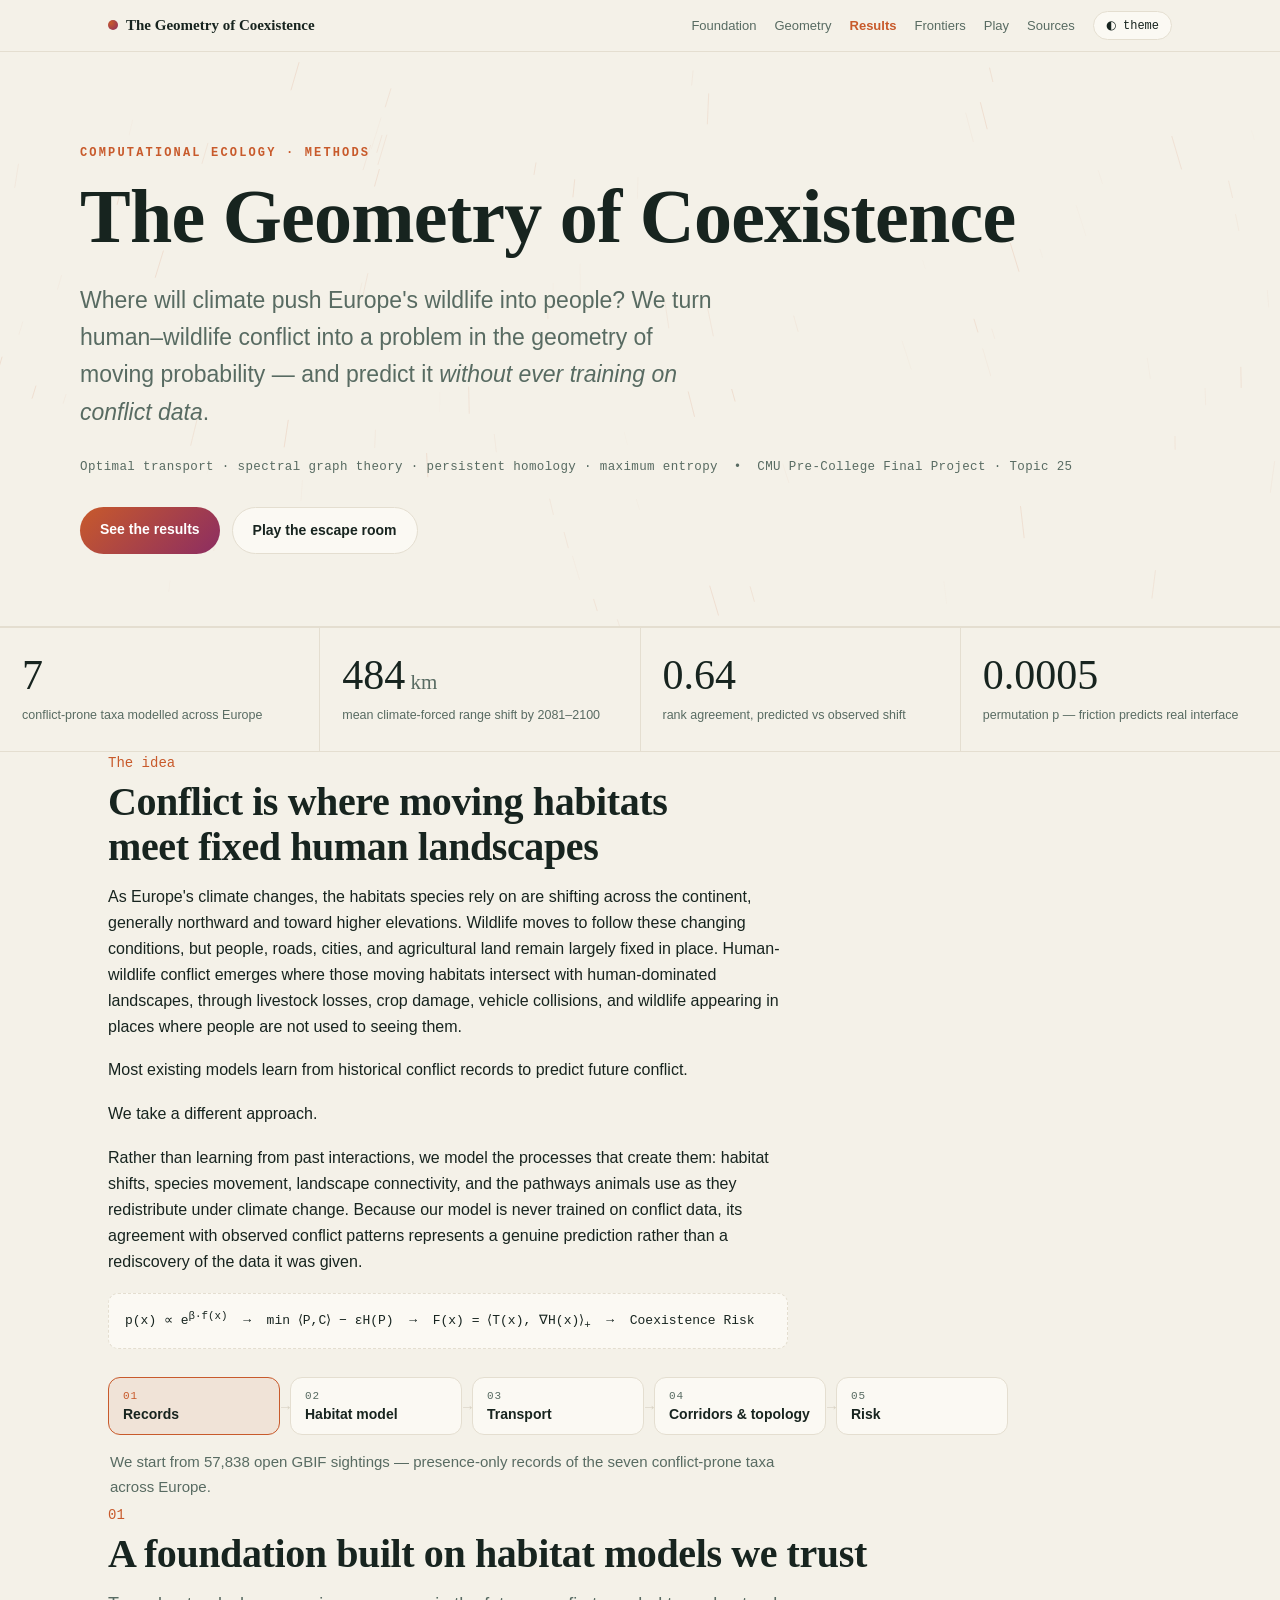
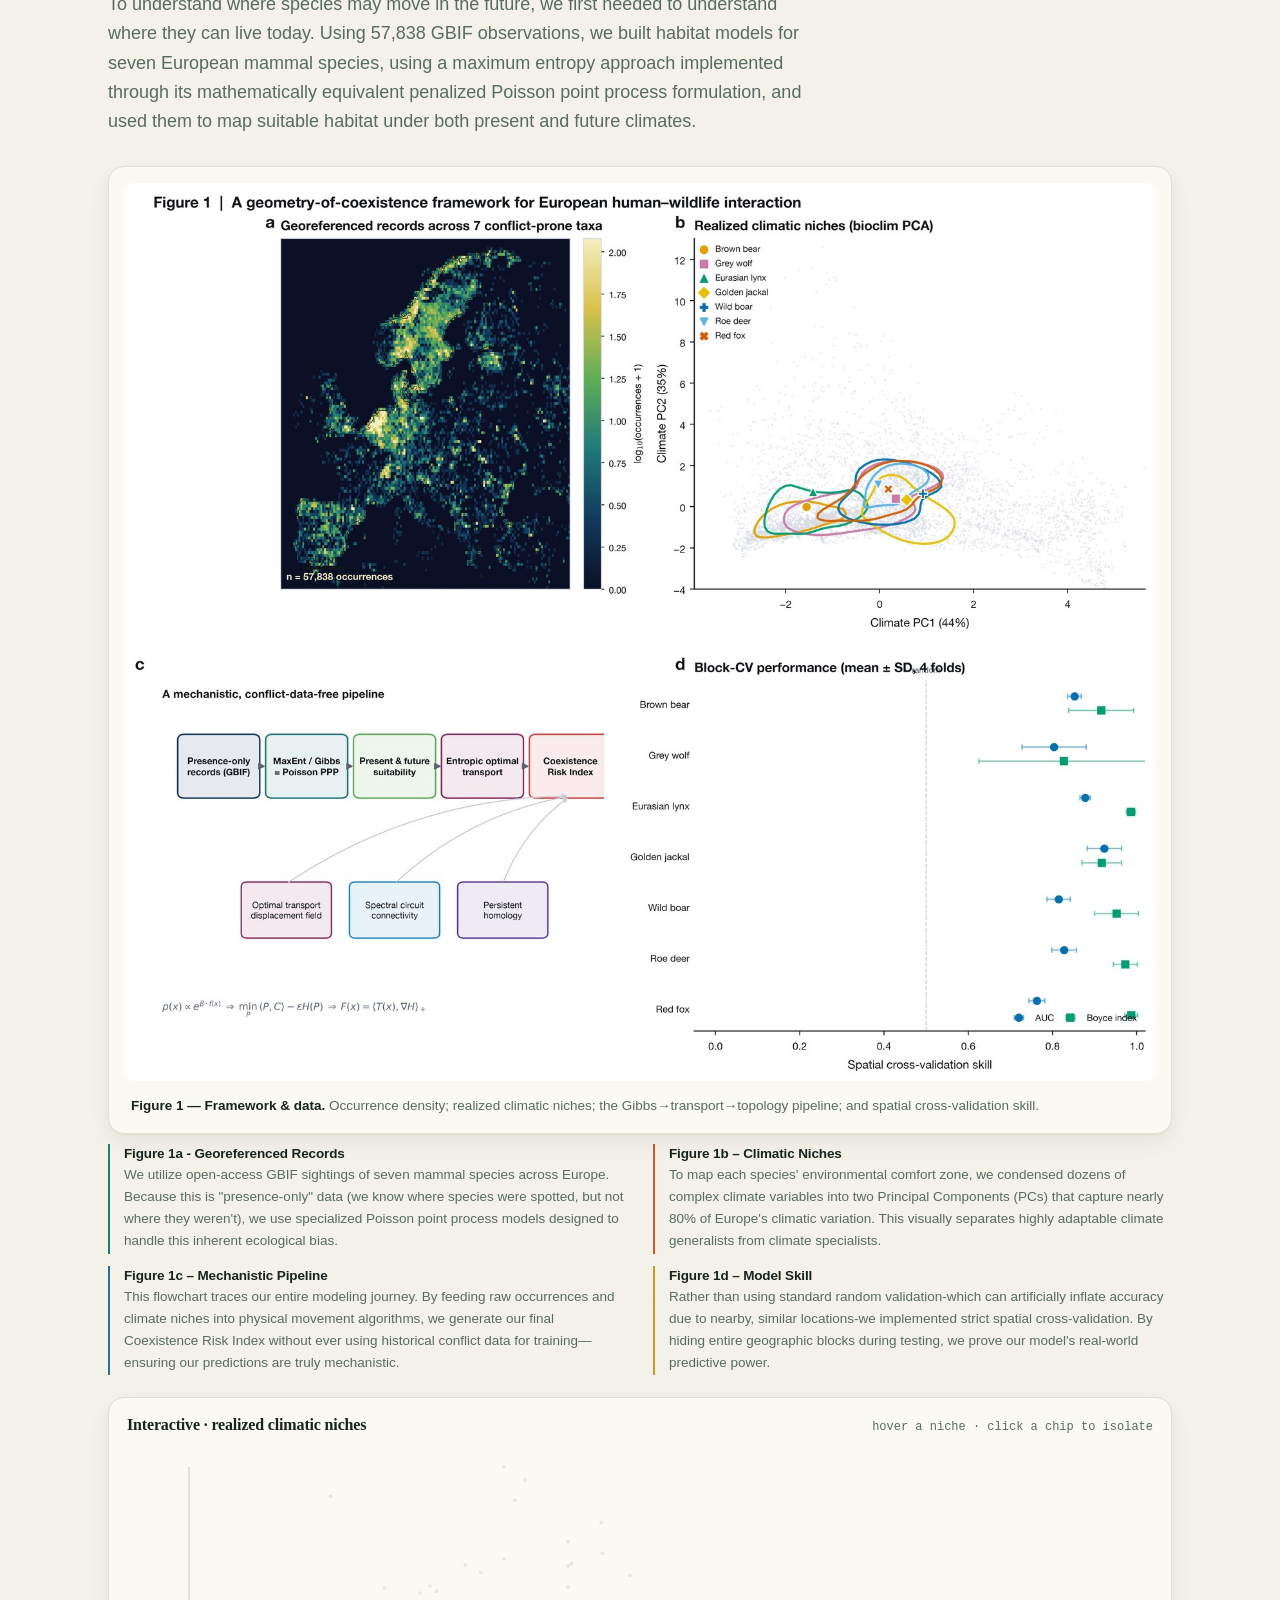
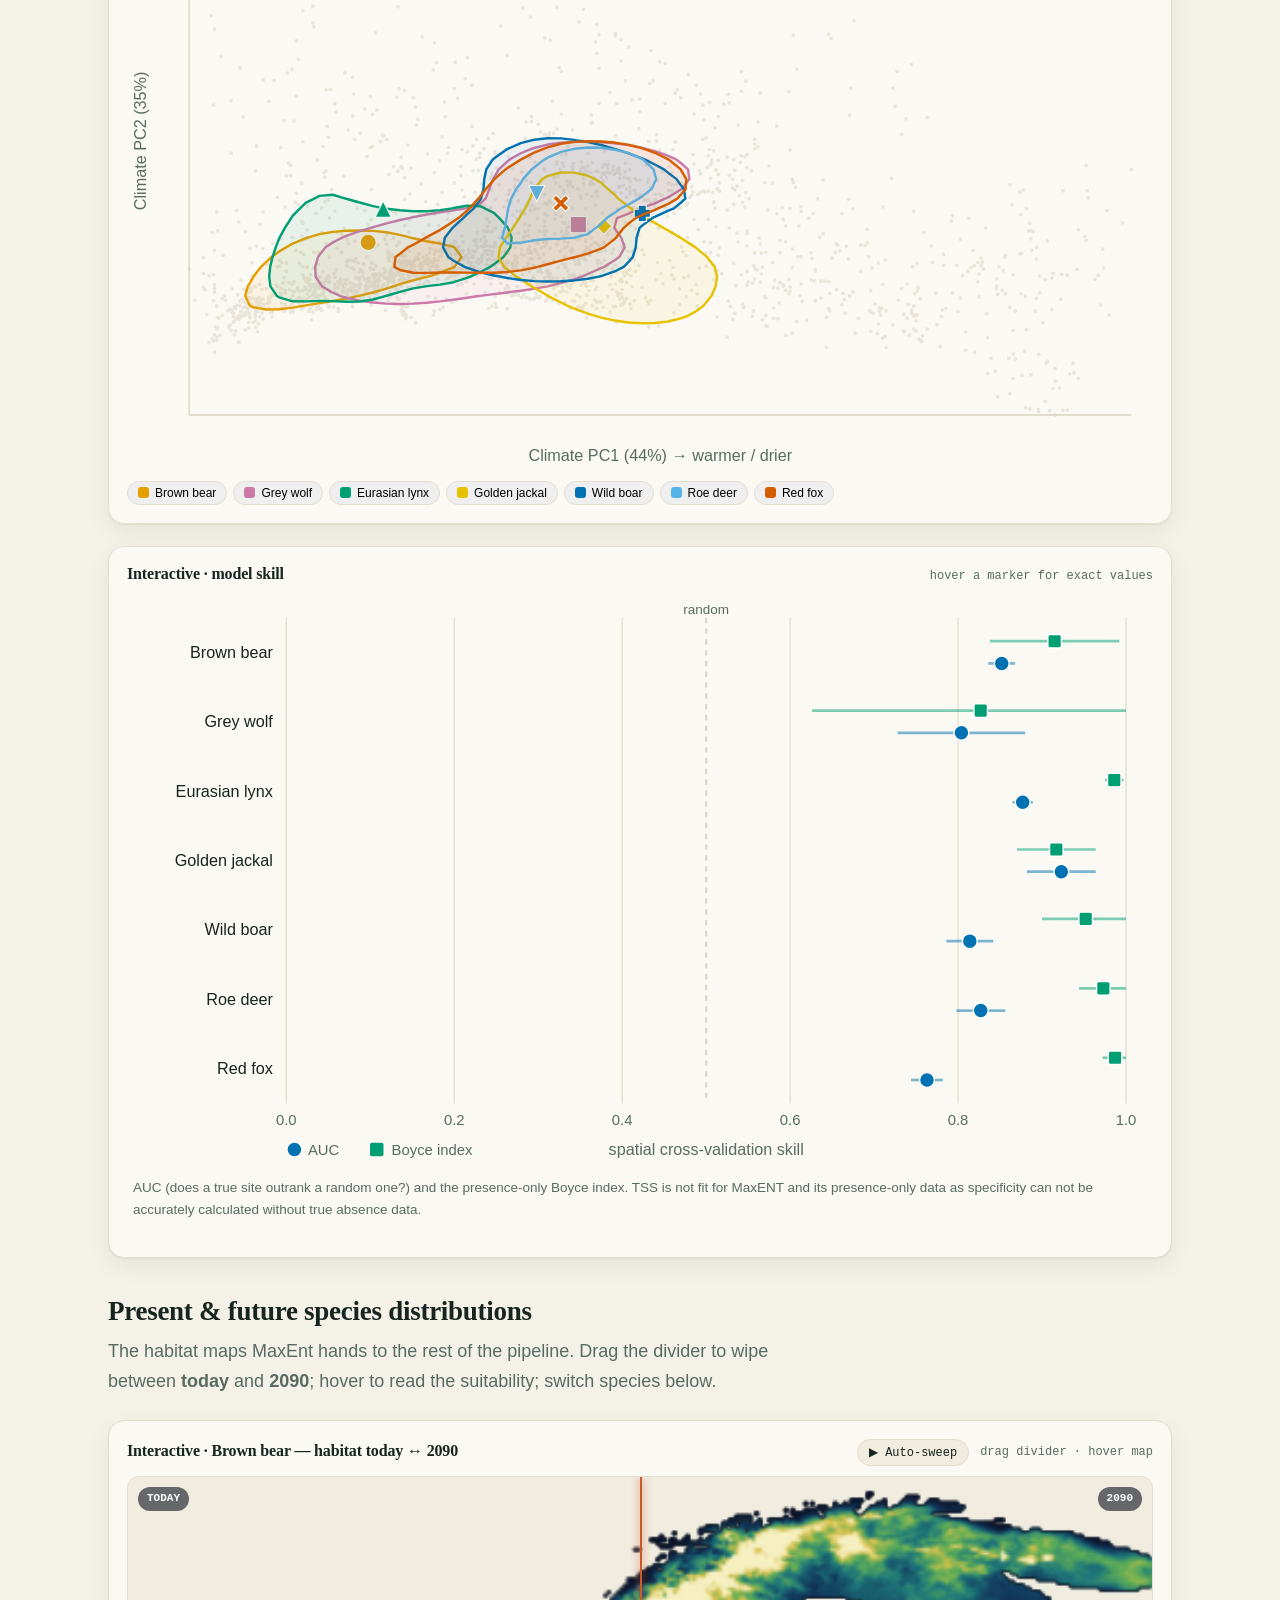
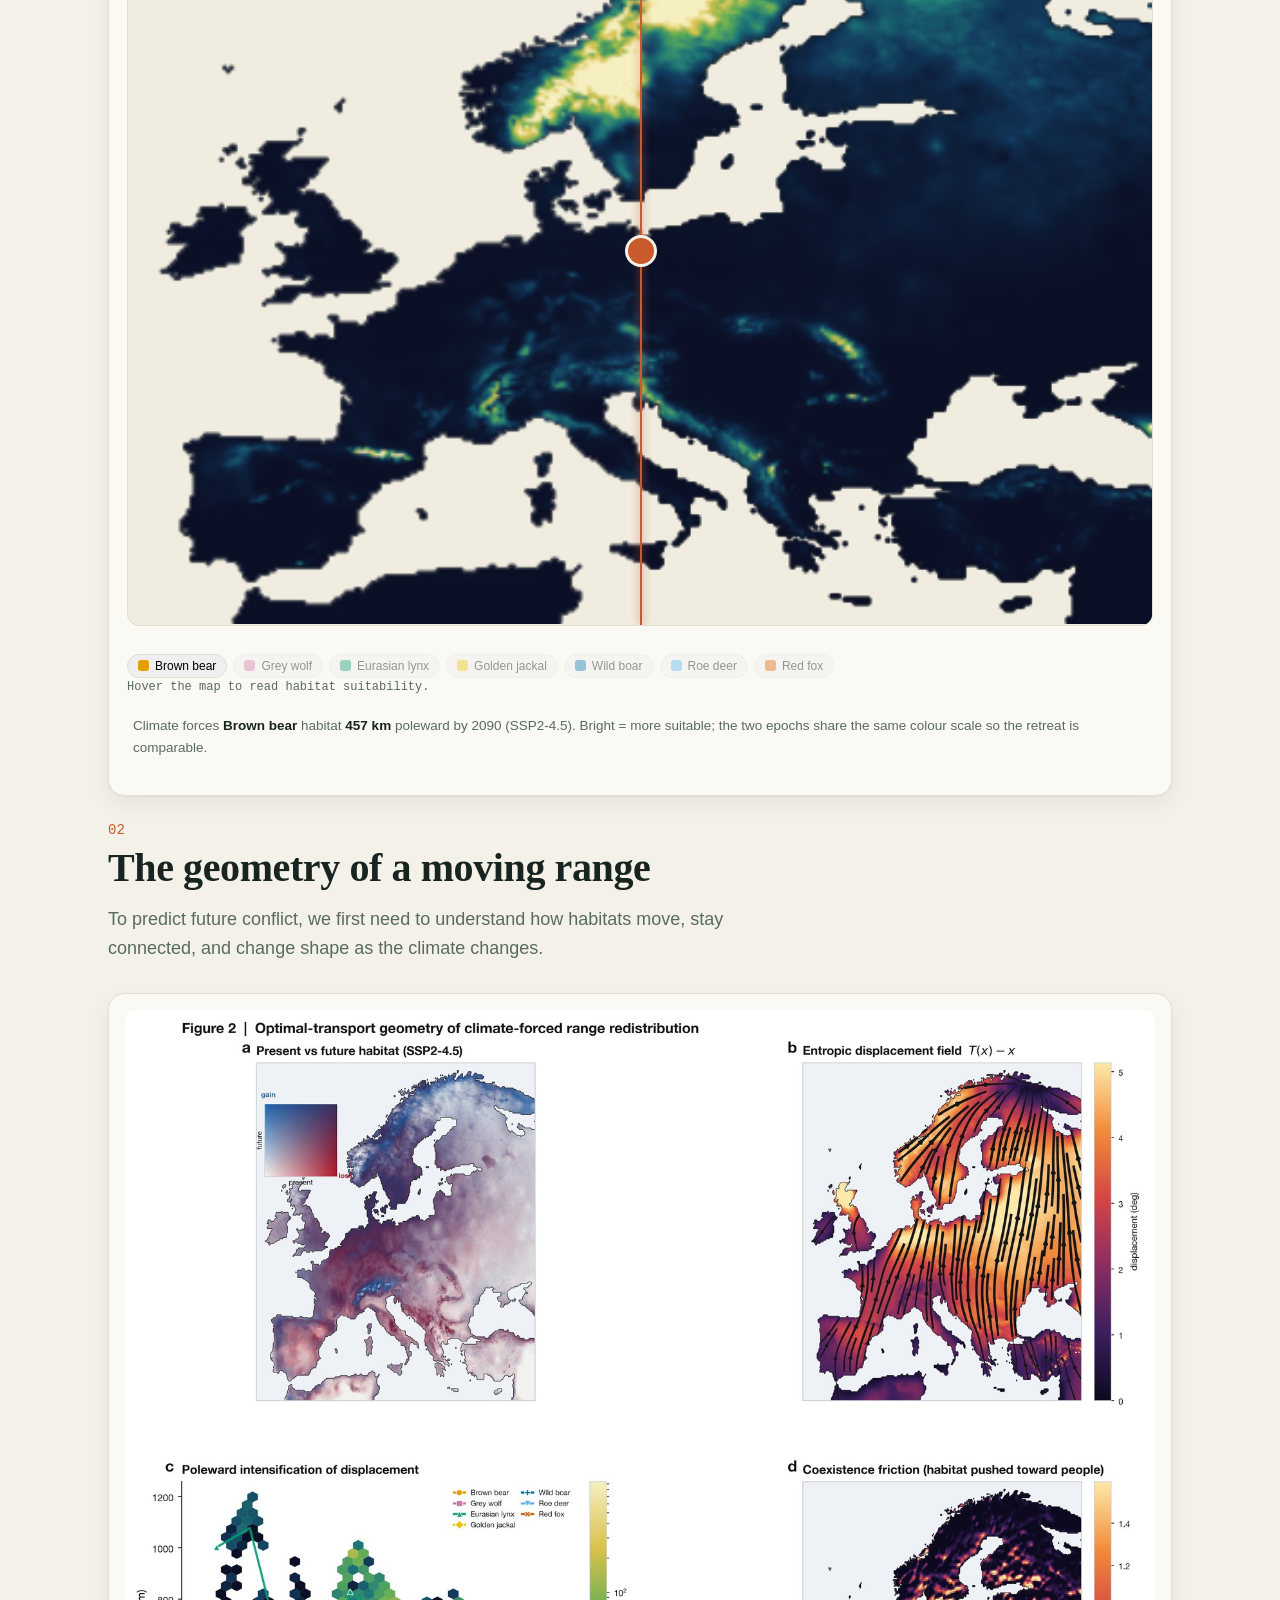
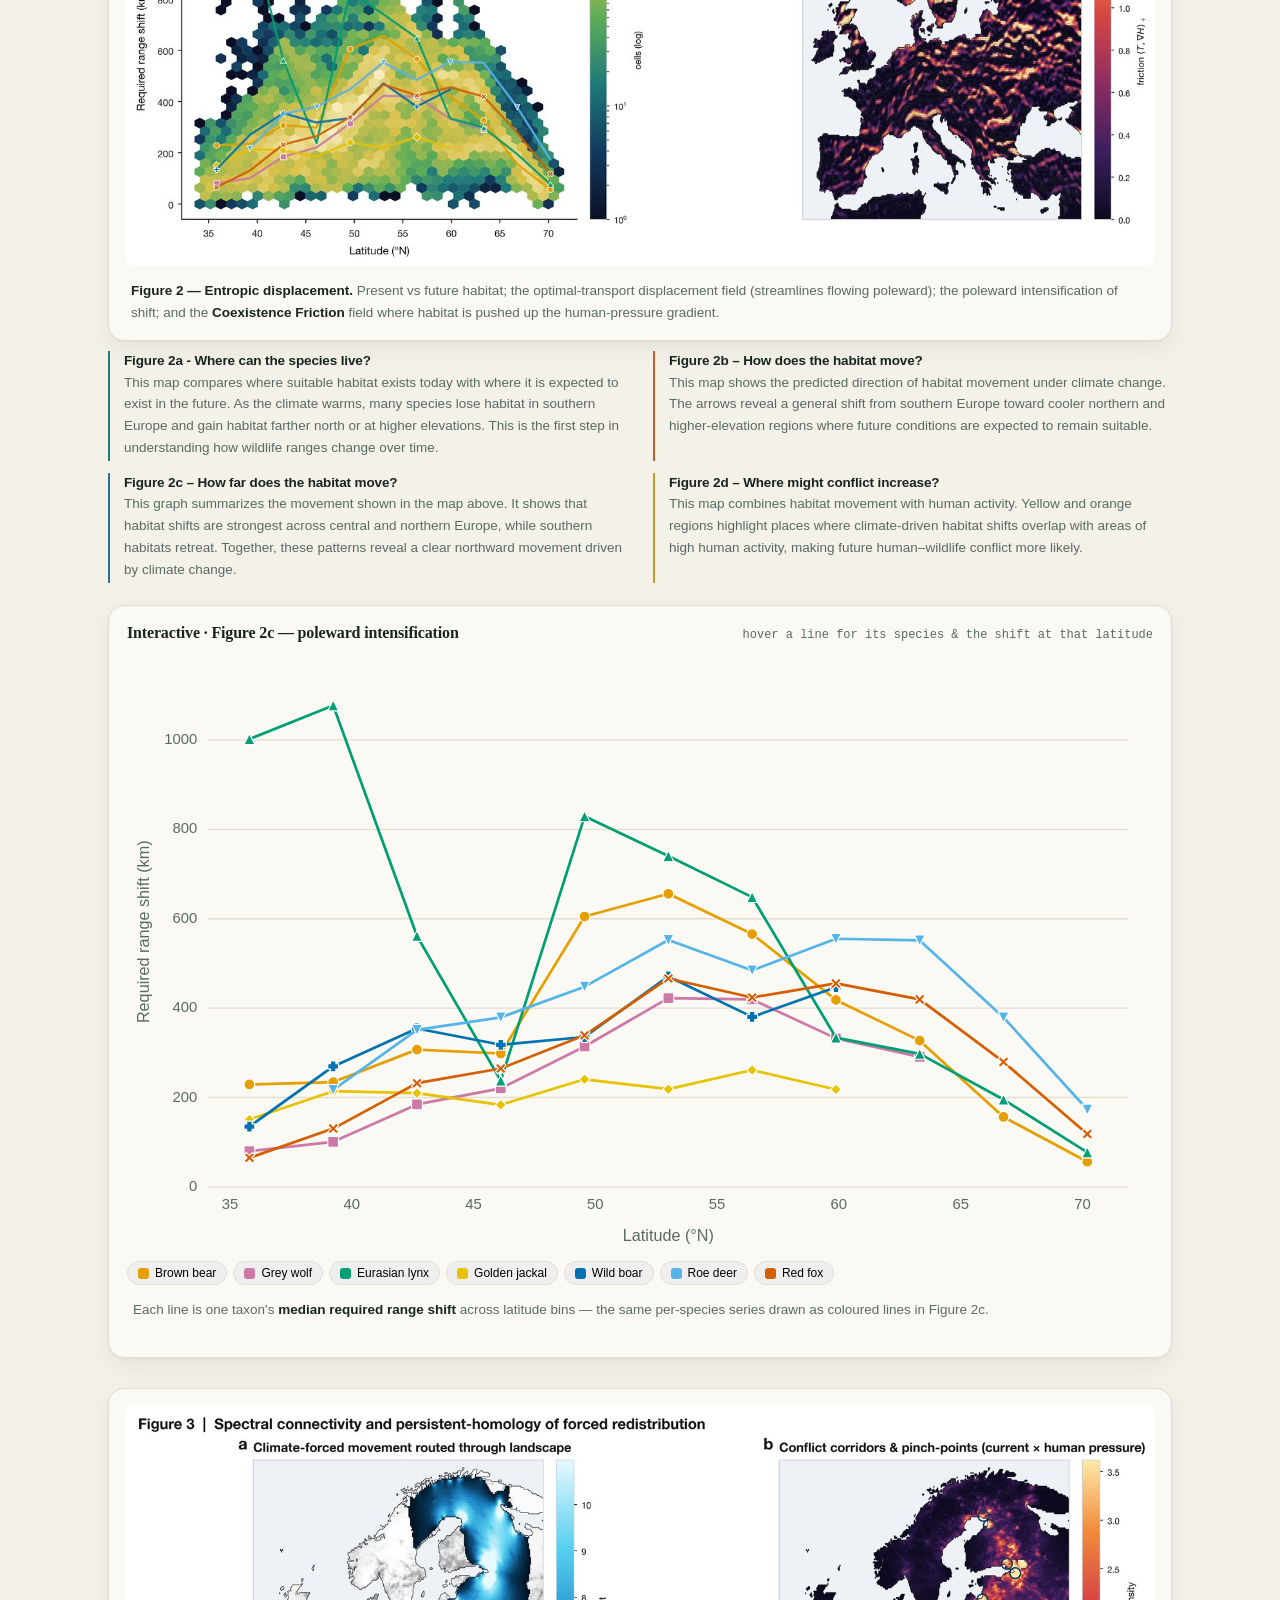
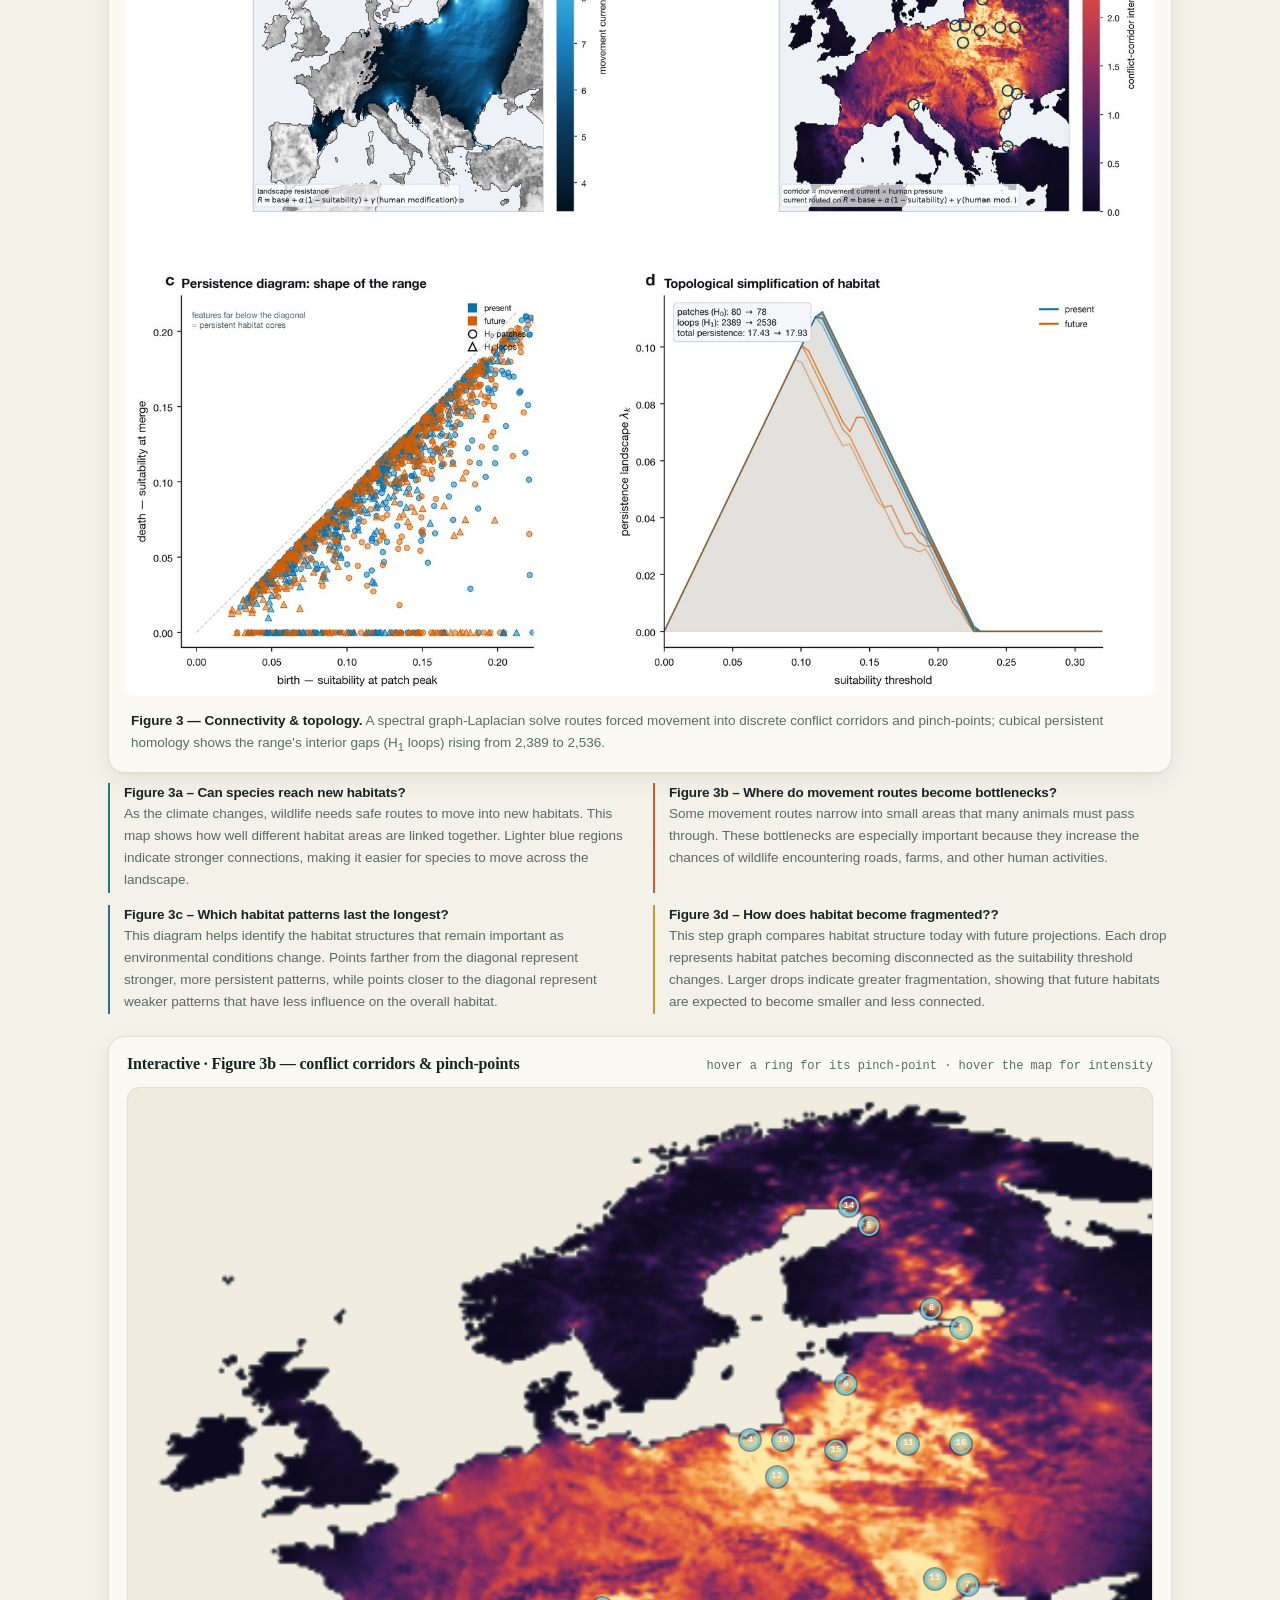
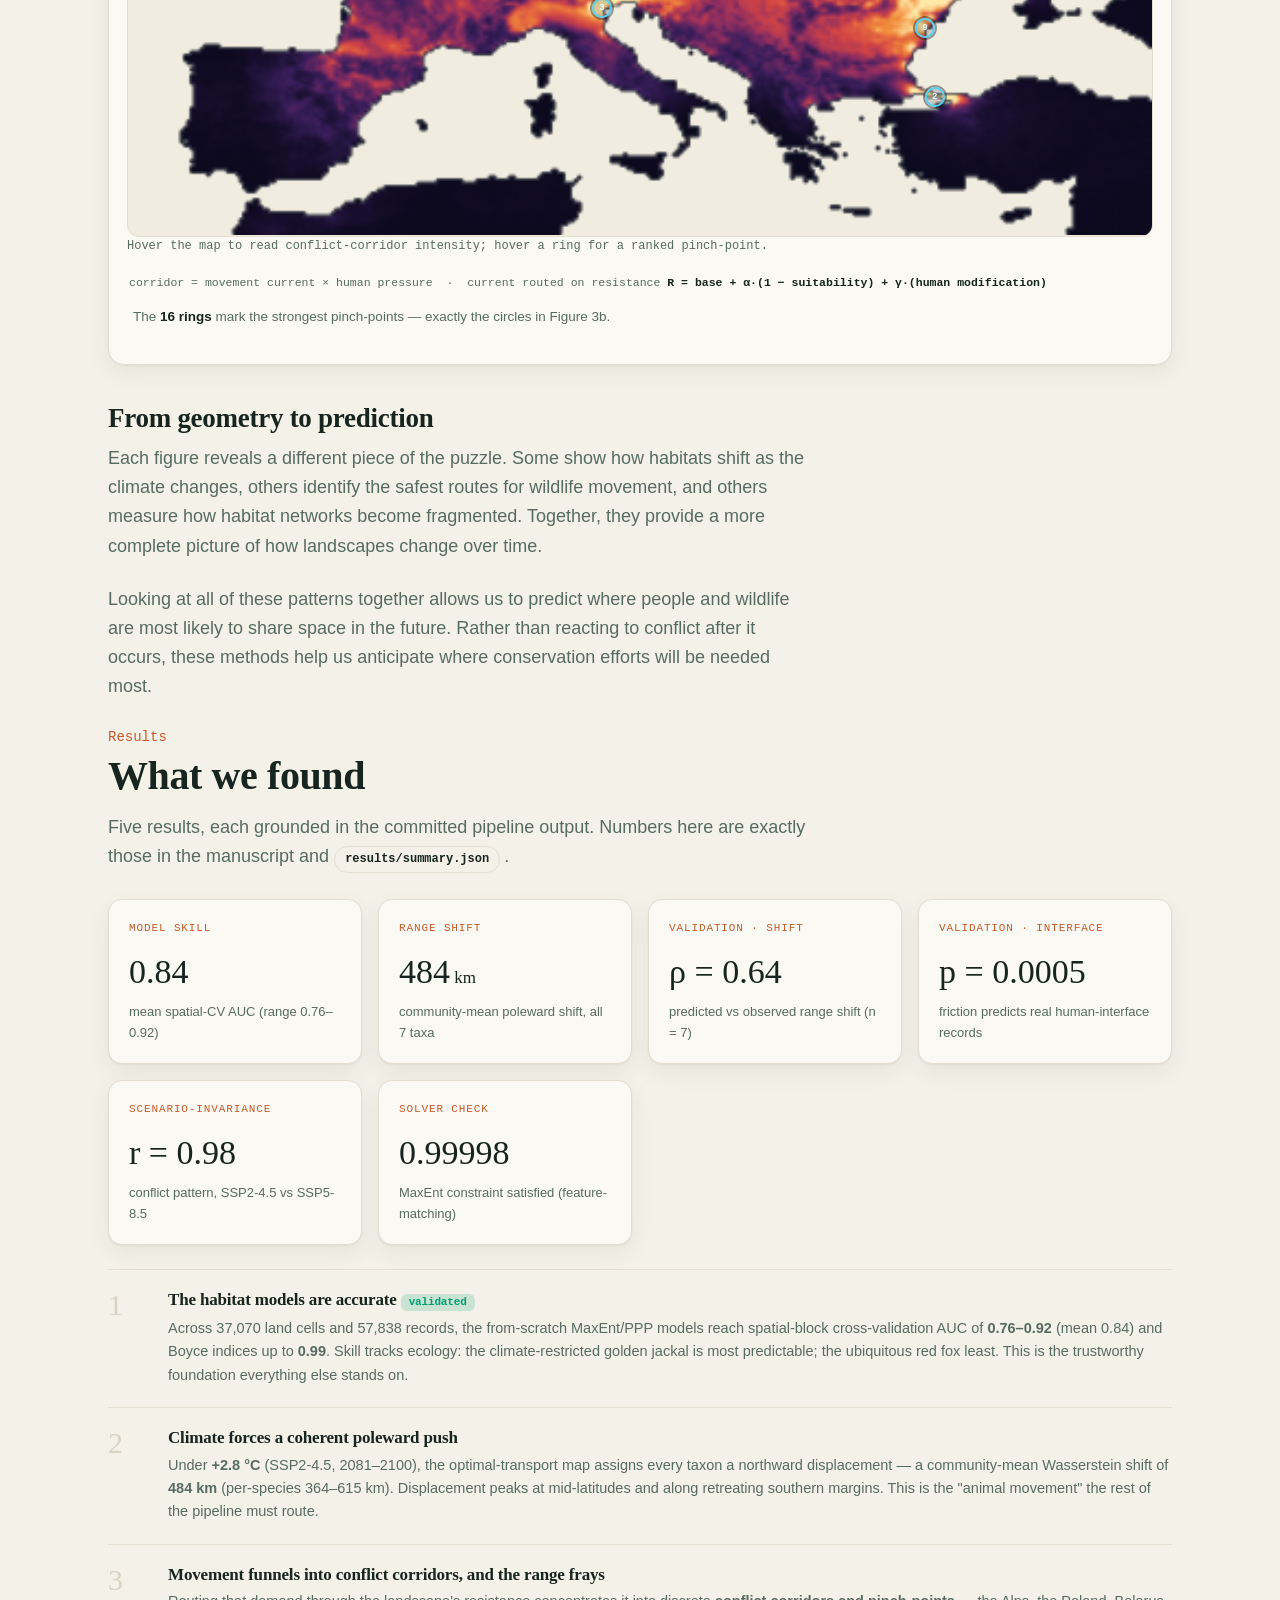
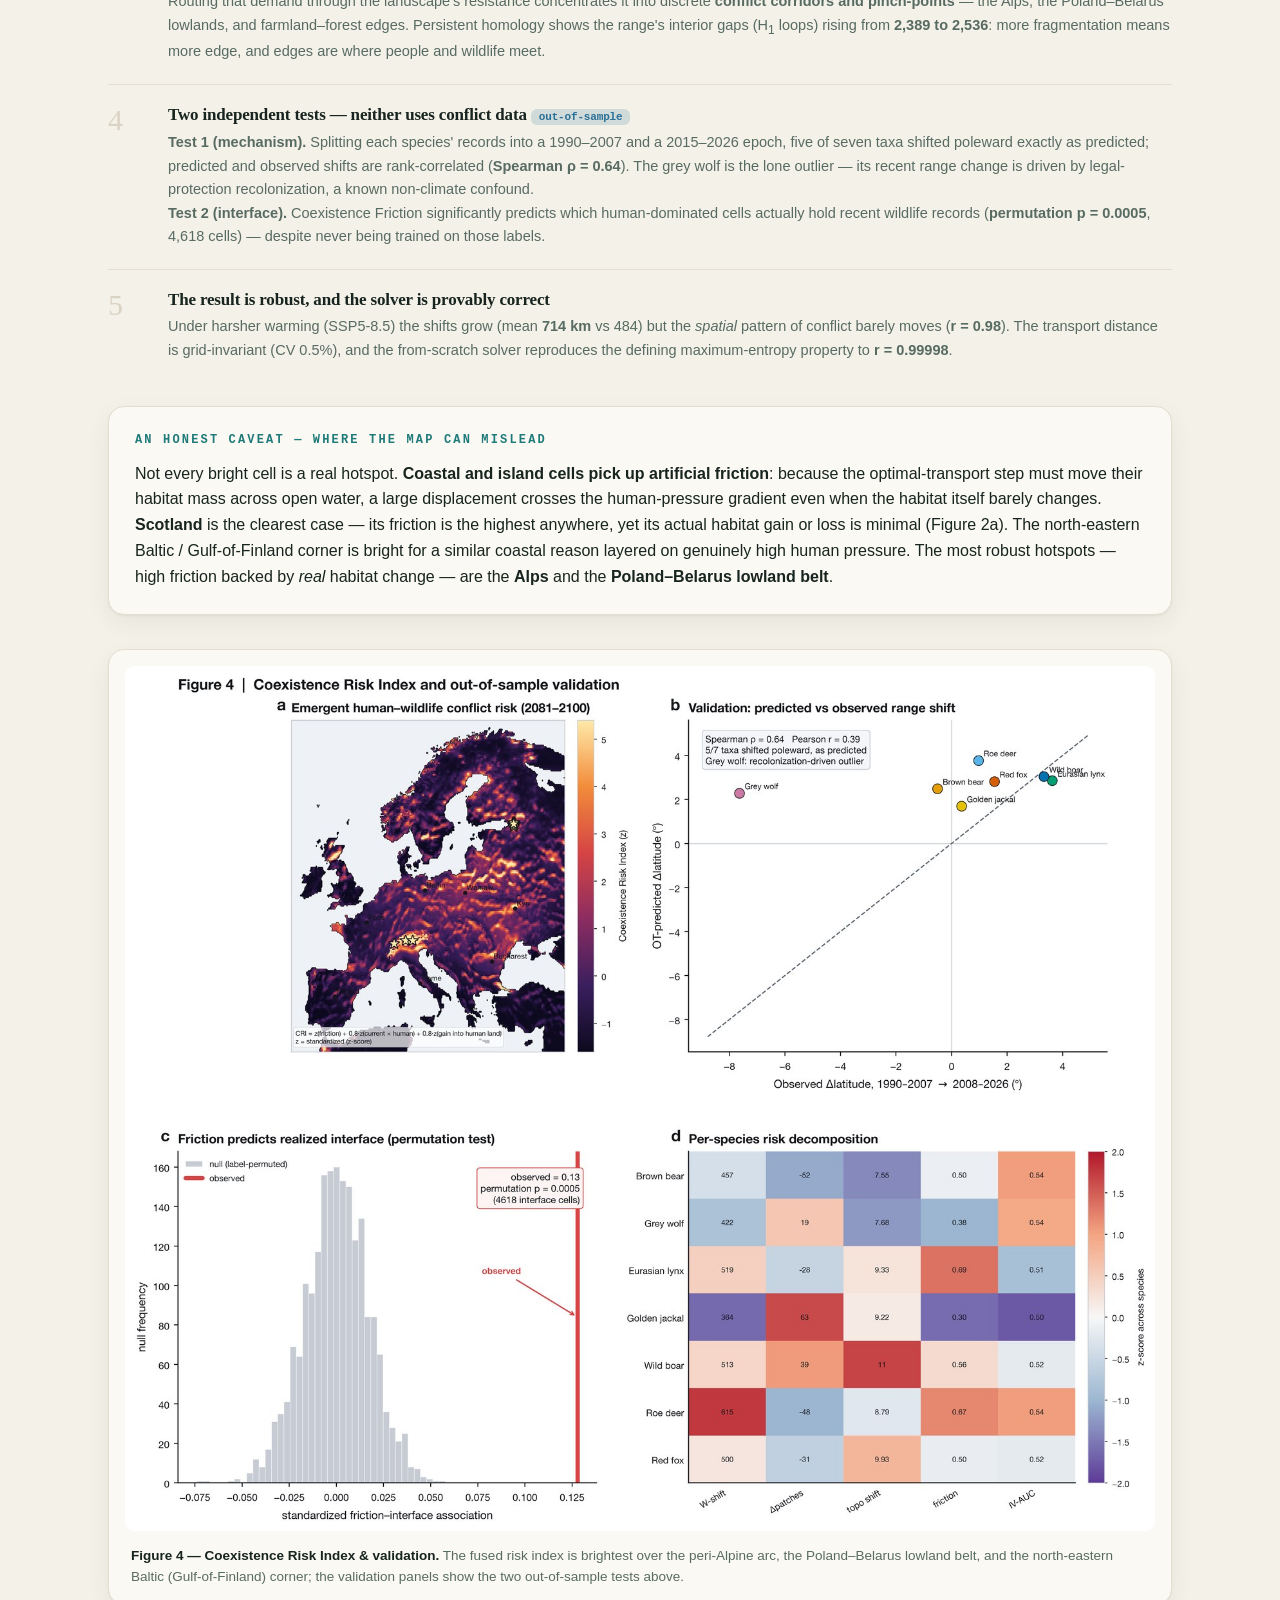
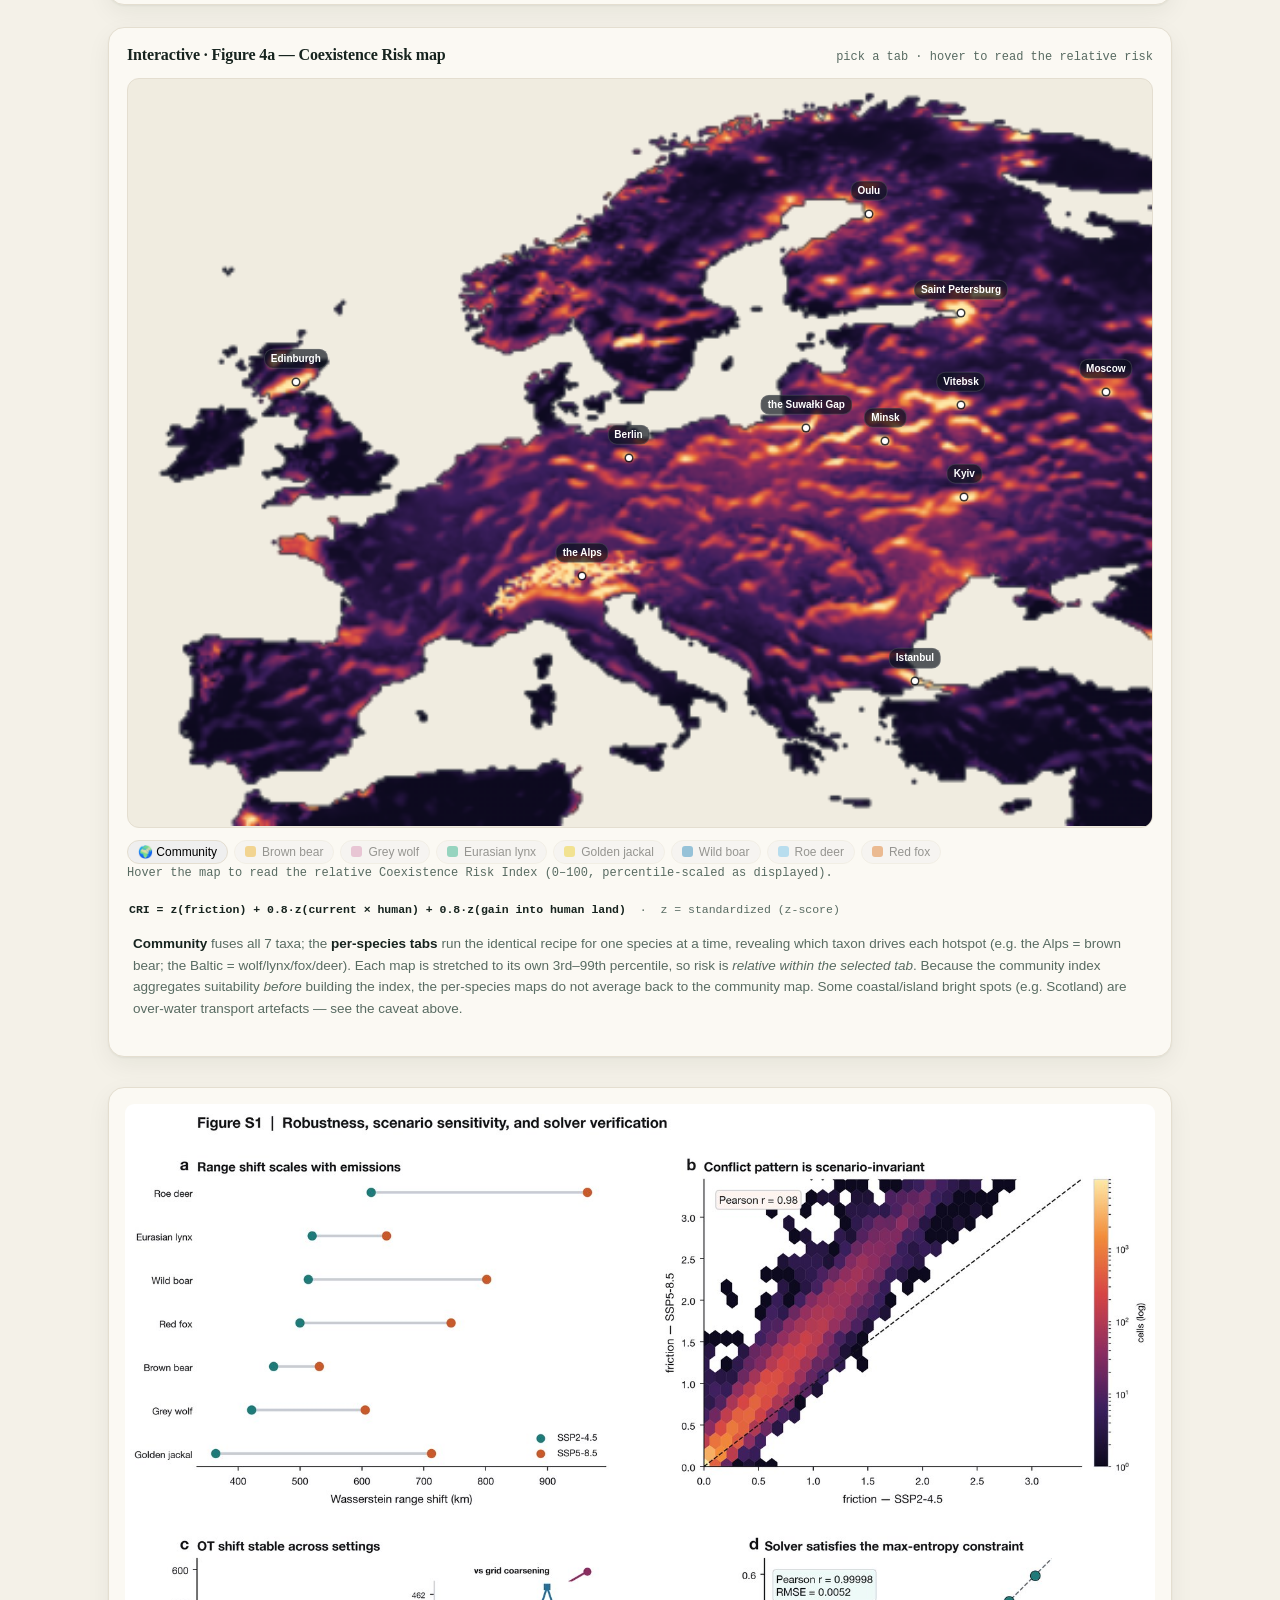
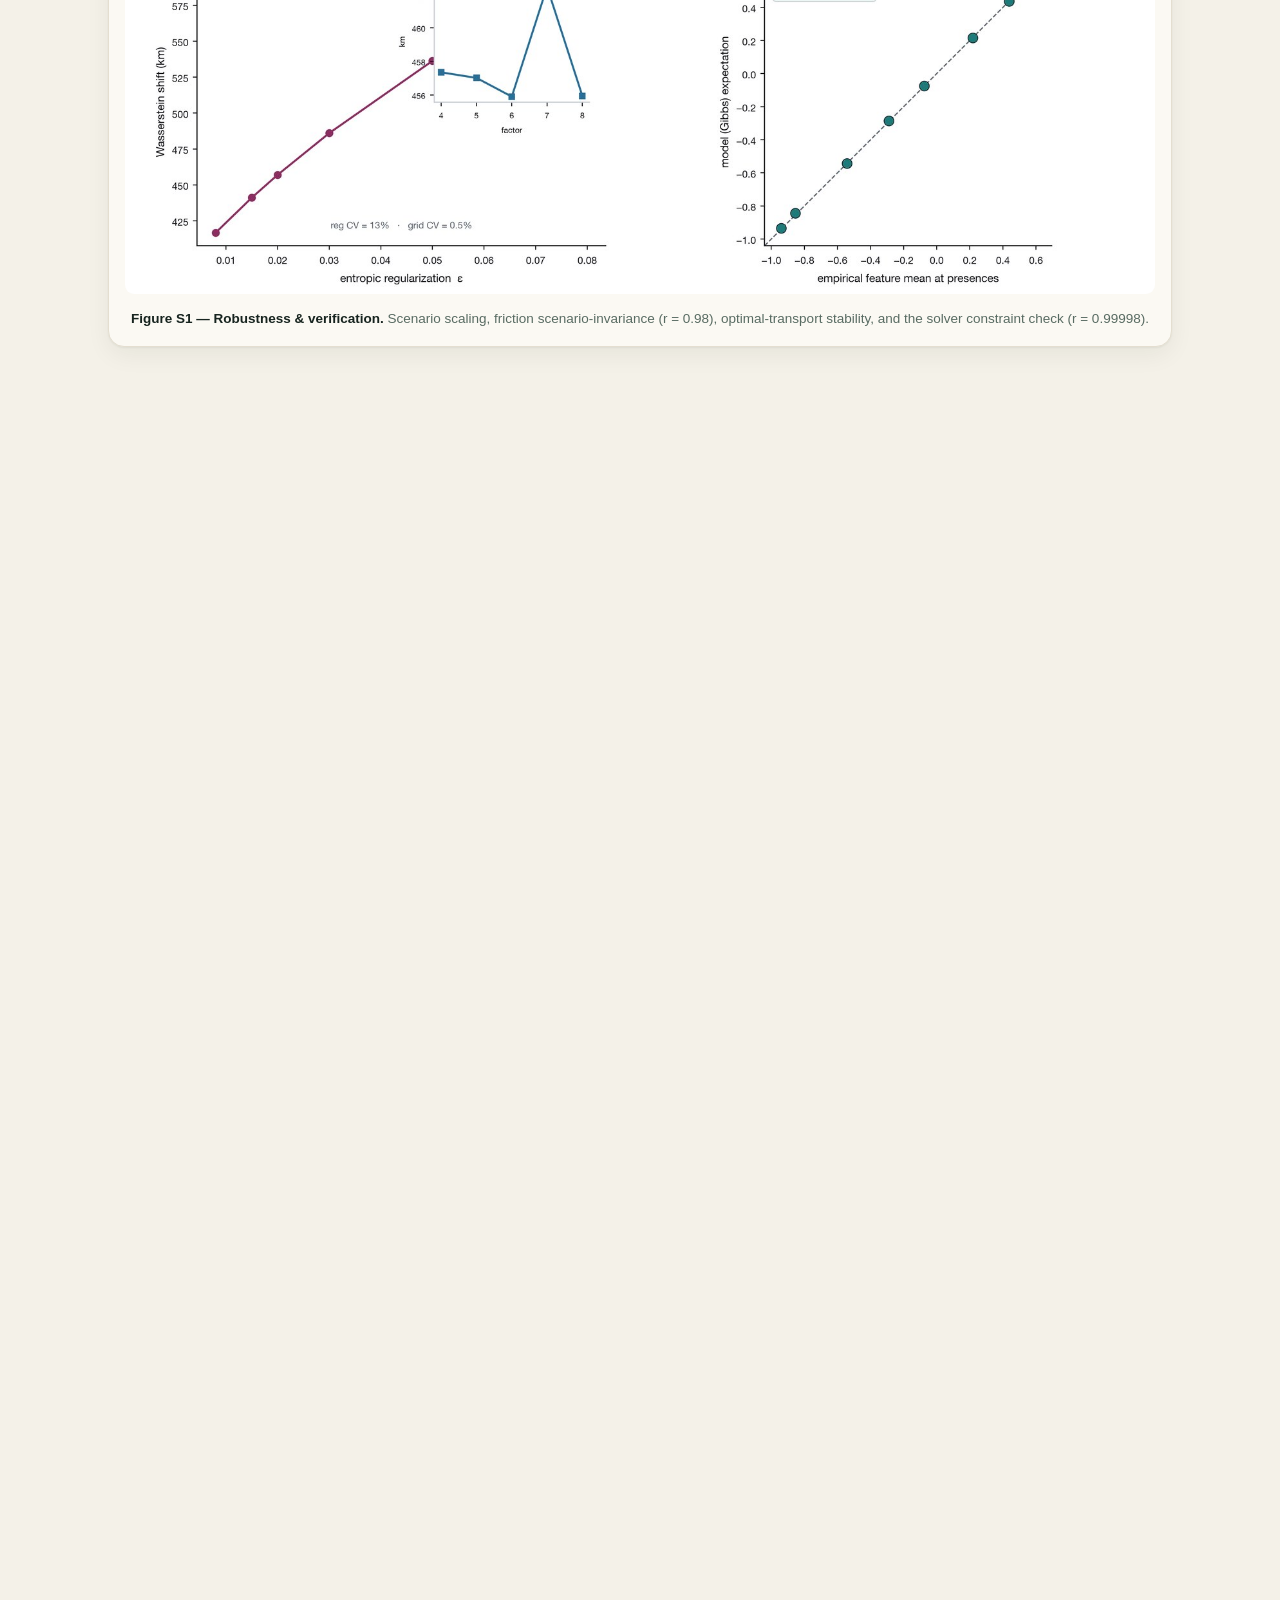
==== project/website/index.html @ 334a42d2 "Update index.html" ====
<!DOCTYPE html>
<html lang="en">
<head>
<meta charset="utf-8">
<meta name="viewport" content="width=device-width, initial-scale=1">
<title>The Geometry of Coexistence</title>
<meta name="description" content="Predicting human–wildlife conflict from the geometry of climate-forced range shifts — optimal transport, spectral connectivity, and persistent homology.">
<link rel="icon" href="data:image/svg+xml,<svg xmlns='http://www.w3.org/2000/svg' viewBox='0 0 100 100'><text y='.9em' font-size='90'>%F0%9F%90%BA</text></svg>">
<link rel="stylesheet" href="assets/css/style.css">
<link rel="stylesheet" href="assets/css/game.css">
</head>
<body>

<!-- ===================== NAV ===================== -->
<nav class="nav"><div class="nav-in">
  <span class="brand"><span class="dot"></span>The Geometry of Coexistence</span>
  <a class="navlink" href="#foundation">Foundation</a>
  <a class="navlink" href="#geometry">Geometry</a>
  <a class="navlink" href="#results">Results</a>
  <a class="navlink" href="#future">Frontiers</a>
  <a class="navlink" href="#game">Play</a>
  <a class="navlink" href="sources.html">Sources</a>
  <button class="toggle" id="themeBtn" aria-label="Toggle colour theme">◐ theme</button>
</div></nav>

<!-- ===================== HERO ===================== -->
<header class="hero">
  <canvas id="field" aria-hidden="true"></canvas>
  <div class="hero-in container">
    <div class="eyebrow">Computational ecology · methods</div>
    <h1>The Geometry of Coexistence</h1>
    <p class="lede">Where will climate push Europe's wildlife into people? We turn
      human–wildlife conflict into a problem in the geometry of moving probability —
      and predict it <em>without ever training on conflict data</em>.</p>
    <div class="by">Optimal transport · spectral graph theory · persistent homology · maximum entropy
      &nbsp;•&nbsp; CMU Pre-College Final Project · Topic 25</div>
    <div class="cta">
      <a class="btn primary" href="#results">See the results</a>
      <a class="btn" href="#game">Play the escape room</a>
    </div>
  </div>
</header>

<!-- ===================== STAT BAND ===================== -->
<div class="stats" id="statBand">
  <div class="stat"><div class="n" data-count="7" data-dec="0">7</div><div class="l">conflict-prone taxa modelled across Europe</div></div>
  <div class="stat"><div class="n" data-count="484" data-dec="0" data-suffix=" km">484<small> km</small></div><div class="l">mean climate-forced range shift by 2081–2100</div></div>
  <div class="stat"><div class="n" data-count="0.64" data-dec="2">0.64</div><div class="l">rank agreement, predicted vs observed shift</div></div>
  <div class="stat"><div class="n" data-count="0.0005" data-dec="4">0.0005</div><div class="l">permutation p — friction predicts real interface</div></div>
</div>

<!-- ===================== THE IDEA ===================== -->
<section class="container reveal">
  <div class="reading">
    <div class="sec-head"><span class="sec-num">The idea</span></div>
    <h2>Conflict is where moving habitats meet fixed human landscapes</h2>
    <p>As Europe's climate changes, the habitats species rely on are shifting across the continent, generally northward and toward higher elevations. Wildlife moves to follow these changing conditions, but people, roads, cities, and agricultural land remain largely fixed in place. Human-wildlife conflict emerges where those moving habitats intersect with human-dominated landscapes, through livestock losses, crop damage, vehicle collisions, and wildlife appearing in places where people are not used to seeing them.</p>
    <p>Most existing models learn from historical conflict records to predict future conflict.</p>
    <p>We take a different approach.</p>
    <p>Rather than learning from past interactions, we model the processes that create them: habitat shifts, species movement, landscape connectivity, and the pathways animals use as they redistribute under climate change. Because our model is never trained on conflict data, its agreement with observed conflict patterns represents a genuine prediction rather than a rediscovery of the data it was given.</p>
    <div class="eq">p(x) &prop; e<sup>&beta;·f(x)</sup> &nbsp;&rarr;&nbsp; min&nbsp;&langle;P,C&rangle; &minus; &epsilon;H(P) &nbsp;&rarr;&nbsp; F(x) = &langle;T(x), &nabla;H(x)&rangle;<sub>+</sub> &nbsp;&rarr;&nbsp; Coexistence Risk</div>
  </div>

  <!-- interactive pipeline overview (rephrases the pipeline already shown in Fig 1c) -->
  <div class="pipe" id="pipeStrip" role="group" aria-label="Interactive overview of the five pipeline stages">
    <div class="pipe-track">
      <button class="pipe-node" data-i="0" aria-describedby="pipeDesc"><span class="pn-k">01</span><span class="pn-l">Records</span></button>
      <button class="pipe-node" data-i="1" aria-describedby="pipeDesc"><span class="pn-k">02</span><span class="pn-l">Habitat model</span></button>
      <button class="pipe-node" data-i="2" aria-describedby="pipeDesc"><span class="pn-k">03</span><span class="pn-l">Transport</span></button>
      <button class="pipe-node" data-i="3" aria-describedby="pipeDesc"><span class="pn-k">04</span><span class="pn-l">Corridors &amp; topology</span></button>
      <button class="pipe-node" data-i="4" aria-describedby="pipeDesc"><span class="pn-k">05</span><span class="pn-l">Risk</span></button>
    </div>
    <p class="pipe-desc" id="pipeDesc">Hover or tap a stage to walk the pipeline — the same flow the figures below build out.</p>
  </div>
</section>

<!-- ===================== 01 FOUNDATION ===================== -->
<section class="container reveal" id="foundation">
  <div class="sec-head"><span class="sec-num">01</span></div>
  <h2>A foundation built on habitat models we trust</h2>
  <p class="sub">To understand where species may move in the future, we first needed to understand where they can live today. Using 57,838 GBIF observations, we built habitat models for seven European mammal species, using a maximum entropy approach implemented through its mathematically equivalent penalized Poisson point process formulation, and used them to map suitable habitat under both present and future climates.</p>
  <div class="figure"><img alt="Figure 1: framework and data" src="assets/img/figure1_framework.jpg" loading="lazy">
    <div class="cap"><b>Figure 1 — Framework &amp; data.</b> Occurrence density; realized
      climatic niches; the Gibbs&rarr;transport&rarr;topology pipeline; and spatial
      cross-validation skill. </div></div>
    <div class="panels">
      <div class="panel"><h4>Figure 1a - Georeferenced Records</h4><p>We utilize open-access GBIF sightings of seven mammal species across Europe. Because this is "presence-only" data (we know where species were spotted, but not where they weren't), we use specialized Poisson point process models designed to handle this inherent ecological bias. </p></div>
      <div class="panel b"><h4>Figure 1b – Climatic Niches</h4><p>To map each species' environmental comfort zone, we condensed dozens of complex climate variables into two Principal Components (PCs) that capture nearly 80% of Europe's climatic variation. This visually separates highly adaptable climate generalists from climate specialists. </p></div>
      <div class="panel c"><h4>Figure 1c – Mechanistic Pipeline</h4><p>This flowchart traces our entire modeling journey. By feeding raw occurrences and climate niches into physical movement algorithms, we generate our final Coexistence Risk Index without ever using historical conflict data for training—ensuring our predictions are truly mechanistic. </p></div>
      <div class="panel d"><h4>Figure 1d – Model Skill</h4><p>Rather than using standard random validation-which can artificially inflate accuracy due to nearby, similar locations-we implemented strict spatial cross-validation. By hiding entire geographic blocks during testing, we prove our model's real-world predictive power.</p></div>
    </div>

  <!-- interactive niche + skill -->
  <div class="viz" id="nicheViz">
    <div class="viz-head"><h4>Interactive · realized climatic niches</h4>
      <span class="hint">hover a niche · click a chip to isolate</span></div>
    <svg class="chart-svg" id="nicheChart" viewBox="0 0 760 460" role="img" aria-label="Interactive climatic niche chart"></svg>
    <div class="legend-chips" id="nicheLegend"></div>
  </div>

  <div class="viz" id="skillViz">
    <div class="viz-head"><h4>Interactive · model skill</h4>
      <span class="hint">hover a marker for exact values</span></div>
    <svg class="chart-svg" id="skillChart" viewBox="0 0 760 420" role="img" aria-label="Interactive skill chart"></svg>
    <p class="cap">AUC (does a true site outrank a random one?) and the presence-only Boyce
      index. TSS is not fit for MaxENT and its presence-only data as specificity can not be
      accurately calculated without true absence data.</p>
  </div>

  <h3>Present &amp; future species distributions</h3>
  <p class="sub">The habitat maps MaxEnt hands to the rest of the pipeline. Drag the
    divider to wipe between <b>today</b> and <b>2090</b>; hover to read the suitability;
    switch species below.</p>
  <div class="viz" id="sdmViz">
    <div class="viz-head"><h4 id="sdmTitle">Interactive · habitat today ↔ 2090</h4>
      <span class="viz-head-r"><button class="mini-btn" id="sdmPlay" aria-pressed="false" aria-label="Auto-sweep between today and 2090">▶ Auto-sweep</button>
      <span class="hint">drag divider · hover map</span></span></div>
    <div class="sdm-wrap">
      <div class="sdm-stage" id="sdmStage">
        <img id="sdmPresent" alt="present suitability">
        <img id="sdmFuture" class="fut" alt="2090 suitability">
        <span class="sdm-tag l">TODAY</span>
        <span class="sdm-tag r">2090</span>
        <div class="sdm-divider" id="sdmDivider" role="slider" tabindex="0"
             aria-label="Wipe between today and 2090" aria-valuemin="0" aria-valuemax="100" aria-valuenow="50"></div>
      </div>
      <div>
        <div class="legend-chips" id="sdmChips"></div>
        <p class="sdm-readout" id="sdmReadout">Hover the map to read habitat suitability.</p>
        <p class="cap" id="sdmCap"></p>
      </div>
    </div>
  </div>
</section>

<!-- ===================== 02 GEOMETRY ===================== -->
<section class="container reveal" id="geometry">
  <div class="sec-head"><span class="sec-num">02</span></div>
  <h2>The geometry of a moving range</h2>
  <p class="sub">To predict future conflict, we first need to understand how habitats move, stay connected, and change shape as the climate changes. </p>

  <div class="figure"><img alt="Figure 2: optimal transport" src="assets/img/figure2_transport.jpg" loading="lazy">
    <div class="cap"><b>Figure 2 — Entropic displacement.</b> Present vs future habitat; the
      optimal-transport displacement field (streamlines flowing poleward); the poleward
      intensification of shift; and the <b>Coexistence Friction</b> field where habitat is
      pushed up the human-pressure gradient.</div></div>
  <div class="panels">
    <div class="panel"><h4>Figure 2a - Where can the species live?</h4><p>This map compares where suitable habitat exists today with where it is expected to exist in the future. As the climate warms, many species lose habitat in southern Europe and gain habitat farther north or at higher elevations. This is the first step in understanding how wildlife ranges change over time. </p></div>
    <div class="panel b"><h4>Figure 2b – How does the habitat move?</h4><p>This map shows the predicted direction of habitat movement under climate change. The arrows reveal a general shift from southern Europe toward cooler northern and higher-elevation regions where future conditions are expected to remain suitable. </p></div>
    <div class="panel c"><h4>Figure 2c – How far does the habitat move?</h4><p>This graph summarizes the movement shown in the map above. It shows that habitat shifts are strongest across central and northern Europe, while southern habitats retreat. Together, these patterns reveal a clear northward movement driven by climate change. </p></div>
    <div class="panel d"><h4>Figure 2d – Where might conflict increase?</h4><p>This map combines habitat movement with human activity. Yellow and orange regions highlight places where climate-driven habitat shifts overlap with areas of high human activity, making future human–wildlife conflict more likely.</p></div>
  </div>

  <!-- interactive Figure 2c: hover a line to read its species + shift -->
  <div class="viz" id="fig2cViz">
    <div class="viz-head"><h4>Interactive · Figure 2c — poleward intensification</h4>
      <span class="hint">hover a line for its species &amp; the shift at that latitude</span></div>
    <svg class="chart-svg" id="fig2cChart" viewBox="0 0 760 440" role="img" aria-label="Interactive per-species range shift versus latitude"></svg>
    <div class="legend-chips" id="fig2cLegend"></div>
    <p class="cap">Each line is one taxon's <b>median required range shift</b> across latitude bins — the same per-species series drawn as coloured lines in Figure 2c.</p>
  </div>

  <div class="figure"><img alt="Figure 3: connectivity and topology" src="assets/img/figure3_connectivity_topology.jpg" loading="lazy">
    <div class="cap"><b>Figure 3 — Connectivity &amp; topology.</b> A spectral graph-Laplacian
      solve routes forced movement into discrete conflict corridors and pinch-points;
      cubical persistent homology shows the range's interior gaps (H<sub>1</sub> loops)
      rising from 2,389 to 2,536.</div></div>
  <div class="panels">
    <div class="panel"><h4>Figure 3a – Can species reach new habitats?</h4><p>As the climate changes, wildlife needs safe routes to move into new habitats. This map shows how well different habitat areas are linked together. Lighter blue regions indicate stronger connections, making it easier for species to move across the landscape. </p></div>
    <div class="panel b"><h4>Figure 3b – Where do movement routes become bottlenecks?</h4><p>Some movement routes narrow into small areas that many animals must pass through. These bottlenecks are especially important because they increase the chances of wildlife encountering roads, farms, and other human activities.</p></div>
    <div class="panel c"><h4>Figure 3c – Which habitat patterns last the longest?</h4><p>This diagram helps identify the habitat structures that remain important as environmental conditions change. Points farther from the diagonal represent stronger, more persistent patterns, while points closer to the diagonal represent weaker patterns that have less influence on the overall habitat.</p></div>
    <div class="panel d"><h4>Figure 3d – How does habitat become fragmented??</h4><p>This step graph compares habitat structure today with future projections. Each drop represents habitat patches becoming disconnected as the suitability threshold changes. Larger drops indicate greater fragmentation, showing that future habitats are expected to become smaller and less connected.</p></div>
  </div>

  <!-- interactive Figure 3b: hover the pinch-point rings or the map -->
  <div class="viz" id="fig3bViz">
    <div class="viz-head"><h4>Interactive · Figure 3b — conflict corridors &amp; pinch-points</h4>
      <span class="hint">hover a ring for its pinch-point · hover the map for intensity</span></div>
    <div class="map-stage" id="fig3bStage">
      <img id="fig3bImg" alt="Conflict-corridor intensity map of Europe">
      <div class="map-marks" id="fig3bMarks"></div>
    </div>
    <p class="sdm-readout" id="fig3bReadout">Hover the map to read conflict-corridor intensity; hover a ring for a ranked pinch-point.</p>
    <p class="formula">corridor = movement current × human pressure &nbsp;·&nbsp; current routed on resistance <b>R = base + α·(1 − suitability) + γ·(human modification)</b></p>
    <p class="cap">The <b>16 rings</b> mark the strongest pinch-points — exactly the circles in Figure 3b.</p>
  </div>
  <h3>From geometry to prediction</h3>
  <p class="sub">Each figure reveals a different piece of the puzzle. Some show how habitats shift as the climate changes, others identify the safest routes for wildlife movement, and others measure how habitat networks become fragmented. Together, they provide a more complete picture of how landscapes change over time.</p> <break>
  <p class="sub">Looking at all of these patterns together allows us to predict where people and wildlife are most likely to share space in the future. Rather than reacting to conflict after it occurs, these methods help us anticipate where conservation efforts will be needed most.
</p>
</section>

<!-- ===================== RESULTS (large) ===================== -->
<section class="container reveal" id="results">
  <div class="sec-head"><span class="sec-num">Results</span></div>
  <h2>What we found</h2>
  <p class="sub">Five results, each grounded in the committed pipeline output. Numbers here are
    exactly those in the manuscript and <span class="pill"><b>results/summary.json</b></span>.</p>

  <div class="result-grid" id="resultTiles">
    <div class="tile"><div class="k">Model skill</div><div class="big">0.84</div><div class="d">mean spatial-CV AUC (range 0.76–0.92)</div></div>
    <div class="tile"><div class="k">Range shift</div><div class="big">484<small style="font-size:.5em"> km</small></div><div class="d">community-mean poleward shift, all 7 taxa</div></div>
    <div class="tile"><div class="k">Validation · shift</div><div class="big">&rho; = 0.64</div><div class="d">predicted vs observed range shift (n = 7)</div></div>
    <div class="tile"><div class="k">Validation · interface</div><div class="big">p = 0.0005</div><div class="d">friction predicts real human-interface records</div></div>
    <div class="tile"><div class="k">Scenario-invariance</div><div class="big">r = 0.98</div><div class="d">conflict pattern, SSP2-4.5 vs SSP5-8.5</div></div>
    <div class="tile"><div class="k">Solver check</div><div class="big">0.99998</div><div class="d">MaxEnt constraint satisfied (feature-matching)</div></div>
  </div>

  <div id="findings">
    <div class="finding"><div class="idx">1</div><div>
      <h4>The habitat models are accurate <span class="badge good">validated</span></h4>
      <p>Across 37,070 land cells and 57,838 records, the from-scratch MaxEnt/PPP models reach
        spatial-block cross-validation AUC of <b>0.76–0.92</b> (mean 0.84) and Boyce indices up
        to <b>0.99</b>. Skill tracks ecology: the climate-restricted golden jackal is most
        predictable; the ubiquitous red fox least. This is the trustworthy foundation everything
        else stands on.</p></div></div>

    <div class="finding"><div class="idx">2</div><div>
      <h4>Climate forces a coherent poleward push</h4>
      <p>Under <b>+2.8&nbsp;°C</b> (SSP2-4.5, 2081–2100), the optimal-transport map assigns every
        taxon a northward displacement — a community-mean Wasserstein shift of <b>484&nbsp;km</b>
        (per-species 364–615&nbsp;km). Displacement peaks at mid-latitudes and along retreating
        southern margins. This is the "animal movement" the rest of the pipeline must route.</p></div></div>

    <div class="finding"><div class="idx">3</div><div>
      <h4>Movement funnels into conflict corridors, and the range frays</h4>
      <p>Routing that demand through the landscape's resistance concentrates it into discrete
        <b>conflict corridors and pinch-points</b> — the Alps, the Poland–Belarus lowlands, and
        farmland–forest edges. Persistent homology shows the range's interior gaps (H<sub>1</sub> loops) rising
        from <b>2,389 to 2,536</b>: more fragmentation means more edge, and edges are where people
        and wildlife meet.</p></div></div>

    <div class="finding"><div class="idx">4</div><div>
      <h4>Two independent tests — neither uses conflict data <span class="badge info">out-of-sample</span></h4>
      <p><b>Test 1 (mechanism).</b> Splitting each species' records into a 1990–2007 and a
        2015–2026 epoch, five of seven taxa shifted poleward exactly as predicted; predicted and
        observed shifts are rank-correlated (<b>Spearman &rho; = 0.64</b>). The grey wolf is the
        lone outlier — its recent range change is driven by legal-protection recolonization, a
        known non-climate confound.<br>
        <b>Test 2 (interface).</b> Coexistence Friction significantly predicts which
        human-dominated cells actually hold recent wildlife records
        (<b>permutation p = 0.0005</b>, 4,618 cells) — despite never being trained on those labels.</p></div></div>

    <div class="finding"><div class="idx">5</div><div>
      <h4>The result is robust, and the solver is provably correct</h4>
      <p>Under harsher warming (SSP5-8.5) the shifts grow (mean <b>714&nbsp;km</b> vs 484) but the
        <em>spatial</em> pattern of conflict barely moves (<b>r = 0.98</b>). The transport distance
        is grid-invariant (CV&nbsp;0.5%), and the from-scratch solver reproduces the defining
        maximum-entropy property to <b>r = 0.99998</b>.</p></div></div>
  </div>

  <div class="callout">
    <div class="eyebrow">An honest caveat — where the map can mislead</div>
    <p style="margin:10px 0 0">Not every bright cell is a real hotspot. <b>Coastal and island cells pick up
      artificial friction</b>: because the optimal-transport step must move their habitat mass across
      open water, a large displacement crosses the human-pressure gradient even when the habitat itself
      barely changes. <b>Scotland</b> is the clearest case — its friction is the highest anywhere, yet its
      actual habitat gain or loss is minimal (Figure 2a). The north-eastern Baltic / Gulf-of-Finland corner
      is bright for a similar coastal reason layered on genuinely high human pressure. The most robust
      hotspots — high friction backed by <em>real</em> habitat change — are the <b>Alps</b> and the
      <b>Poland–Belarus lowland belt</b>.</p>
  </div>

  <div class="figure" style="margin-top:34px"><img alt="Figure 4: risk and validation" src="assets/img/figure4_risk_validation.jpg" loading="lazy">
    <div class="cap"><b>Figure 4 — Coexistence Risk Index &amp; validation.</b> The fused risk index
      is brightest over the peri-Alpine arc, the Poland–Belarus lowland belt, and the north-eastern
      Baltic (Gulf-of-Finland) corner; the validation panels show the two out-of-sample tests above.</div></div>

  <!-- interactive Figure 4a: hover the risk map · switch community / per-species -->
  <div class="viz" id="fig4aViz">
    <div class="viz-head"><h4 id="fig4aTitle">Interactive · Figure 4a — Coexistence Risk map</h4>
      <span class="hint">pick a tab · hover to read the relative risk</span></div>
    <div class="map-stage" id="fig4aStage">
      <img id="fig4aImg" src="assets/img/risk_map.png" alt="Coexistence Risk Index map of Europe">
      <div class="map-marks" id="fig4aMarks"></div>
    </div>
    <div class="legend-chips" id="fig4aChips"></div>
    <p class="sdm-readout" id="fig4aReadout">Hover the map to read the relative Coexistence Risk Index (0–100, percentile-scaled as displayed).</p>
    <p class="formula"><b>CRI = z(friction) + 0.8·z(current × human) + 0.8·z(gain into human land)</b> &nbsp;·&nbsp; z = standardized (z-score)</p>
    <p class="cap"><b>Community</b> fuses all 7 taxa; the <b>per-species tabs</b> run the identical
      recipe for one species at a time, revealing which taxon drives each hotspot (e.g. the Alps =
      brown bear; the Baltic = wolf/lynx/fox/deer). Each map is stretched to its own 3rd–99th
      percentile, so risk is <i>relative within the selected tab</i>. Because the community index
      aggregates suitability <i>before</i> building the index, the per-species maps do not average
      back to the community map. Some coastal/island bright spots (e.g. Scotland) are over-water
      transport artefacts — see the caveat above.</p>
  </div>

  <div class="figure"><img alt="Figure S1: robustness" src="assets/img/figureS1_robustness.jpg" loading="lazy">
    <div class="cap"><b>Figure S1 — Robustness &amp; verification.</b> Scenario scaling, friction
      scenario-invariance (r = 0.98), optimal-transport stability, and the solver constraint check
      (r = 0.99998).</div></div>
</section>

<!-- ===================== SIGNIFICANCE ===================== -->
<section class="container reveal" id="significance">
  <div class="sec-head"><span class="sec-num">Significance</span></div>
  <h2>Why this matters</h2>
  <div class="reading">
    <p>Conservation budgets and human safety both depend on knowing <em>where</em> trouble will
      appear <em>before</em> it does. Today's conflict maps are retrospective — they need a
      history of clashes to learn from, which most regions and most species simply don't have.</p>
    <p>Our framework needs none. It forecasts emergent conflict from physically-grounded principles —
      the transport, connectivity, and topology of a warming-driven range shift — so it can be
      applied to <b>data-poor species and un-surveyed regions</b>, and it produces an
      <b>interpretable, falsifiable mechanism</b> instead of a black box. Because the geometric
      layer sits on top of <em>any</em> suitability model, it upgrades the thousands of existing
      MaxEnt studies rather than replacing them.</p>
  </div>
  <div class="callout">
    <div class="eyebrow">In one sentence</div>
    <p style="margin:10px 0 0;font-size:17px">You can forecast where human–wildlife conflict will
      emerge purely from the geometry of how climate forces habitat to move — turning a scarce-data
      problem into a solvable geometry problem.</p>
  </div>
</section>

<!-- ===================== FUTURE RESEARCH ===================== -->
<section class="container reveal" id="future">
  <div class="sec-head"><span class="sec-num">Frontiers</span></div>
  <h2>Where this goes next</h2>
  <p class="sub">Specific, testable directions for the science of coexistence — each built only from
    ideas already in this project, and each explainable after a 10-minute talk.</p>
  <div class="frontier" id="frontierCards"><!-- injected by JS --></div>
</section>

<!-- ===================== CONCLUSIONS ===================== -->
<section class="container reveal" id="conclusions">
  <div class="sec-head"><span class="sec-num">Conclusions</span></div>
  <h2>The takeaway</h2>
  <div class="reading">
    <p>We reframed human–wildlife conflict forecasting as the geometry of moving measures. A
      from-scratch maximum-entropy model gives trustworthy habitat maps; optimal transport says how
      far and where they must move; spectral connectivity says whether the landscape lets them; and
      persistent homology says how fragmented — and edge-exposed — the range becomes. Fused, they
      predict conflict hotspots that match independent data the model never saw.</p>
    <p>The whole pipeline runs on openly downloadable data with a single command, and every figure
      here is real, committed output.</p>
  </div>
  <div style="margin-top:18px">
    <span class="pill"><b>Data</b> GBIF · WorldClim 2.1 · Global Human Modification</span>
    <span class="pill"><b>Domain</b> Europe · 37,070 cells</span>
    <span class="pill"><b>Scenarios</b> SSP2-4.5 &amp; SSP5-8.5</span>
    <span class="pill"><b>Reproduce</b> run_pipeline.sh</span>
  </div>
</section>

<!-- ===================== GAME ===================== -->
<section class="container reveal" id="game">
  <div class="sec-head"><span class="sec-num">Play</span></div>
  <h2>Escape Room: Save the Wildlife Before It's Too Late</h2>
  <p class="sub">Climate change is shifting wildlife habitats across Europe. Your mission is to
    predict future human–wildlife conflict before it happens. Complete all four research stations
    to unlock the final Coexistence Risk Map.</p>
  <div id="gameRoot"><!-- game injected by game.js --></div>
</section>

<!-- ===================== FOOTER ===================== -->
<footer class="container">
  <p style="max-width:680px"><b>The Geometry of Coexistence.</b> A mechanistic, conflict-data-free
    framework that reframes human–wildlife conflict forecasting as the geometry of moving measures.
    Built from openly downloadable data with a fully reproducible pipeline.</p>
  <p style="color:var(--slate)">Code &amp; manuscript:
    <a href="https://github.com/oreopengguin/cmu-wildlife-conflict">github.com/oreopengguin/cmu-wildlife-conflict</a>
    · CMU Pre-College Computational Biology · Topic 25</p>
</footer>

<div class="tooltip" id="tooltip" role="status" aria-live="polite"></div>

<script src="assets/js/main.js"></script>
<script src="assets/js/charts.js"></script>
<script src="assets/js/maps.js"></script>
<script src="assets/js/game.js"></script>
</body>
</html>
---- project/website/assets/css/style.css ----
/* ============================================================================
   The Geometry of Coexistence — design system
   Editorial-scientific. Theme-aware (light/dark). Colourblind-safe accents.
   ========================================================================== */
:root{
  --paper:#f4f1e8; --ink:#17241f; --slate:#586b62; --faint:#d9d3c4;
  --ember:#c85a2b; --teal:#1f7a7a; --sky:#2a6f97; --gold:#c79a2e;
  --card:#fbf9f3; --line:#e4ded0; --card2:#f0ece0;
  --good:#009E73; --warn:#E69F00; --bad:#D55E00;
  --shadow:0 1px 2px rgba(20,30,25,.05), 0 8px 24px rgba(20,30,25,.06);
  --serif:'Iowan Old Style','Palatino Linotype',Palatino,Georgia,'Times New Roman',serif;
  --sans:-apple-system,BlinkMacSystemFont,'Segoe UI',Roboto,Helvetica,Arial,sans-serif;
  --mono:'SF Mono',ui-monospace,'Cascadia Code',Menlo,Consolas,monospace;
  --maxw:1120px;
}
@media (prefers-color-scheme:dark){:root{
  --paper:#0f1512; --ink:#e9ede7; --slate:#9aa89f; --faint:#2a352f;
  --card:#151d19; --line:#26312b; --card2:#1a231e;
  --ember:#e07a4a; --teal:#3fa3a3; --sky:#5aa6cf; --gold:#d8b24a;
  --shadow:0 1px 2px rgba(0,0,0,.3), 0 10px 30px rgba(0,0,0,.35);
}}
:root[data-theme="dark"]{
  --paper:#0f1512; --ink:#e9ede7; --slate:#9aa89f; --faint:#2a352f;
  --card:#151d19; --line:#26312b; --card2:#1a231e;
  --ember:#e07a4a; --teal:#3fa3a3; --sky:#5aa6cf; --gold:#d8b24a;
  --shadow:0 1px 2px rgba(0,0,0,.3), 0 10px 30px rgba(0,0,0,.35);
}
:root[data-theme="light"]{
  --paper:#f4f1e8; --ink:#17241f; --slate:#586b62; --faint:#d9d3c4;
  --card:#fbf9f3; --line:#e4ded0; --card2:#f0ece0; --ember:#c85a2b;
  --teal:#1f7a7a; --sky:#2a6f97; --gold:#c79a2e;
  --shadow:0 1px 2px rgba(20,30,25,.05), 0 8px 24px rgba(20,30,25,.06);
}

*{box-sizing:border-box}
html{scroll-behavior:smooth}
@media (prefers-reduced-motion:reduce){html{scroll-behavior:auto}}
body{margin:0;background:var(--paper);color:var(--ink);font-family:var(--sans);
  line-height:1.62;-webkit-font-smoothing:antialiased;text-rendering:optimizeLegibility}
.container{max-width:var(--maxw);margin:0 auto;padding:0 28px}
.reading{max-width:680px}
h1,h2,h3,h4{font-family:var(--serif);font-weight:600;line-height:1.14;
  text-wrap:balance;letter-spacing:-0.01em}
p{margin:0 0 18px}
a{color:var(--ember);text-decoration:none}
a:hover{text-decoration:underline}
.eyebrow{font-family:var(--mono);font-size:12px;letter-spacing:.18em;
  text-transform:uppercase;color:var(--ember);font-weight:600}
:focus-visible{outline:2.5px solid var(--sky);outline-offset:3px;border-radius:4px}

/* ---- top nav ---- */
.nav{position:sticky;top:0;z-index:50;background:color-mix(in srgb,var(--paper) 86%,transparent);
  backdrop-filter:blur(10px);border-bottom:1px solid var(--line)}
.nav-in{max-width:var(--maxw);margin:0 auto;padding:11px 28px;display:flex;
  align-items:center;gap:18px}
.nav .brand{font-family:var(--serif);font-weight:600;font-size:15px;margin-right:auto;
  display:flex;align-items:center;gap:8px}
.nav .brand .dot{width:10px;height:10px;border-radius:50%;
  background:radial-gradient(circle at 30% 30%,var(--ember),#8c2d62)}
.nav a.navlink{font-size:13px;color:var(--slate);font-family:var(--sans)}
.nav a.navlink:hover{color:var(--ink);text-decoration:none}
.nav .toggle{background:var(--card);border:1px solid var(--line);color:var(--ink);
  border-radius:20px;padding:6px 12px;font-family:var(--mono);font-size:12px;cursor:pointer}
@media(max-width:760px){.nav a.navlink{display:none}}

/* ---- hero ---- */
.hero{position:relative;overflow:hidden;border-bottom:1px solid var(--line)}
#field{position:absolute;inset:0;width:100%;height:100%;opacity:.5}
.hero-in{position:relative;padding:92px 0 72px}
.hero h1{font-size:clamp(38px,6.2vw,76px);margin:.12em 0 .3em}
.hero .lede{font-size:clamp(18px,2.2vw,23px);color:var(--slate);max-width:650px}
.hero .by{margin-top:26px;font-family:var(--mono);font-size:12.5px;color:var(--slate);
  letter-spacing:.03em}
.hero .cta{margin-top:30px;display:flex;gap:12px;flex-wrap:wrap}
.btn{display:inline-block;padding:11px 20px;border-radius:24px;font-size:14px;
  font-weight:600;cursor:pointer;border:1px solid var(--line);background:var(--card);
  color:var(--ink);transition:transform .15s ease, box-shadow .15s ease}
.btn:hover{transform:translateY(-2px);box-shadow:var(--shadow);text-decoration:none}
.btn.primary{background:linear-gradient(135deg,var(--ember),#8c2d62);color:#fff;border:none}

/* ---- stat band ---- */
.stats{display:grid;grid-template-columns:repeat(4,1fr);gap:1px;background:var(--line);
  border-top:1px solid var(--line);border-bottom:1px solid var(--line)}
.stat{background:var(--paper);padding:26px 22px}
.stat .n{font-family:var(--serif);font-size:clamp(26px,3.4vw,42px);
  font-variant-numeric:tabular-nums;line-height:1;color:var(--ink)}
.stat .n small{font-size:.5em;color:var(--slate)}
.stat .l{font-size:12.5px;color:var(--slate);margin-top:9px}

/* ---- sections ---- */
section{padding:74px 0;border-bottom:1px solid transparent}
.sec-head{display:flex;gap:14px;align-items:baseline;margin-bottom:4px}
.sec-num{font-family:var(--mono);color:var(--ember);font-size:14px}
h2{font-size:clamp(26px,3.4vw,40px);margin:.08em 0 .35em}
h3{font-size:clamp(20px,2.4vw,27px);margin:1.4em 0 .4em}
.sub{color:var(--slate);font-size:18px;max-width:700px;margin-bottom:24px}

/* ---- figure cards ---- */
.figure{margin:30px 0 8px;background:var(--card);border:1px solid var(--line);
  border-radius:16px;padding:16px;box-shadow:var(--shadow)}
.figure img{width:100%;display:block;border-radius:9px}
.cap{font-size:13.5px;color:var(--slate);margin-top:14px;padding:0 6px}
.cap b{color:var(--ink);font-weight:600}
.panels{display:grid;grid-template-columns:1fr 1fr;gap:12px 26px;margin-top:10px}
.panel{border-left:2px solid var(--teal);padding:2px 0 2px 14px}
.panel h4{margin:0 0 3px;font-family:var(--sans);font-size:13.5px;font-weight:700}
.panel p{font-size:13.5px;color:var(--slate);margin:0}
.panel.b{border-color:var(--ember)}.panel.c{border-color:var(--sky)}.panel.d{border-color:var(--gold)}
@media(max-width:680px){.panels{grid-template-columns:1fr}}

/* ---- callouts / pills ---- */
.callout{background:var(--card);border:1px solid var(--line);border-radius:16px;
  padding:24px 26px;margin:24px 0;box-shadow:var(--shadow)}
.callout .eyebrow{color:var(--teal)}
.pill{display:inline-block;font-family:var(--mono);font-size:12px;padding:3px 10px;
  border-radius:20px;border:1px solid var(--line);color:var(--slate);margin:2px 4px 2px 0}
.pill b{color:var(--ink)}

/* ---- results grid & stat tiles ---- */
.result-grid{display:grid;grid-template-columns:repeat(auto-fit,minmax(230px,1fr));gap:16px;margin:24px 0}
.tile{background:var(--card);border:1px solid var(--line);border-radius:14px;padding:20px;
  box-shadow:var(--shadow);position:relative;overflow:hidden}
.tile .k{font-family:var(--mono);font-size:11px;letter-spacing:.08em;color:var(--ember);text-transform:uppercase}
.tile .big{font-family:var(--serif);font-size:34px;font-variant-numeric:tabular-nums;margin:6px 0 2px}
.tile .d{font-size:13px;color:var(--slate)}
.tile .spark{margin-top:10px}
.finding{display:flex;gap:16px;padding:20px 0;border-top:1px solid var(--line)}
.finding .idx{font-family:var(--serif);font-size:30px;color:var(--faint);line-height:1;min-width:44px}
.finding h4{font-size:17px;margin:0 0 6px}
.finding p{font-size:14.5px;color:var(--slate);margin:0}
.badge{display:inline-block;font-family:var(--mono);font-size:11px;padding:2px 8px;border-radius:6px;font-weight:600}
.badge.good{background:color-mix(in srgb,var(--good) 18%,transparent);color:var(--good)}
.badge.info{background:color-mix(in srgb,var(--sky) 18%,transparent);color:var(--sky)}

/* ---- interactive chart shells ---- */
.viz{background:var(--card);border:1px solid var(--line);border-radius:16px;padding:18px;
  box-shadow:var(--shadow);margin:22px 0}
.viz .viz-head{display:flex;justify-content:space-between;align-items:baseline;flex-wrap:wrap;gap:8px;margin-bottom:10px}
.viz h4{margin:0;font-size:16px}
.viz .hint{font-size:12px;color:var(--slate);font-family:var(--mono)}
.chart-svg{width:100%;height:auto;display:block;touch-action:pan-y}
.tooltip{position:fixed;pointer-events:none;z-index:80;background:var(--ink);color:var(--paper);
  font-size:12px;padding:7px 10px;border-radius:8px;box-shadow:var(--shadow);opacity:0;
  transition:opacity .12s ease;max-width:240px;line-height:1.4}
.tooltip .tt-t{font-weight:700;display:block;margin-bottom:2px}
.legend-chips{display:flex;flex-wrap:wrap;gap:6px;margin-top:12px}
.chip{display:inline-flex;align-items:center;gap:6px;font-size:12px;padding:4px 10px;
  border:1px solid var(--line);border-radius:20px;cursor:pointer;user-select:none;transition:all .15s}
.chip .sw{width:11px;height:11px;border-radius:3px}
.chip[aria-pressed="false"]{opacity:.4}
.chip:hover{border-color:var(--ink)}

/* ---- SDM viewer ---- */
.sdm-wrap{display:grid;grid-template-columns:1fr;gap:16px}
.sdm-stage{position:relative;border-radius:12px;overflow:hidden;background:var(--card2);
  aspect-ratio:468/342;border:1px solid var(--line);cursor:crosshair}
.sdm-stage img{position:absolute;inset:0;width:100%;height:100%;object-fit:contain}
.sdm-stage .fut{clip-path:inset(0 0 0 var(--wipe,50%))}
.sdm-divider{position:absolute;top:0;bottom:0;left:var(--wipe,50%);width:2px;background:var(--ember);
  box-shadow:0 0 8px var(--ember);cursor:ew-resize}
.sdm-divider::after{content:'';position:absolute;top:50%;left:50%;transform:translate(-50%,-50%);
  width:26px;height:26px;border-radius:50%;background:var(--ember);
  box-shadow:0 0 0 3px var(--paper)}
.sdm-tag{position:absolute;top:10px;padding:3px 9px;border-radius:20px;font-size:11px;
  font-weight:700;font-family:var(--mono);color:#fff;background:rgba(10,15,25,.6)}
.sdm-tag.l{left:10px}.sdm-tag.r{right:10px}
.sdm-controls{display:flex;flex-wrap:wrap;gap:8px;align-items:center}
.sdm-readout{font-family:var(--mono);font-size:12px;color:var(--slate);min-height:1.4em}

/* ---- generic interactive map viewer (corridor / risk) ---- */
.map-stage{position:relative;border-radius:12px;overflow:hidden;background:var(--card2);
  aspect-ratio:468/342;border:1px solid var(--line);cursor:crosshair}
.map-stage img{position:absolute;inset:0;width:100%;height:100%;object-fit:contain}
.map-marks{position:absolute;inset:0;pointer-events:none}
.pin{position:absolute;width:20px;height:20px;transform:translate(-50%,-50%);border-radius:50%;
  border:2px solid #57d0f0;box-shadow:0 0 0 2px rgba(10,15,25,.4);cursor:pointer;pointer-events:auto;
  background:rgba(10,20,35,.15);transition:transform .12s ease, box-shadow .12s ease}
.pin:hover,.pin.on{transform:translate(-50%,-50%) scale(1.4);
  box-shadow:0 0 0 3px rgba(10,15,25,.5),0 0 12px #57d0f0;z-index:2}
.pin .rk{position:absolute;inset:0;display:grid;place-items:center;font-family:var(--mono);
  font-size:9px;font-weight:700;color:#e6faff;pointer-events:none}
/* formula annotation shown near a chart (subtle, monospace) */
.formula{font-family:var(--mono);font-size:11.5px;color:var(--slate);margin:8px 2px 2px;
  line-height:1.55;overflow-x:auto;white-space:normal}
.formula b{color:var(--ink);font-weight:600}
/* named place labels overlaid on a map (fig 4a) */
.map-dot{position:absolute;width:6px;height:6px;border-radius:50%;transform:translate(-50%,-50%);
  background:#fff;box-shadow:0 0 0 1.5px rgba(10,15,25,.8);pointer-events:none;z-index:2}
.map-label{position:absolute;transform:translate(-50%,-165%);pointer-events:none;z-index:3;
  font-size:10px;font-weight:600;color:#fff;white-space:nowrap;background:rgba(12,18,28,.68);
  padding:1px 6px;border-radius:9px;border:1px solid rgba(255,255,255,.14)}

/* ---- future research cards ---- */
.frontier{display:grid;grid-template-columns:repeat(auto-fit,minmax(300px,1fr));gap:18px;margin-top:24px}
.fcard{background:var(--card);border:1px solid var(--line);border-radius:16px;padding:22px;
  box-shadow:var(--shadow);transition:transform .18s ease, box-shadow .18s ease}
.fcard:hover{transform:translateY(-4px);box-shadow:0 12px 34px rgba(20,30,25,.12)}
.fcard .tag{font-family:var(--mono);font-size:11px;color:var(--ember);letter-spacing:.06em;text-transform:uppercase}
.fcard h4{font-size:19px;margin:8px 0 8px}
.fcard p{font-size:14px;color:var(--slate);margin:0 0 10px}
.fcard .plain{font-size:13px;background:var(--card2);border-radius:10px;padding:11px 13px;color:var(--ink)}
.fcard .plain b{color:var(--ember)}

/* ---- method strip / footer ---- */
.method{display:grid;grid-template-columns:repeat(auto-fit,minmax(210px,1fr));gap:1px;
  background:var(--line);border:1px solid var(--line);border-radius:14px;overflow:hidden}
.step{background:var(--paper);padding:20px}
.step .k{font-family:var(--mono);font-size:11px;color:var(--ember);letter-spacing:.1em}
.step h4{font-family:var(--serif);font-size:18px;margin:6px 0 6px;font-weight:600}
.step p{font-size:13px;color:var(--slate);margin:0}
.eq{font-family:var(--mono);font-size:13px;color:var(--ink);background:var(--card);
  border:1px dashed var(--line);border-radius:10px;padding:14px 16px;overflow-x:auto;white-space:nowrap}
footer{border-top:1px solid var(--line);padding:44px 0 72px;color:var(--slate);font-size:13.5px}

/* ---- reveal on scroll ---- */
.reveal{opacity:0;transform:translateY(18px);transition:opacity .6s ease, transform .6s ease}
.reveal.in{opacity:1;transform:none}
@media(prefers-reduced-motion:reduce){.reveal{opacity:1;transform:none;transition:none}}

/* ---- nav scrollspy (active section) ---- */
.nav a.navlink.active{color:var(--ember);font-weight:600}

/* ---- interactive pipeline strip ---- */
.pipe{margin:28px 0 4px;max-width:900px}
.pipe-track{display:flex;flex-wrap:wrap;gap:10px;align-items:stretch}
.pipe-node{position:relative;flex:1 1 0;min-width:118px;display:flex;flex-direction:column;gap:4px;
  text-align:left;background:var(--card);border:1px solid var(--line);border-radius:12px;
  padding:12px 14px;cursor:pointer;font-family:var(--sans);color:var(--ink);
  transition:transform .16s ease, border-color .2s, background .2s, box-shadow .16s}
.pipe-node .pn-k{font-family:var(--mono);font-size:11px;color:var(--slate);letter-spacing:.08em}
.pipe-node .pn-l{font-weight:600;font-size:14px;line-height:1.15}
.pipe-node::after{content:'\2192';position:absolute;right:-14px;top:50%;transform:translateY(-50%);
  color:var(--faint);font-size:15px;z-index:1;pointer-events:none}
.pipe-node:last-child::after{display:none}
.pipe-node:hover{transform:translateY(-2px);box-shadow:var(--shadow);border-color:var(--slate)}
.pipe-node.active{border-color:var(--ember);background:color-mix(in srgb,var(--ember) 9%,transparent)}
.pipe-node.active .pn-k{color:var(--ember)}
.pipe-desc{margin:15px 2px 0;font-size:15px;color:var(--slate);min-height:2.9em;max-width:690px;
  transition:opacity .2s}
@media(max-width:680px){.pipe-node::after{display:none}.pipe-node{min-width:44%}}

/* ---- small header button (e.g. SDM auto-sweep) ---- */
.viz-head-r{display:inline-flex;align-items:center;gap:11px;flex-wrap:wrap}
.mini-btn{font-family:var(--mono);font-size:12px;padding:5px 11px;border-radius:16px;
  border:1px solid var(--line);background:var(--card2);color:var(--ink);cursor:pointer;
  transition:all .15s;white-space:nowrap}
.mini-btn:hover{border-color:var(--ink);transform:translateY(-1px)}
.mini-btn[aria-pressed="true"]{background:color-mix(in srgb,var(--ember) 14%,transparent);
  border-color:var(--ember);color:var(--ember)}
---- project/website/assets/css/game.css ----
/* ============================================================================
   game.css — "Escape Room: Save the Wildlife" — matched to the site design.
   ========================================================================== */
.game{background:var(--card);border:1px solid var(--line);border-radius:20px;
  box-shadow:var(--shadow);overflow:hidden;position:relative}

/* progress header */
.g-progress{padding:20px 24px;border-bottom:1px solid var(--line);
  background:linear-gradient(180deg,color-mix(in srgb,var(--ember) 6%,transparent),transparent)}
.g-progress .g-title{font-family:var(--mono);font-size:12px;letter-spacing:.14em;
  text-transform:uppercase;color:var(--ember);margin-bottom:12px;display:flex;
  justify-content:space-between;align-items:center}
.g-bar{height:8px;background:var(--card2);border-radius:8px;overflow:hidden;margin-bottom:14px}
.g-bar > i{display:block;height:100%;width:0;border-radius:8px;
  background:linear-gradient(90deg,var(--teal),var(--ember));transition:width .7s cubic-bezier(.2,.8,.2,1)}
.g-steps{display:grid;grid-template-columns:repeat(4,1fr);gap:8px}
.g-step{display:flex;align-items:center;gap:8px;font-size:12.5px;color:var(--slate);
  padding:8px 10px;border-radius:10px;border:1px solid transparent;transition:all .3s}
.g-step .box{width:18px;height:18px;border-radius:5px;border:2px solid var(--faint);
  display:grid;place-items:center;font-size:12px;flex:none;transition:all .3s}
.g-step.done{color:var(--ink);border-color:color-mix(in srgb,var(--good) 40%,transparent);
  background:color-mix(in srgb,var(--good) 8%,transparent)}
.g-step.done .box{background:var(--good);border-color:var(--good);color:#fff}
.g-step.active{border-color:color-mix(in srgb,var(--ember) 45%,transparent)}
@media(max-width:640px){.g-steps{grid-template-columns:repeat(2,1fr)}}

/* room body */
.g-body{padding:26px 24px 28px}
.g-room{animation:g-fade .5s ease}
@keyframes g-fade{from{opacity:0;transform:translateY(14px)}to{opacity:1;transform:none}}
.g-room .g-station{font-family:var(--mono);font-size:12px;color:var(--ember);letter-spacing:.06em}
.g-room h3{margin:6px 0 4px;font-size:23px}
.g-story{color:var(--slate);font-size:15px;max-width:640px;margin-bottom:18px}
.g-prompt{font-weight:600;margin-bottom:14px}

/* draggable pipeline cards (room 1) */
.g-cards{display:flex;flex-direction:column;gap:10px;max-width:440px}
.g-card{display:flex;align-items:center;gap:12px;padding:14px 16px;border-radius:12px;
  background:var(--card2);border:1px solid var(--line);cursor:grab;user-select:none;
  font-weight:600;transition:transform .16s ease, box-shadow .16s ease, border-color .2s, background .3s}
.g-card:hover{transform:translateY(-2px);box-shadow:var(--shadow)}
.g-card .lbl{flex:1;min-width:0}
/* live-sort mode: cards are absolutely stacked and positioned by --ty so the
   whole strip re-flows smoothly as one is dragged (no drop-shadow ghost). */
.g-cards.abs{position:relative;display:block}
.g-cards.abs .g-card{position:absolute;left:0;right:0;top:0;margin:0;
  transform:translateY(var(--ty,0));will-change:transform;
  transition:transform .18s cubic-bezier(.2,.8,.2,1), box-shadow .16s, border-color .2s, background .3s}
.g-grip{color:var(--faint);font-size:16px;line-height:1;cursor:grab;flex:none;
  padding:0 2px 0 0;touch-action:none;letter-spacing:-1px;transition:color .2s}
.g-card:hover .g-grip{color:var(--slate)}
.g-cards.abs .g-card.dragging .g-grip{cursor:grabbing}
.g-cards.abs .g-card:hover{transform:translateY(var(--ty,0));box-shadow:var(--shadow)}
/* the tab held under the cursor: tracks the pointer, looks like the other three
   (no shadow, no scale) — it is simply the one you're carrying. */
.g-cards.abs .g-card.dragging{transition:none;z-index:6;box-shadow:none;cursor:grabbing}
.g-card.snap{animation:g-snap .4s ease}
@keyframes g-snap{0%{transform:scale(1.05)}60%{transform:scale(.97)}100%{transform:scale(1)}}
@keyframes g-nudge{0%,100%{border-color:var(--line);background:var(--card2)}
  30%,65%{border-color:var(--bad);background:color-mix(in srgb,var(--bad) 12%,transparent)}}
.g-card.nudge{animation:g-nudge .5s}
.g-card .h{width:26px;height:26px;border-radius:7px;display:grid;place-items:center;
  background:var(--paper);font-size:15px;flex:none}
.g-card .ord{margin-left:auto;display:flex;gap:5px;flex:none}
.g-mini{padding:3px 9px;font-size:12px;line-height:1;border-radius:8px;border:1px solid var(--line);
  background:var(--paper);color:var(--slate);cursor:pointer;font-weight:700;transition:all .15s}
.g-mini:hover{color:var(--ink);border-color:var(--ink)}
.g-card.correct{border-color:var(--good);background:color-mix(in srgb,var(--good) 10%,transparent)}
.g-arrows{display:flex;flex-direction:column;align-items:flex-start;gap:0}

/* choice buttons (rooms 2 & 3) */
.g-choices{display:grid;gap:12px}
.g-choices.dir{grid-template-columns:repeat(2,minmax(0,180px));justify-content:start}
.g-choices.multi{grid-template-columns:repeat(auto-fit,minmax(150px,1fr));max-width:560px}
.g-choice{padding:16px;border-radius:14px;border:1.5px solid var(--line);background:var(--card2);
  cursor:pointer;font-weight:600;font-size:15px;display:flex;align-items:center;gap:10px;
  transition:transform .14s ease, border-color .2s, background .2s}
.g-choice:hover{transform:translateY(-2px);border-color:var(--ink)}
.g-choice .ic{font-size:22px}
.g-choice[aria-pressed="true"]{border-color:var(--sky);background:color-mix(in srgb,var(--sky) 12%,transparent)}
.g-choice.correct{border-color:var(--good);background:color-mix(in srgb,var(--good) 14%,transparent)}
.g-choice.wrong{animation:g-shake .4s}
@keyframes g-shake{0%,100%{transform:translateX(0)}20%{transform:translateX(-7px)}40%{transform:translateX(7px)}60%{transform:translateX(-5px)}80%{transform:translateX(5px)}}

/* risk-map click (room 4) */
.g-map{position:relative;border-radius:12px;overflow:hidden;border:1px solid var(--line);
  max-width:520px;background:var(--card2);cursor:crosshair;aspect-ratio:468/342}
.g-map img{width:100%;display:block}
.g-hot{position:absolute;width:34px;height:34px;border-radius:50%;transform:translate(-50%,-50%);
  border:2.5px solid var(--good);box-shadow:0 0 0 4px color-mix(in srgb,var(--good) 30%,transparent),0 0 16px var(--good);
  animation:g-pulse 1.4s infinite;pointer-events:none}
@keyframes g-pulse{0%{box-shadow:0 0 0 3px color-mix(in srgb,var(--good) 40%,transparent),0 0 10px var(--good)}
  50%{box-shadow:0 0 0 8px color-mix(in srgb,var(--good) 12%,transparent),0 0 22px var(--good)}
  100%{box-shadow:0 0 0 3px color-mix(in srgb,var(--good) 40%,transparent),0 0 10px var(--good)}}
.g-miss{position:absolute;width:14px;height:14px;border-radius:50%;transform:translate(-50%,-50%);
  background:var(--bad);opacity:.5;pointer-events:none;animation:g-fade .3s}
.g-maplabel{position:absolute;transform:translate(-50%,-140%);font-size:11px;font-weight:700;
  color:#fff;background:rgba(10,15,25,.7);padding:2px 7px;border-radius:10px;pointer-events:none;white-space:nowrap}

/* feedback + controls */
.g-feedback{margin-top:16px;padding:14px 16px;border-radius:12px;font-size:14px;
  border:1px solid var(--line);background:var(--card2);display:none}
.g-feedback.show{display:block;animation:g-fade .4s}
.g-feedback.ok{border-color:var(--good);background:color-mix(in srgb,var(--good) 9%,transparent)}
.g-feedback.no{border-color:var(--bad);background:color-mix(in srgb,var(--bad) 8%,transparent)}
.g-feedback.info{border-color:var(--sky);background:color-mix(in srgb,var(--sky) 9%,transparent)}
.g-feedback b{color:var(--ink)}
.g-controls{display:flex;gap:12px;margin-top:18px;flex-wrap:wrap;align-items:center}
/* compact "wrong guess" indicator, sits right next to the check button */
.g-inline-fb{display:inline-flex;align-items:center;gap:7px;font-size:13.5px;font-weight:600;
  color:var(--bad);opacity:0;transform:translateX(-4px);transition:opacity .2s;
  pointer-events:none;min-height:20px}
.g-inline-fb.show{opacity:1;transform:none;animation:g-fbpop .45s cubic-bezier(.2,.8,.2,1)}
.g-inline-fb .x{display:inline-grid;place-items:center;width:19px;height:19px;border-radius:50%;
  background:color-mix(in srgb,var(--bad) 16%,transparent);color:var(--bad);font-size:11px;
  font-weight:800;flex:none}
.g-inline-fb.info{color:var(--warn)}
.g-inline-fb.info .x{background:color-mix(in srgb,var(--warn) 18%,transparent);color:var(--warn)}
@keyframes g-fbpop{0%{opacity:0;transform:translateX(-7px) scale(.92)}
  60%{transform:translateX(2px) scale(1.02)}100%{opacity:1;transform:none}}
@media(prefers-reduced-motion:reduce){.g-inline-fb.show{animation:none}}
.g-btn{padding:10px 18px;border-radius:22px;border:1px solid var(--line);background:var(--card2);
  color:var(--ink);font-weight:600;font-size:14px;cursor:pointer;transition:transform .14s, box-shadow .14s}
.g-btn:hover{transform:translateY(-2px);box-shadow:var(--shadow)}
.g-btn.primary{background:linear-gradient(135deg,var(--ember),#8c2d62);color:#fff;border:none}
.g-btn:disabled{opacity:.4;cursor:not-allowed;transform:none}
.g-hintbox{margin-top:10px;font-size:13px;color:var(--slate);font-style:italic;display:none}
.g-hintbox.show{display:block;animation:g-fade .3s}

/* keys tray + notebook */
.g-side{display:flex;gap:14px;flex-wrap:wrap;margin-top:20px;align-items:flex-start}
.g-keys{display:flex;gap:8px}
.g-key{width:34px;height:34px;border-radius:9px;display:grid;place-items:center;font-size:18px;
  border:1px dashed var(--faint);color:var(--faint);transition:all .4s}
.g-key.have{border-style:solid;border-color:var(--gold);color:var(--gold);
  background:color-mix(in srgb,var(--gold) 12%,transparent);animation:g-sparkle .7s}
@keyframes g-sparkle{0%{transform:scale(.4) rotate(-20deg);opacity:0}
  60%{transform:scale(1.25) rotate(8deg)}100%{transform:scale(1) rotate(0);opacity:1}}
.g-notebook{flex:1;min-width:240px;background:var(--card2);border:1px solid var(--line);
  border-radius:12px;padding:14px 16px}
.g-notebook h5{margin:0 0 8px;font-family:var(--mono);font-size:11px;letter-spacing:.1em;
  text-transform:uppercase;color:var(--ember)}
.g-notebook ul{margin:0;padding-left:18px;font-size:13px;color:var(--slate)}
.g-notebook li{margin-bottom:6px;animation:g-fade .5s}

/* final screen */
.g-final{text-align:center;padding:36px 24px}
.g-lock{font-size:60px;margin-bottom:10px;display:inline-block}
.g-final h3{font-size:34px;margin:8px 0}
.g-final .sub{color:var(--slate);max-width:520px;margin:0 auto 22px}
.g-badges{display:grid;grid-template-columns:repeat(auto-fit,minmax(180px,1fr));gap:14px;
  max-width:720px;margin:0 auto 24px}
.g-badge{background:var(--card2);border:1px solid var(--line);border-radius:14px;padding:18px;
  animation:g-badge .6s backwards}
.g-badge .em{font-size:30px}
.g-badge h5{margin:8px 0 4px;font-size:15px;font-family:var(--sans)}
.g-badge p{font-size:12.5px;color:var(--slate);margin:0}
@keyframes g-badge{from{opacity:0;transform:translateY(20px) scale(.9)}to{opacity:1;transform:none}}
.g-score{font-size:15px;margin:8px 0 4px}
.g-stars{font-size:26px;letter-spacing:3px;color:var(--gold)}

/* door reveal overlay */
.g-door{position:absolute;inset:0;z-index:5;display:grid;place-items:center;pointer-events:none}
.g-door .leaf{position:absolute;top:0;bottom:0;width:50%;background:linear-gradient(180deg,var(--card),var(--card2));
  border-right:1px solid var(--line);transition:transform 1s cubic-bezier(.7,0,.3,1)}
.g-door .leaf.l{left:0}.g-door .leaf.r{right:0;border-right:none;border-left:1px solid var(--line)}
.g-door.open .leaf.l{transform:translateX(-100%)}
.g-door.open .leaf.r{transform:translateX(100%)}
.g-flykey{position:absolute;font-size:26px;z-index:6;transition:all .9s cubic-bezier(.5,0,.4,1);pointer-events:none}

/* confetti */
.g-confetti{position:absolute;width:9px;height:14px;top:-20px;z-index:7;pointer-events:none;border-radius:2px}
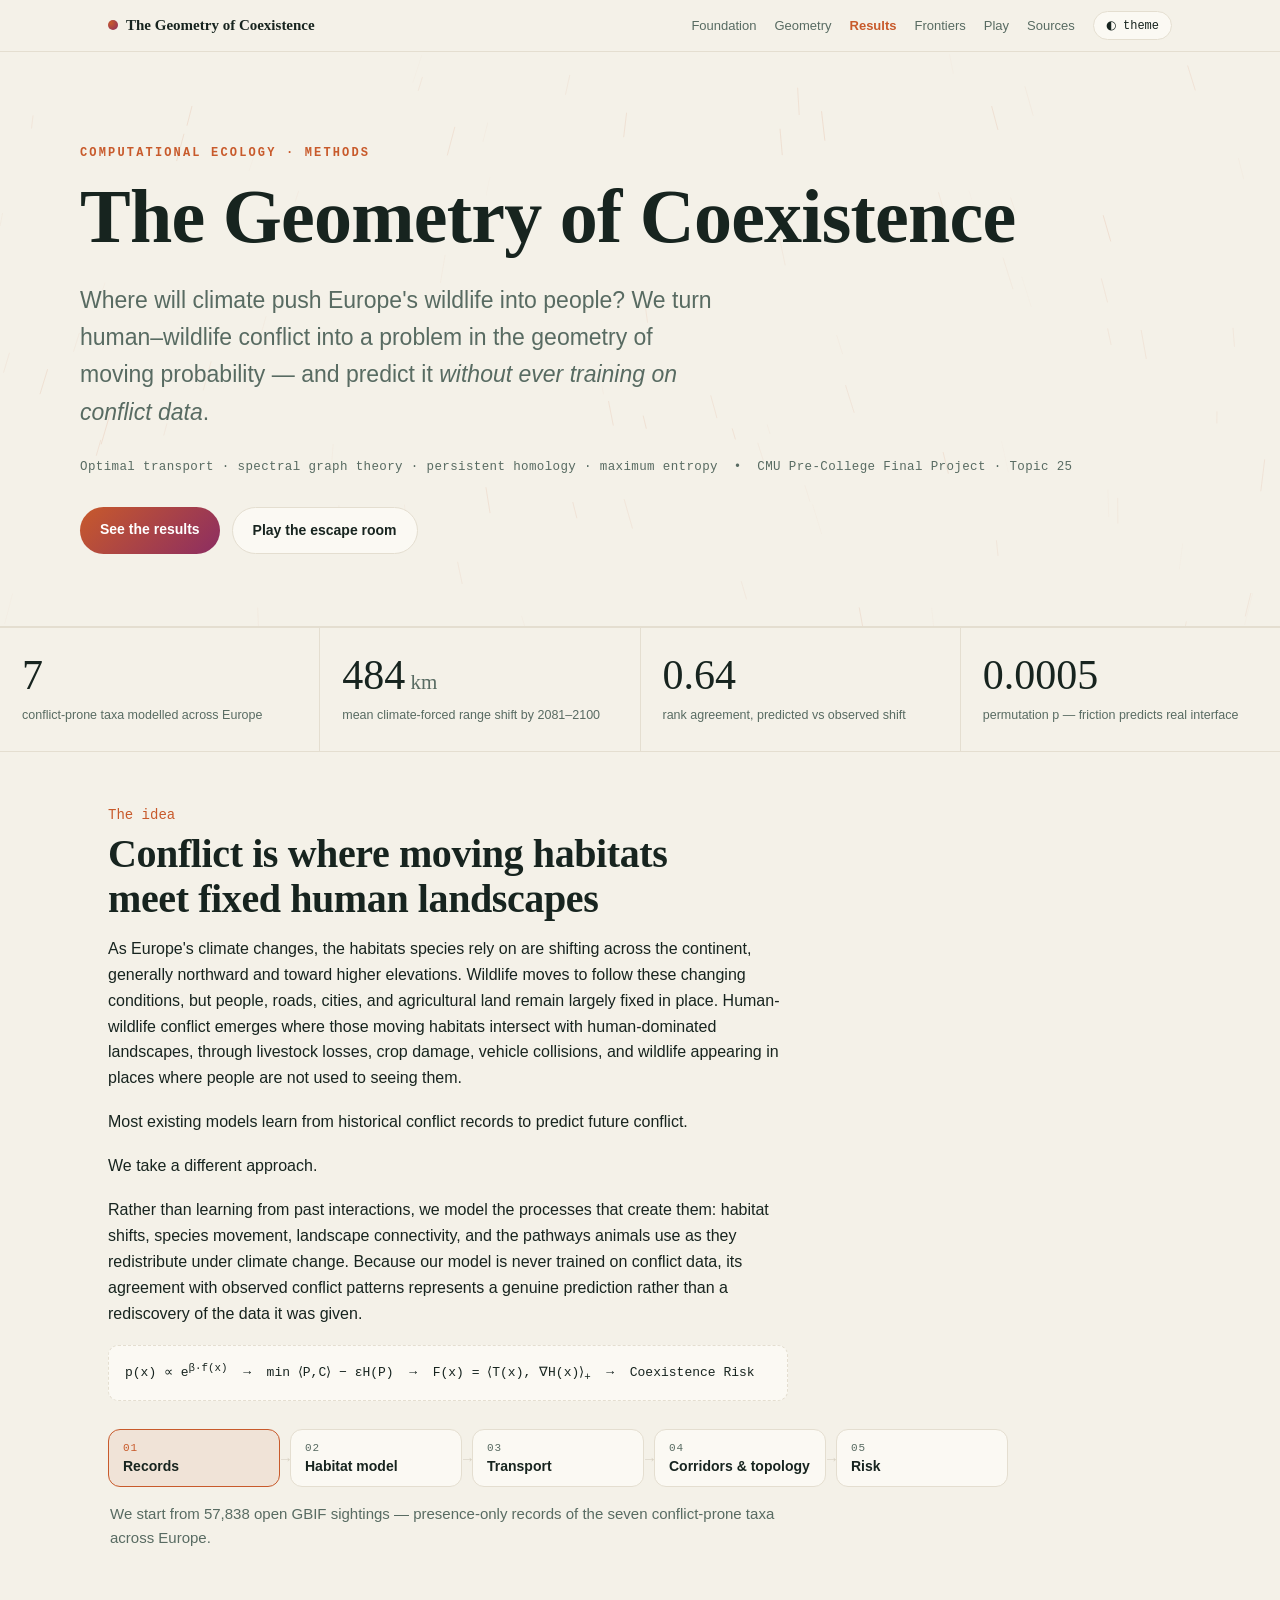
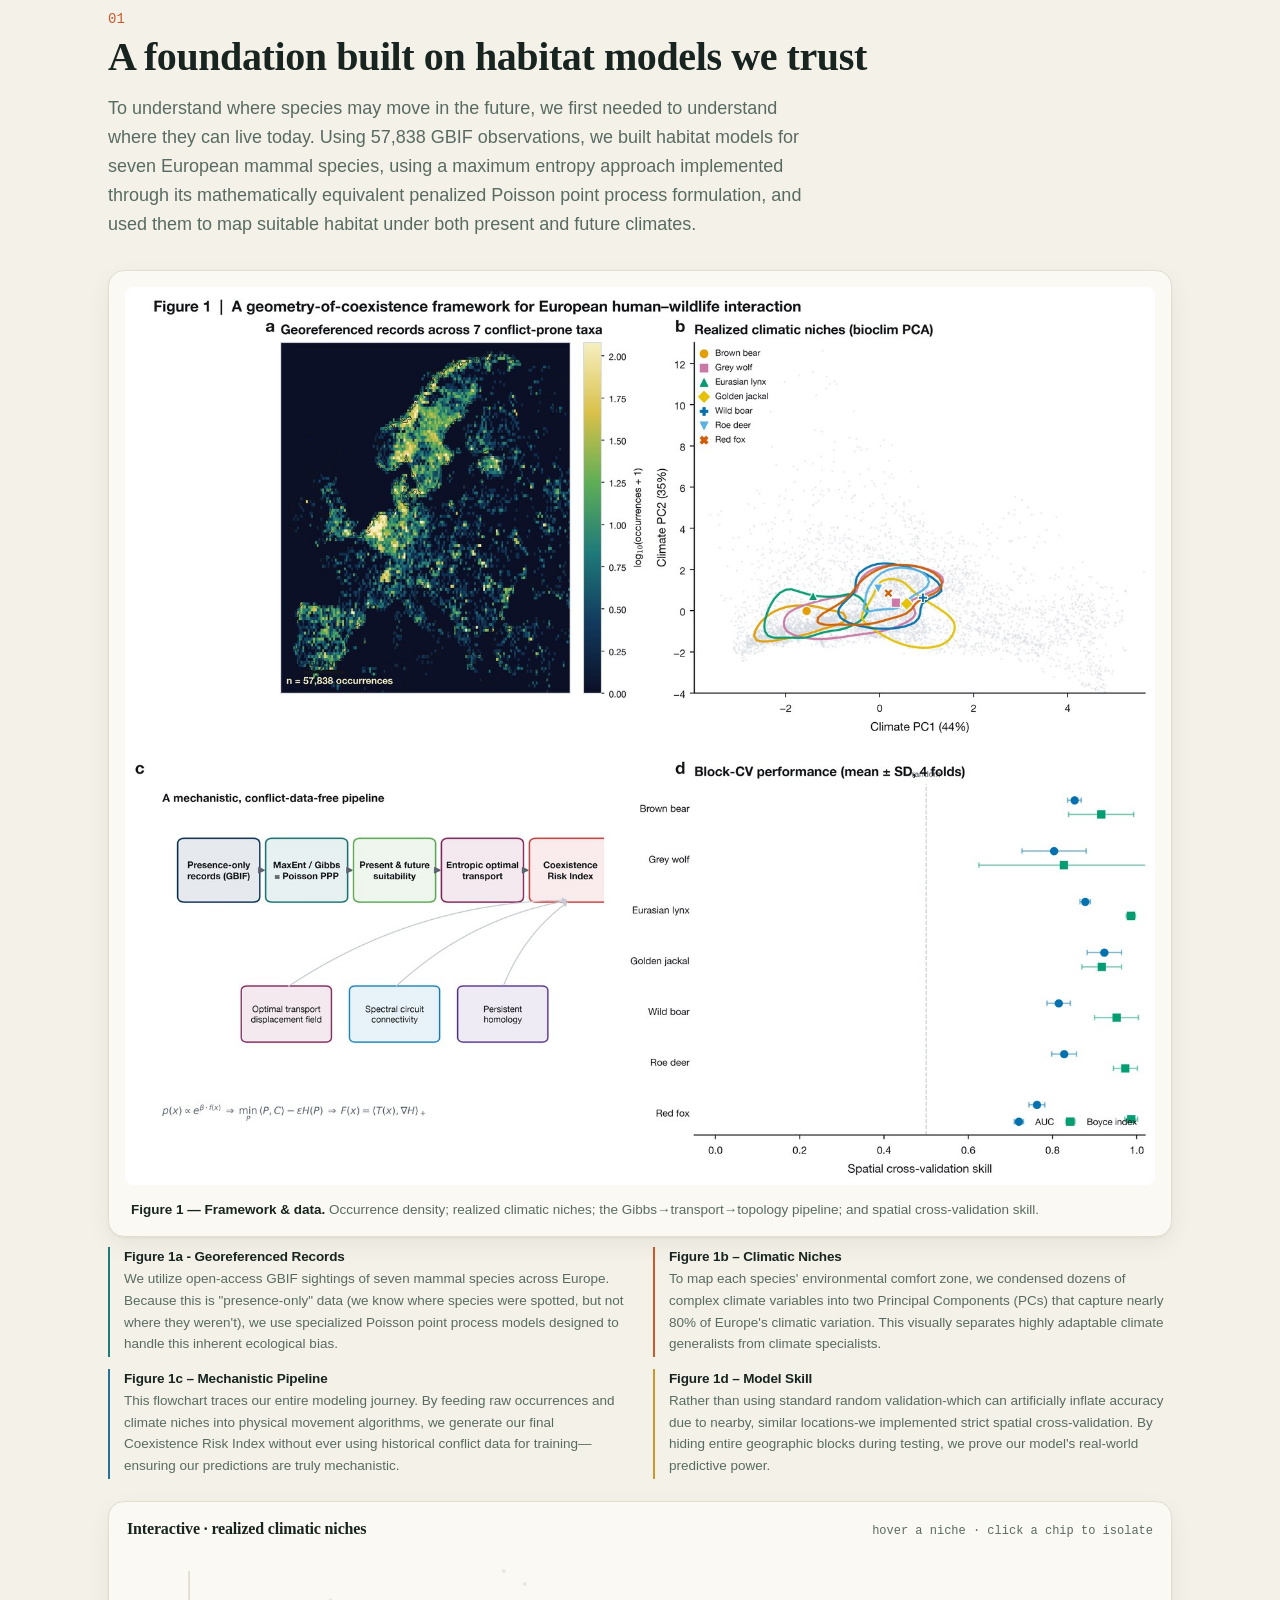
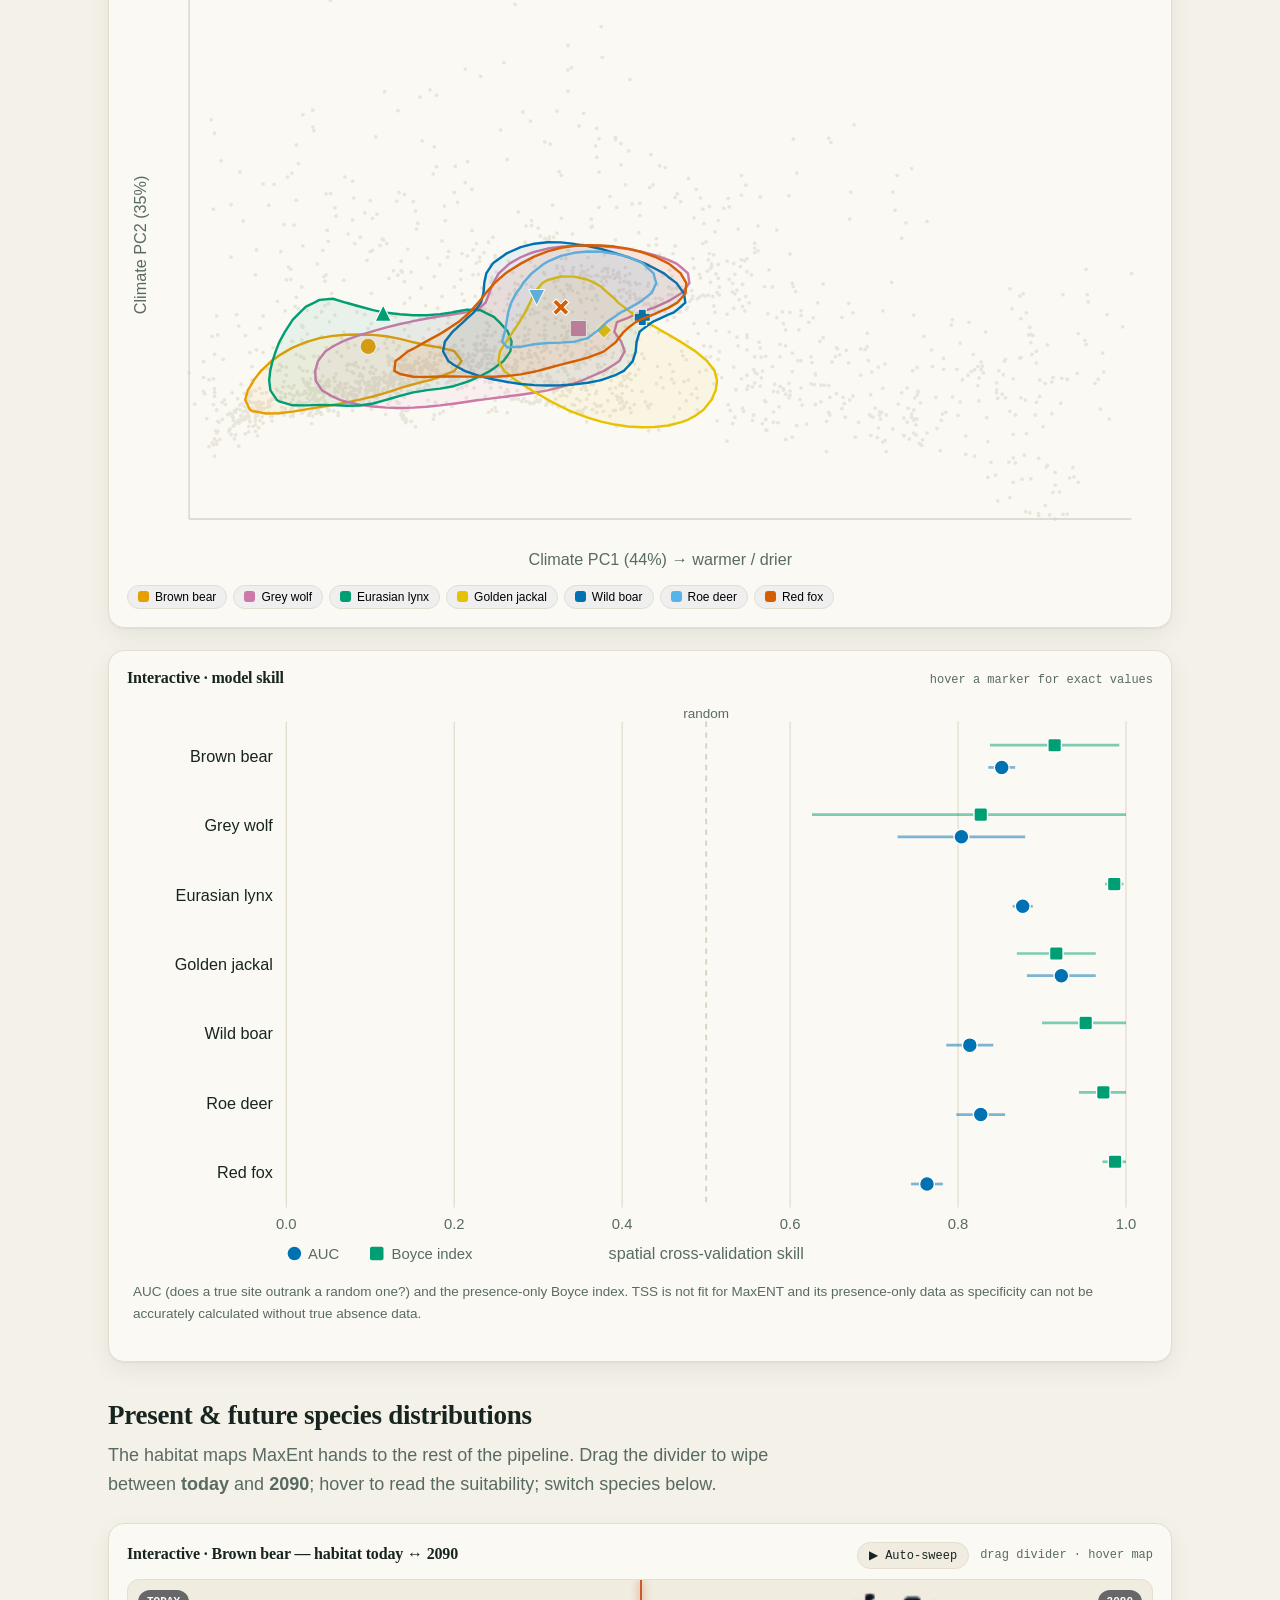
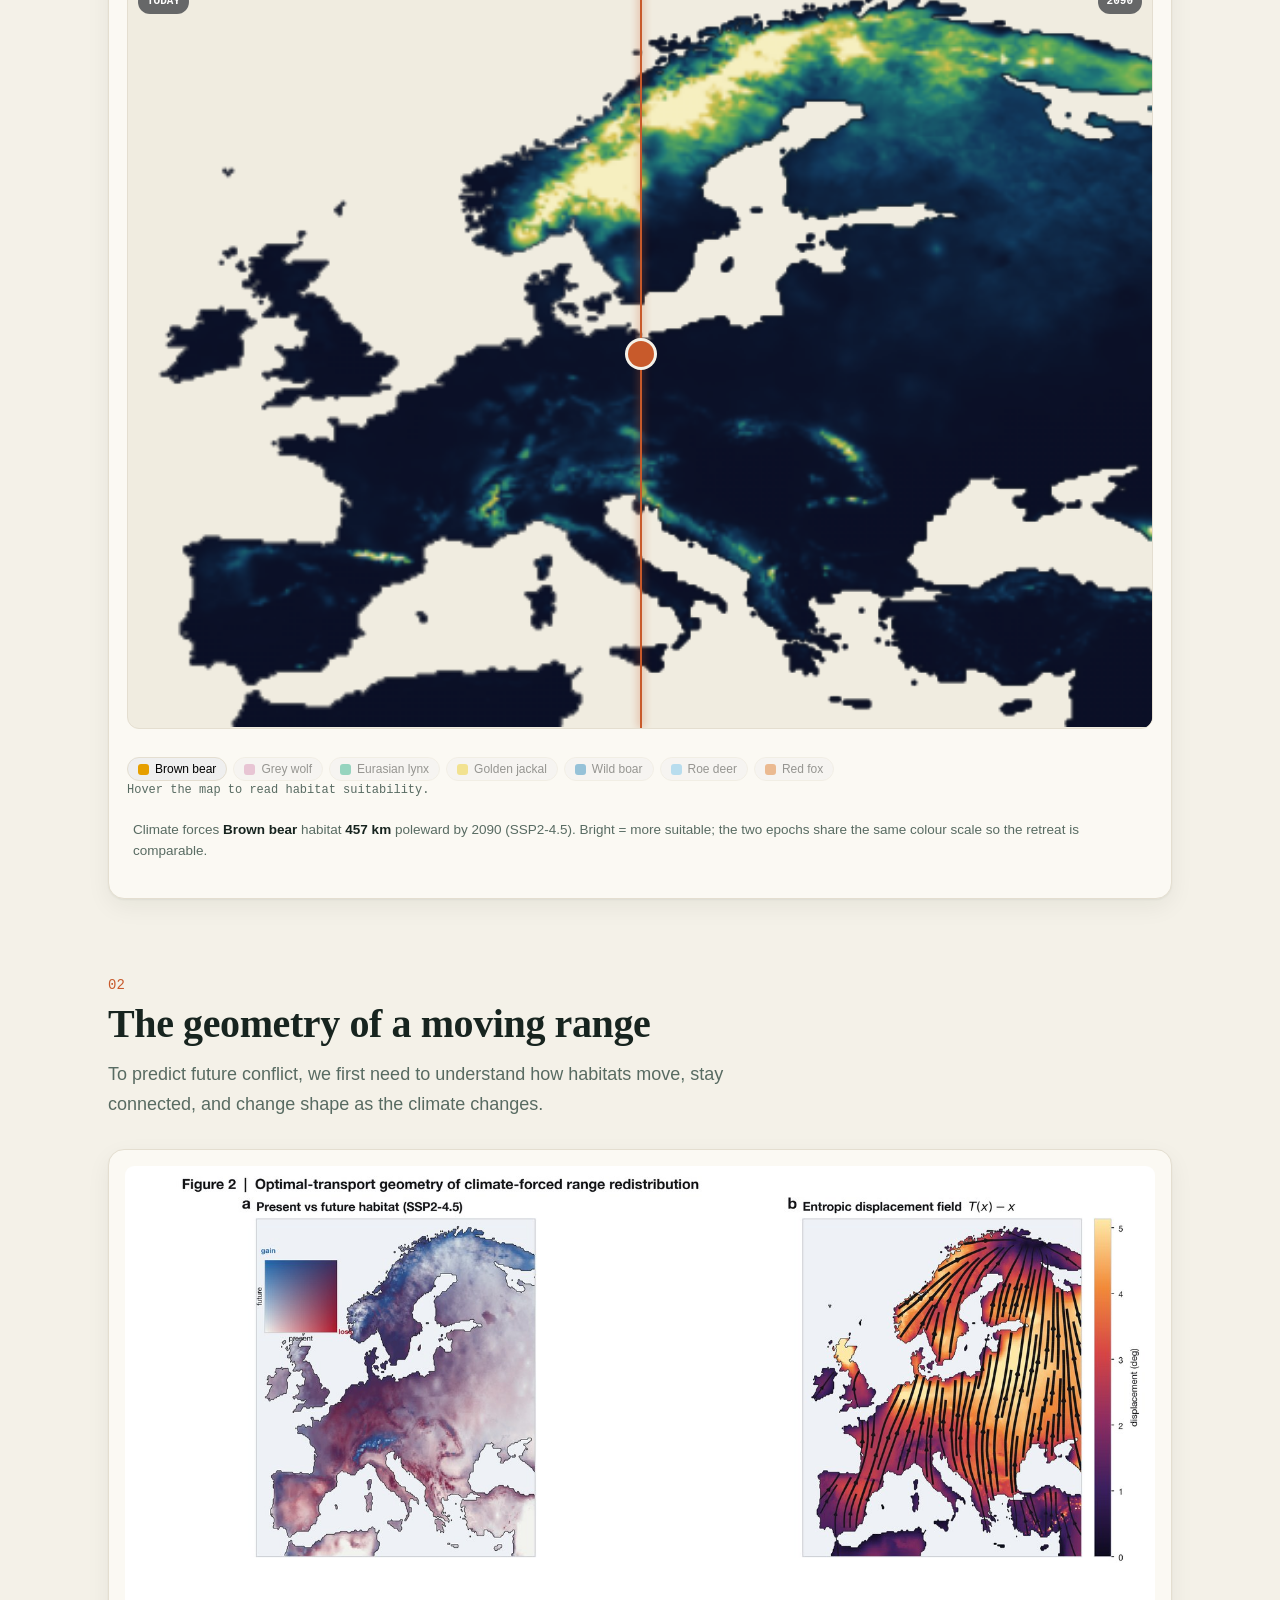
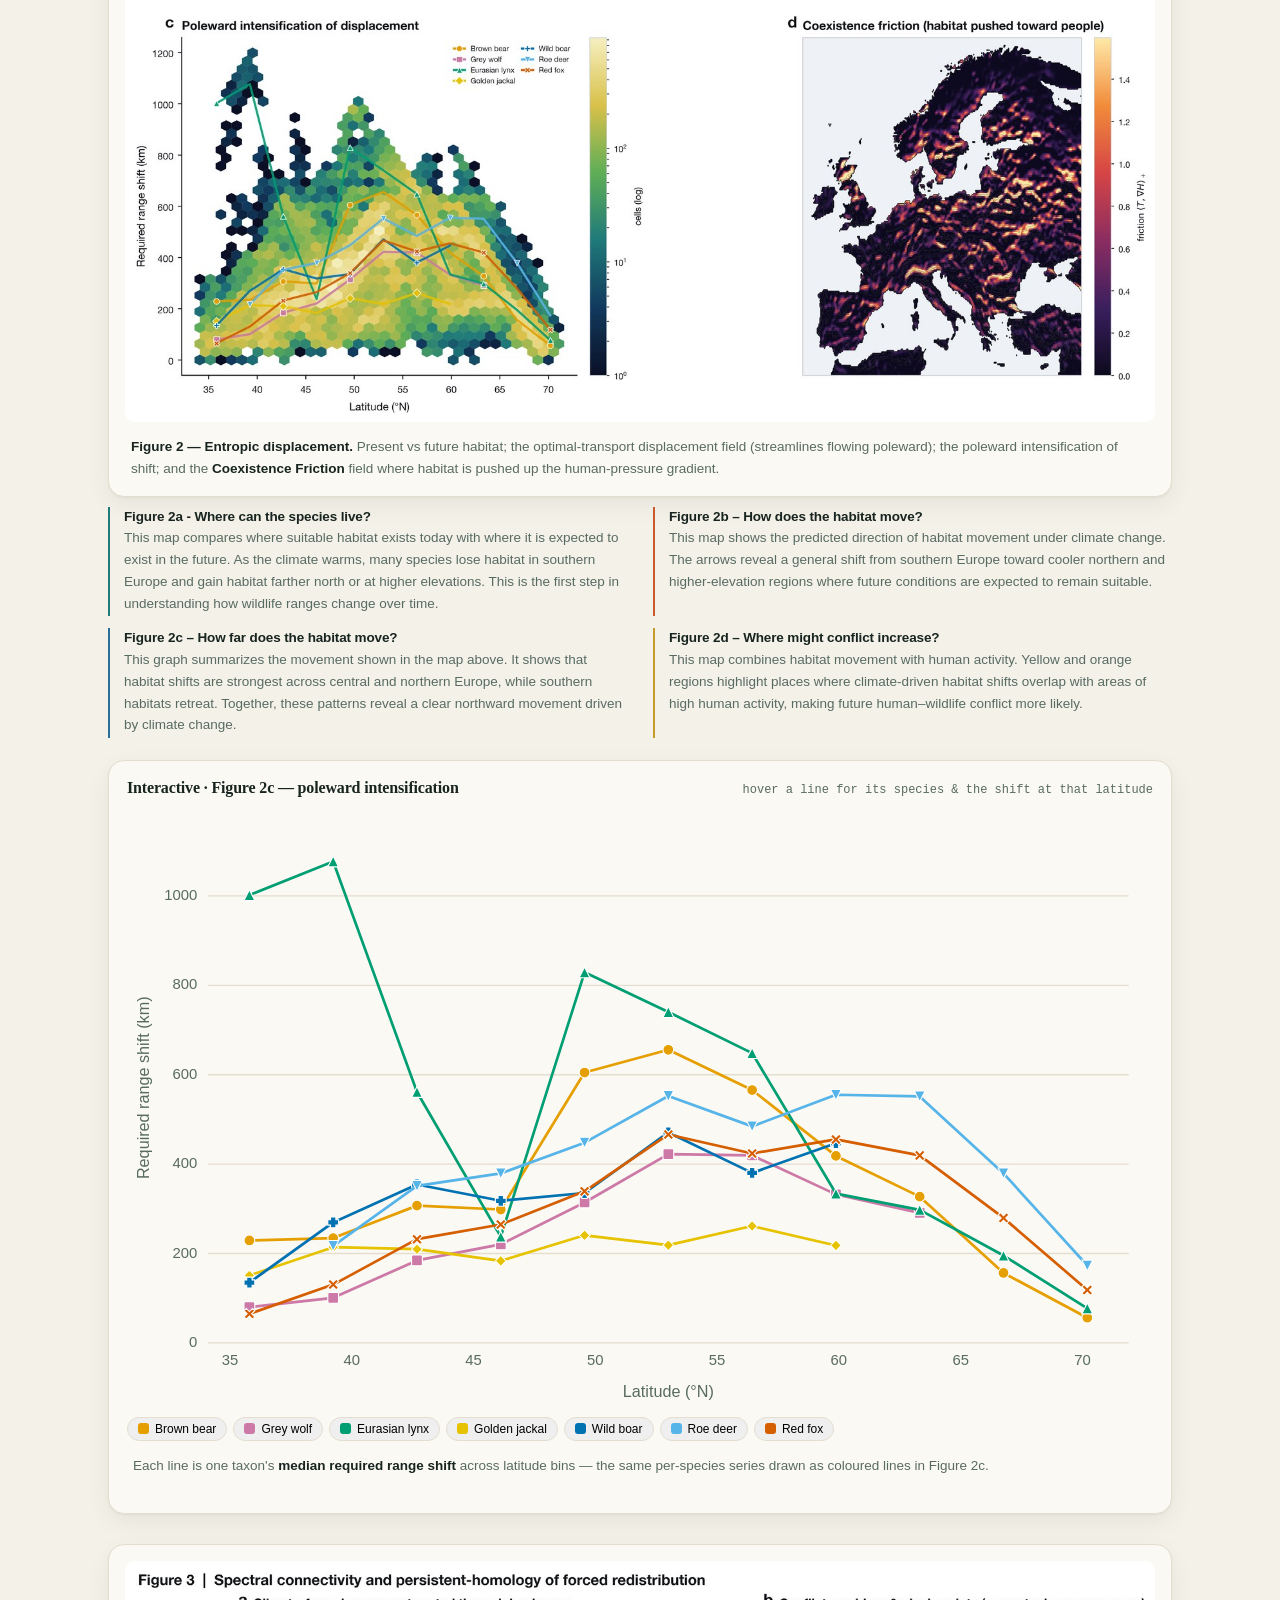
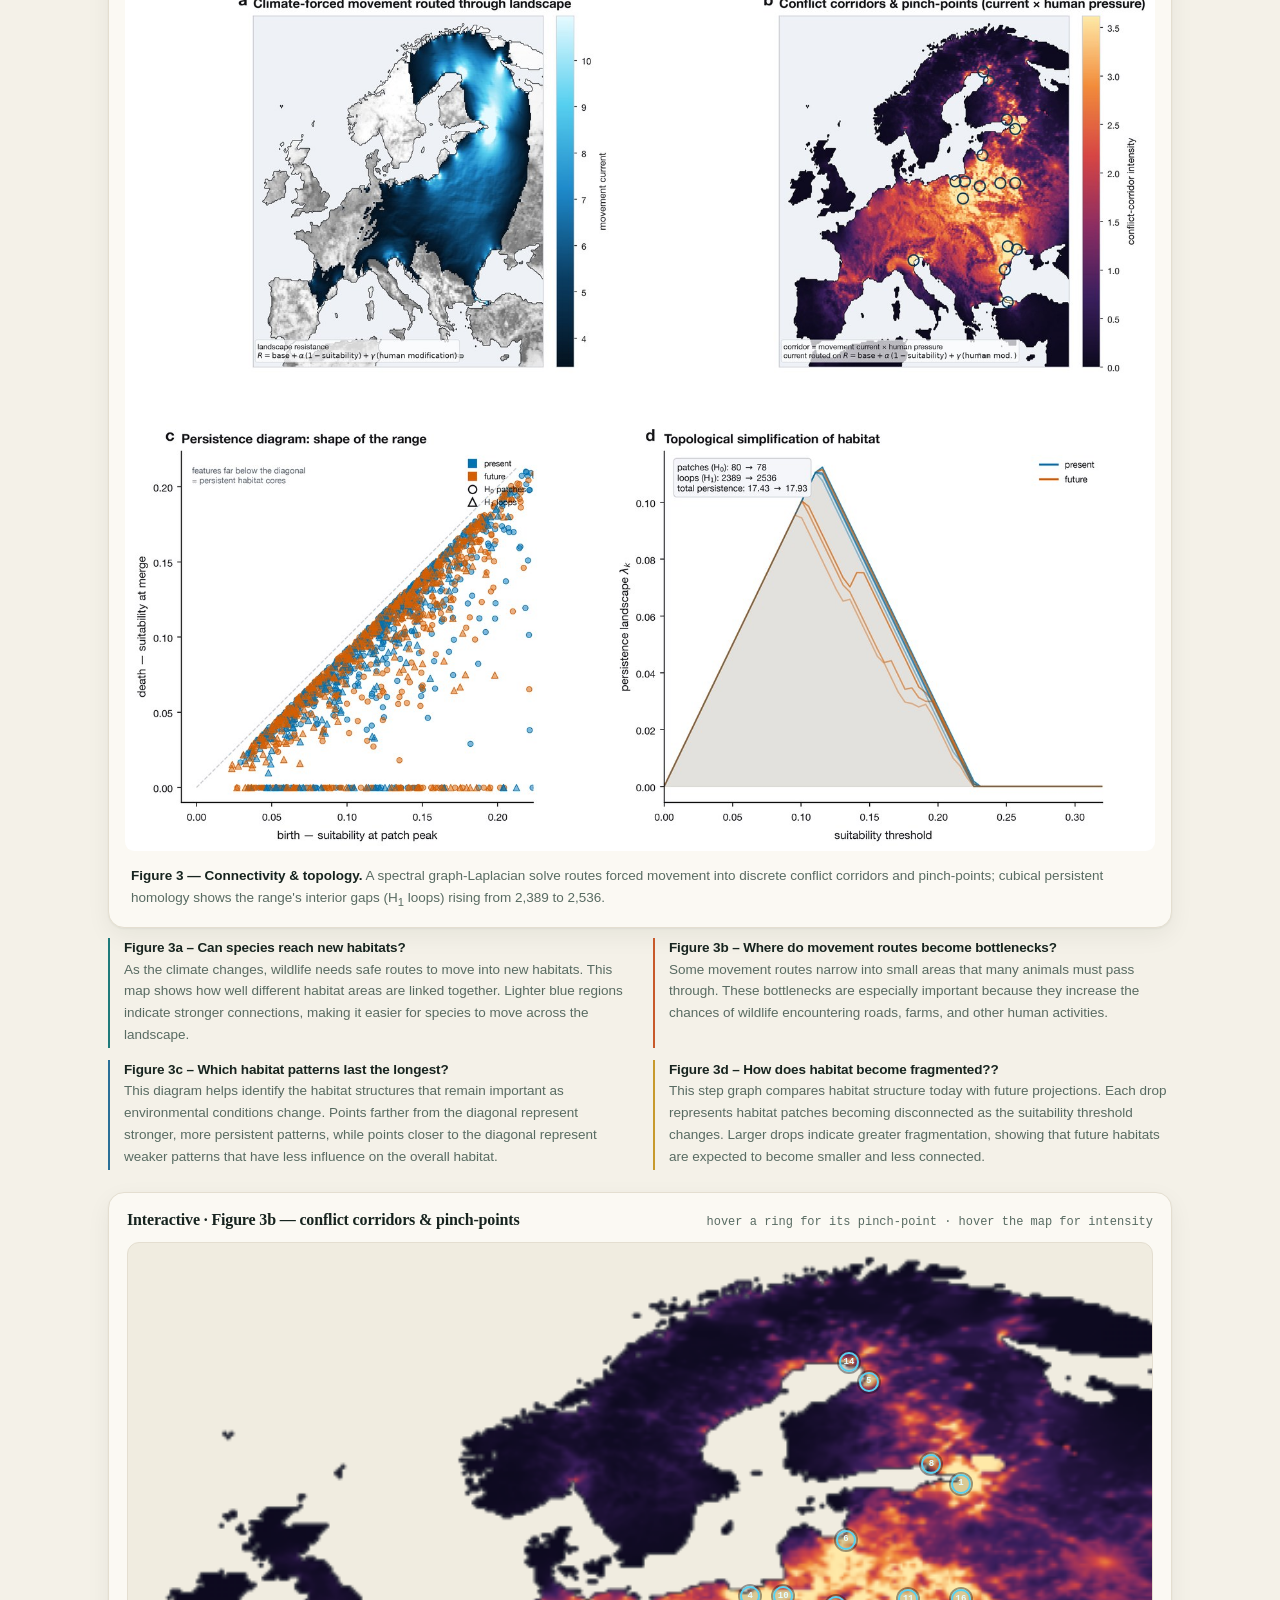
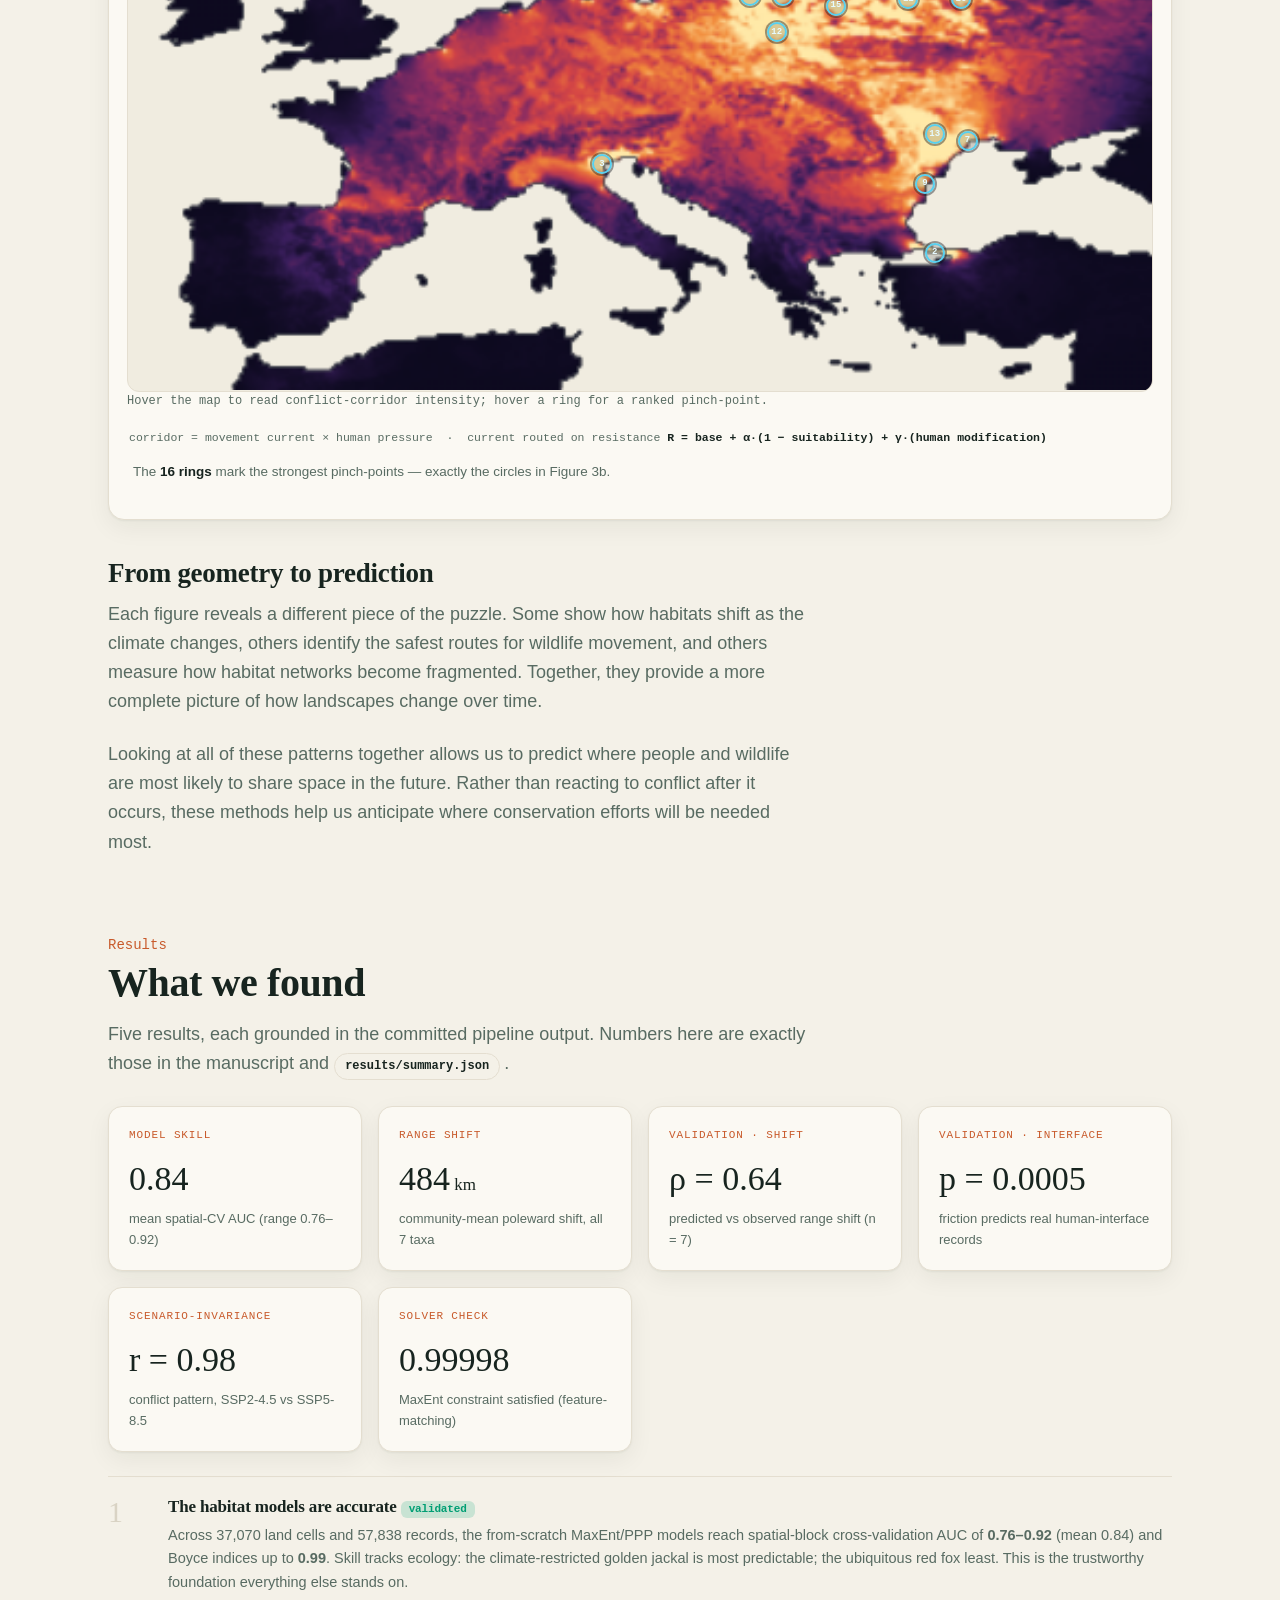
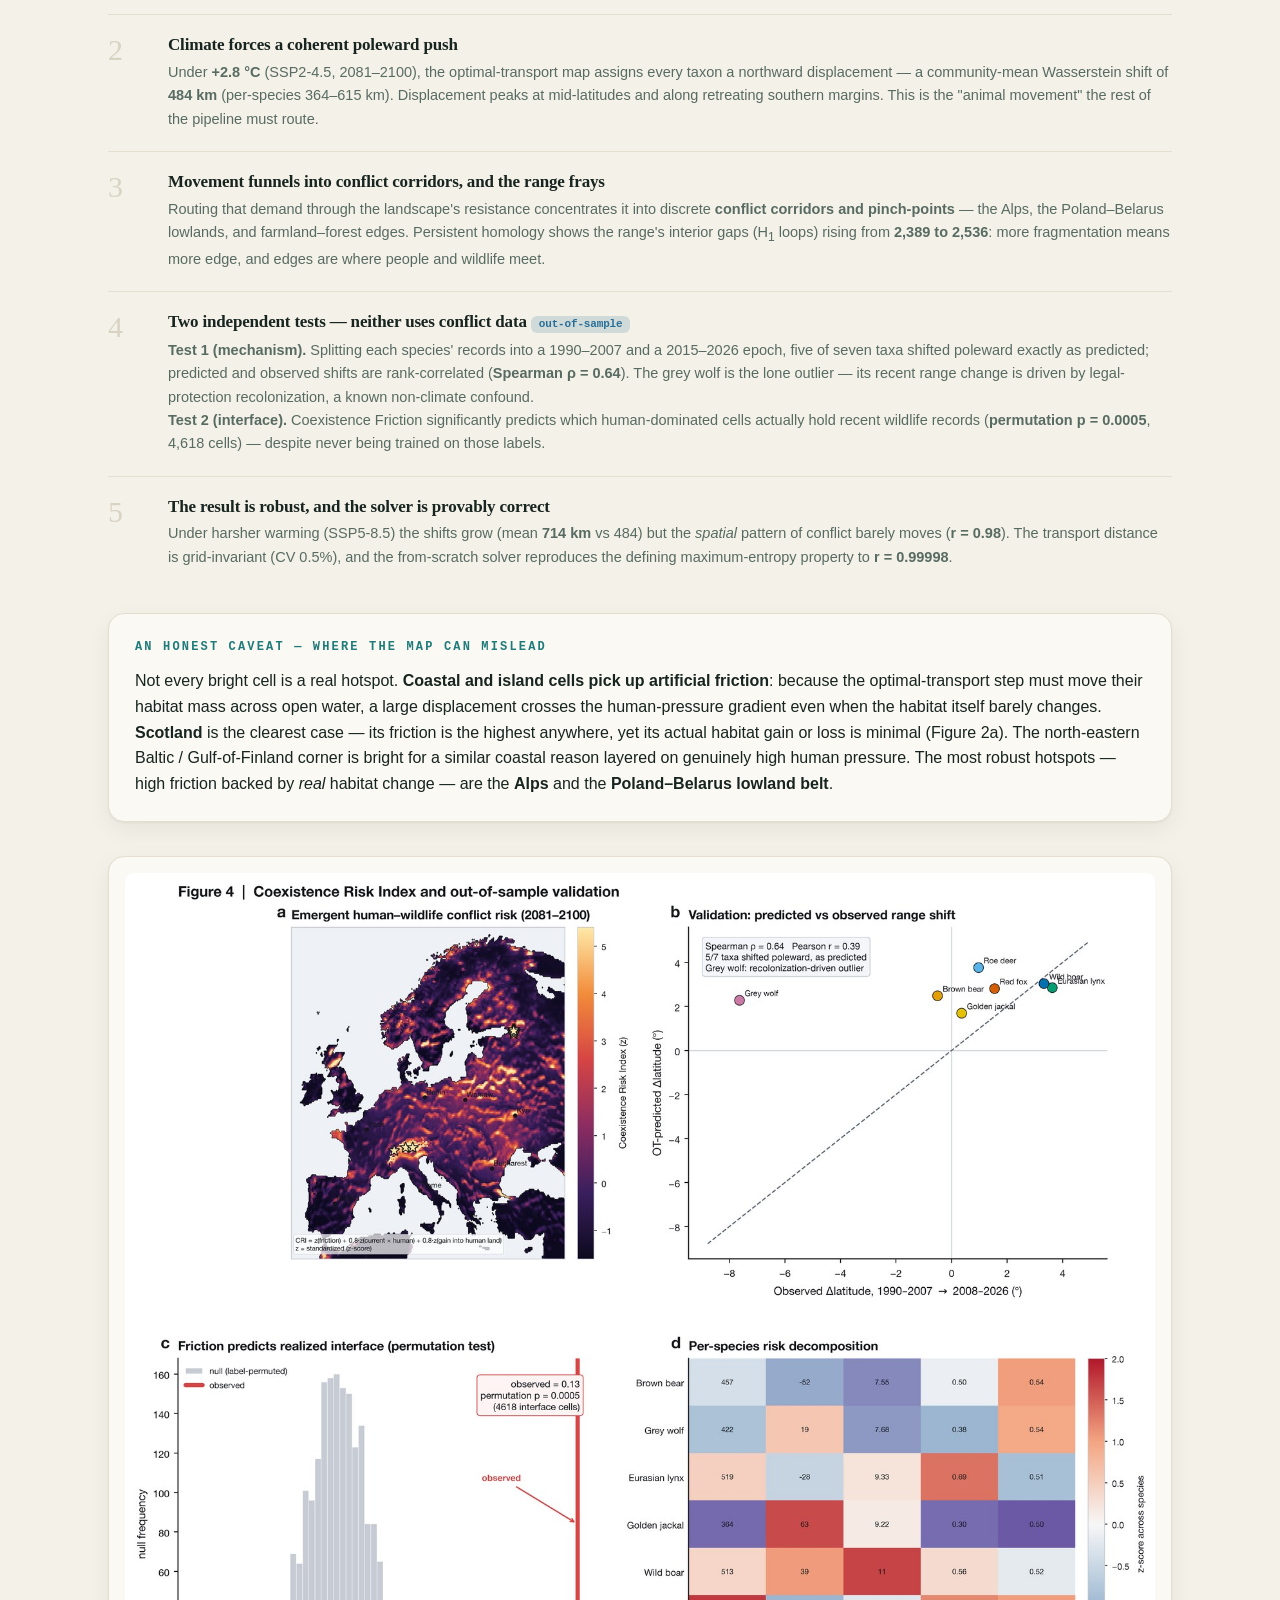
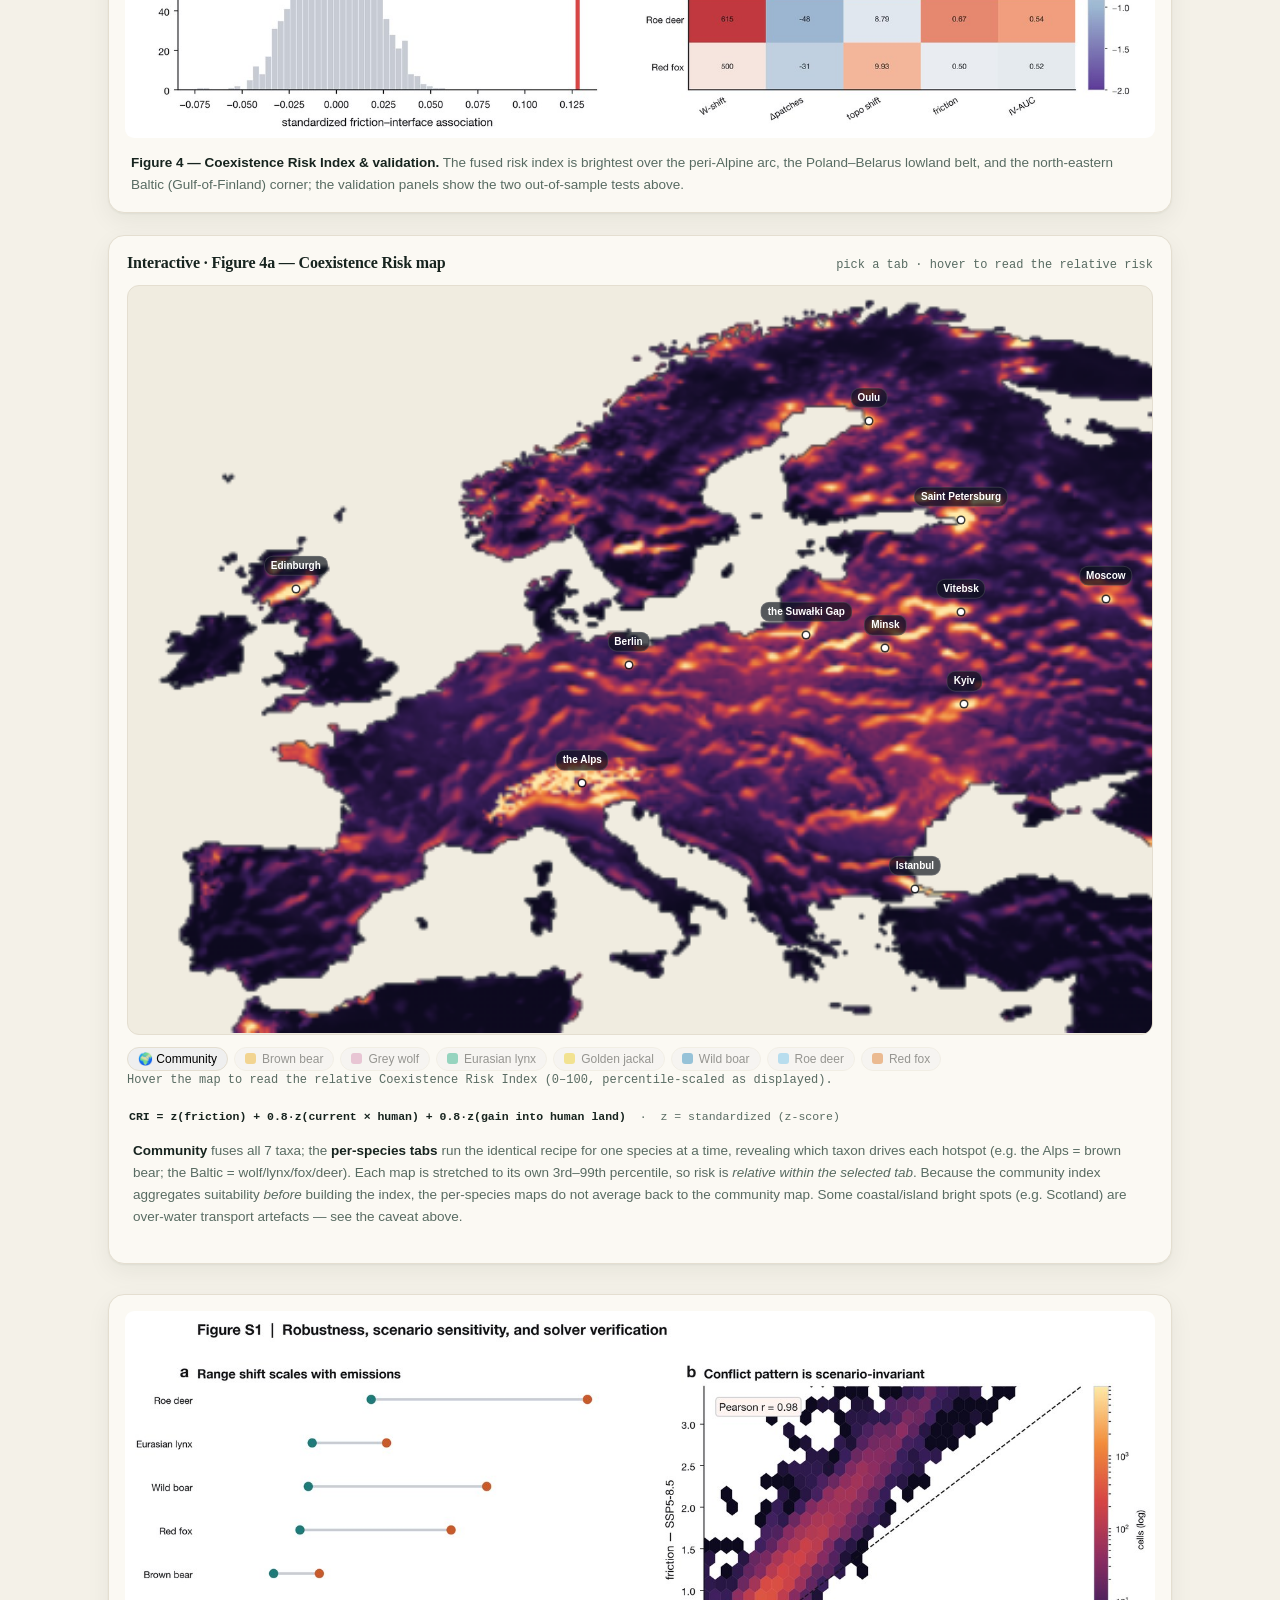
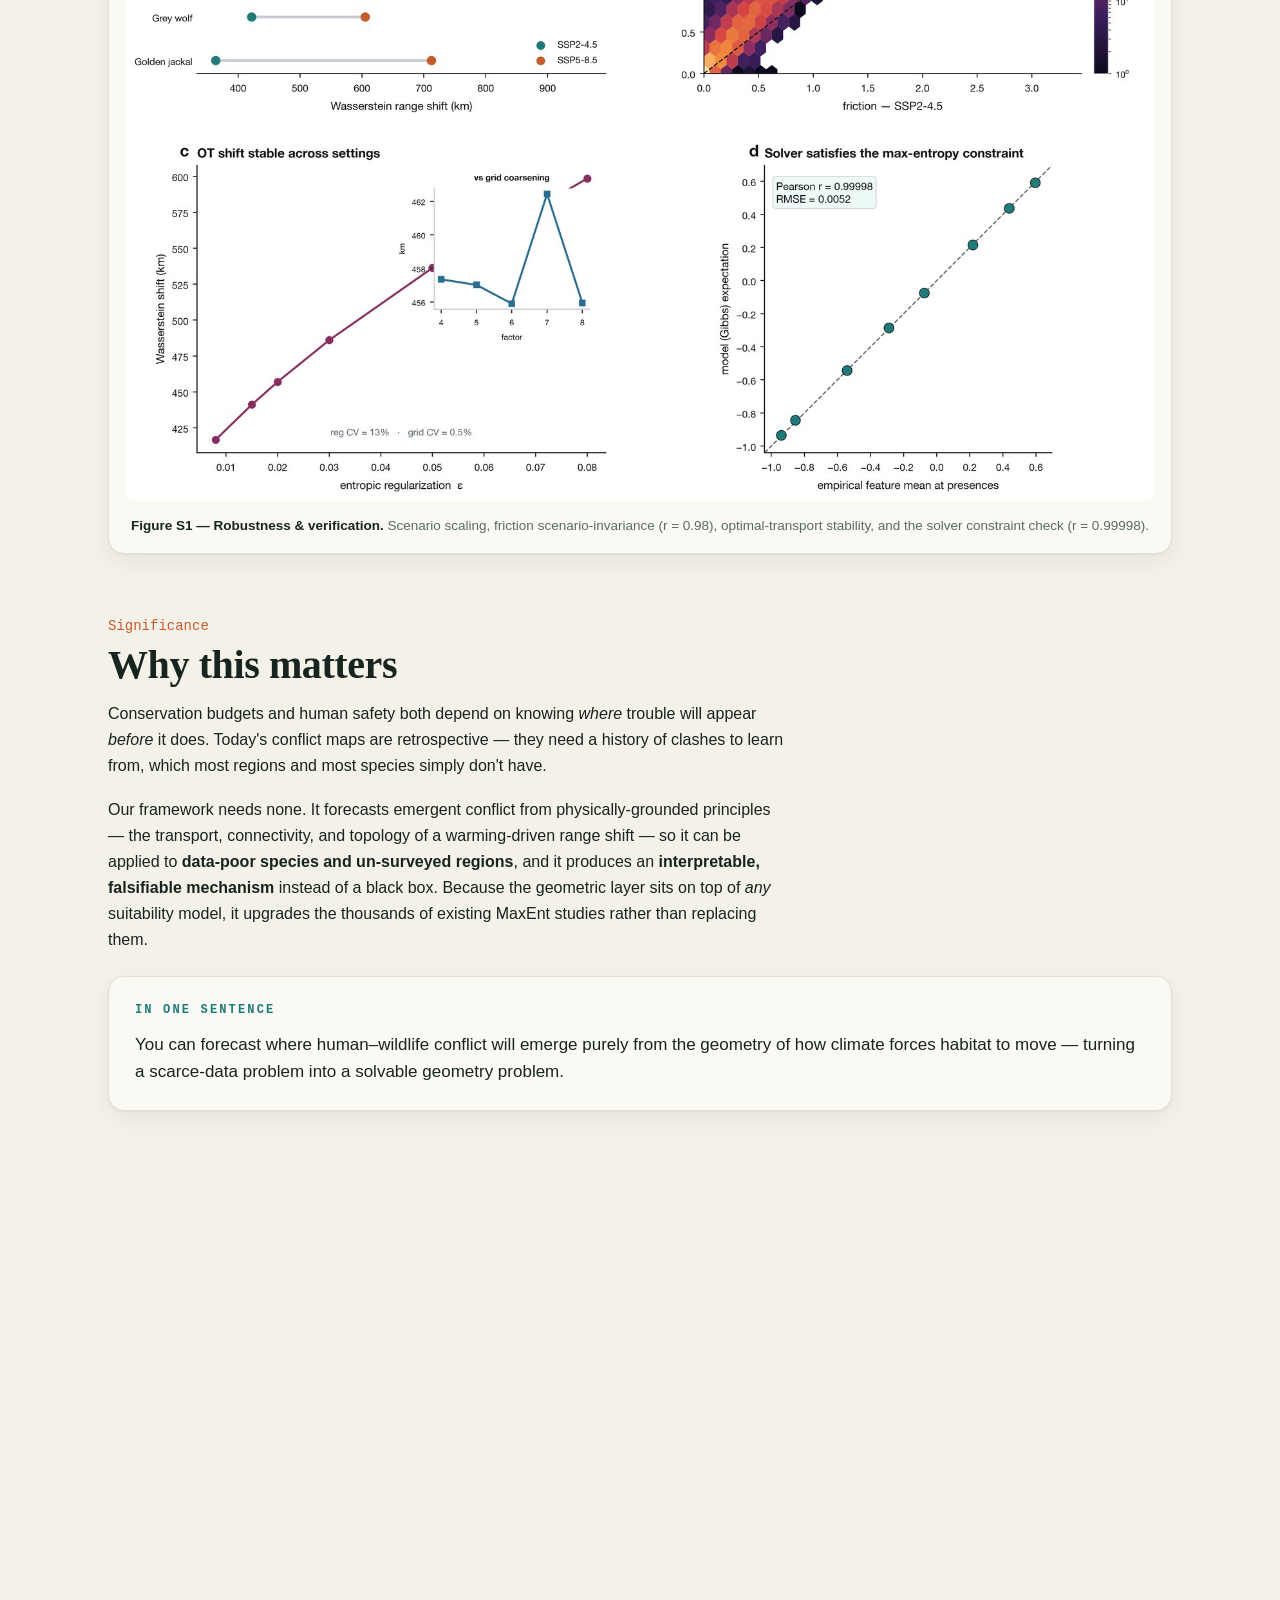
==== commit 64ad166c: "minor styling change" ====
--- a/project/website/index.html
+++ b/project/website/index.html
@@ -50,6 +50,7 @@
 </div>
 
 <!-- ===================== THE IDEA ===================== -->
+ <br><br>
 <section class="container reveal">
   <div class="reading">
     <div class="sec-head"><span class="sec-num">The idea</span></div>
@@ -75,6 +76,7 @@
 </section>
 
 <!-- ===================== 01 FOUNDATION ===================== -->
+ <br><br>
 <section class="container reveal" id="foundation">
   <div class="sec-head"><span class="sec-num">01</span></div>
   <h2>A foundation built on habitat models we trust</h2>
@@ -132,7 +134,7 @@
     </div>
   </div>
 </section>
-
+<br><br>
 <!-- ===================== 02 GEOMETRY ===================== -->
 <section class="container reveal" id="geometry">
   <div class="sec-head"><span class="sec-num">02</span></div>
@@ -189,7 +191,7 @@
   <p class="sub">Looking at all of these patterns together allows us to predict where people and wildlife are most likely to share space in the future. Rather than reacting to conflict after it occurs, these methods help us anticipate where conservation efforts will be needed most.
 </p>
 </section>
-
+<br><br>
 <!-- ===================== RESULTS (large) ===================== -->
 <section class="container reveal" id="results">
   <div class="sec-head"><span class="sec-num">Results</span></div>
@@ -291,7 +293,7 @@
       scenario-invariance (r = 0.98), optimal-transport stability, and the solver constraint check
       (r = 0.99998).</div></div>
 </section>
-
+<br><br>
 <!-- ===================== SIGNIFICANCE ===================== -->
 <section class="container reveal" id="significance">
   <div class="sec-head"><span class="sec-num">Significance</span></div>
@@ -314,7 +316,7 @@
       problem into a solvable geometry problem.</p>
   </div>
 </section>
-
+<br><br>
 <!-- ===================== FUTURE RESEARCH ===================== -->
 <section class="container reveal" id="future">
   <div class="sec-head"><span class="sec-num">Frontiers</span></div>
@@ -323,7 +325,7 @@
     ideas already in this project, and each explainable after a 10-minute talk.</p>
   <div class="frontier" id="frontierCards"><!-- injected by JS --></div>
 </section>
-
+<br><br>
 <!-- ===================== CONCLUSIONS ===================== -->
 <section class="container reveal" id="conclusions">
   <div class="sec-head"><span class="sec-num">Conclusions</span></div>
@@ -344,7 +346,7 @@
     <span class="pill"><b>Reproduce</b> run_pipeline.sh</span>
   </div>
 </section>
-
+<br><br>
 <!-- ===================== GAME ===================== -->
 <section class="container reveal" id="game">
   <div class="sec-head"><span class="sec-num">Play</span></div>
@@ -354,7 +356,7 @@
     to unlock the final Coexistence Risk Map.</p>
   <div id="gameRoot"><!-- game injected by game.js --></div>
 </section>
-
+<br><br>
 <!-- ===================== FOOTER ===================== -->
 <footer class="container">
   <p style="max-width:680px"><b>The Geometry of Coexistence.</b> A mechanistic, conflict-data-free
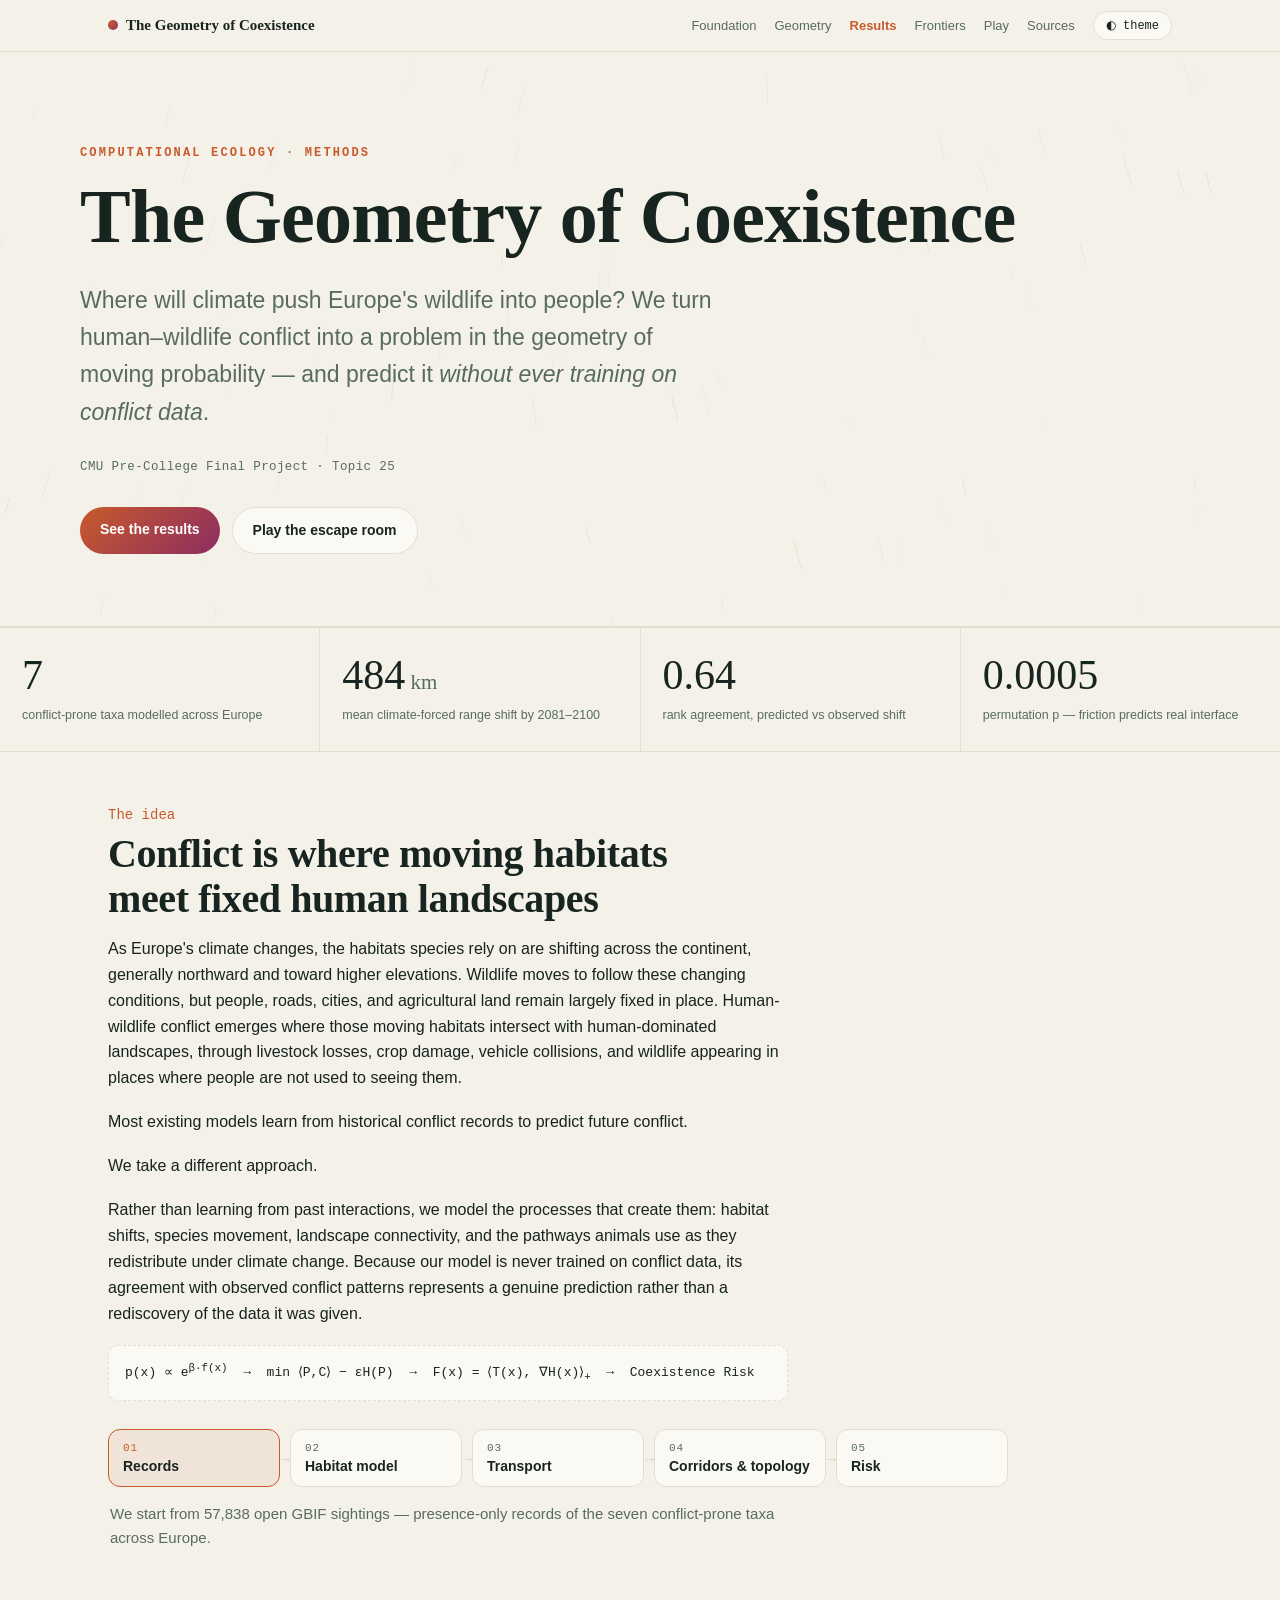
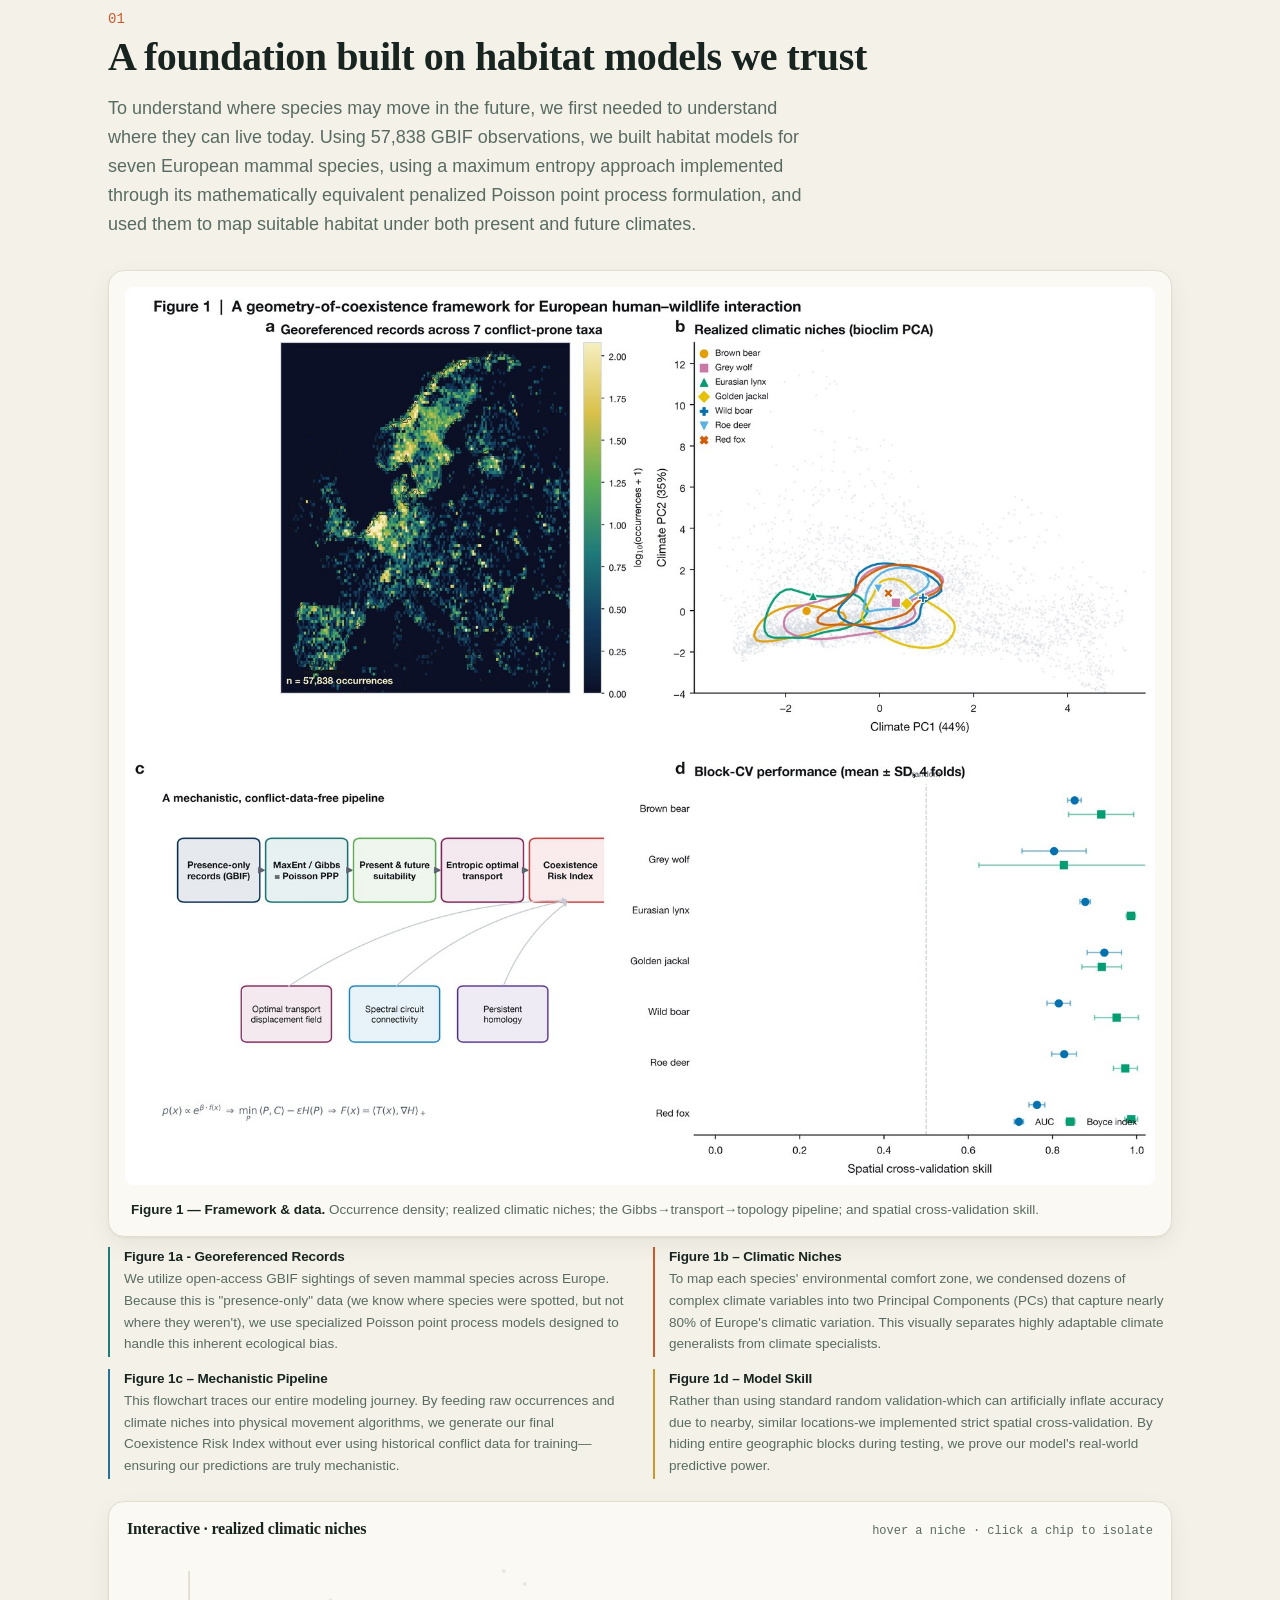
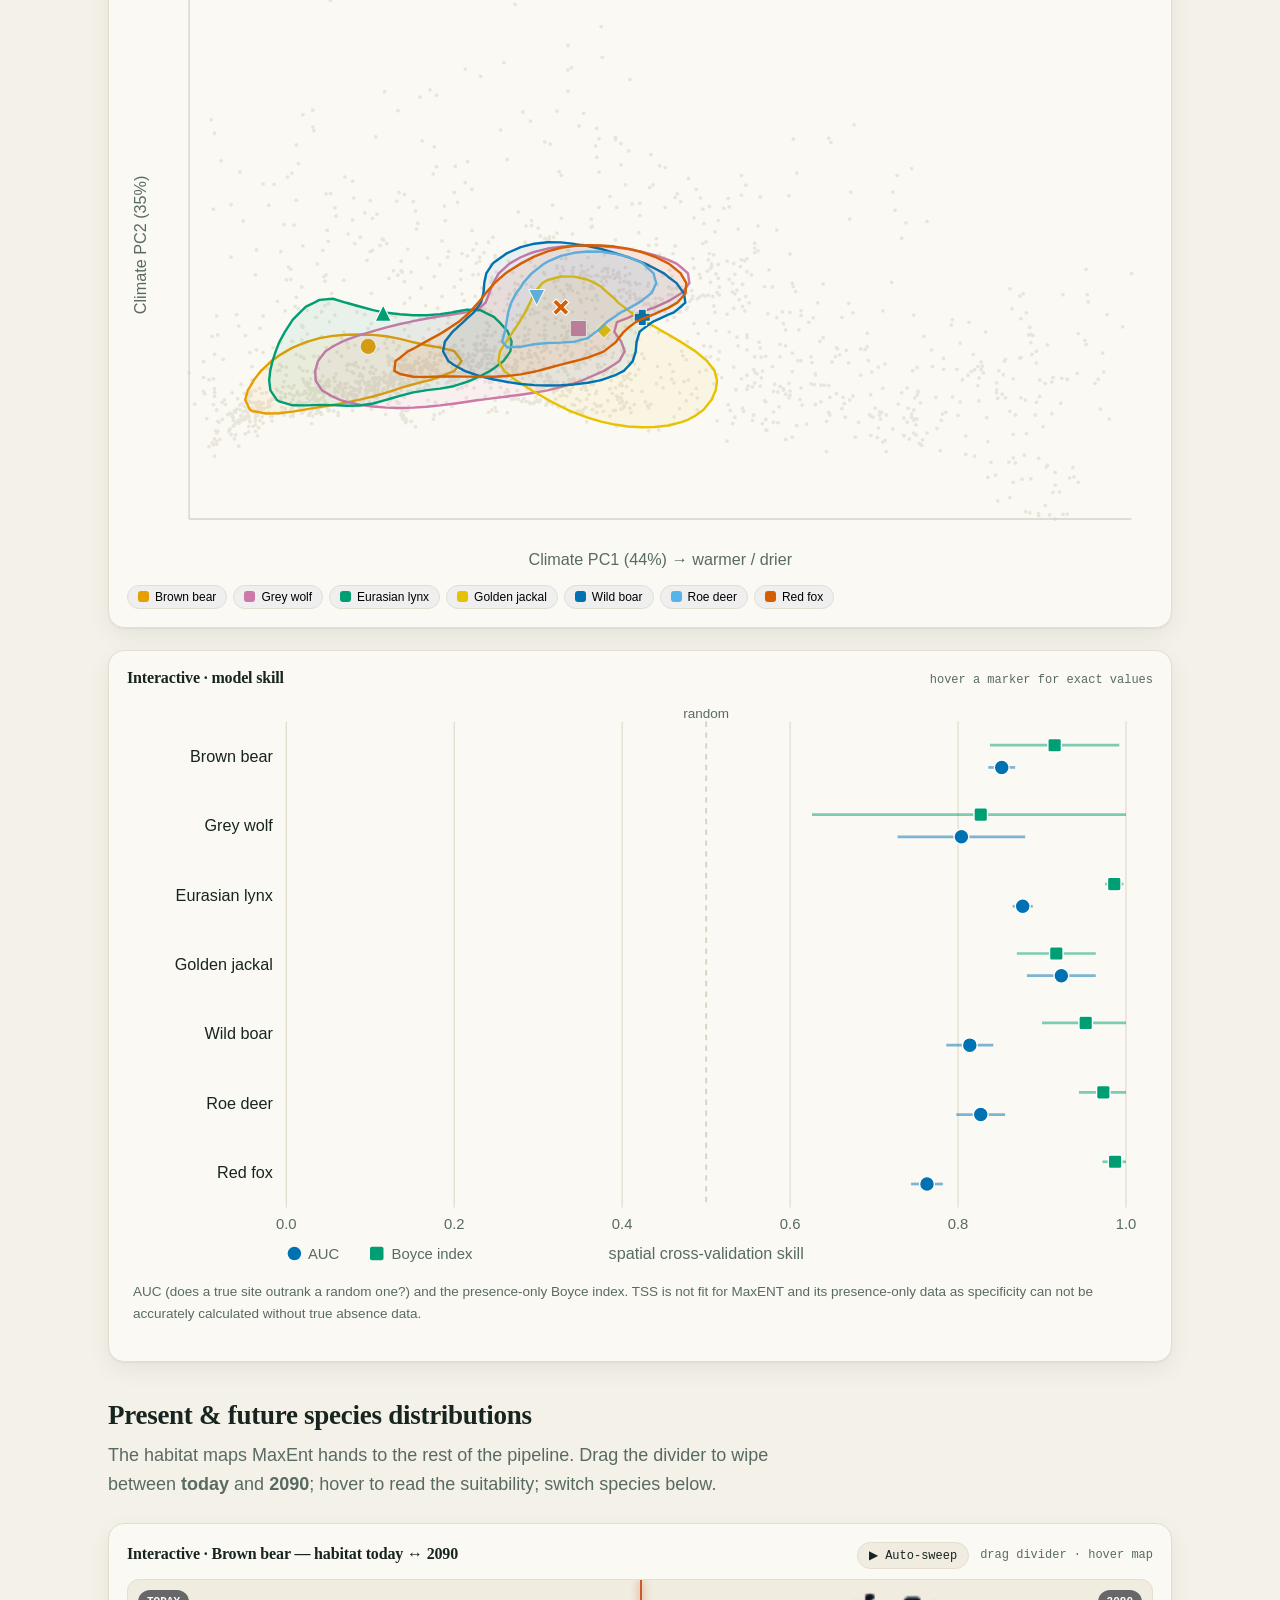
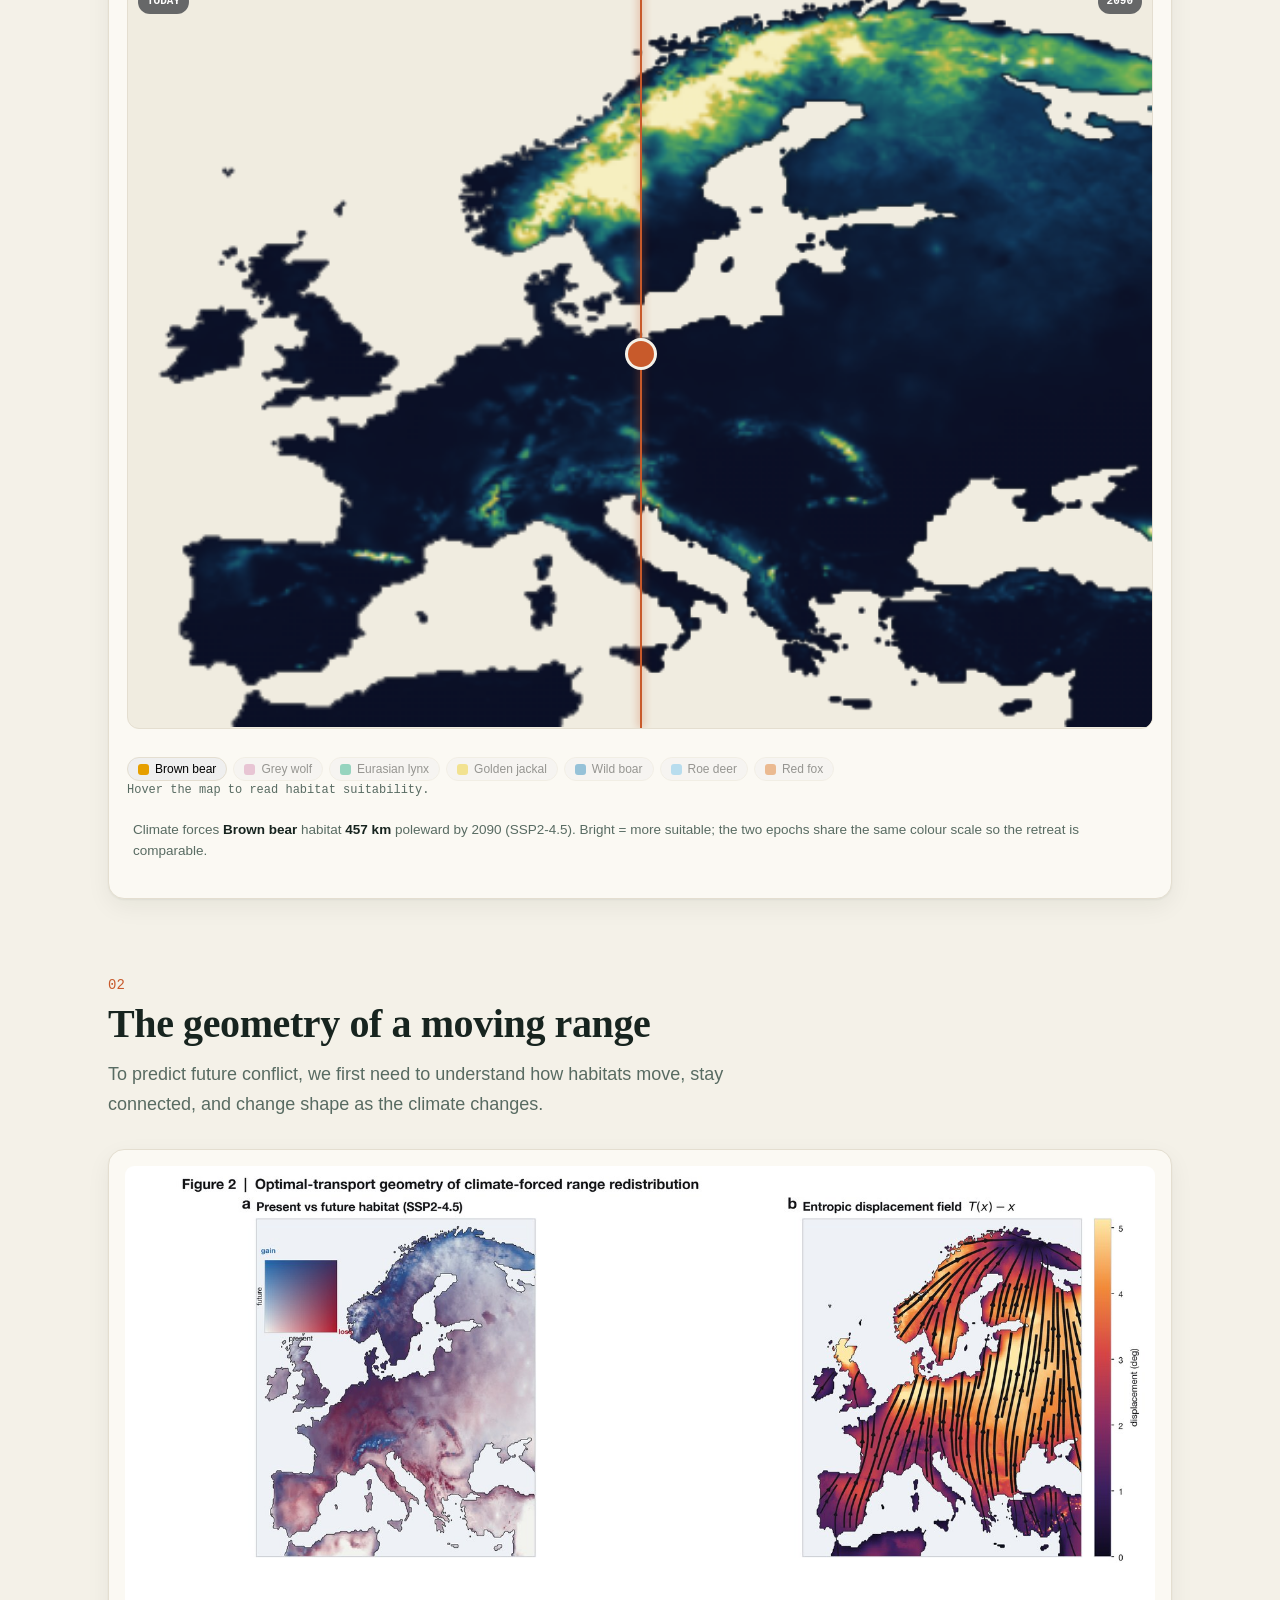
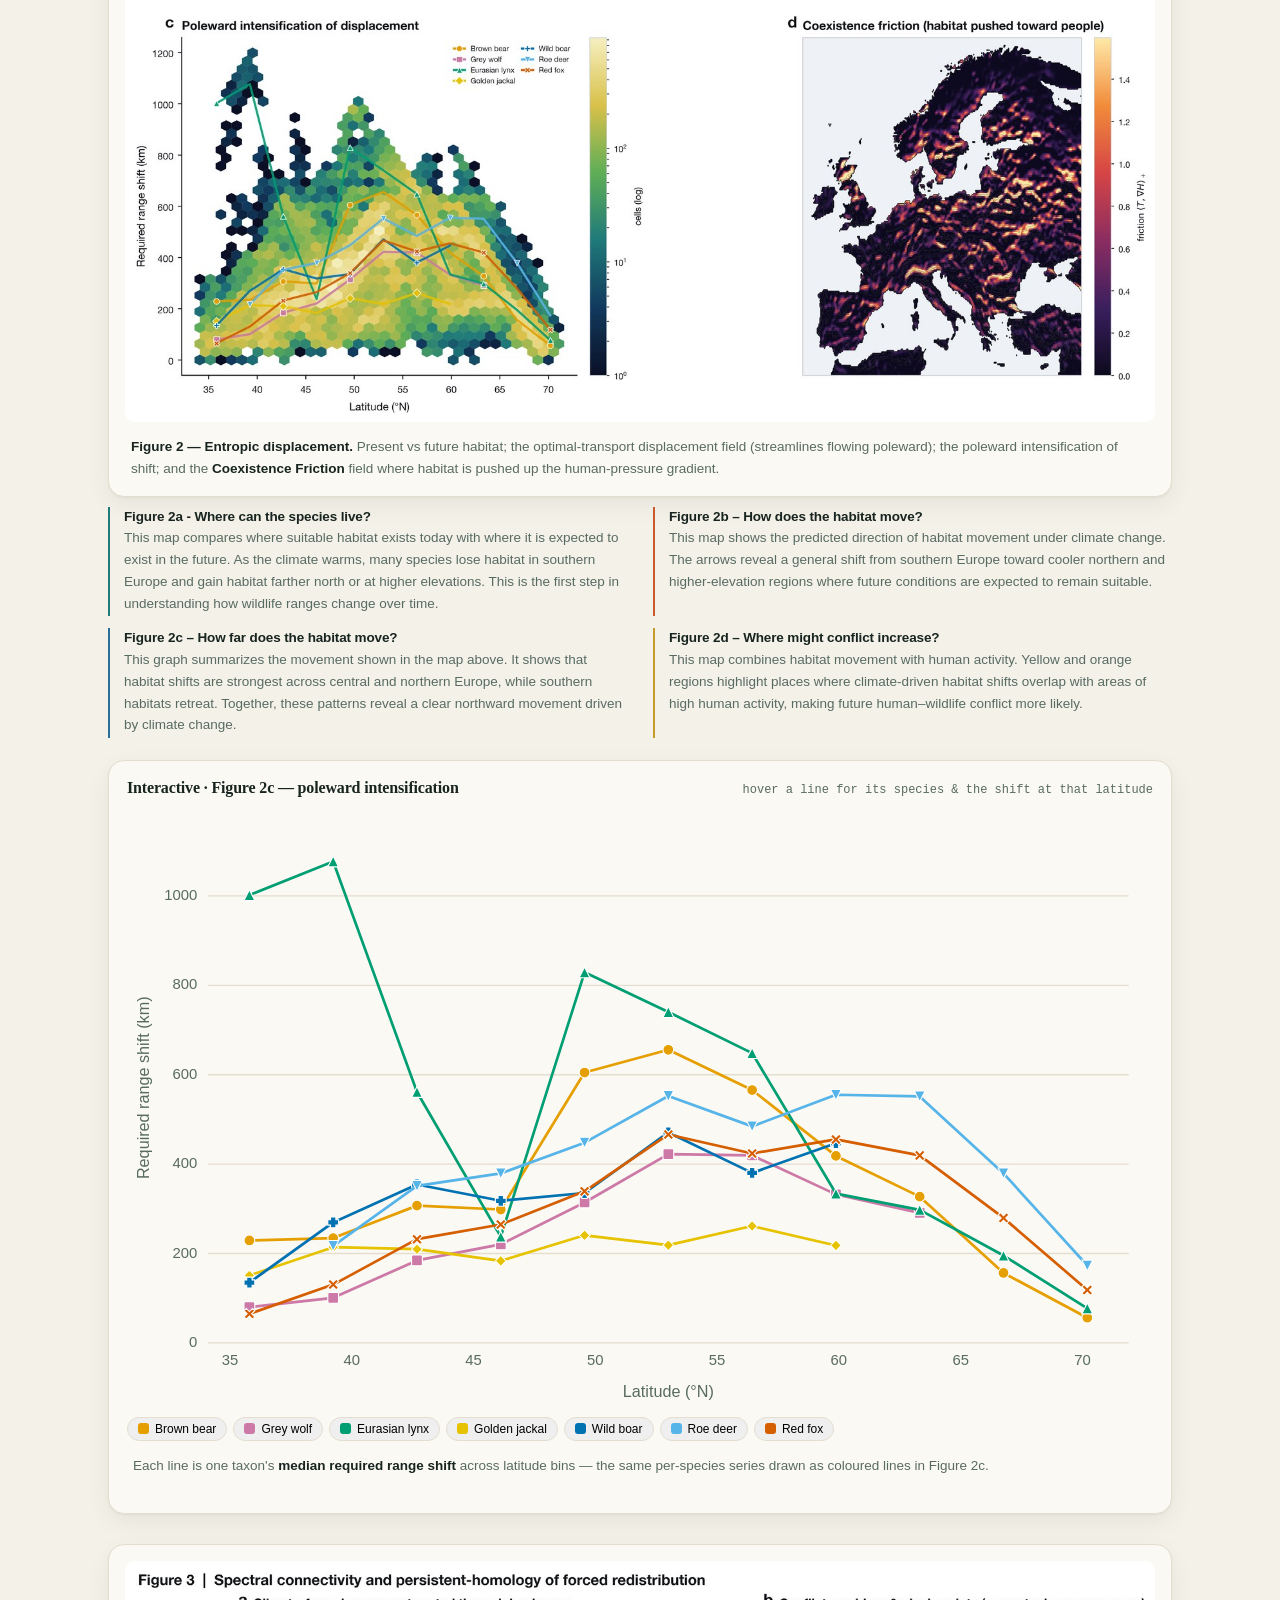
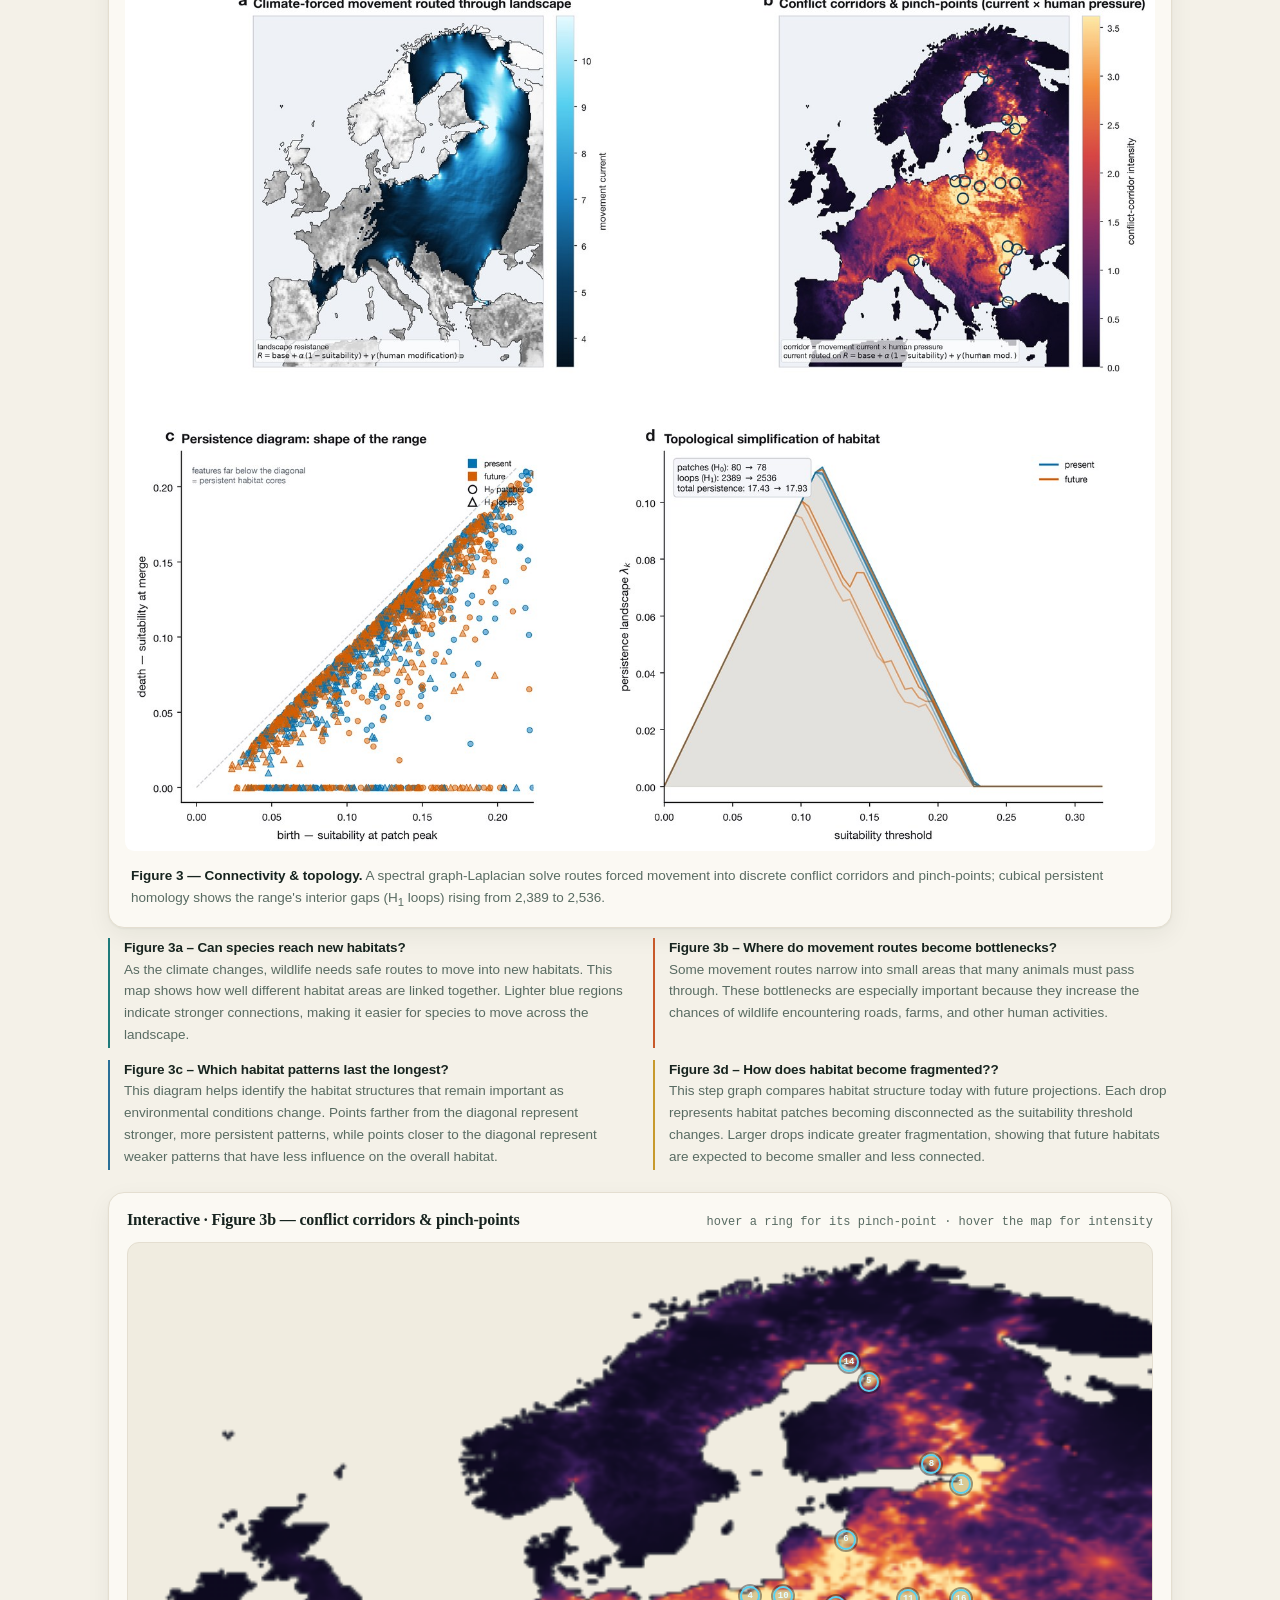
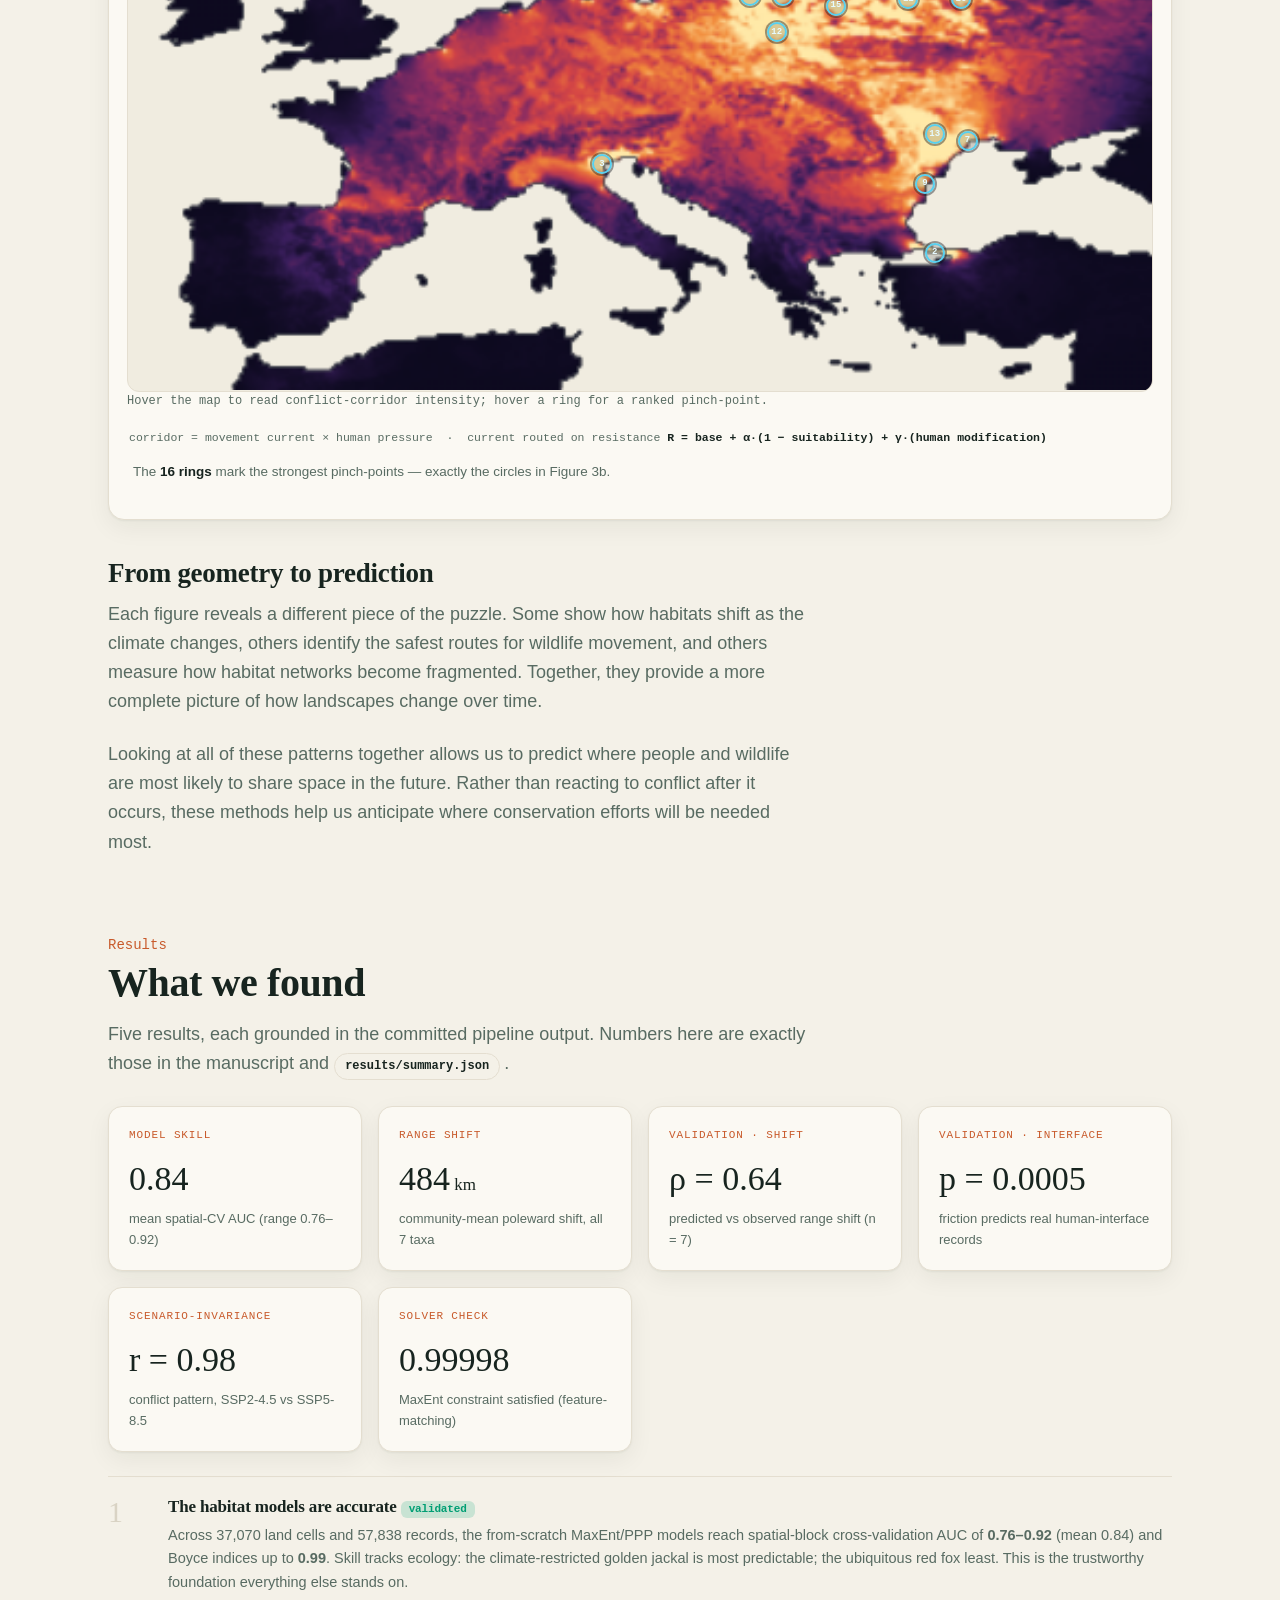
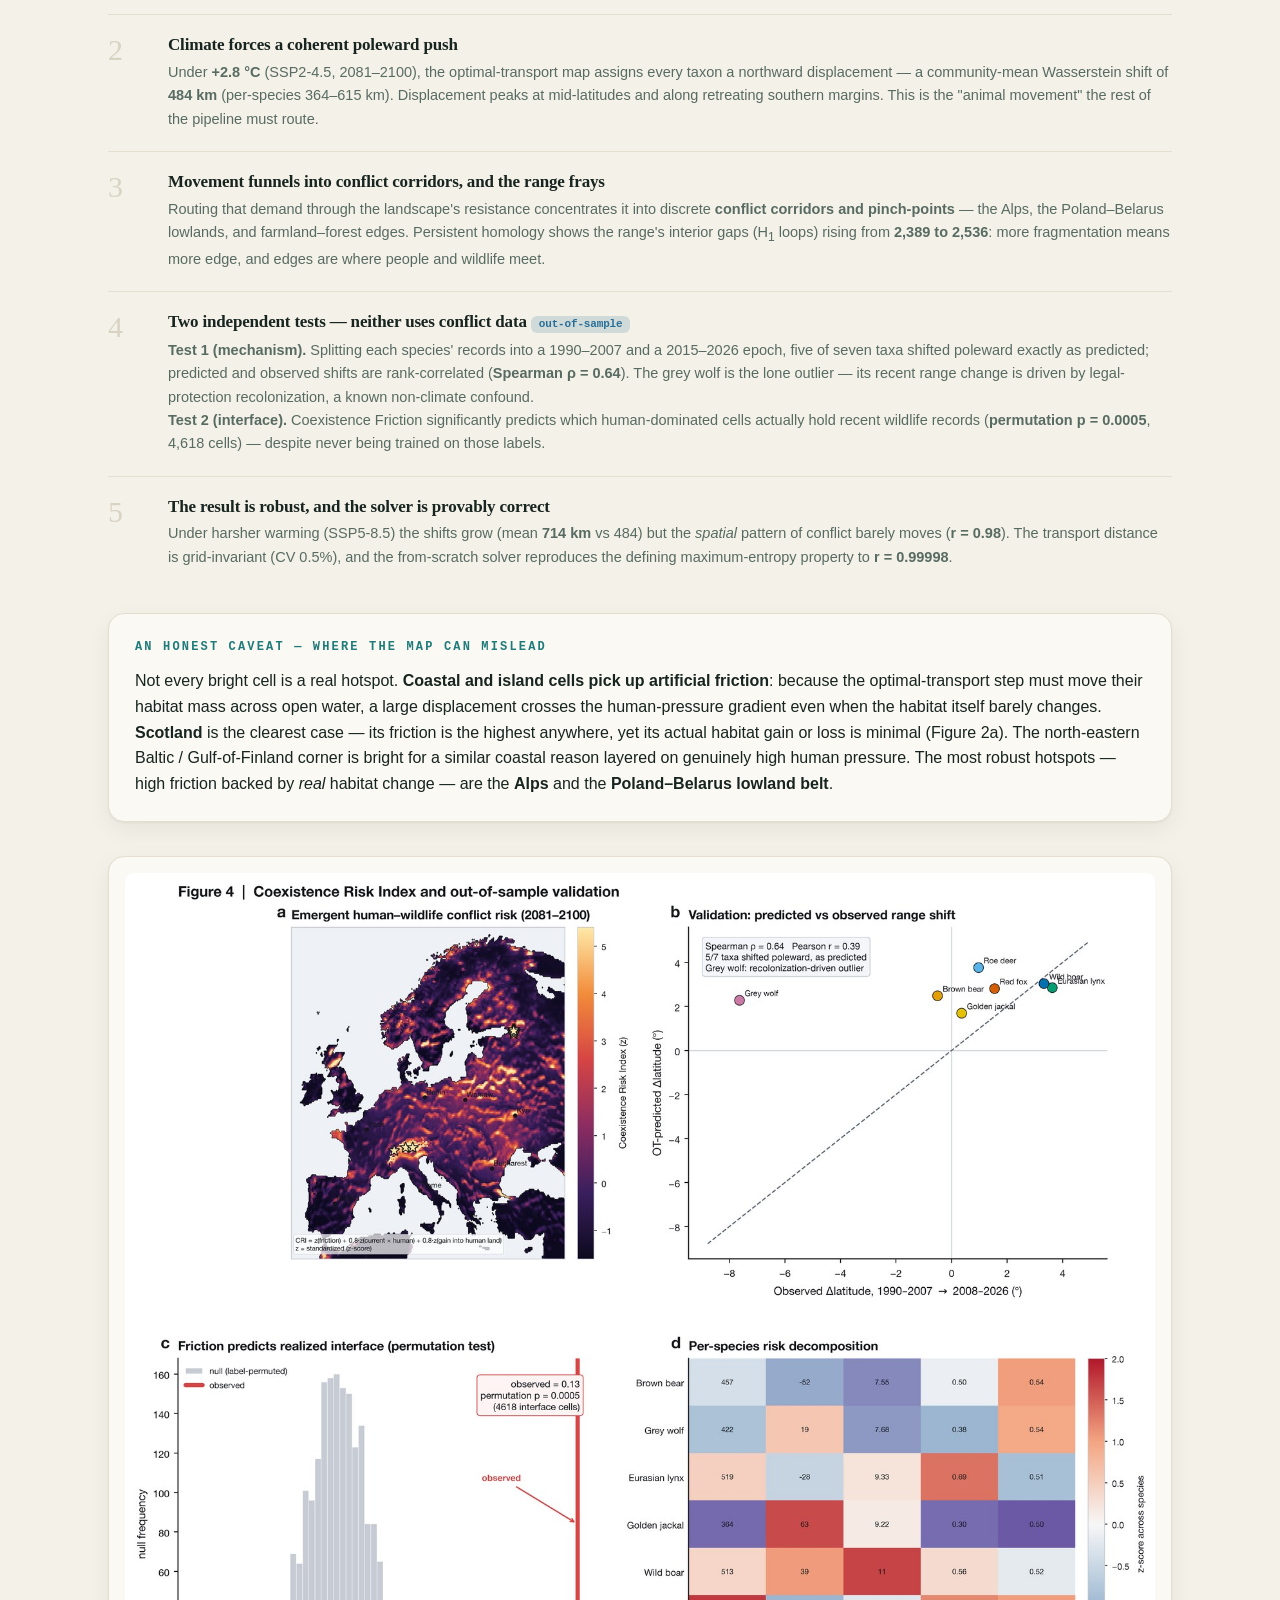
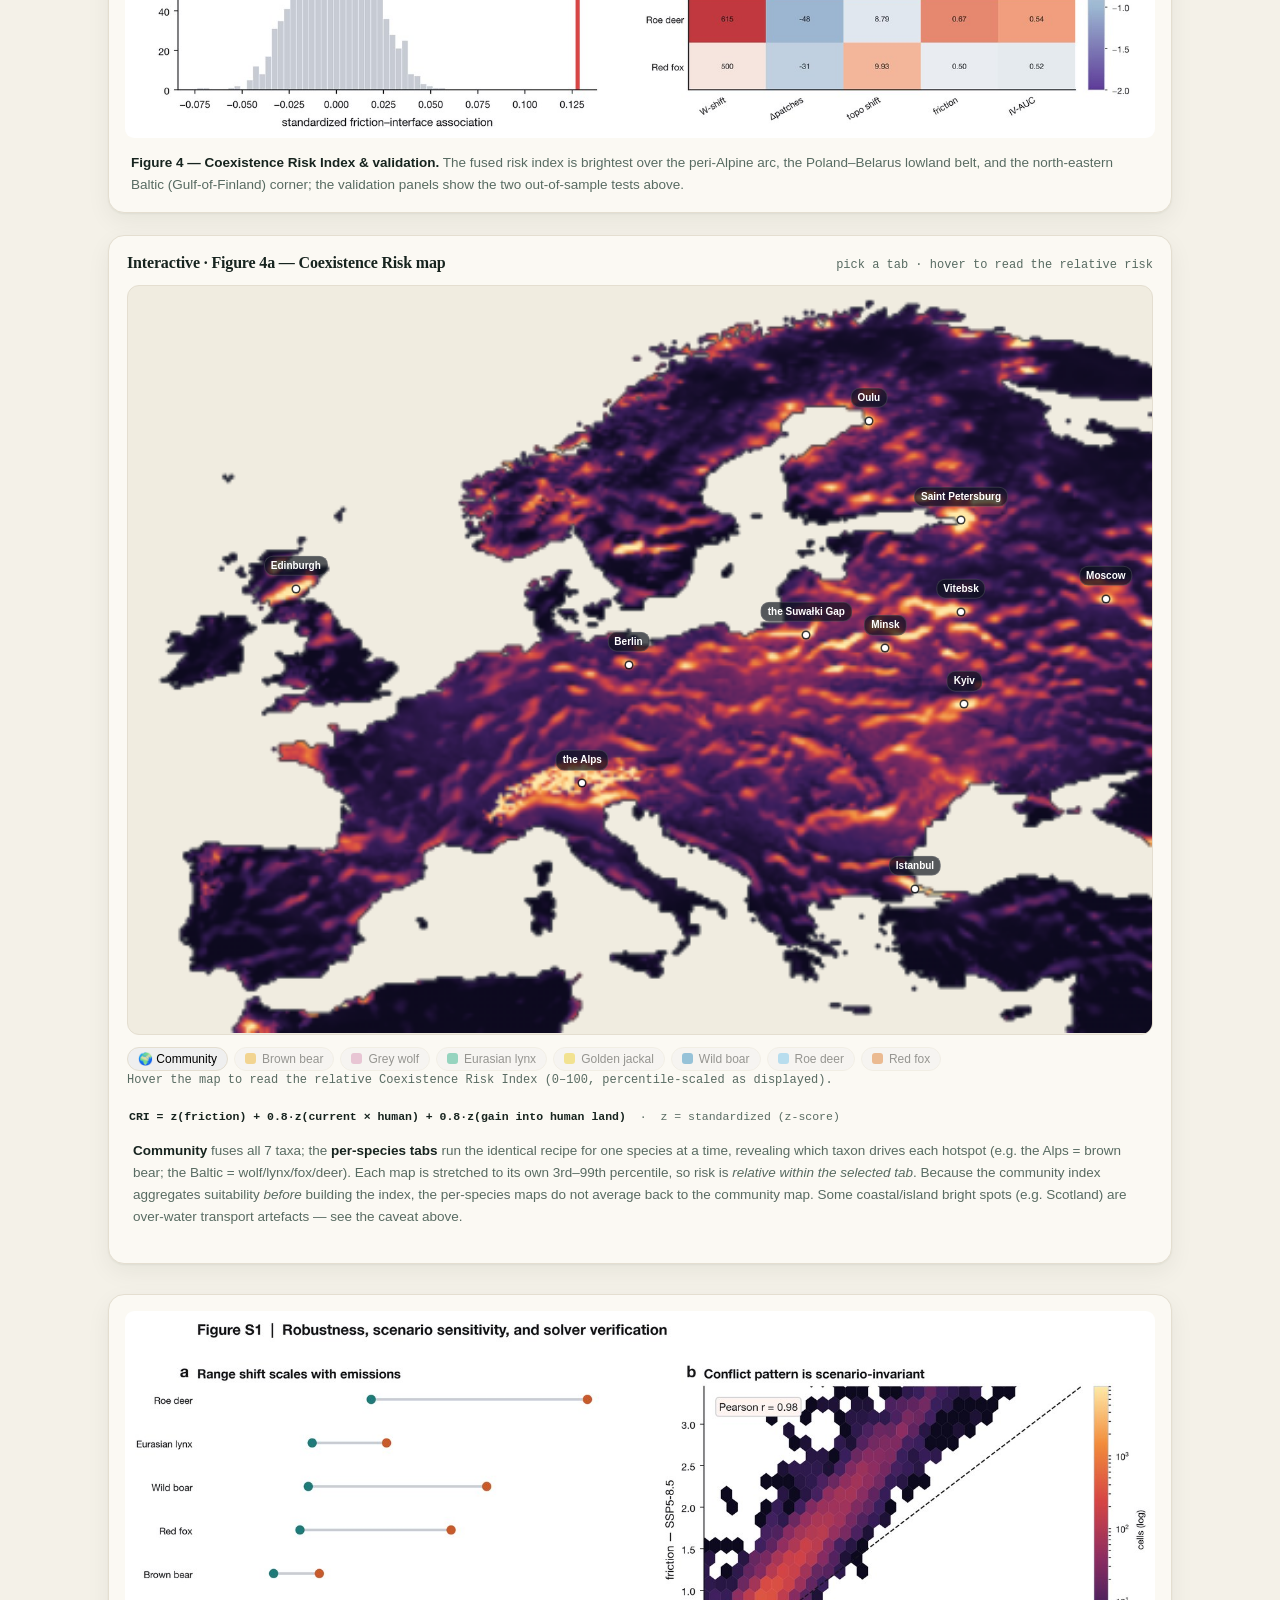
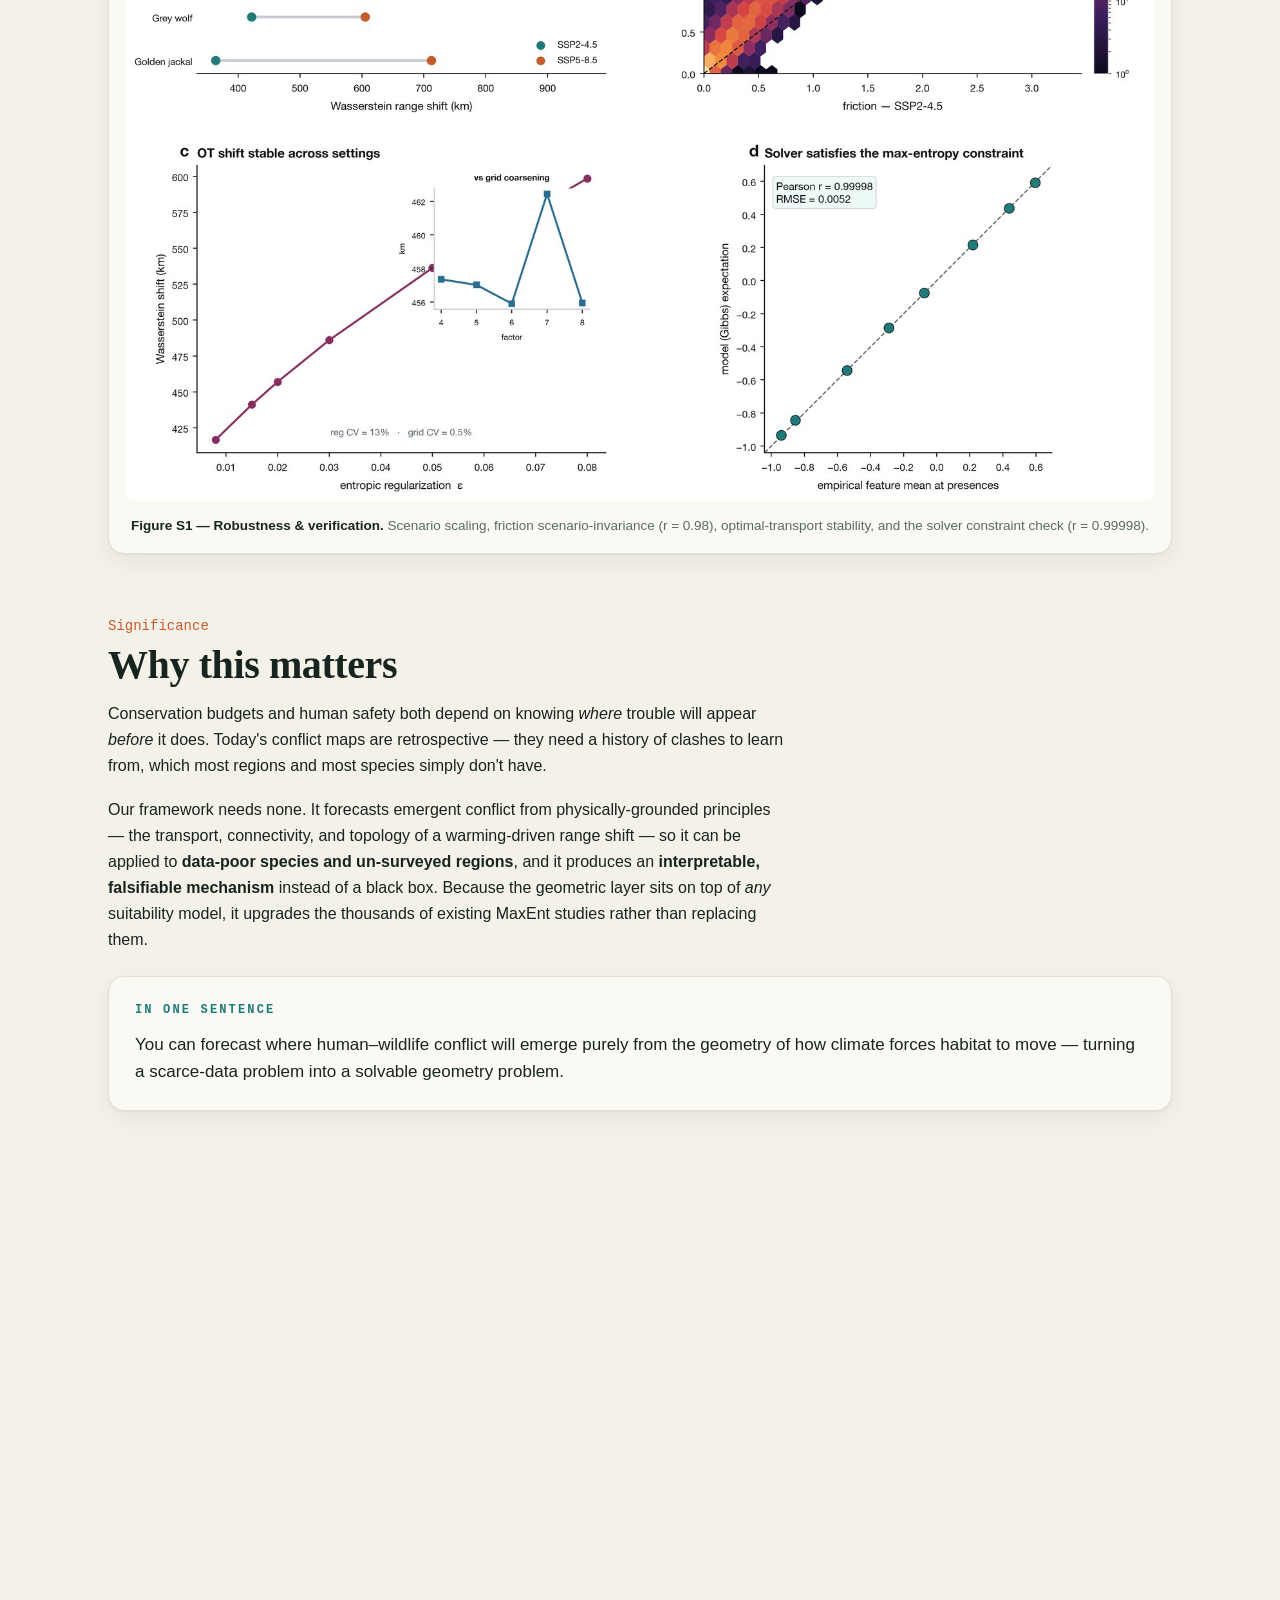
==== commit dfecb156: "removed a bunch of useless, nondescriptive buzzwords" ====
--- a/project/website/index.html
+++ b/project/website/index.html
@@ -32,8 +32,7 @@
     <p class="lede">Where will climate push Europe's wildlife into people? We turn
       human–wildlife conflict into a problem in the geometry of moving probability —
       and predict it <em>without ever training on conflict data</em>.</p>
-    <div class="by">Optimal transport · spectral graph theory · persistent homology · maximum entropy
-      &nbsp;•&nbsp; CMU Pre-College Final Project · Topic 25</div>
+    <div class="by">CMU Pre-College Final Project · Topic 25</div>
     <div class="cta">
       <a class="btn primary" href="#results">See the results</a>
       <a class="btn" href="#game">Play the escape room</a>
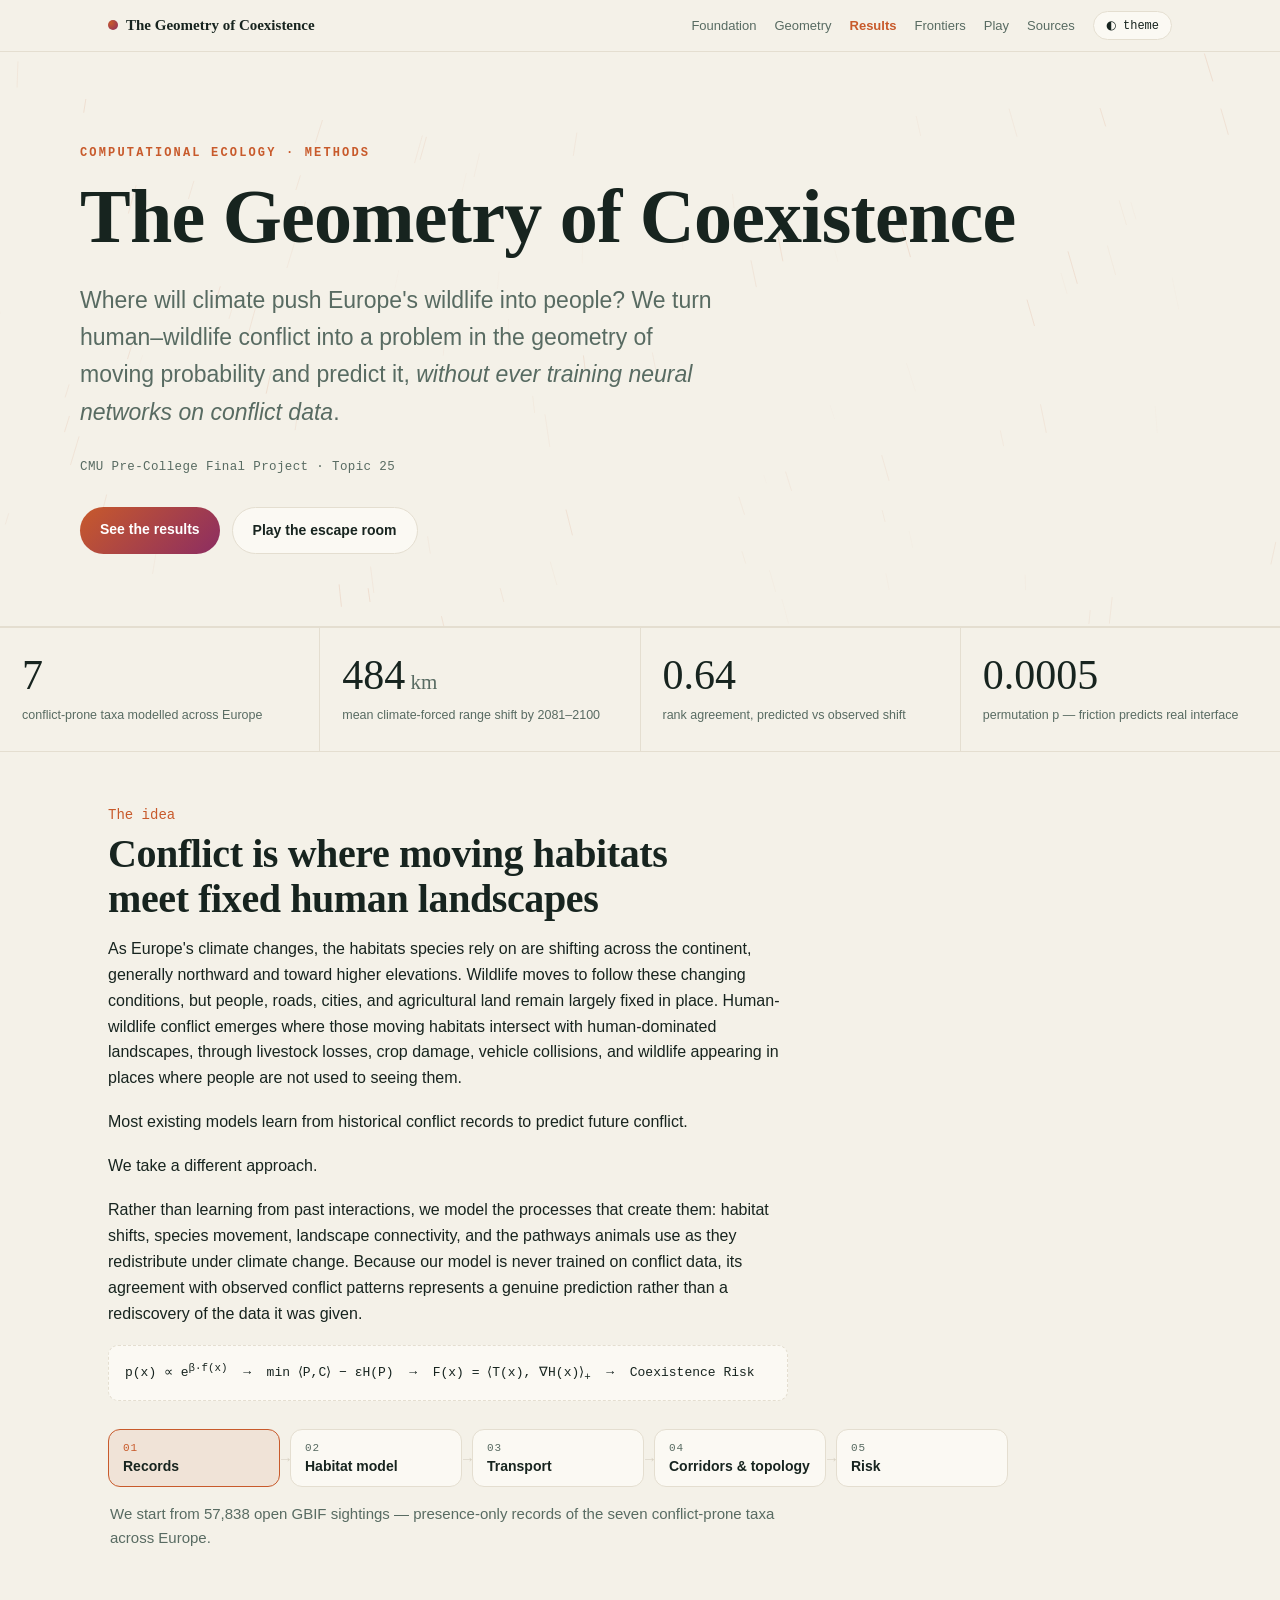
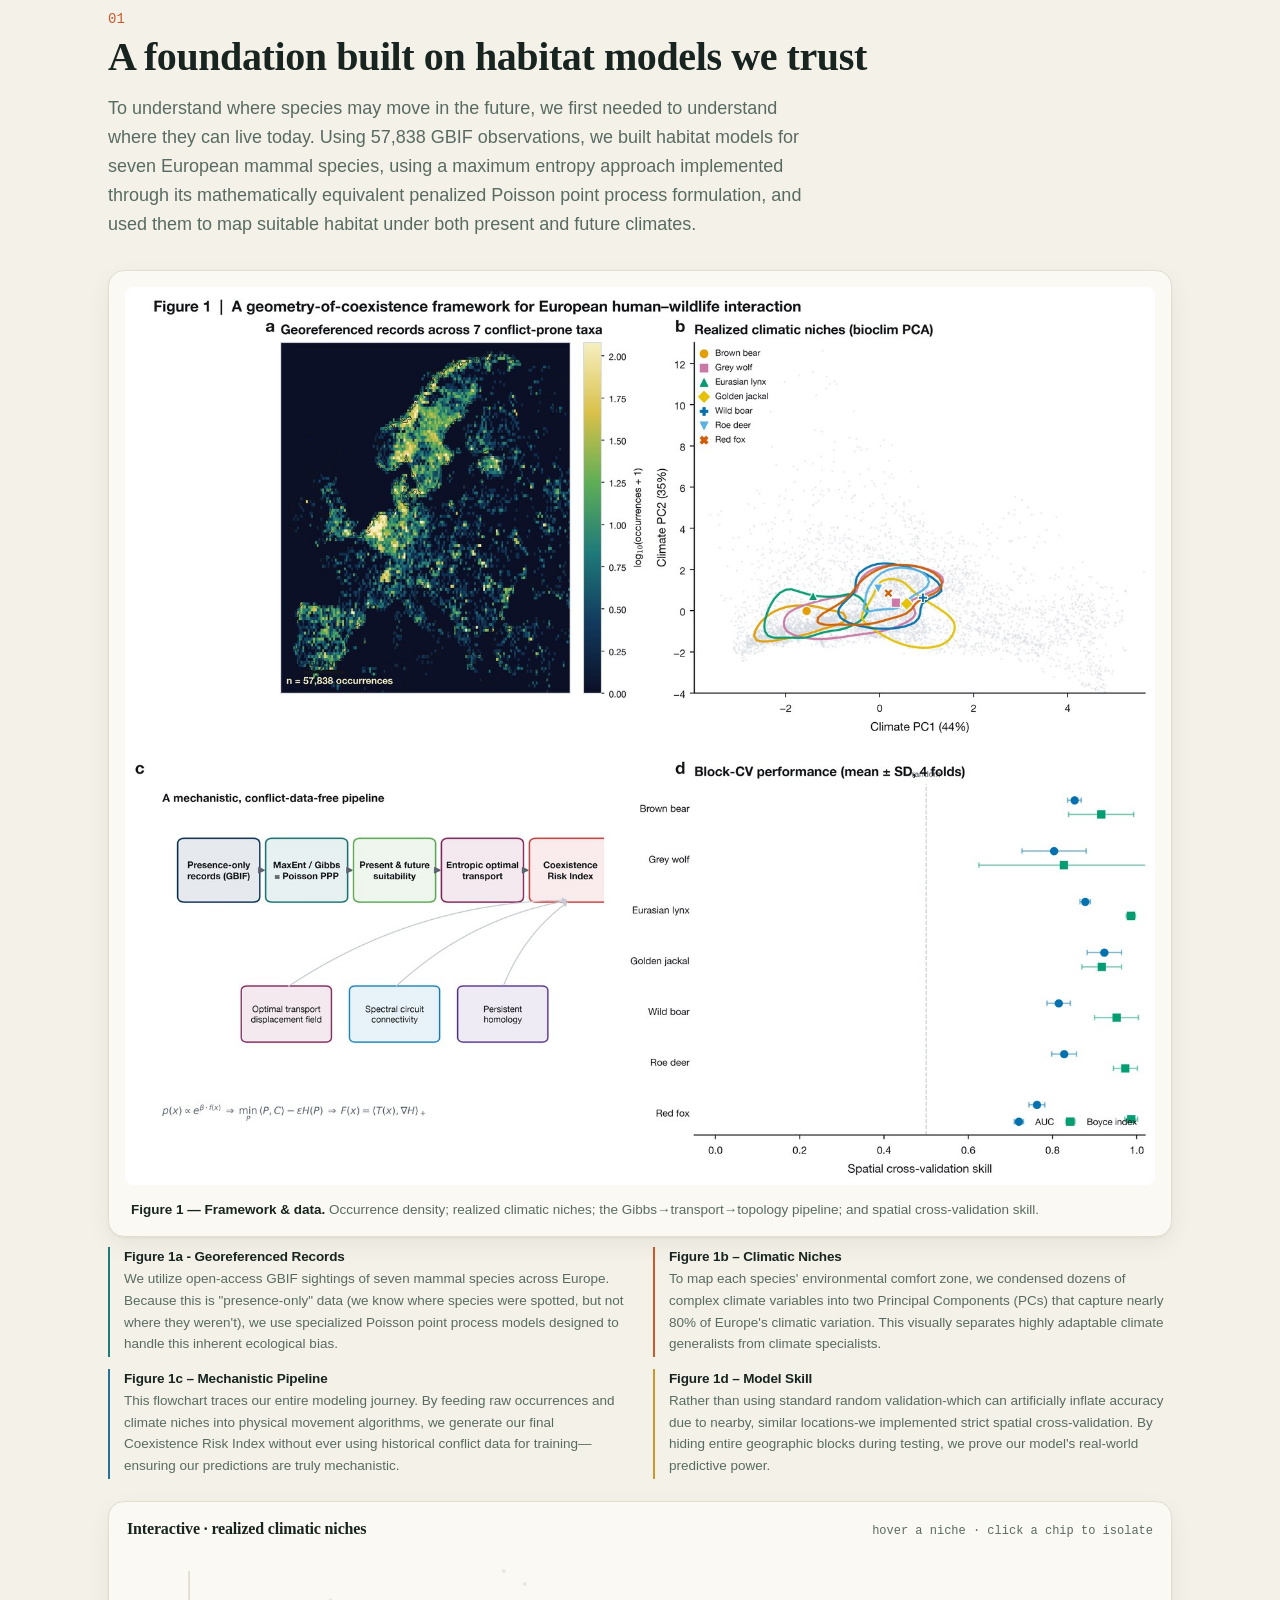
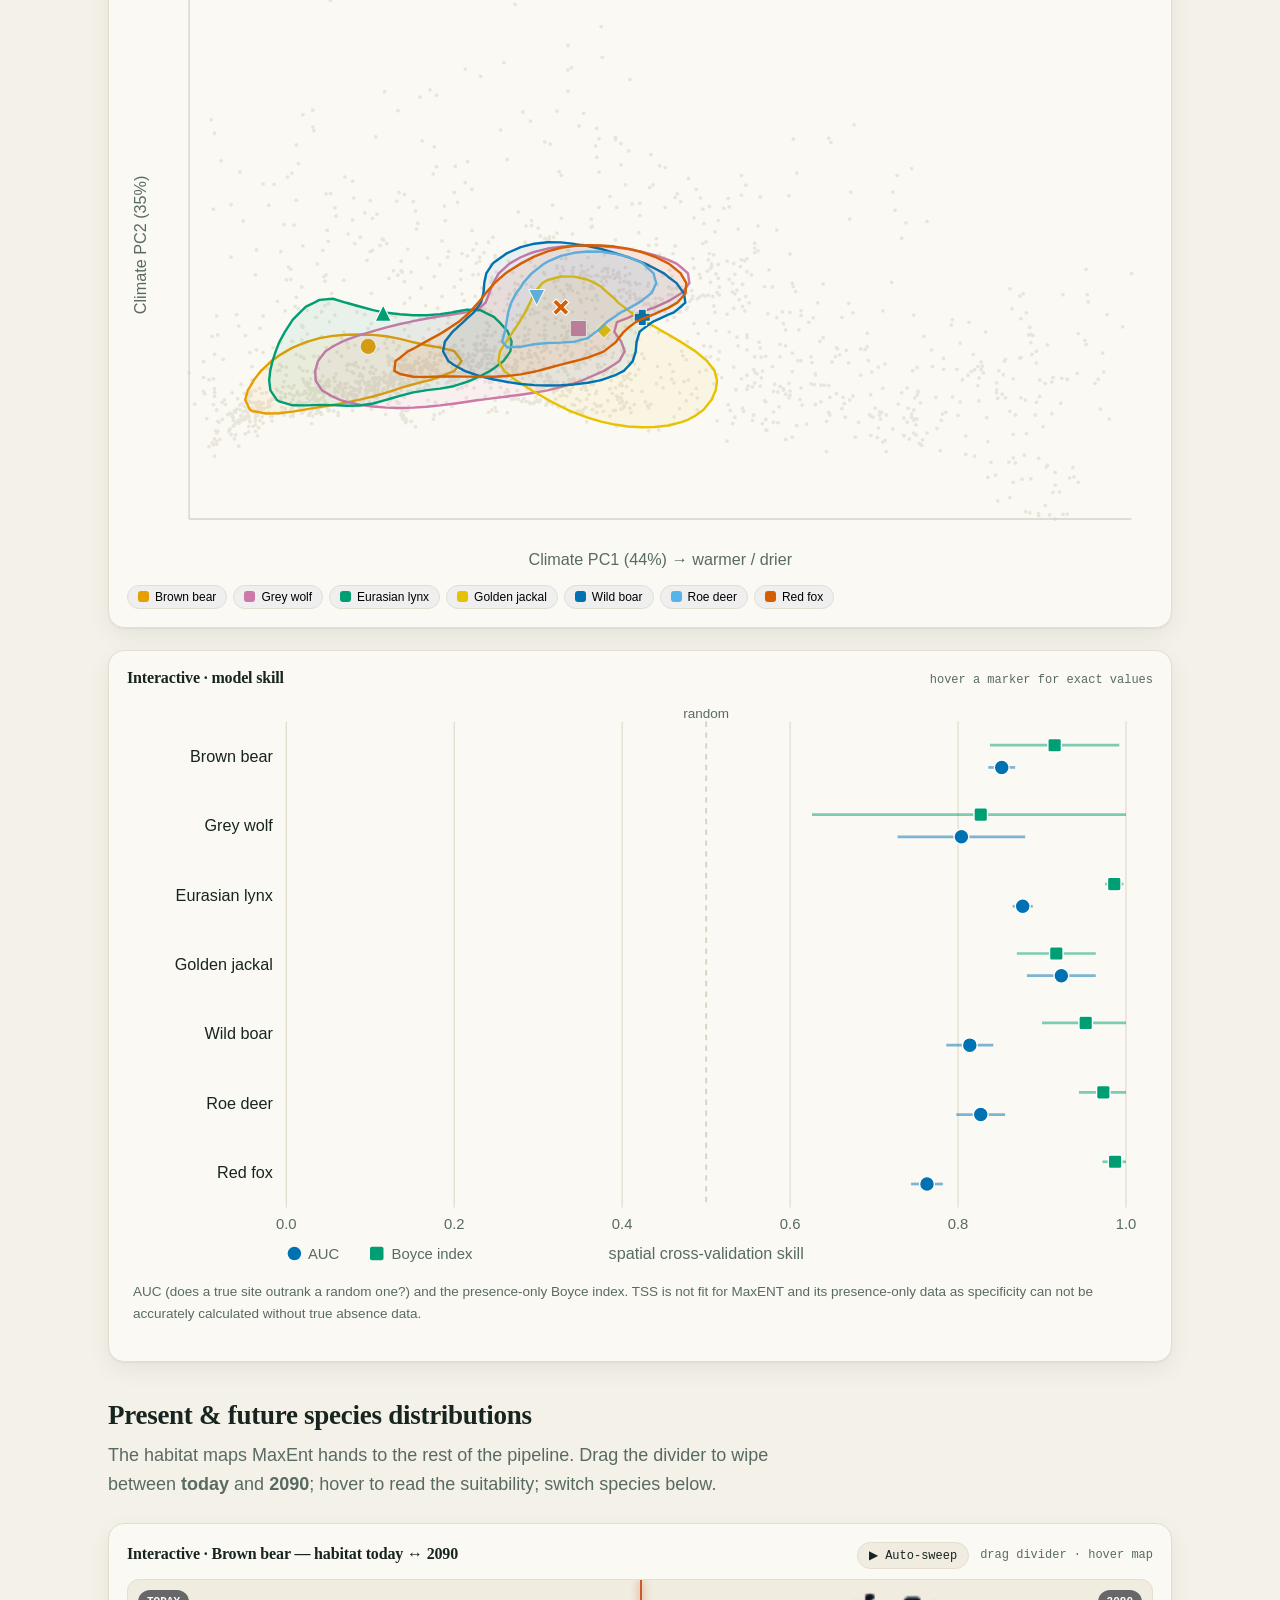
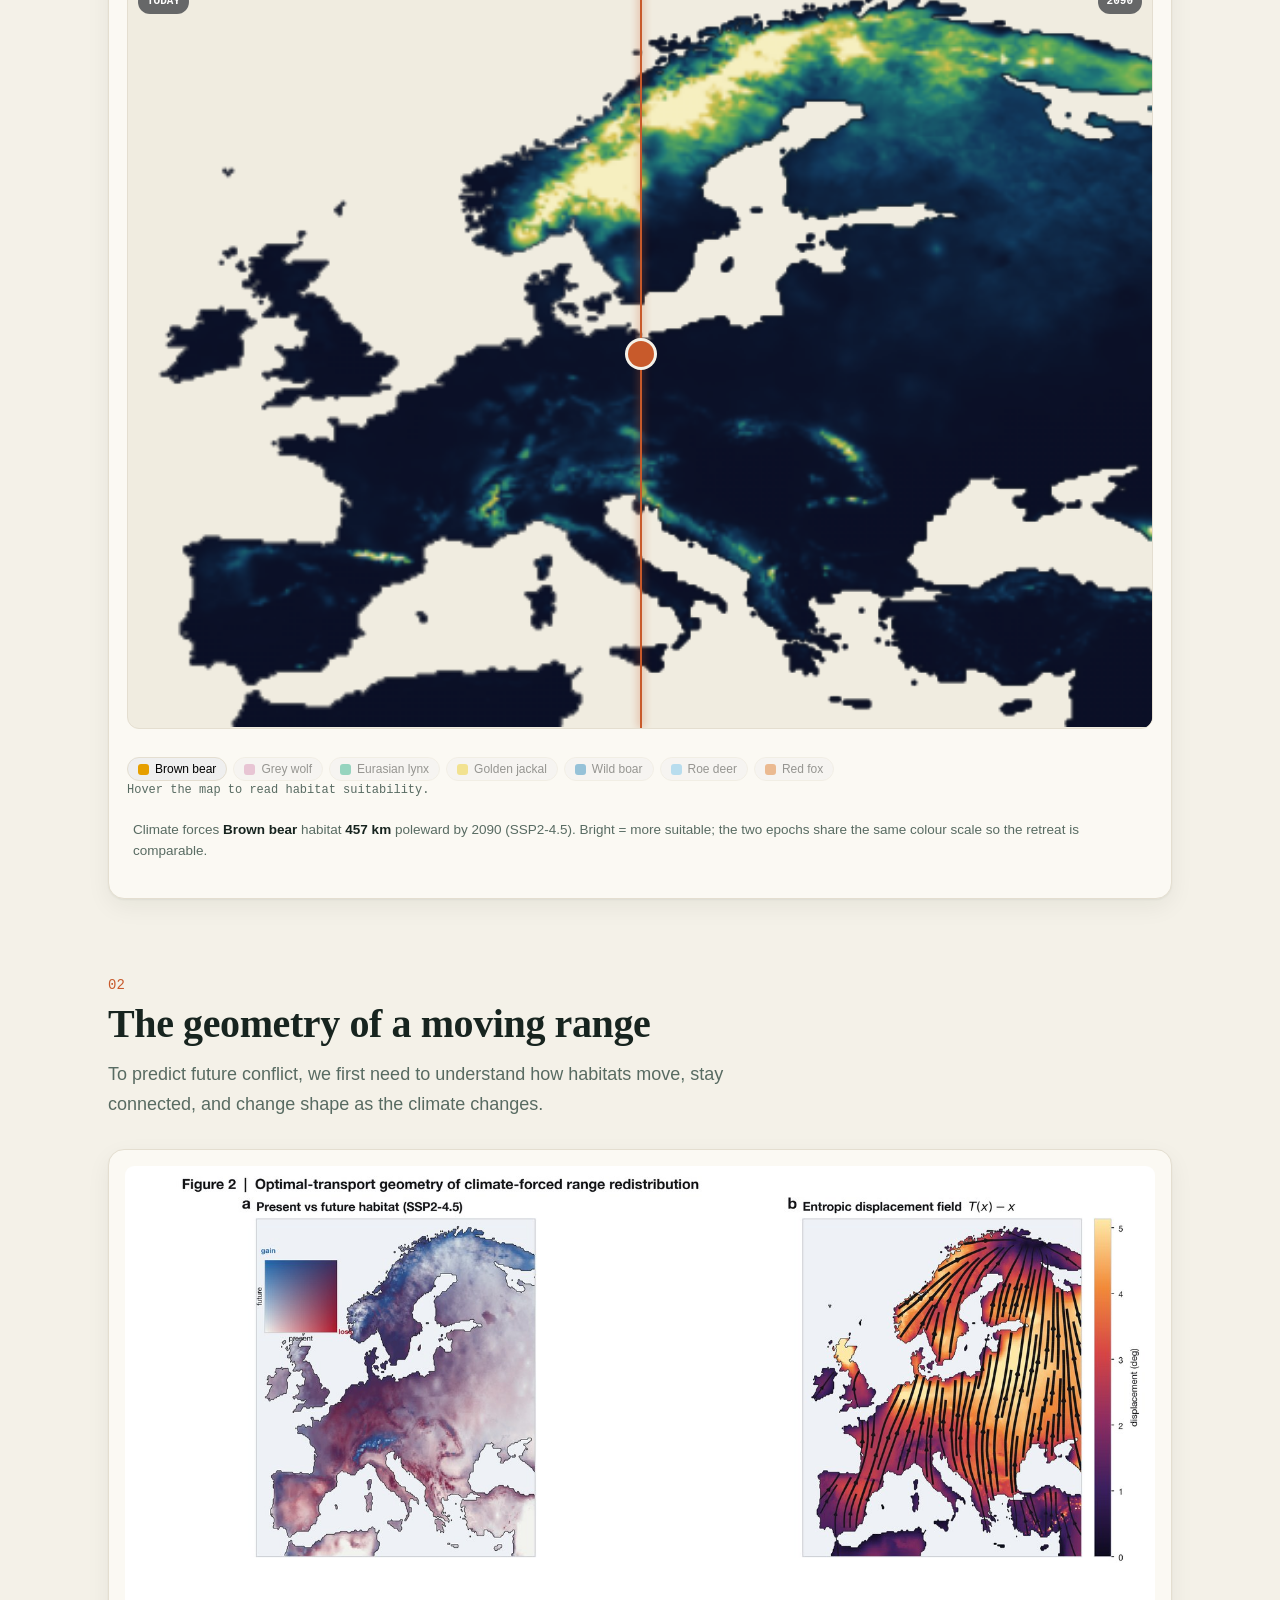
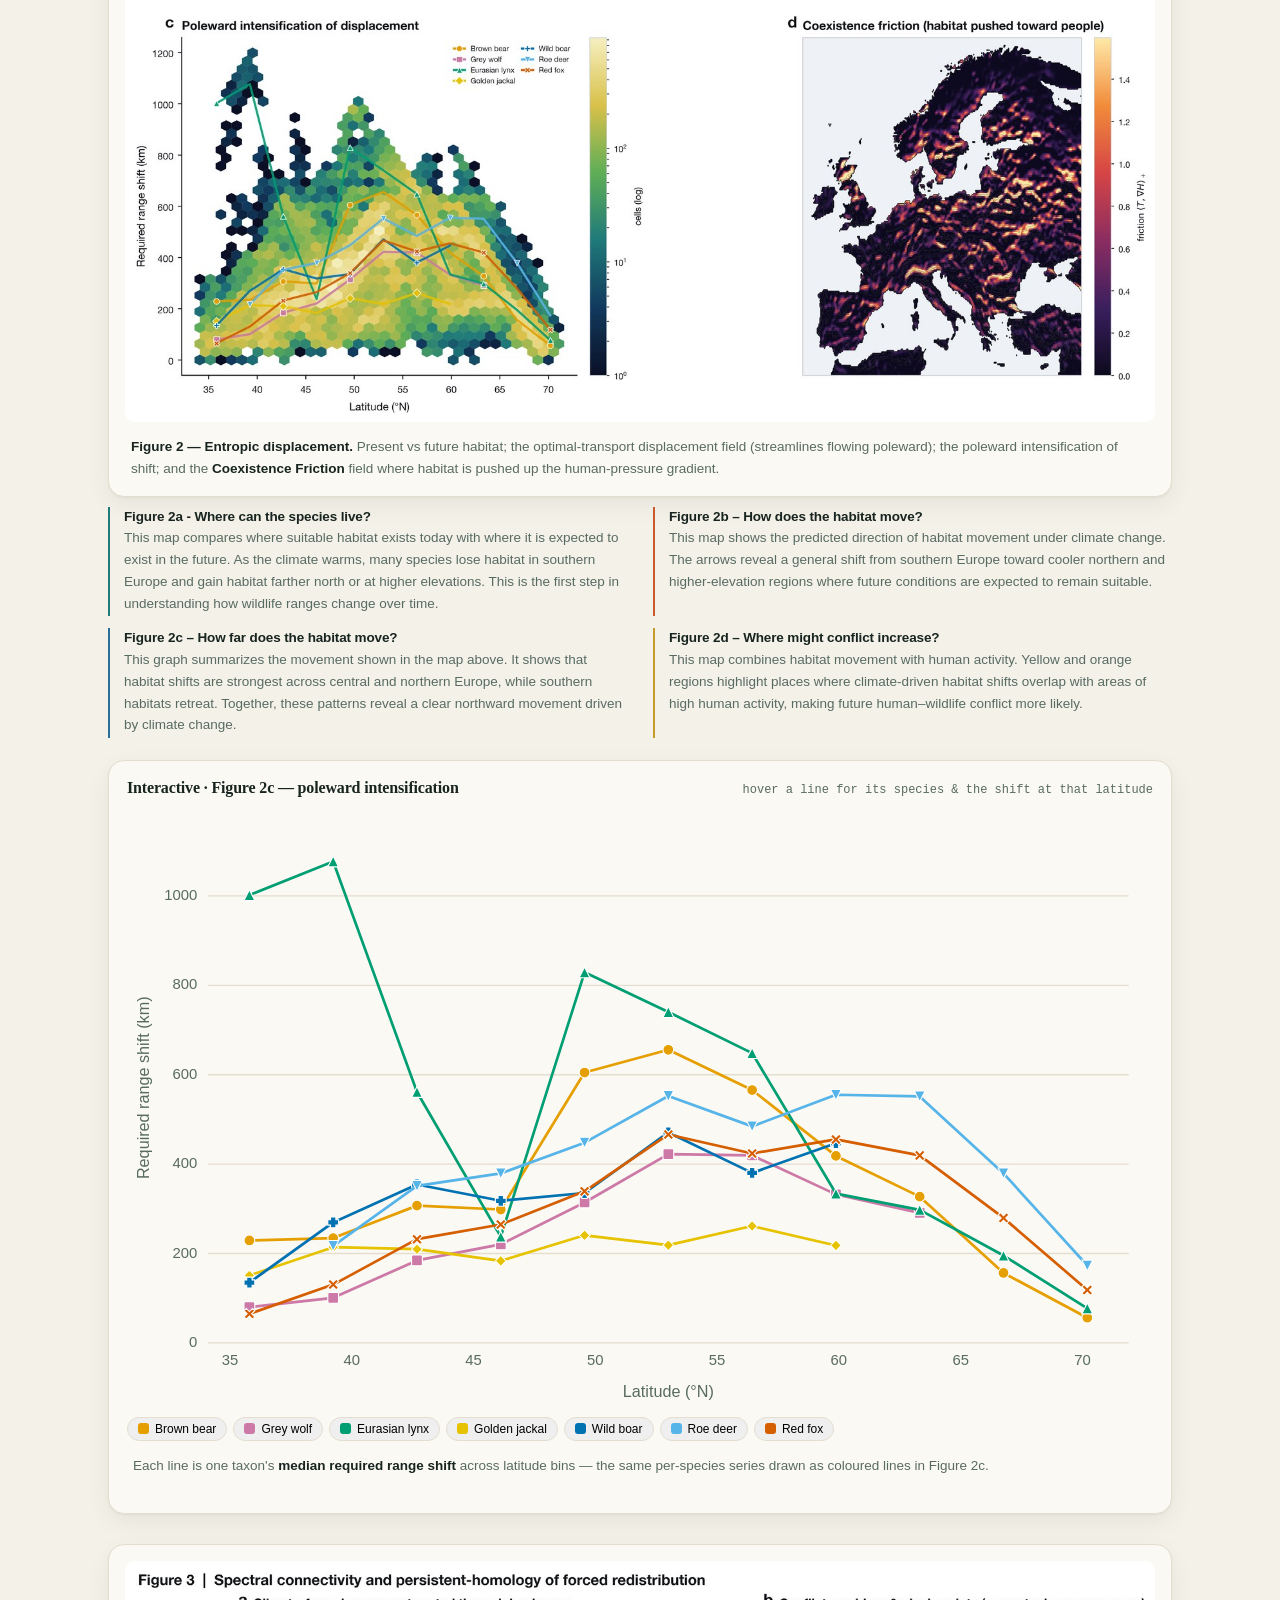
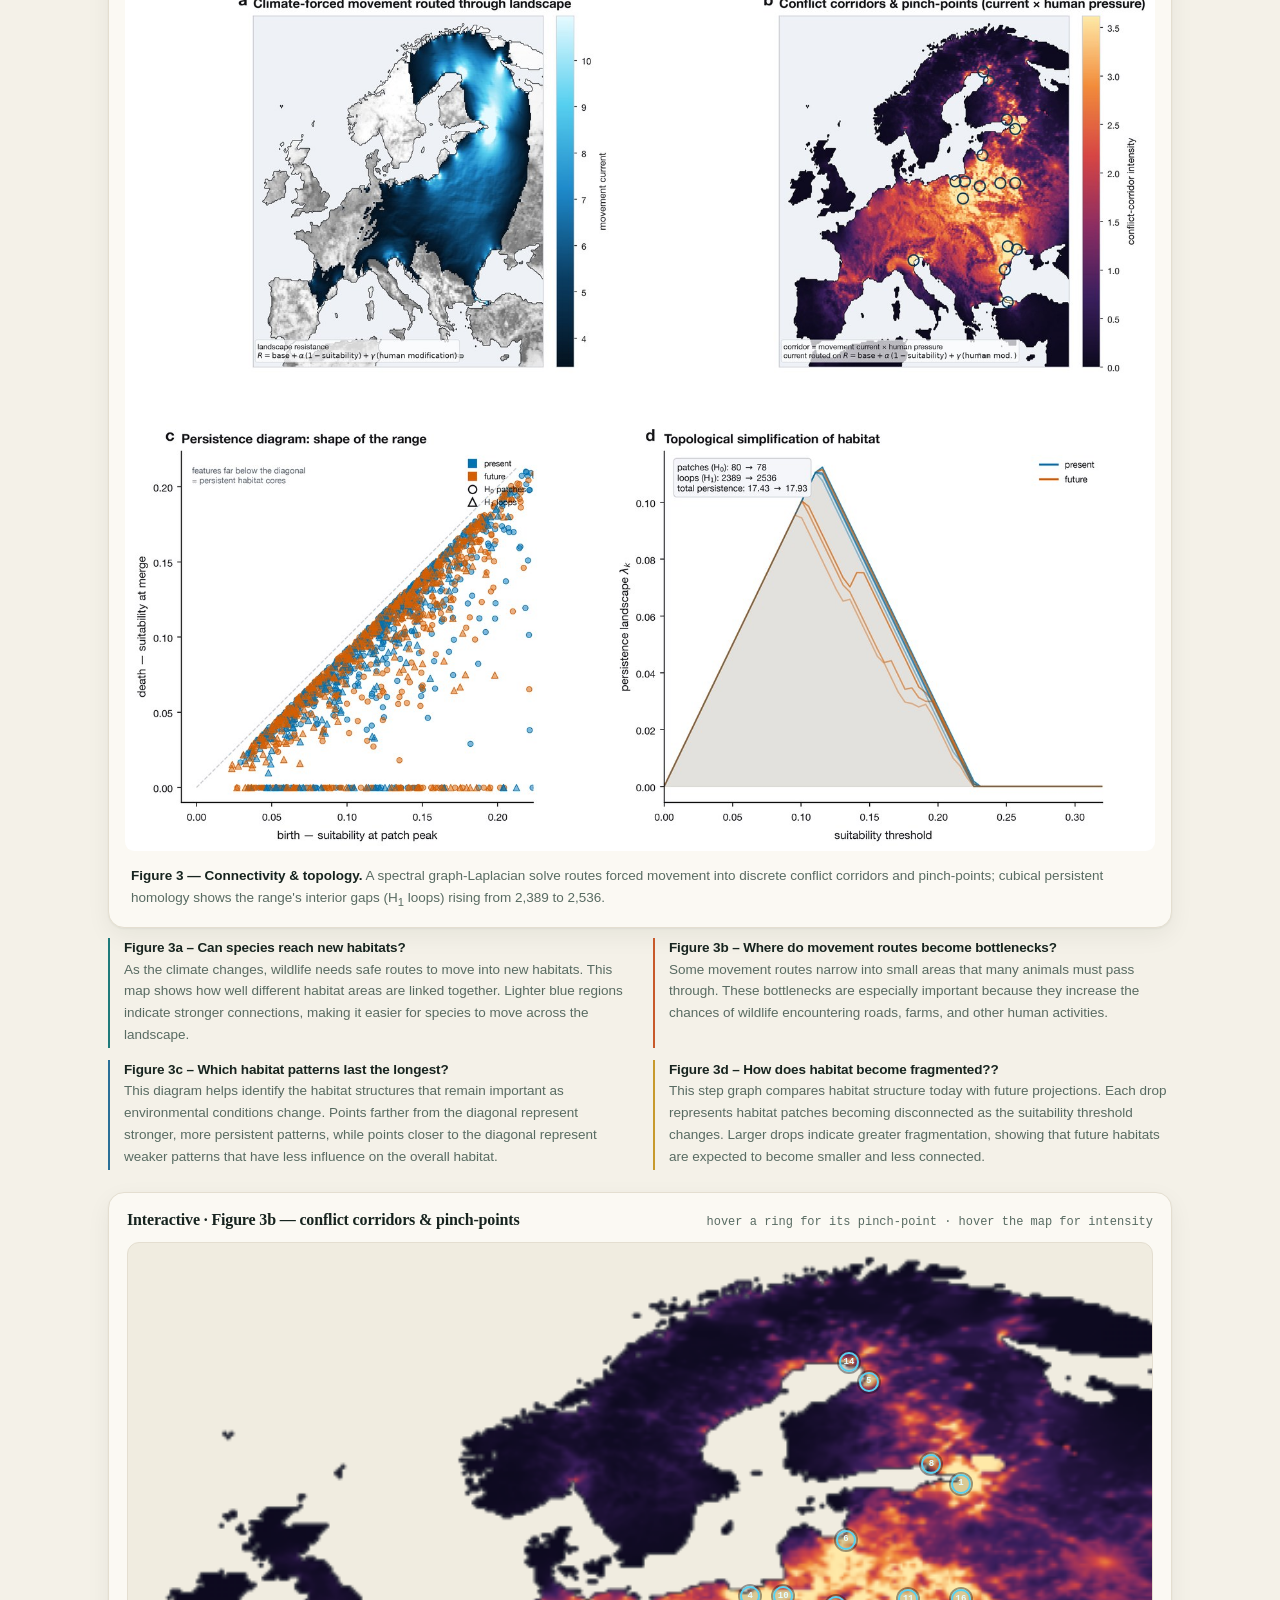
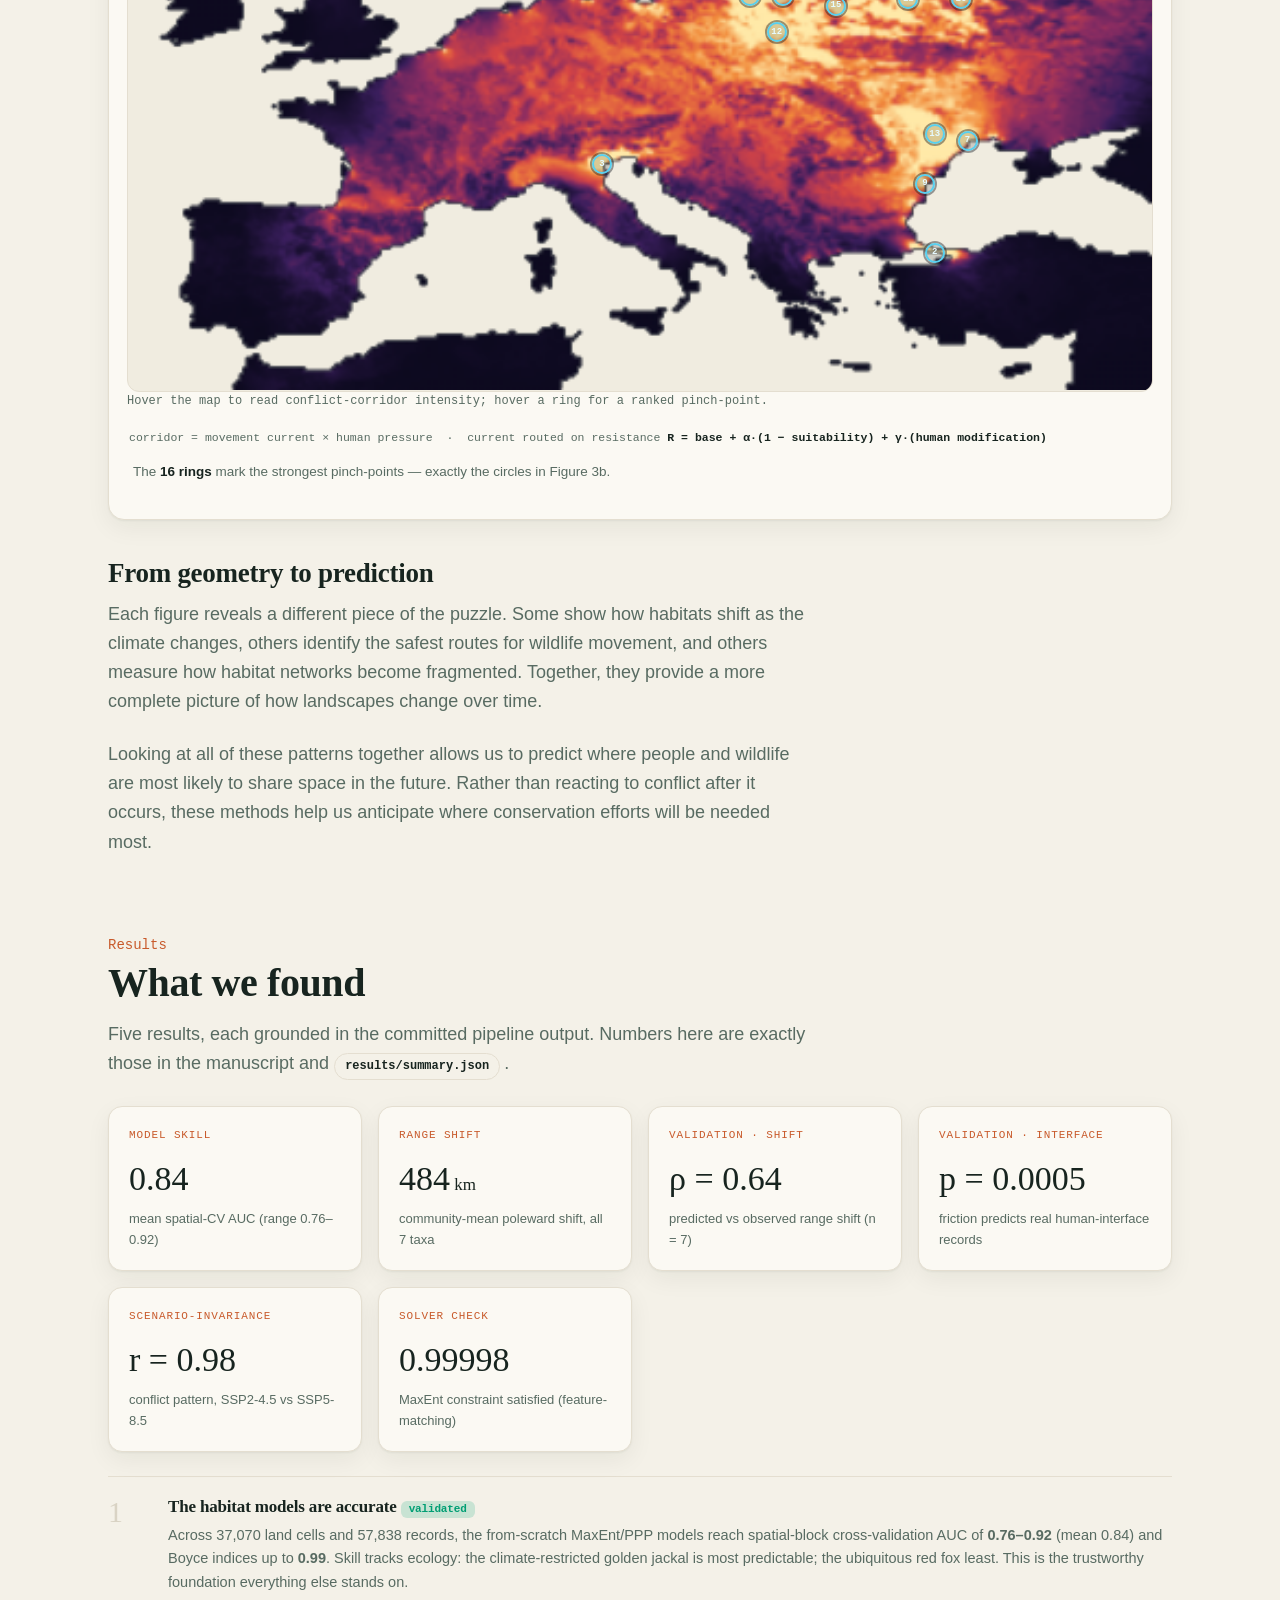
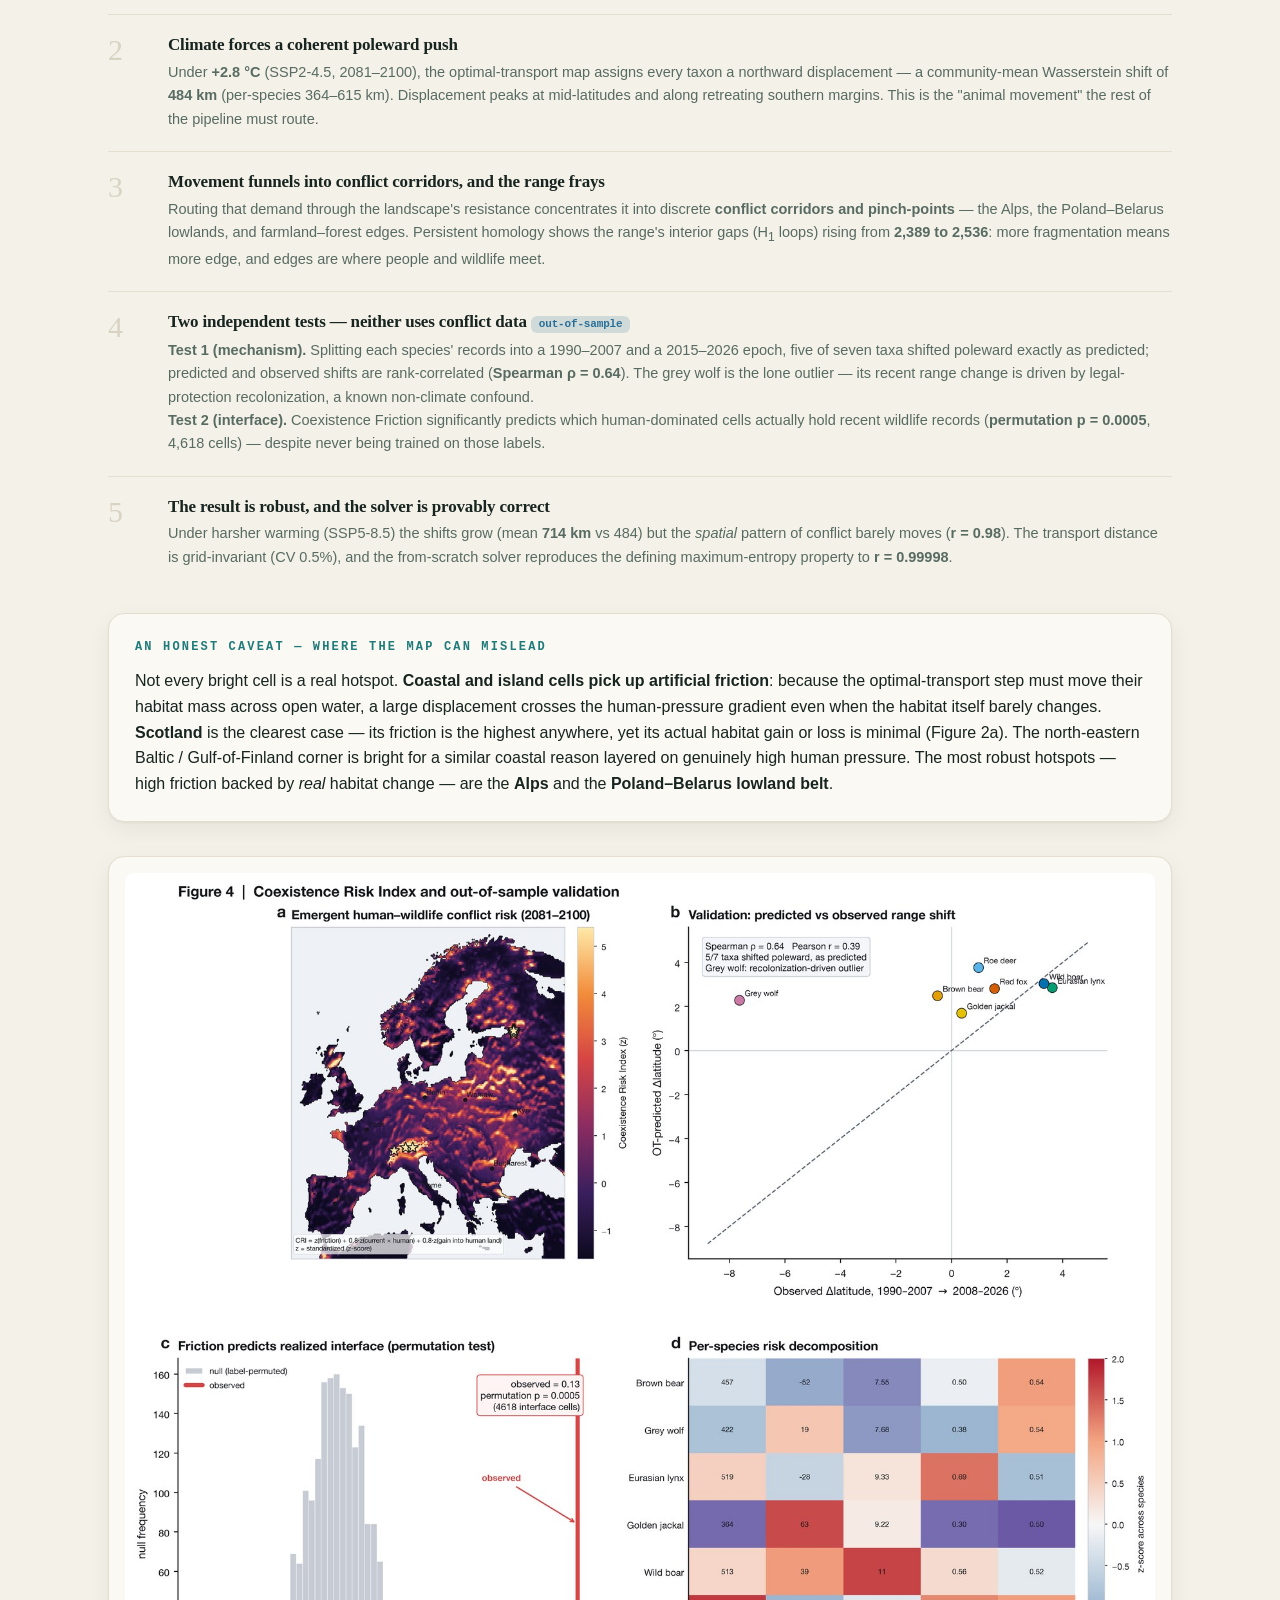
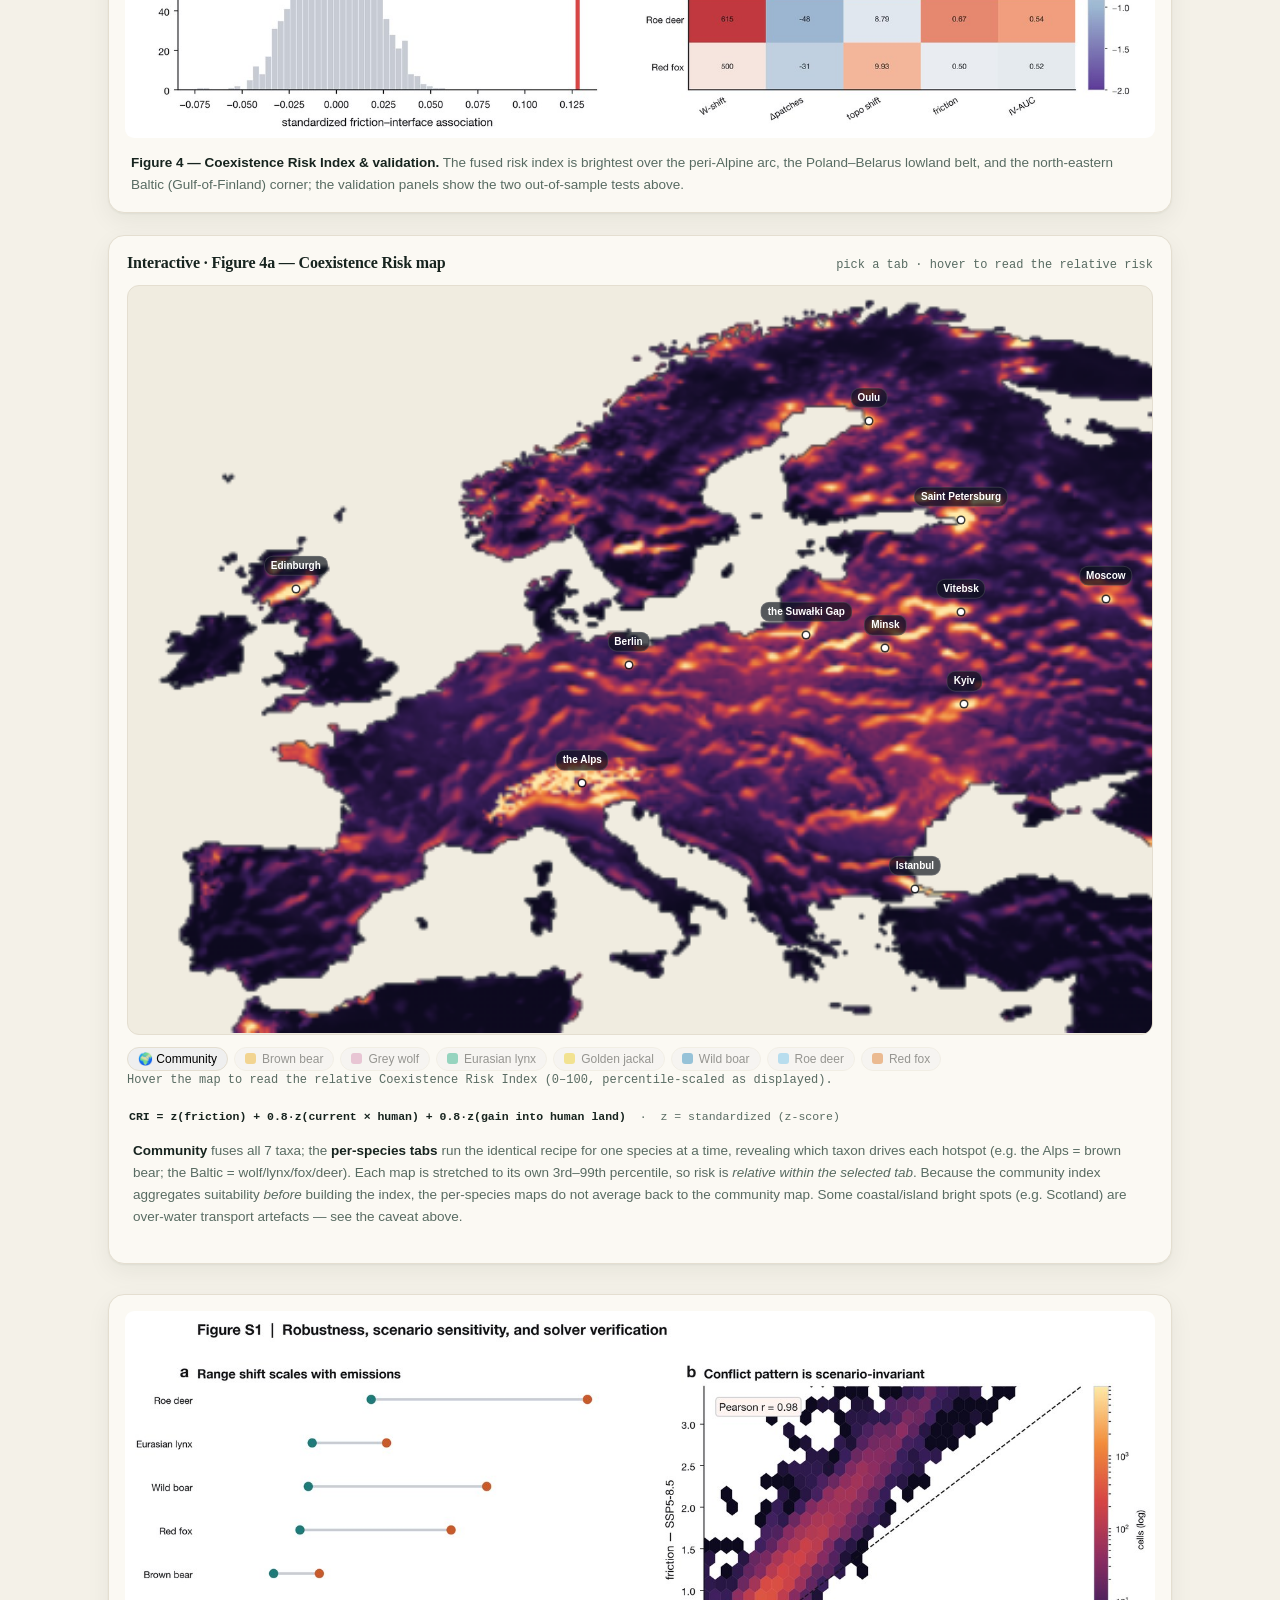
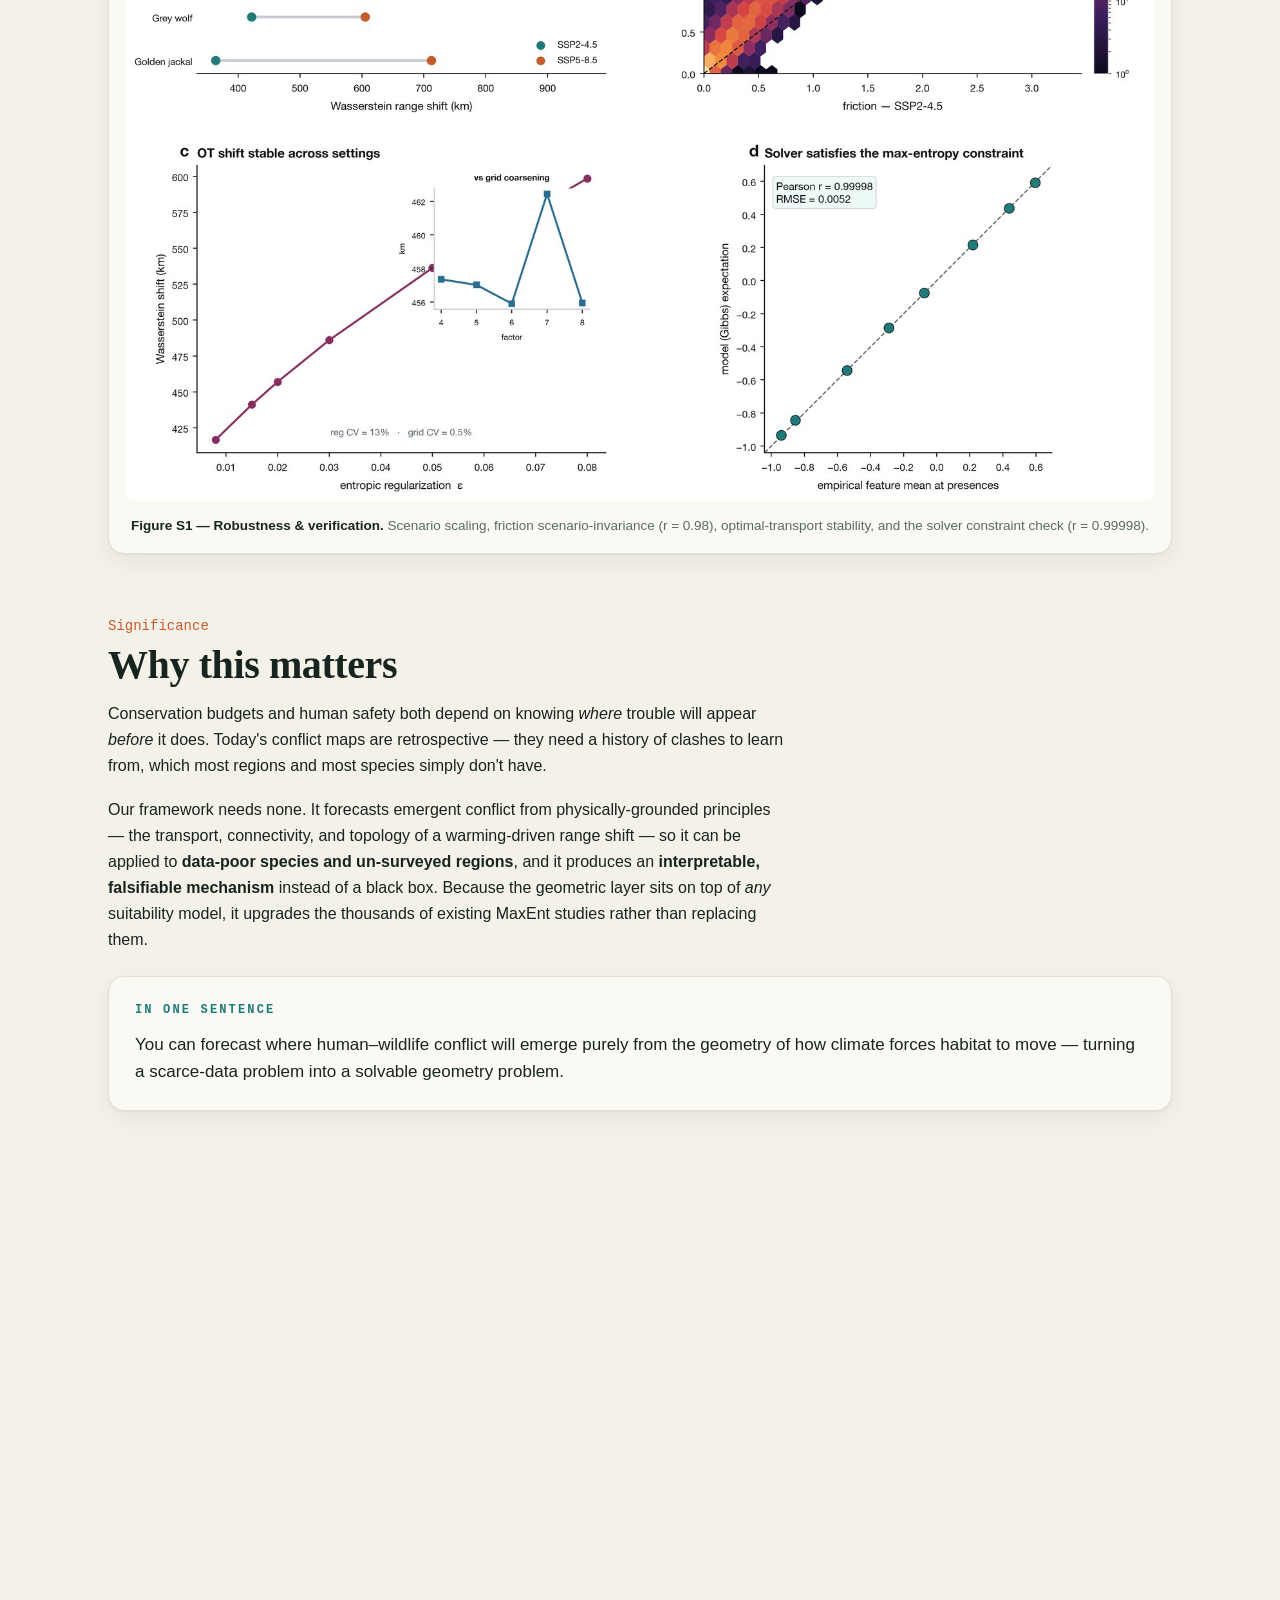
==== commit 8f5e9c1e: "minor change" ====
--- a/project/website/index.html
+++ b/project/website/index.html
@@ -30,8 +30,7 @@
     <div class="eyebrow">Computational ecology · methods</div>
     <h1>The Geometry of Coexistence</h1>
     <p class="lede">Where will climate push Europe's wildlife into people? We turn
-      human–wildlife conflict into a problem in the geometry of moving probability —
-      and predict it <em>without ever training on conflict data</em>.</p>
+      human–wildlife conflict into a problem in the geometry of moving probability and predict it, <em>without ever training neural networks on conflict data</em>.</p>
     <div class="by">CMU Pre-College Final Project · Topic 25</div>
     <div class="cta">
       <a class="btn primary" href="#results">See the results</a>
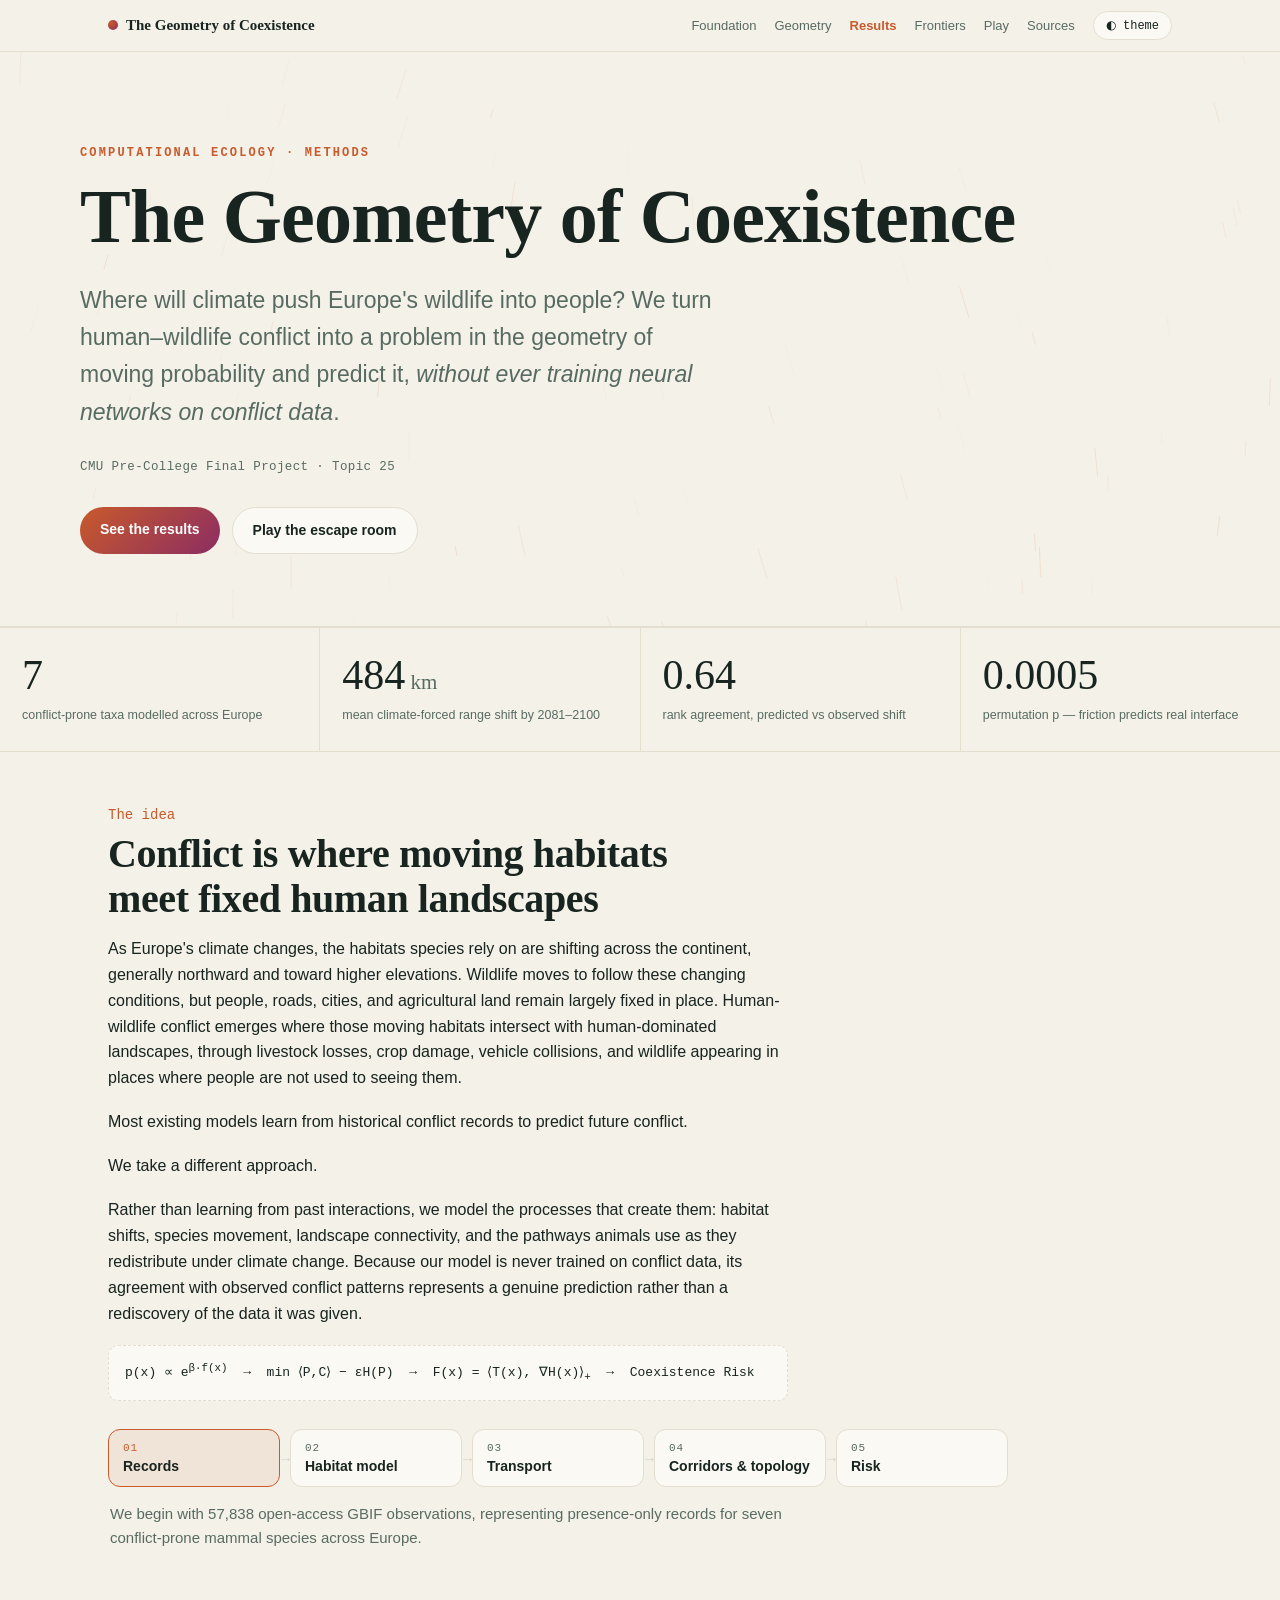
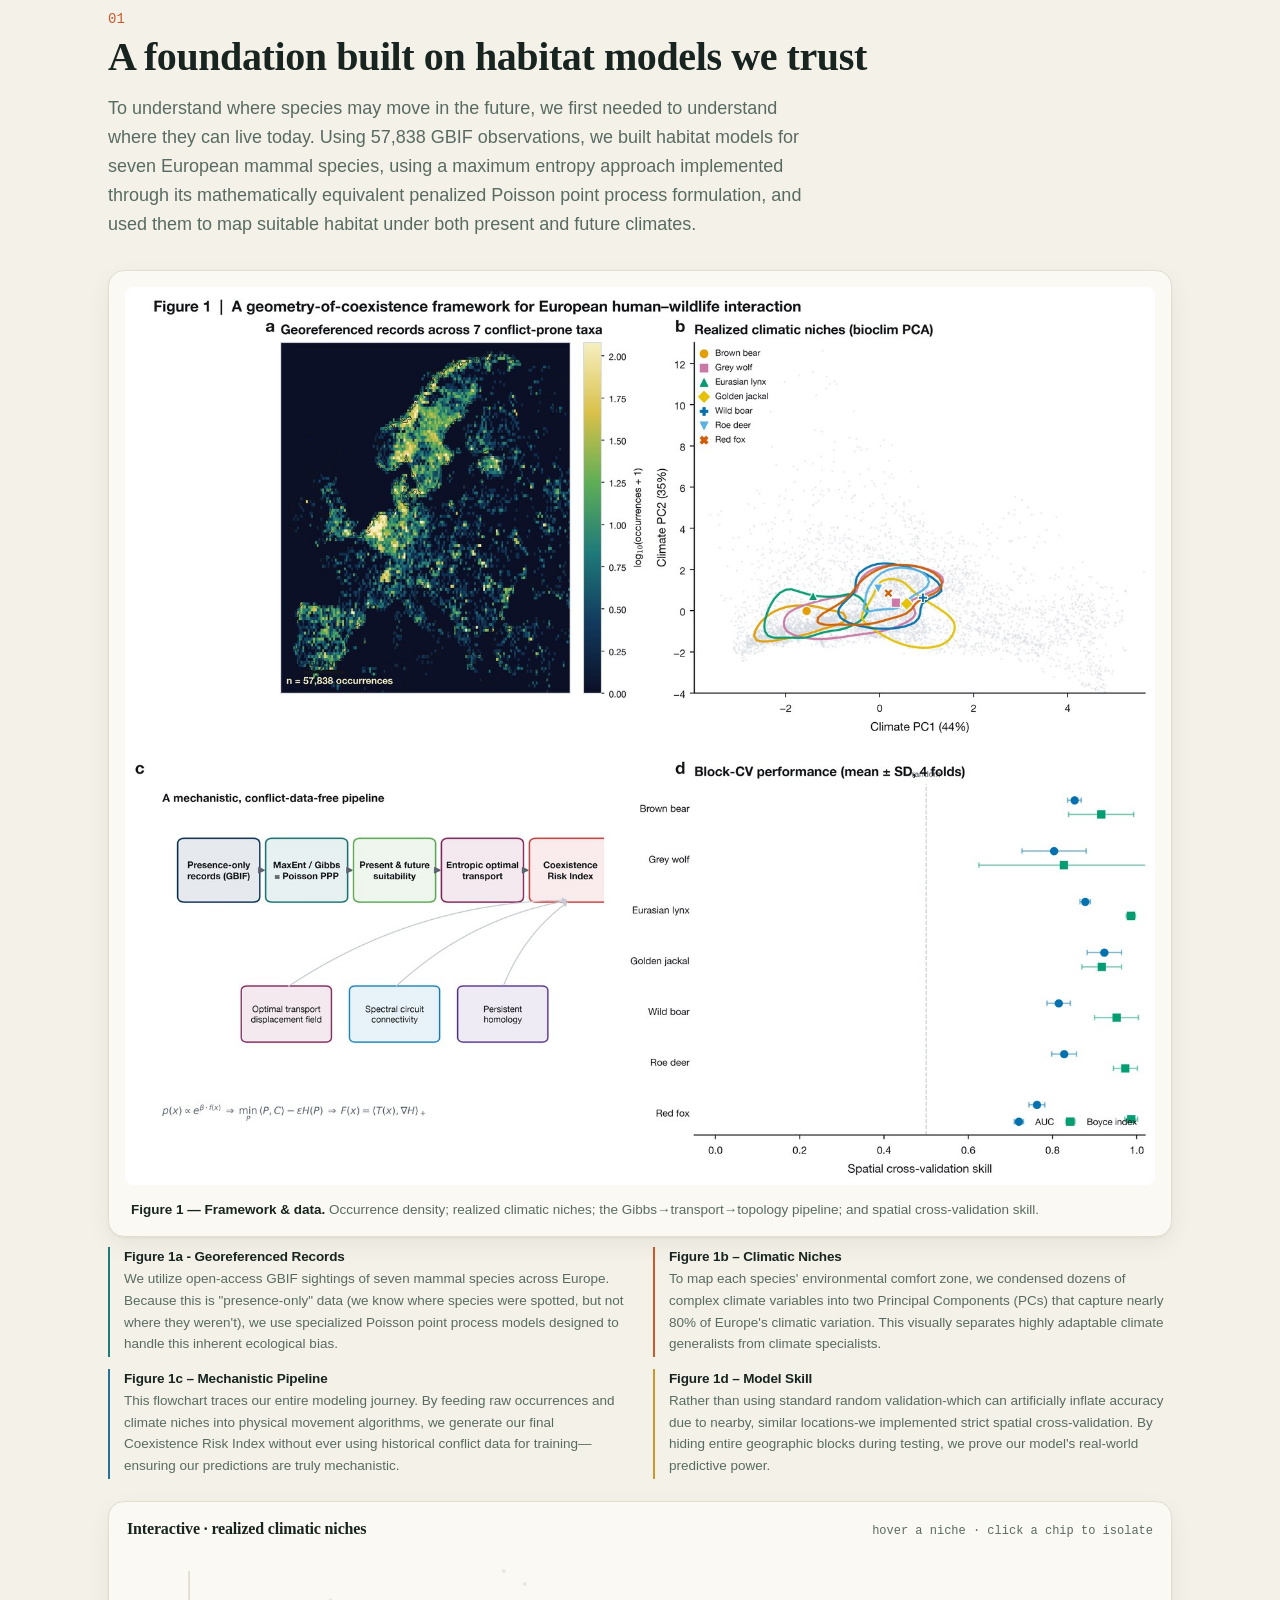
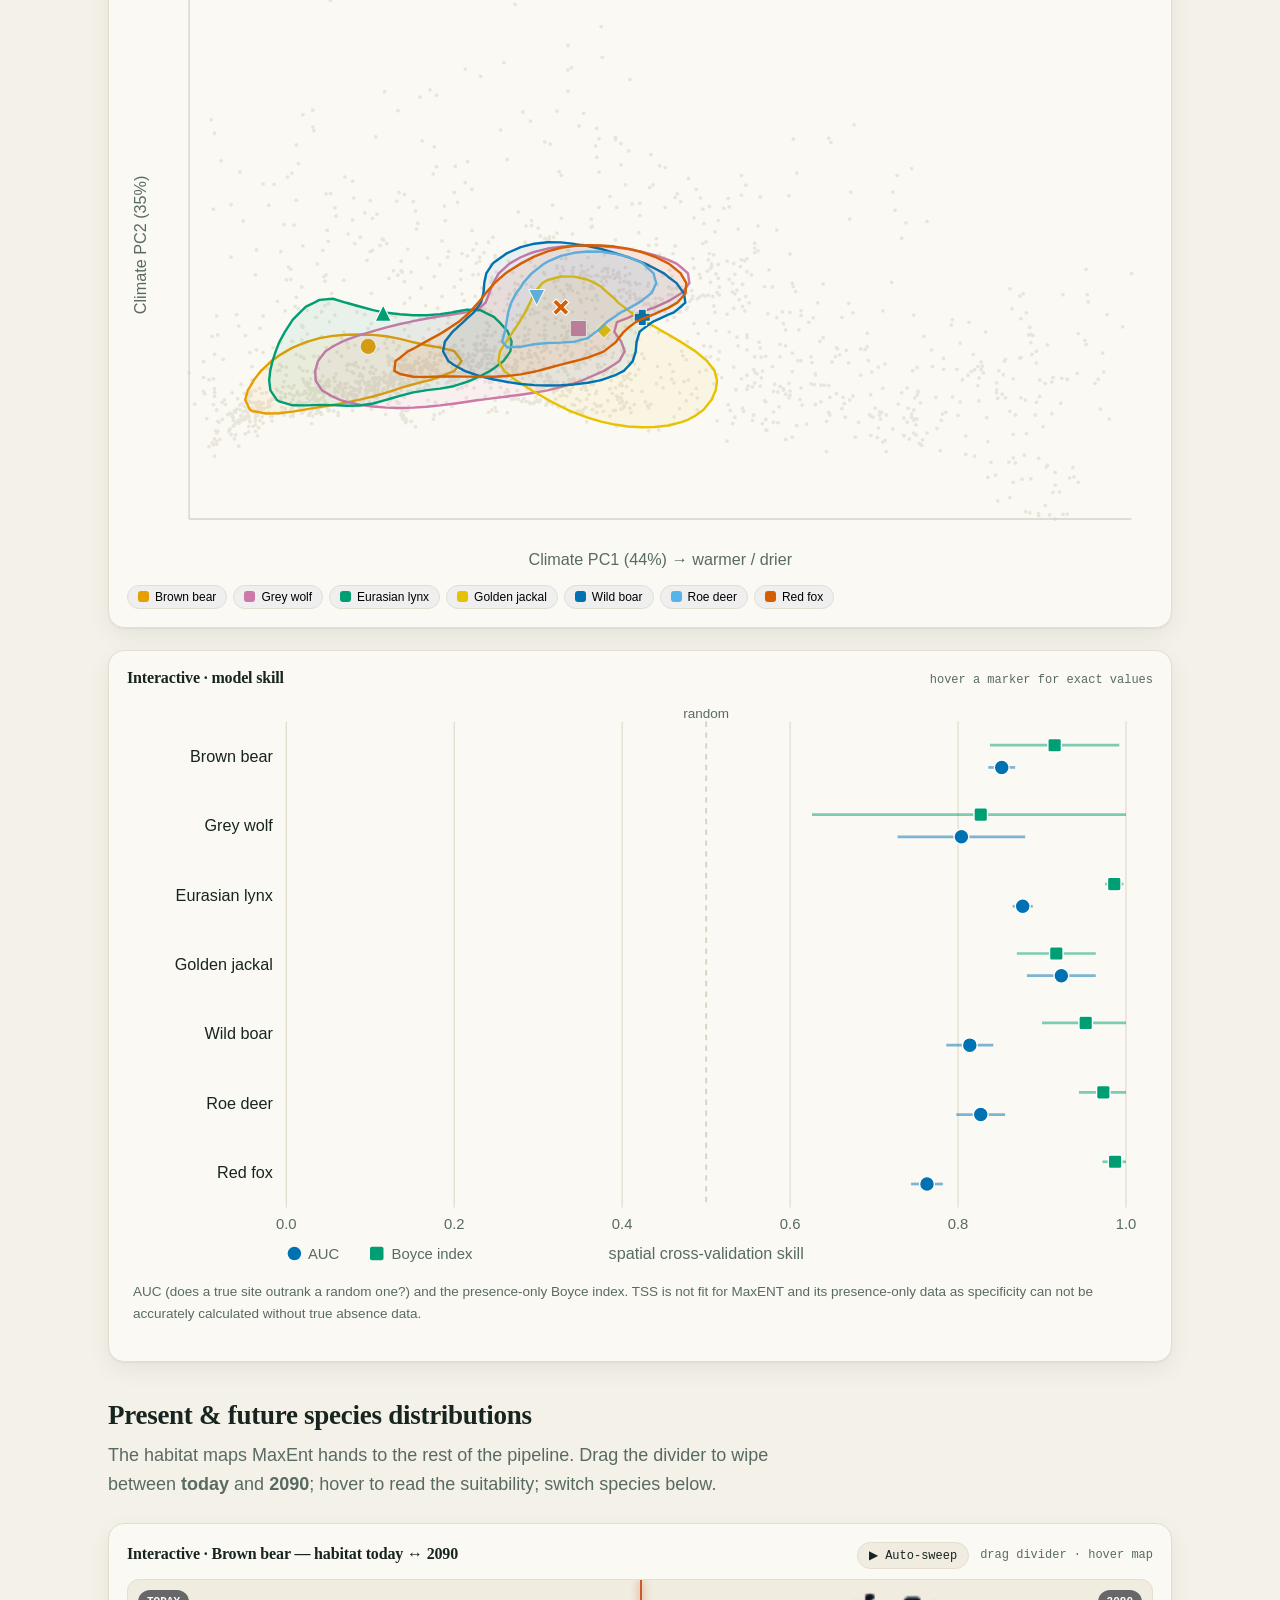
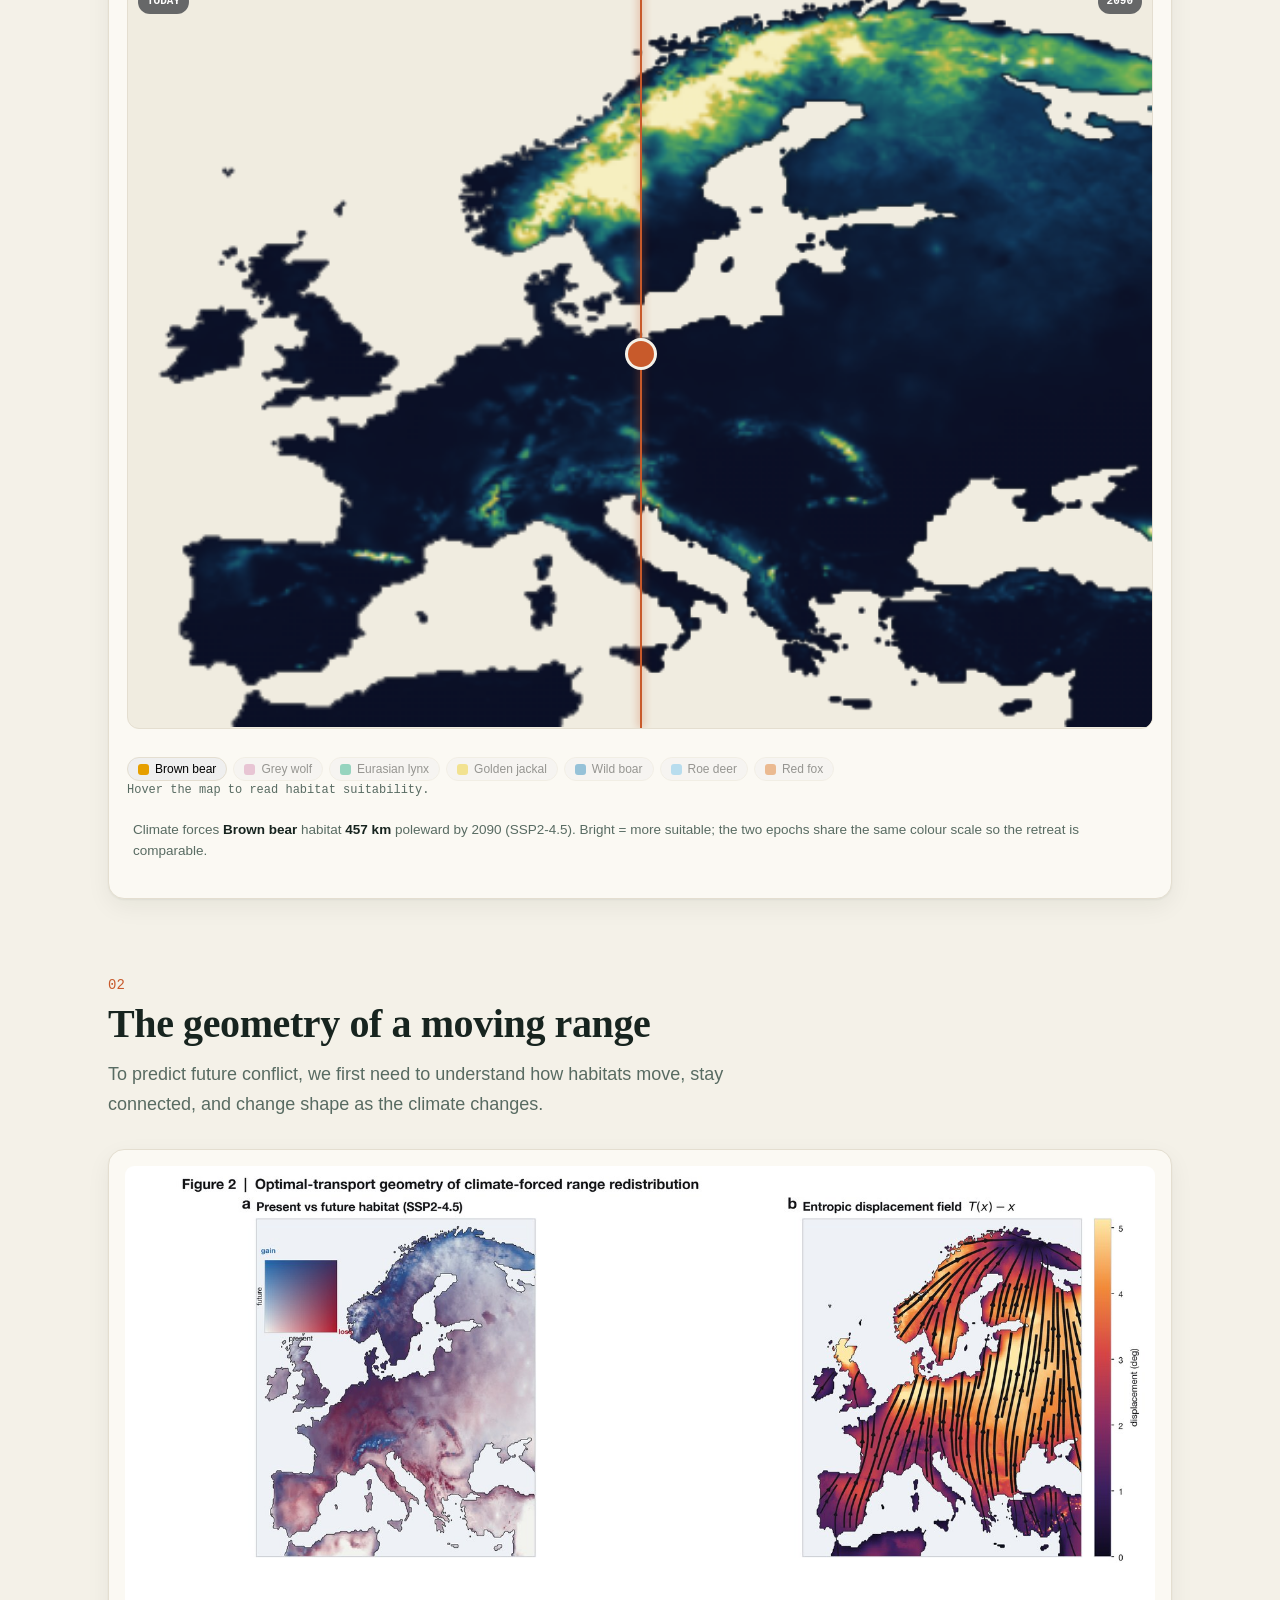
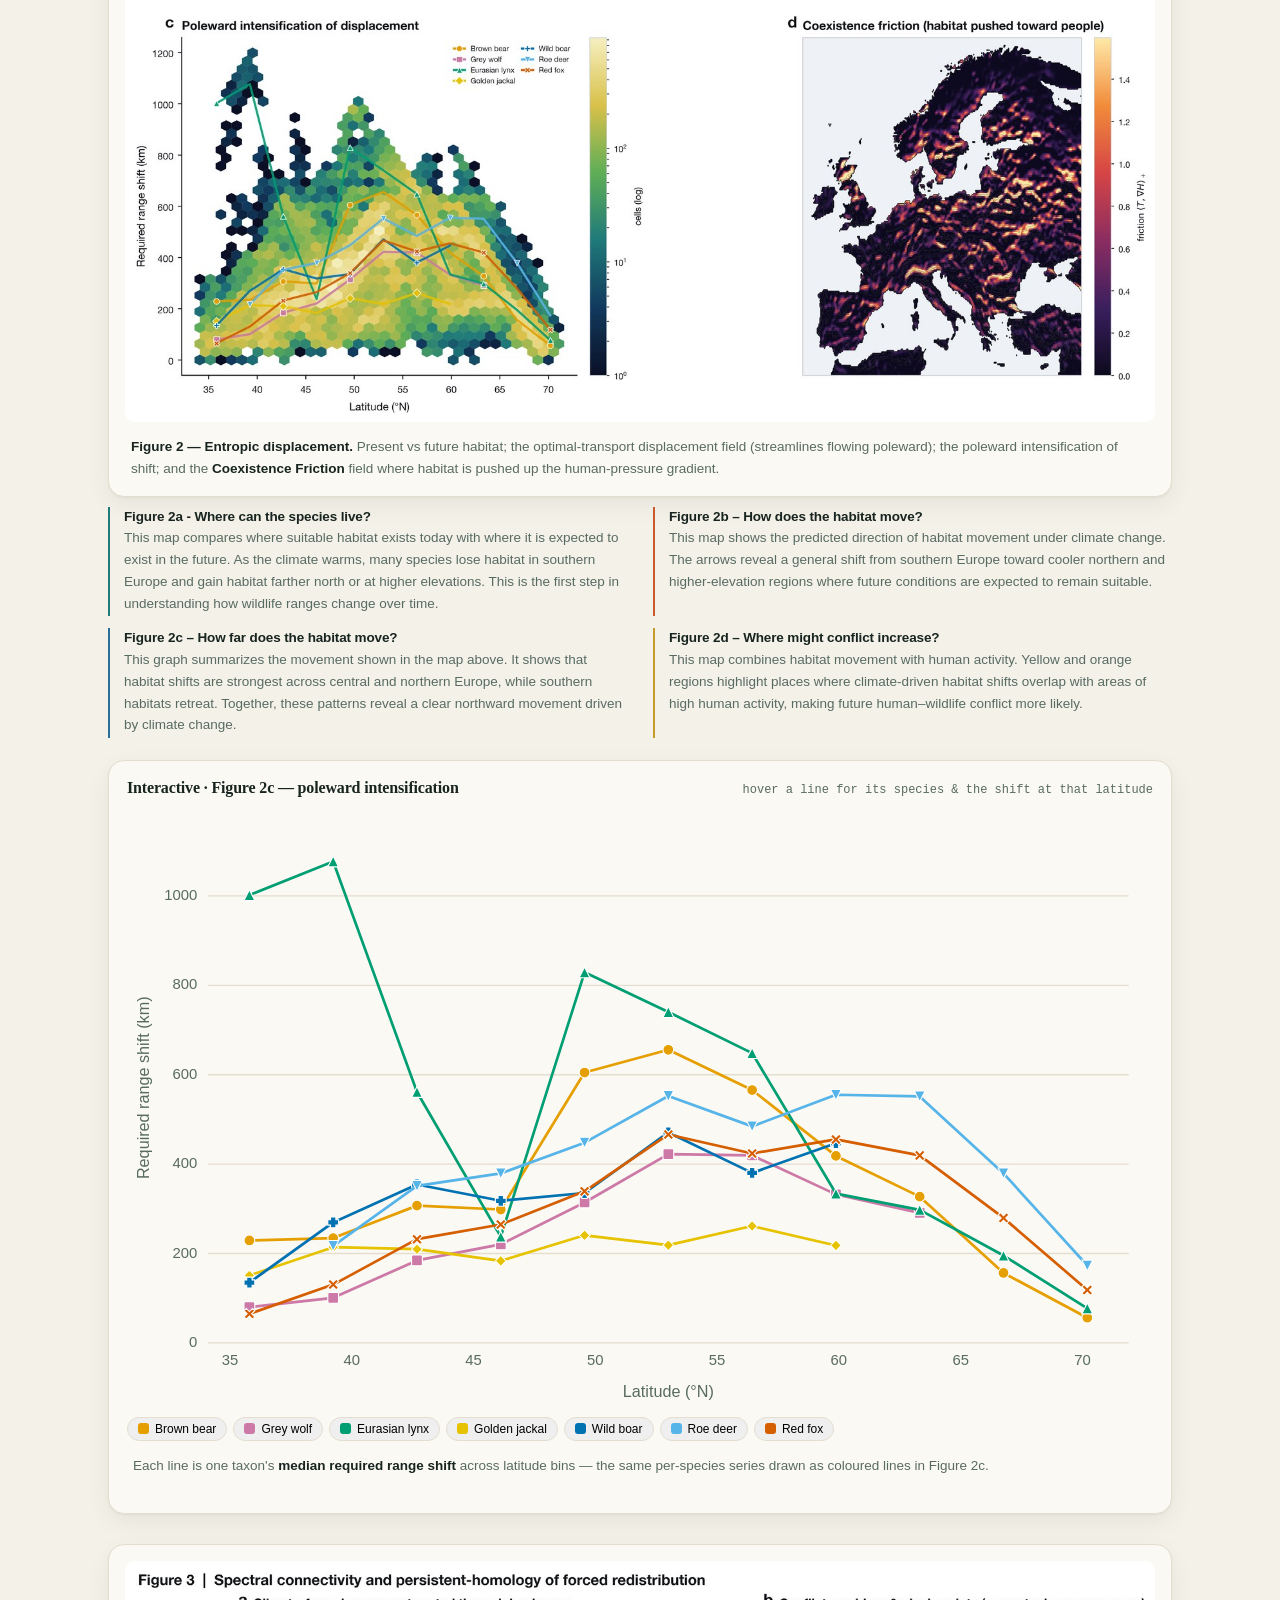
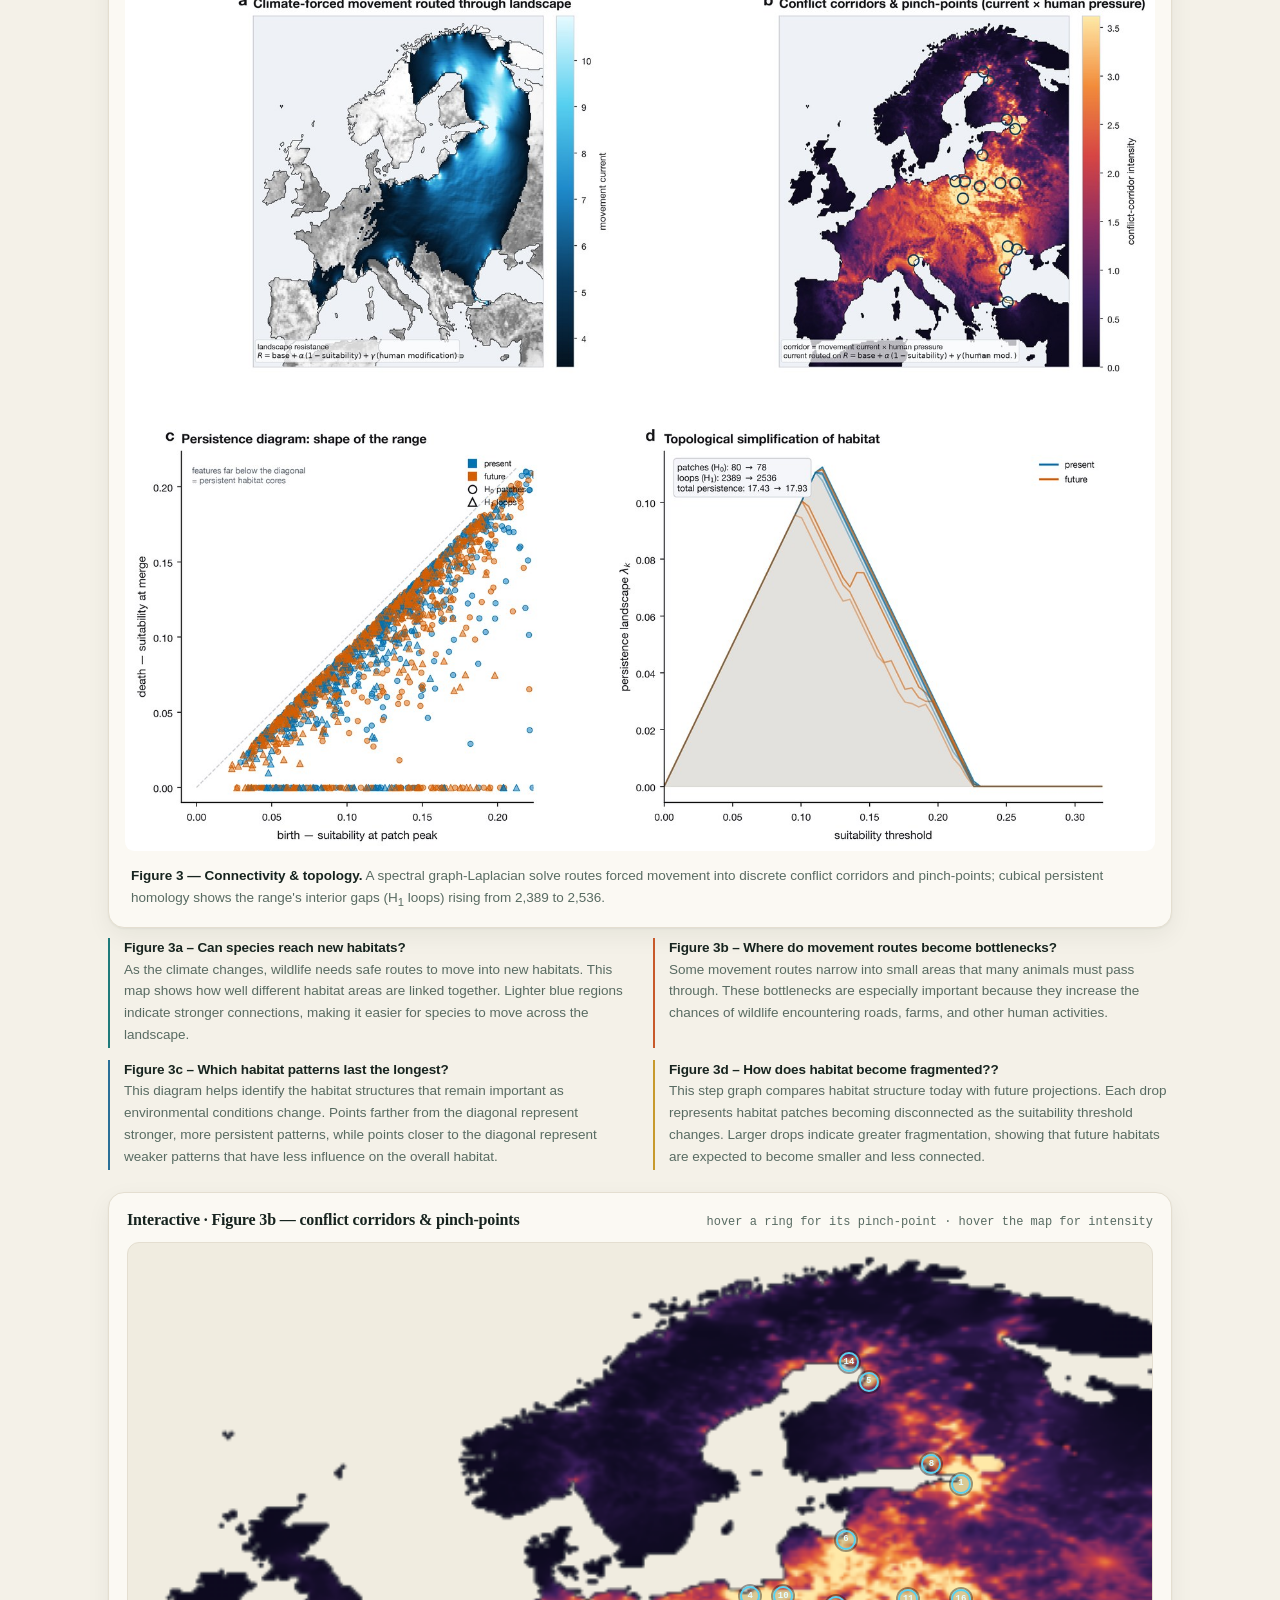
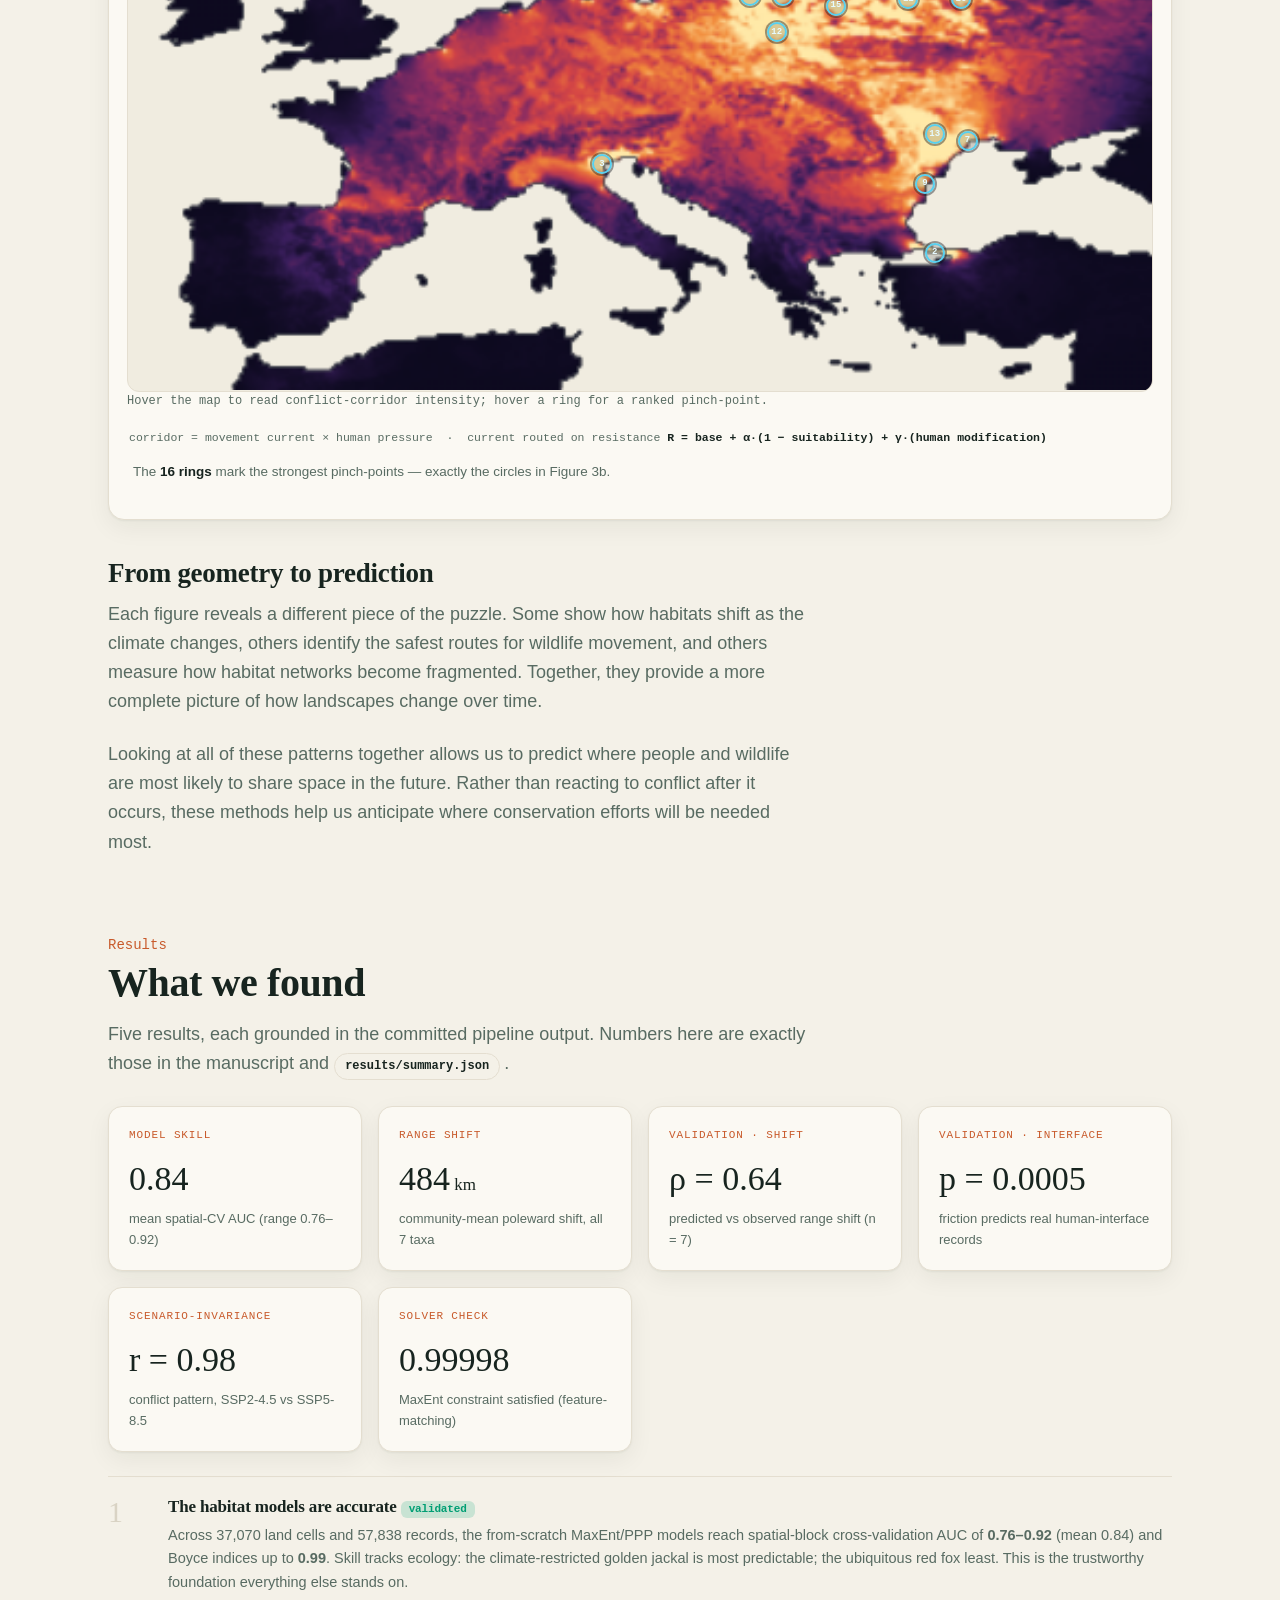
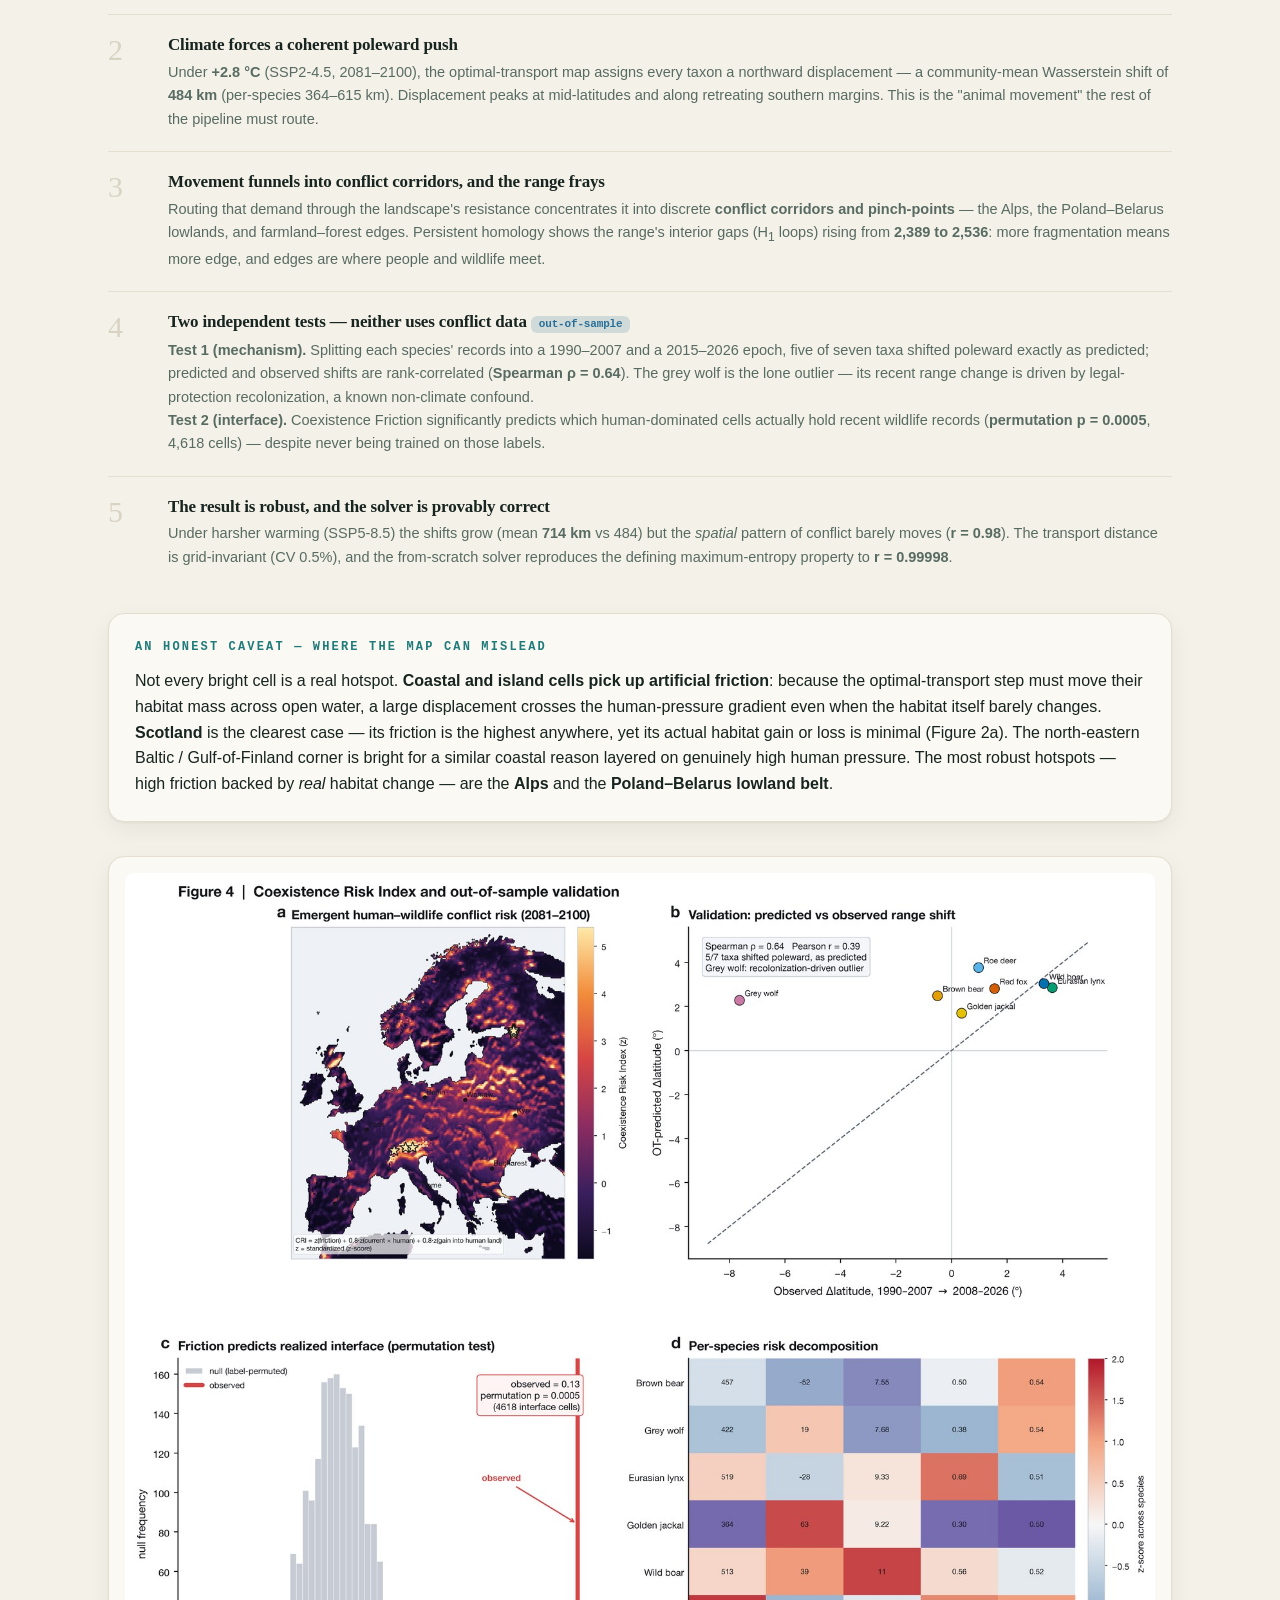
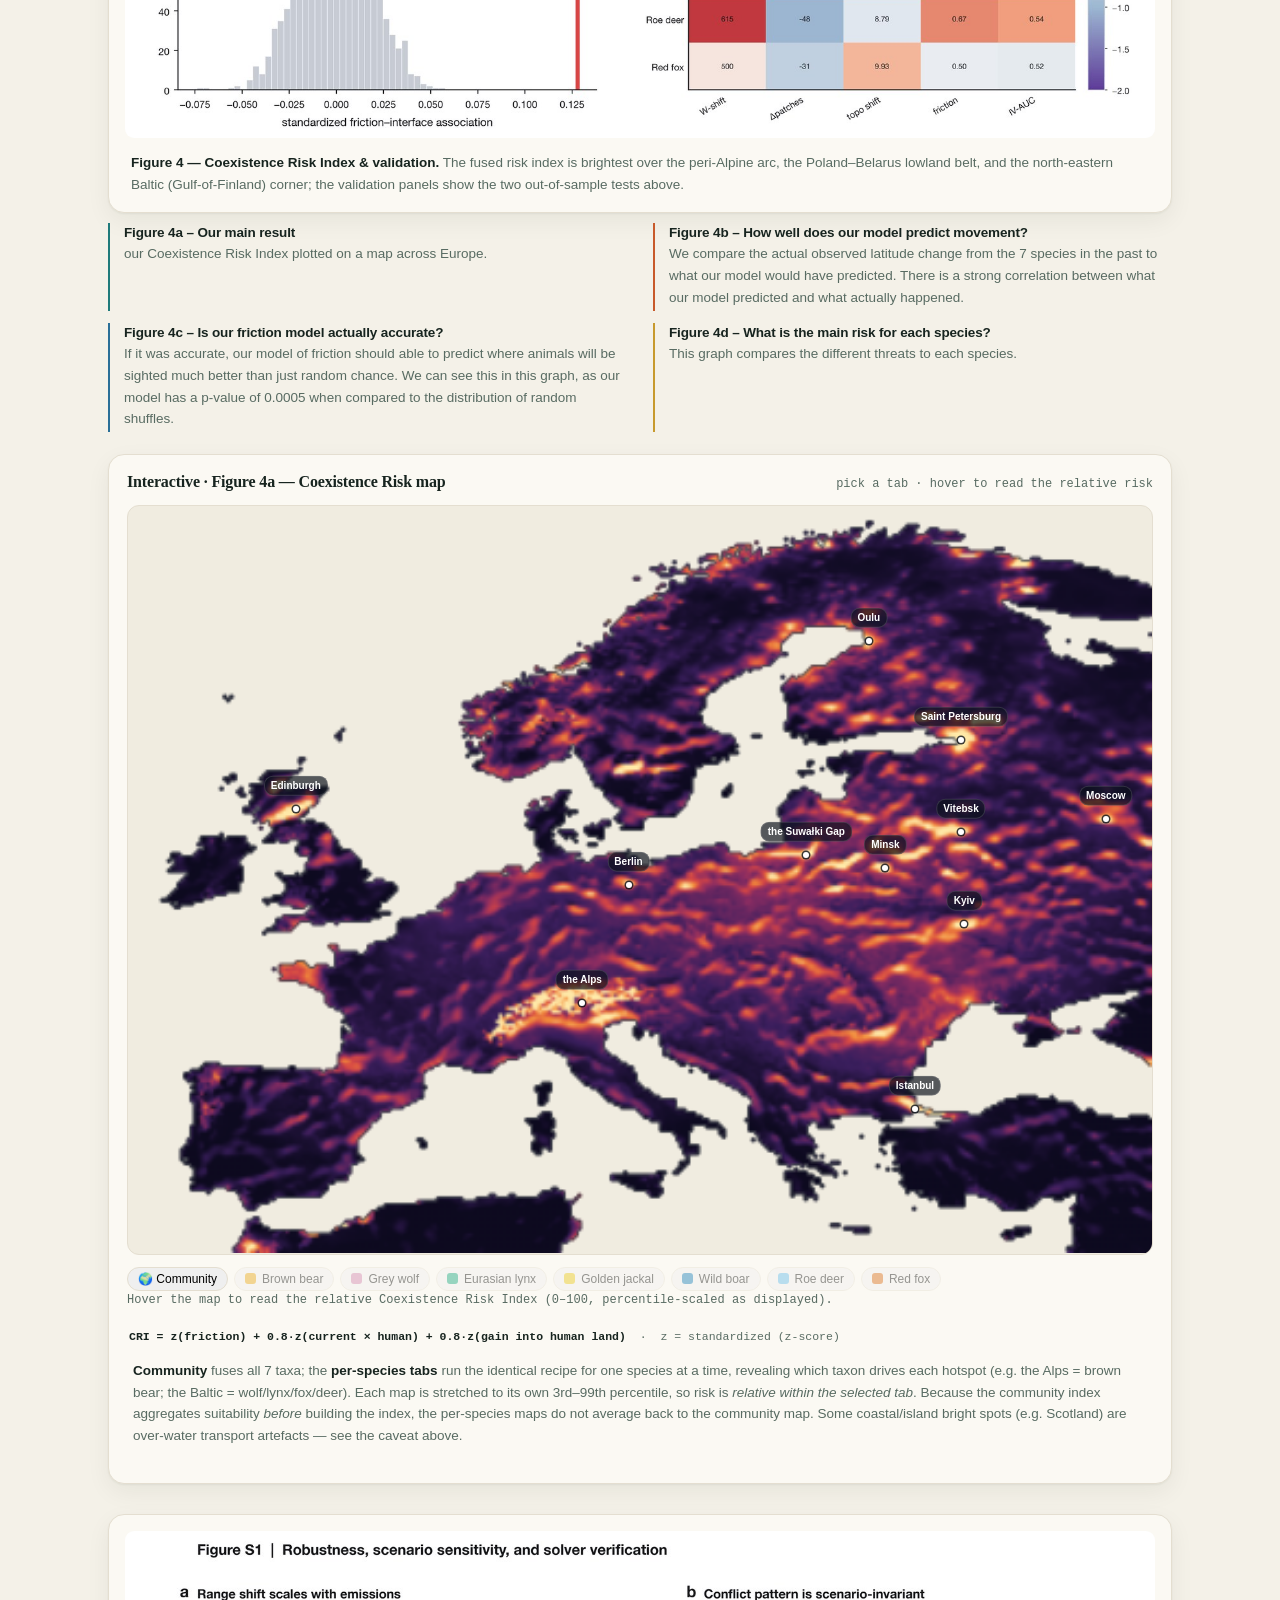
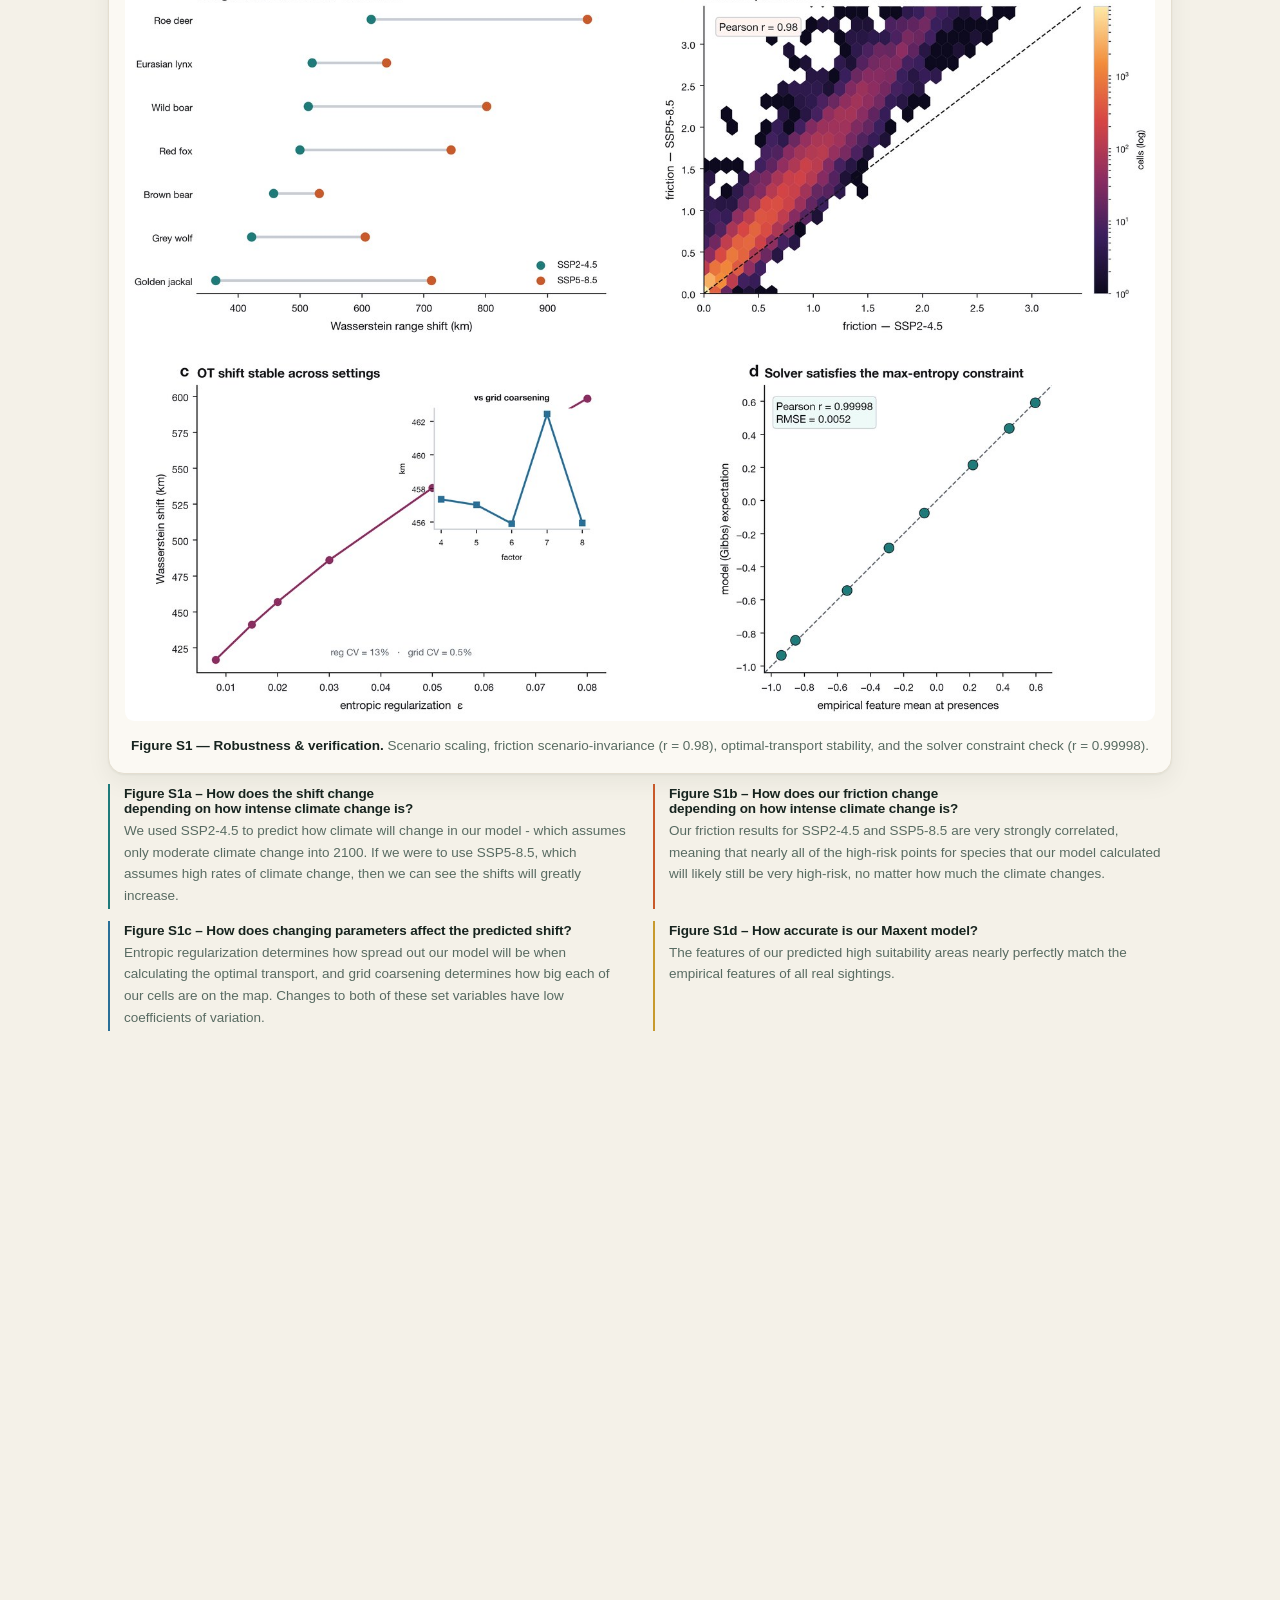
==== commit eac408f3: "adding more labels to graphs" ====
--- a/project/website/index.html
+++ b/project/website/index.html
@@ -249,6 +249,7 @@
         maximum-entropy property to <b>r = 0.99998</b>.</p></div></div>
   </div>
 
+
   <div class="callout">
     <div class="eyebrow">An honest caveat — where the map can mislead</div>
     <p style="margin:10px 0 0">Not every bright cell is a real hotspot. <b>Coastal and island cells pick up
@@ -265,7 +266,12 @@
     <div class="cap"><b>Figure 4 — Coexistence Risk Index &amp; validation.</b> The fused risk index
       is brightest over the peri-Alpine arc, the Poland–Belarus lowland belt, and the north-eastern
       Baltic (Gulf-of-Finland) corner; the validation panels show the two out-of-sample tests above.</div></div>
-
+  <div class="panels">
+    <div class="panel"><h4>Figure 4a – Our main result</h4><p>our Coexistence Risk Index plotted on a map across Europe. </p></div>
+    <div class="panel b"><h4>Figure 4b – How well does our model predict movement?</h4><p>We compare the actual observed latitude change from the 7 species in the past to what our model would have predicted. There is a strong correlation between what our model predicted and what actually happened. </p></div>
+    <div class="panel c"><h4>Figure 4c – Is our friction model actually accurate?</h4><p>If it was accurate, our model of friction should able to predict where animals will be sighted much better than just random chance. We can see this in this graph, as our model has a p-value of 0.0005 when compared to the distribution of random shuffles.</p></div>
+    <div class="panel d"><h4>Figure 4d – What is the main risk for each species?</h4><p>This graph compares the different threats to each species.</p></div>
+  </div>
   <!-- interactive Figure 4a: hover the risk map · switch community / per-species -->
   <div class="viz" id="fig4aViz">
     <div class="viz-head"><h4 id="fig4aTitle">Interactive · Figure 4a — Coexistence Risk map</h4>
@@ -290,6 +296,12 @@
     <div class="cap"><b>Figure S1 — Robustness &amp; verification.</b> Scenario scaling, friction
       scenario-invariance (r = 0.98), optimal-transport stability, and the solver constraint check
       (r = 0.99998).</div></div>
+  <div class="panels">
+    <div class="panel"><h4>Figure S1a – How does the shift change depending on how intense climate change is?</h4><p>We used SSP2-4.5 to predict how climate will change in our model - which assumes only moderate climate change into 2100. If we were to use SSP5-8.5, which assumes high rates of climate change, then we can see the shifts will greatly increase.</p></div>
+    <div class="panel b"><h4>Figure S1b – How does our friction change depending on how intense climate change is?</h4><p>Our friction results for SSP2-4.5 and SSP5-8.5 are very strongly correlated, meaning that nearly all of the high-risk points for species that our model calculated will likely still be very high-risk, no matter how much the climate changes.</p></div>
+    <div class="panel c"><h4>Figure S1c – How does changing parameters affect the predicted shift?</h4><p>Entropic regularization determines how spread out our model will be when calculating the optimal transport, and grid coarsening determines how big each of our cells are on the map. Changes to both of these set variables have low coefficients of variation.</p></div>
+    <div class="panel d"><h4>Figure S1d – How accurate is our Maxent model?</h4><p>The features of our predicted high suitability areas nearly perfectly match the empirical features of all real sightings.</p></div>
+  </div>
 </section>
 <br><br>
 <!-- ===================== SIGNIFICANCE ===================== -->
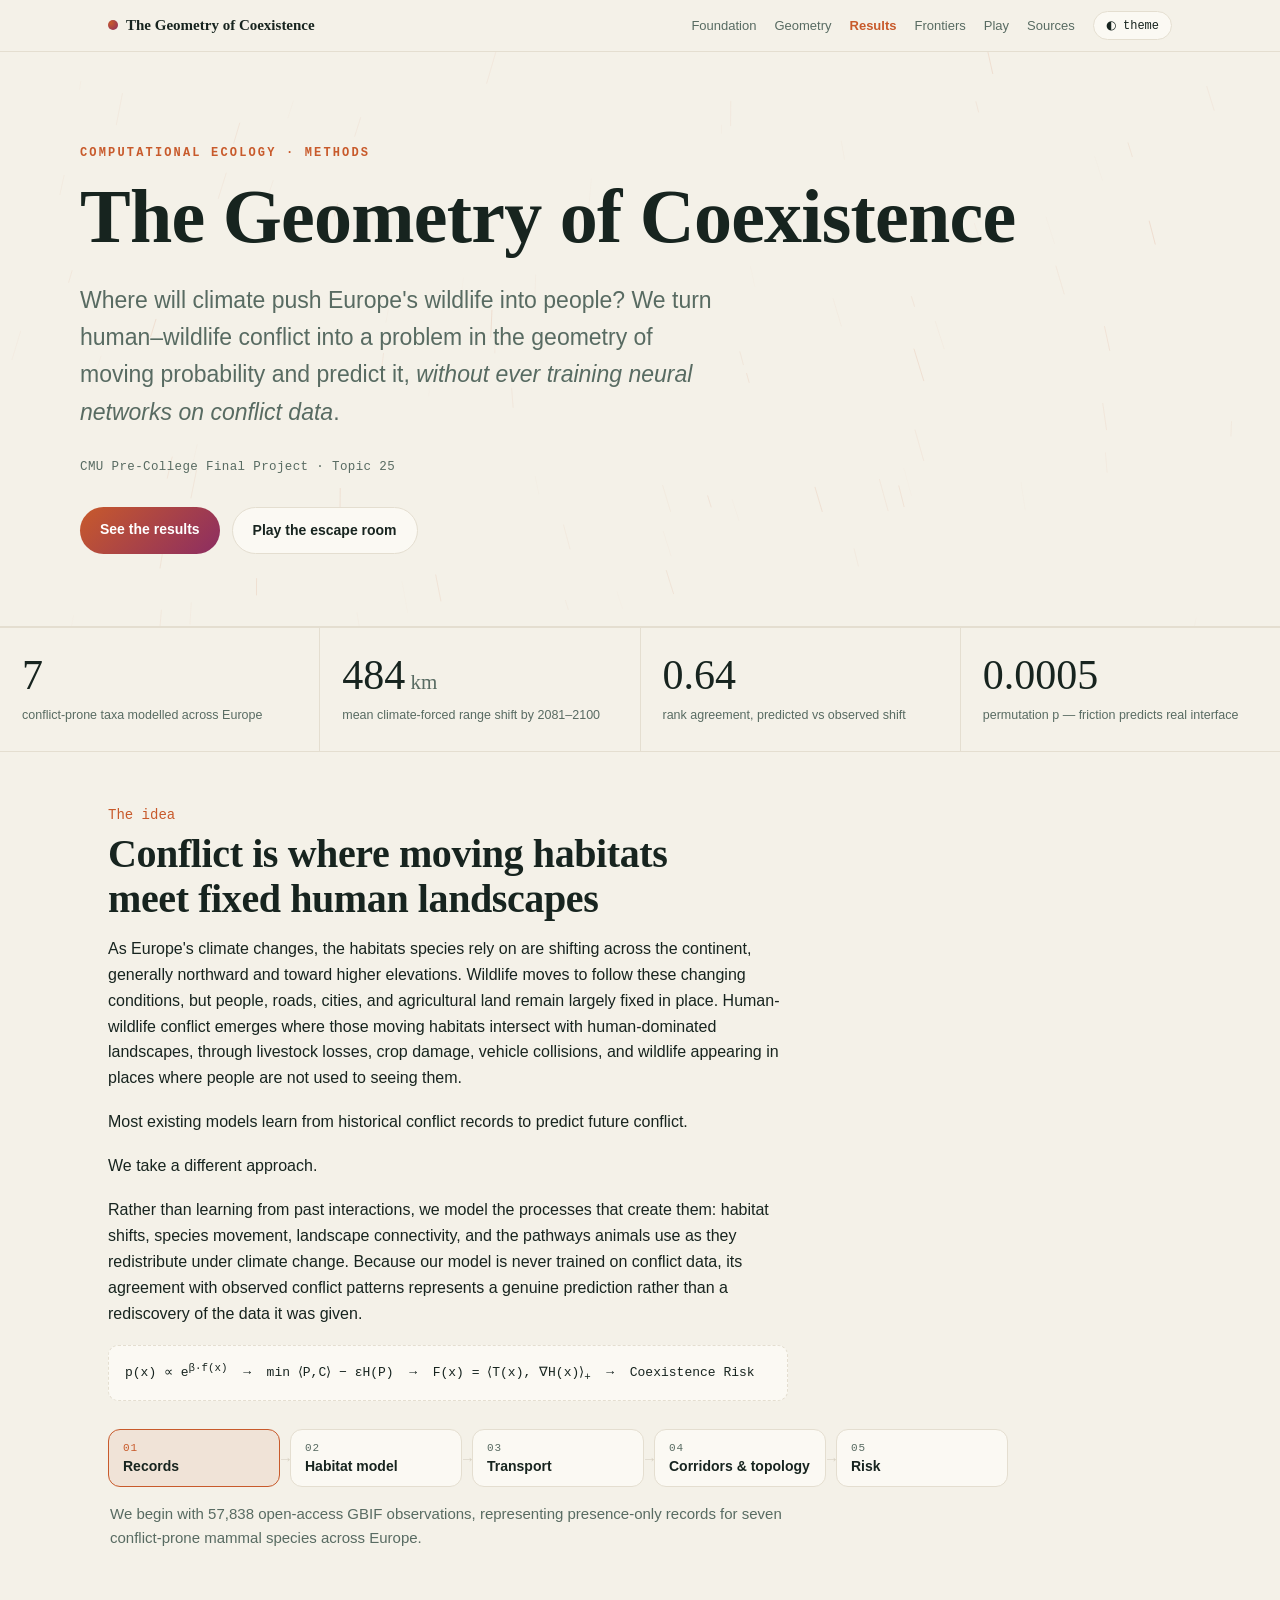
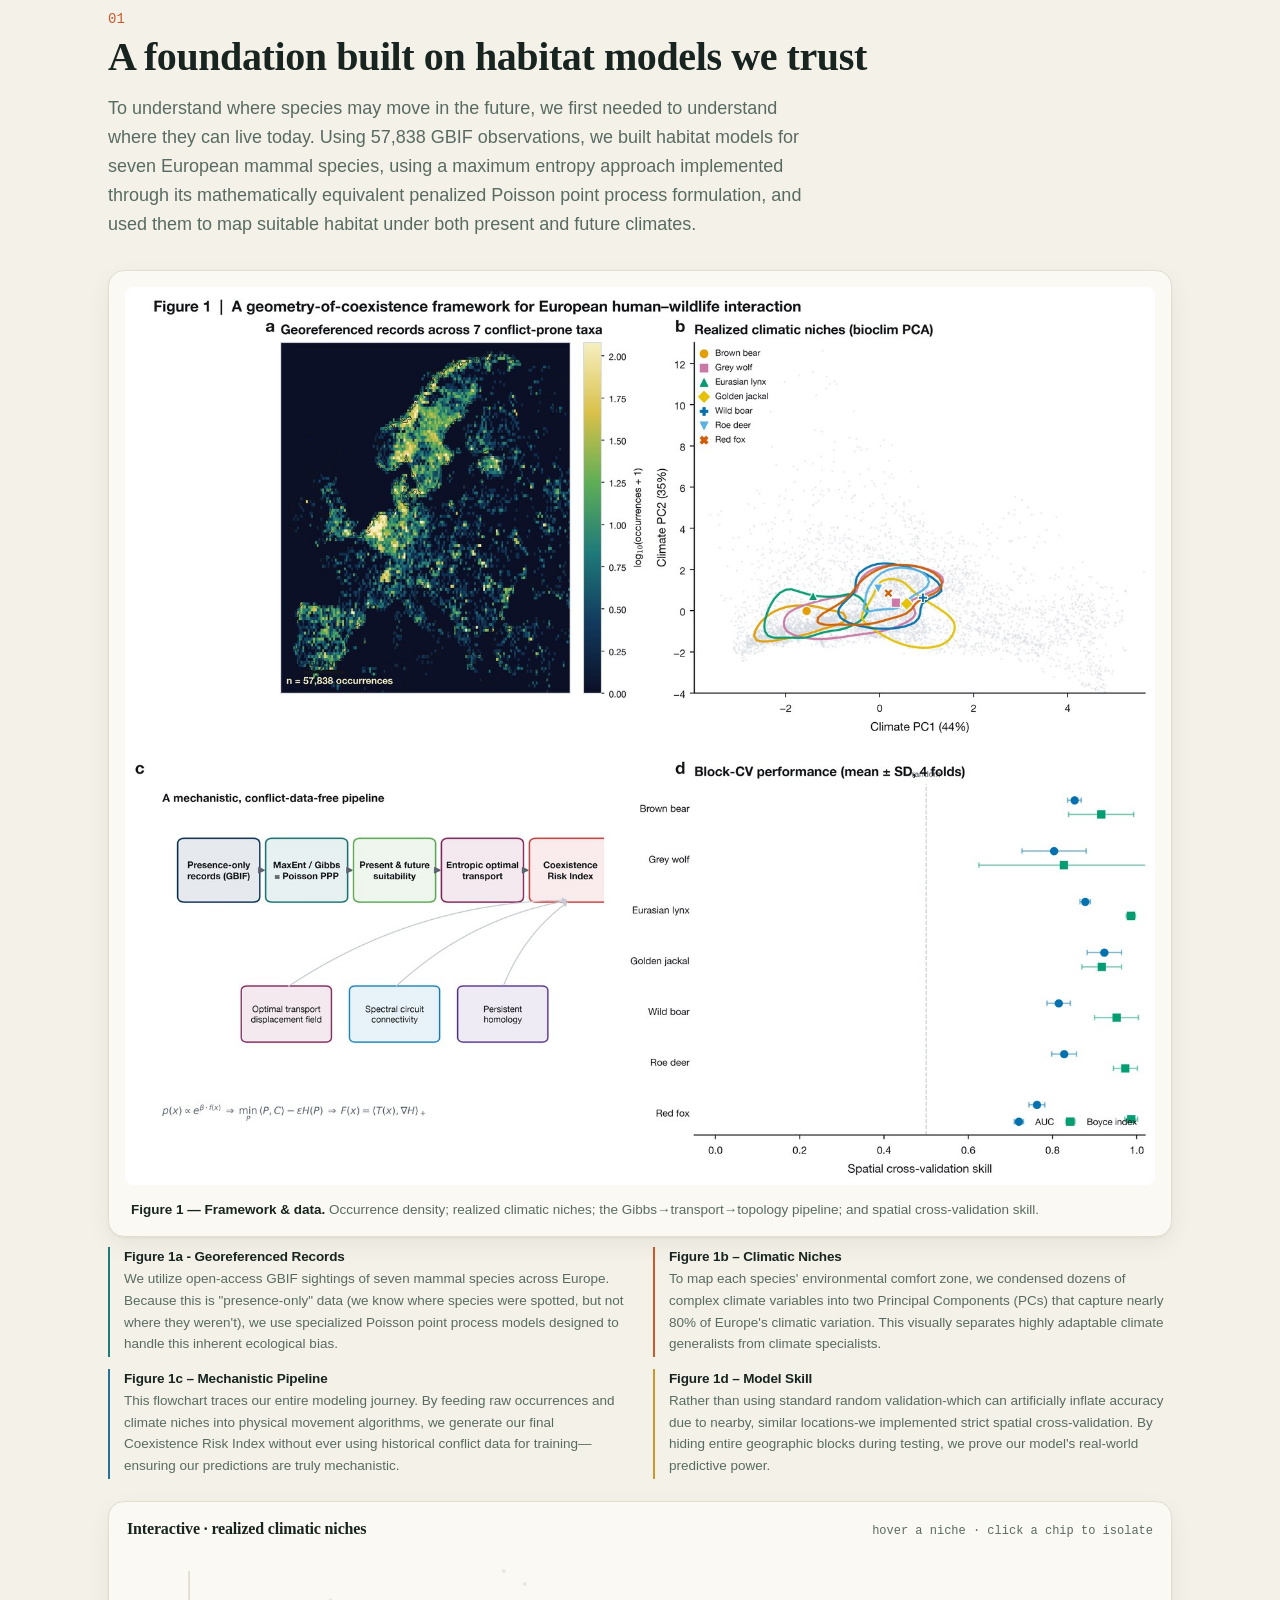
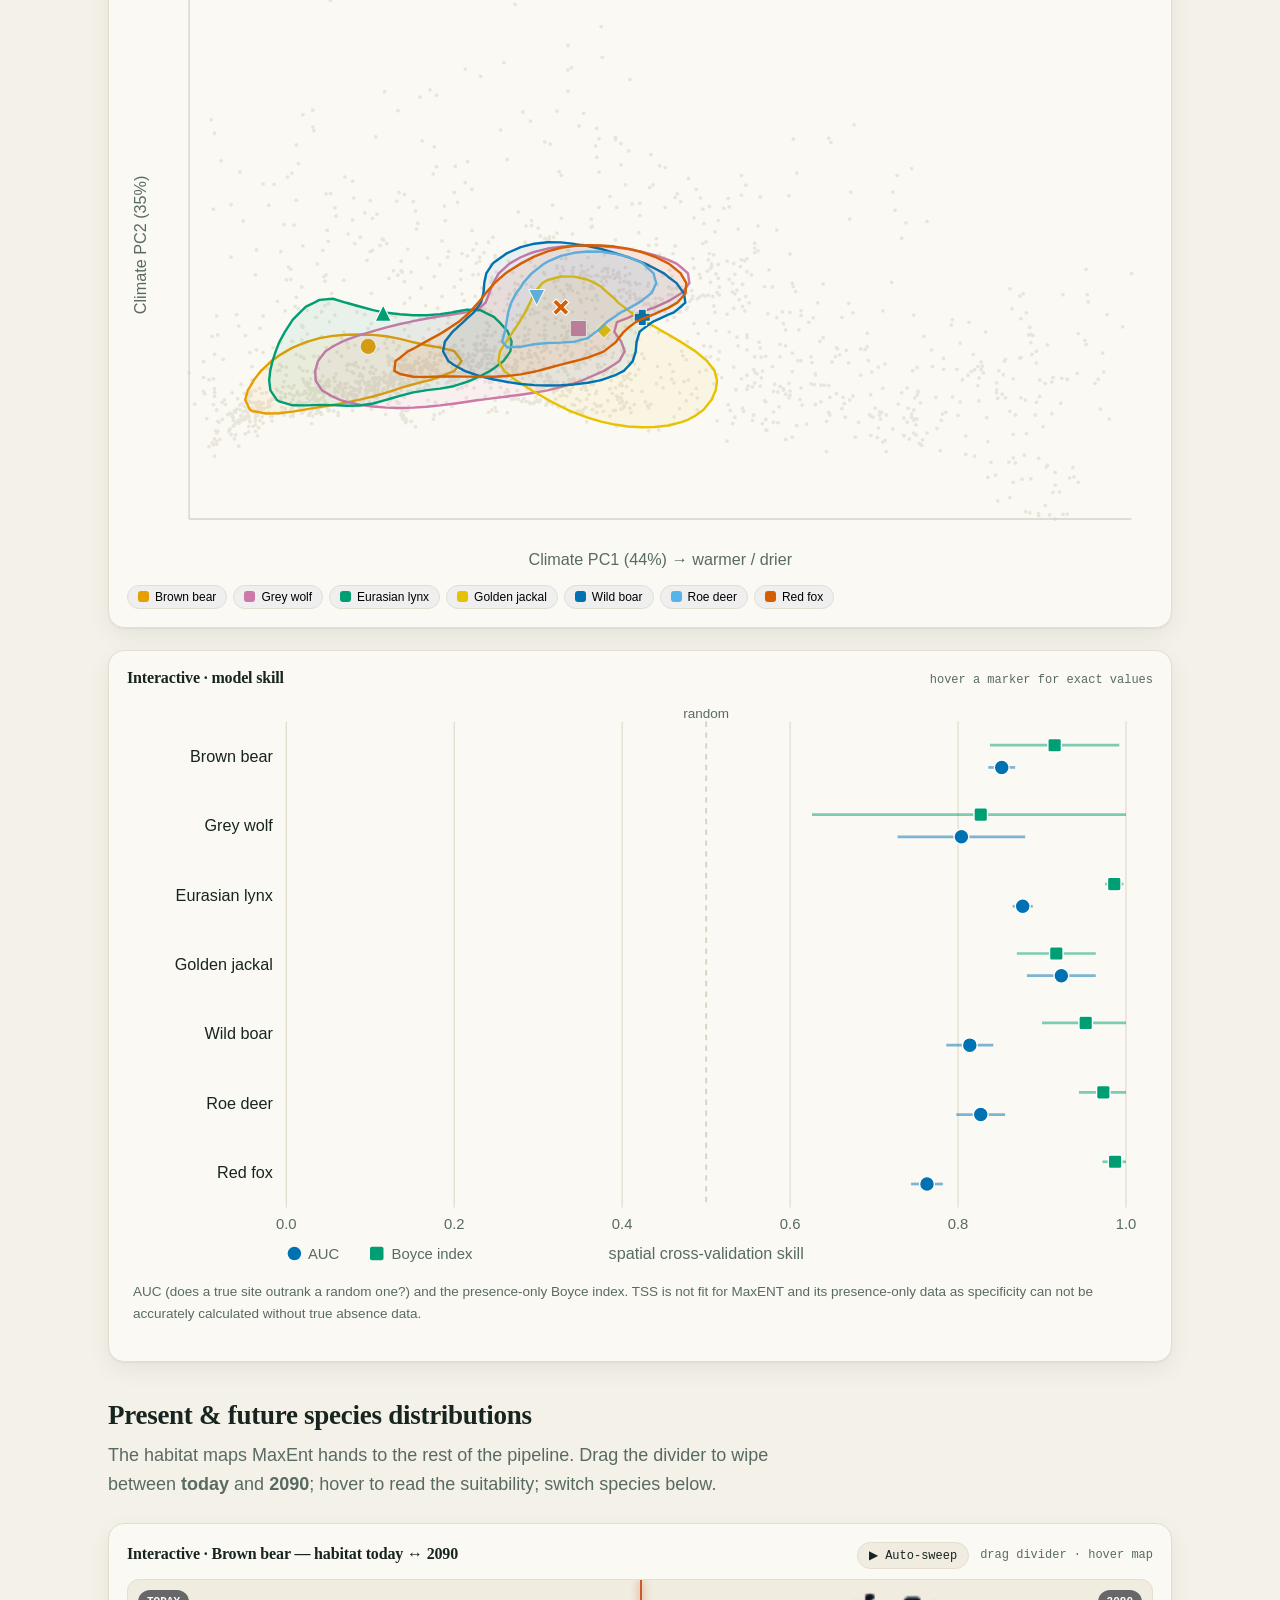
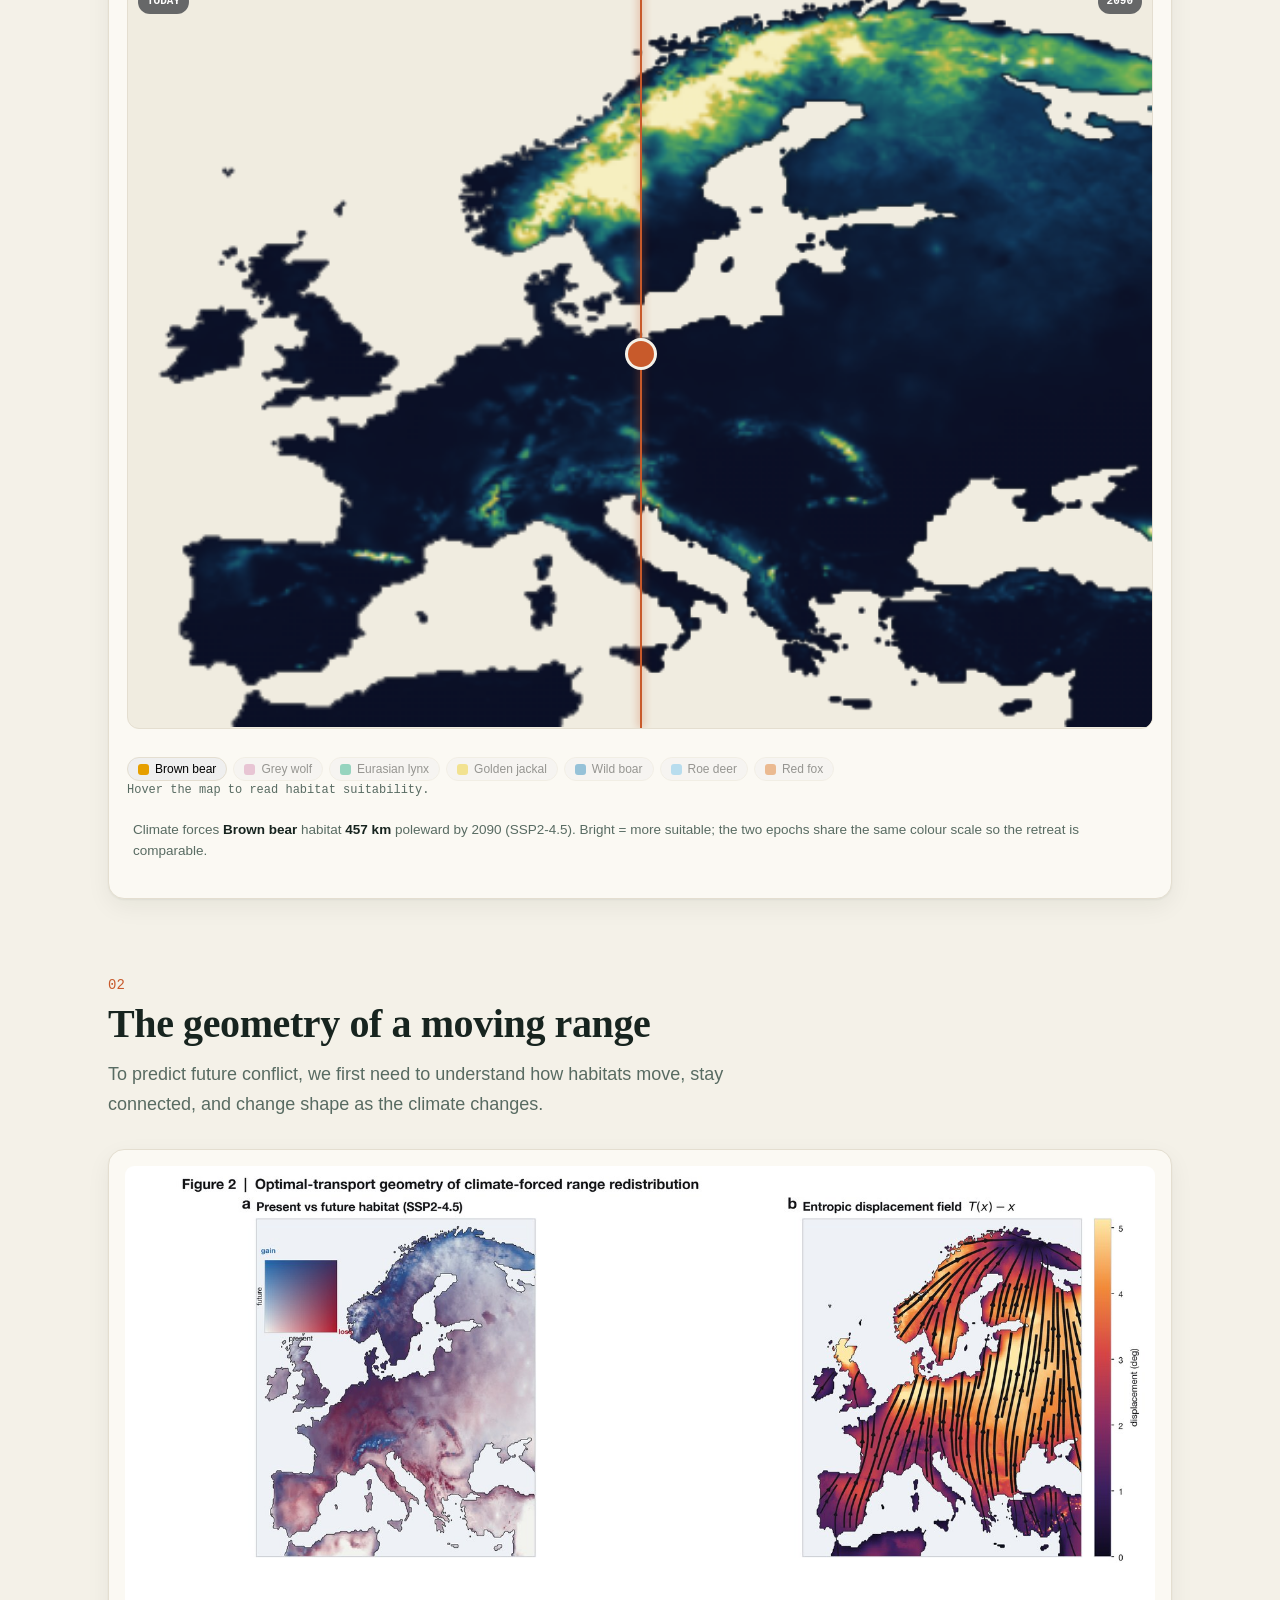
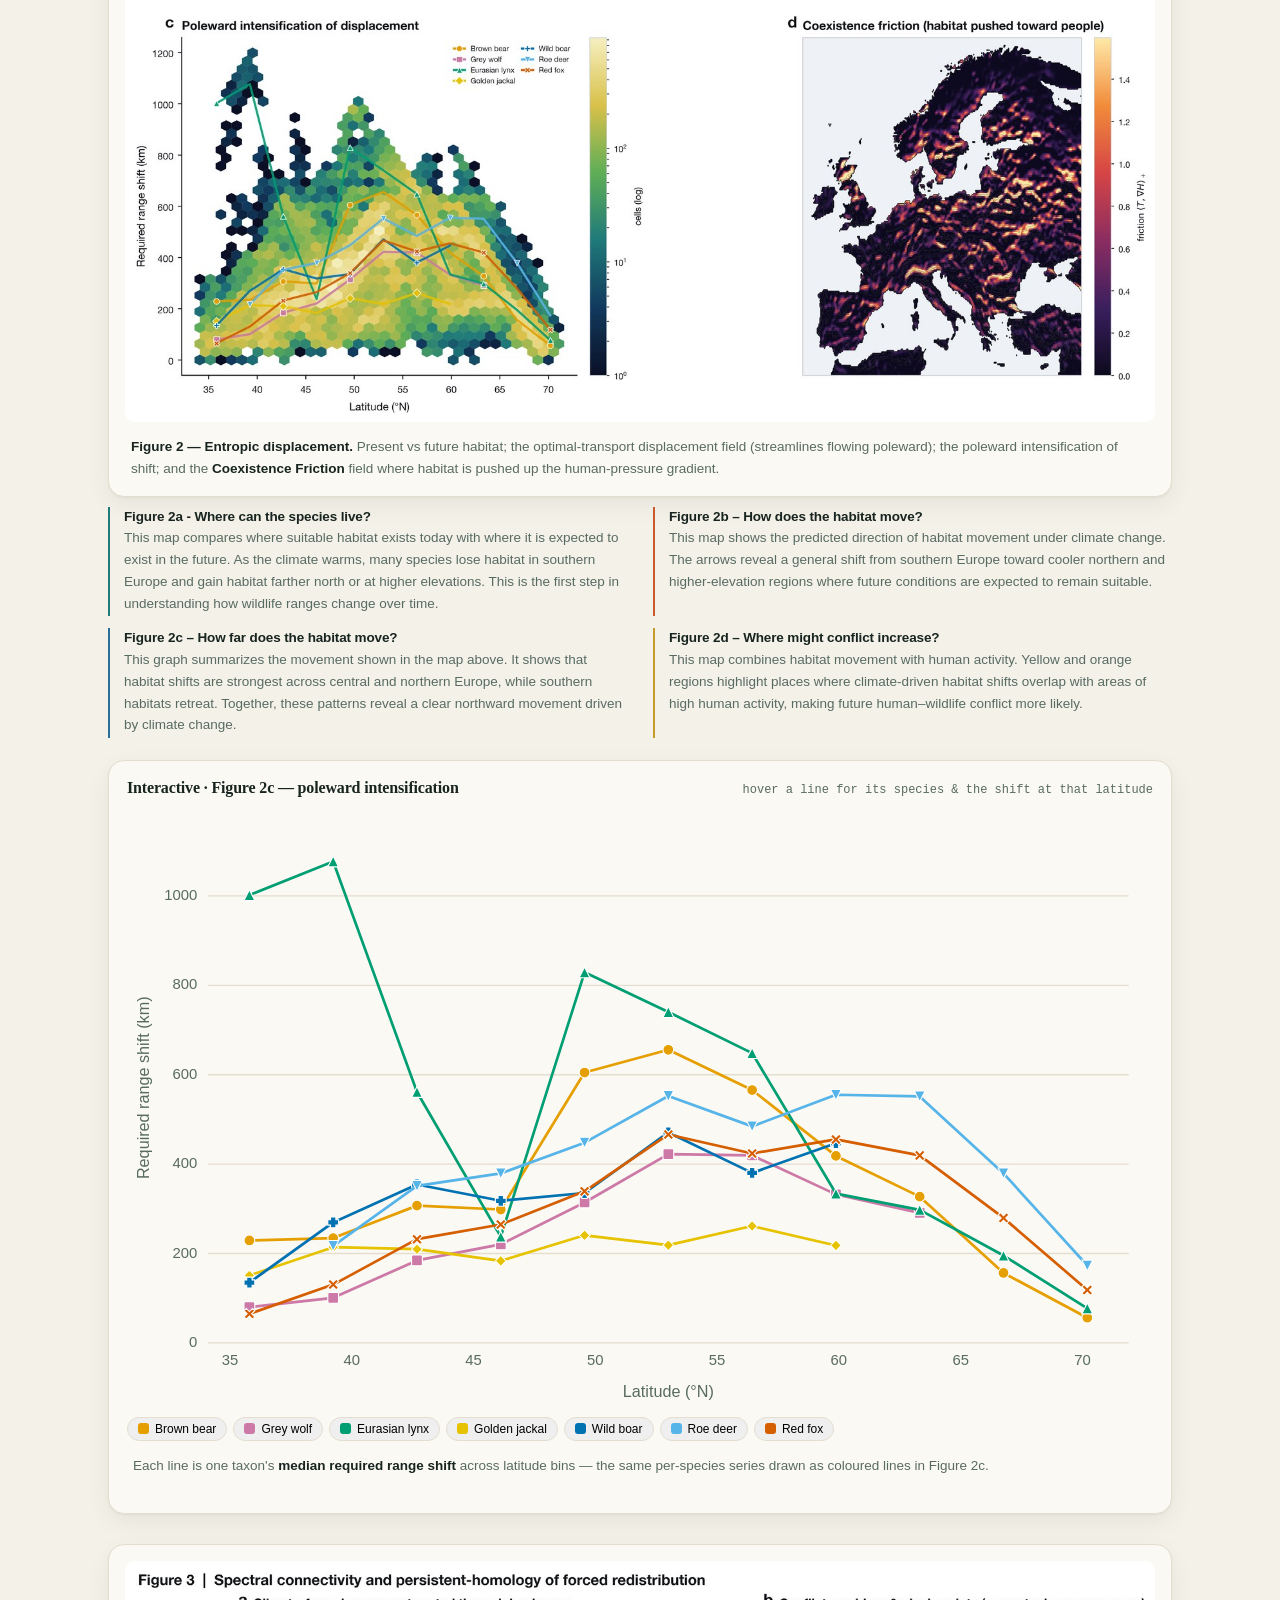
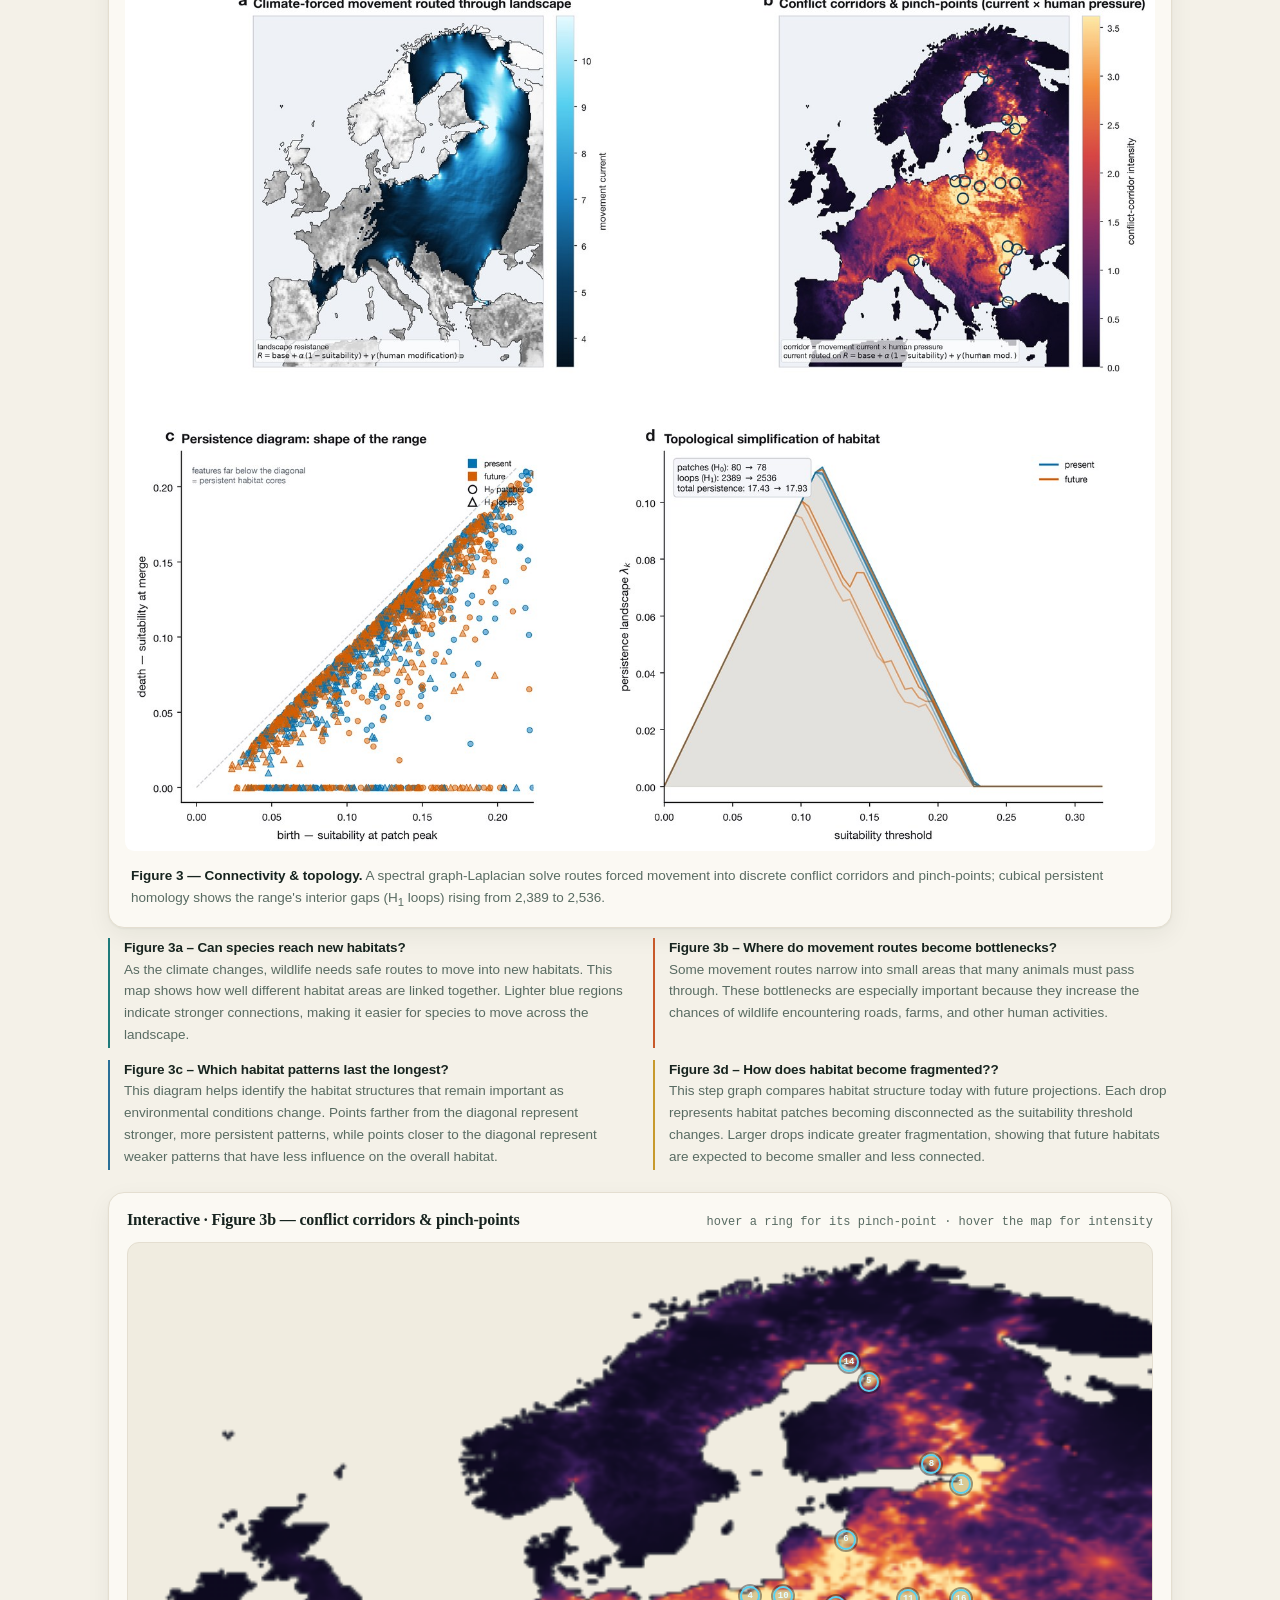
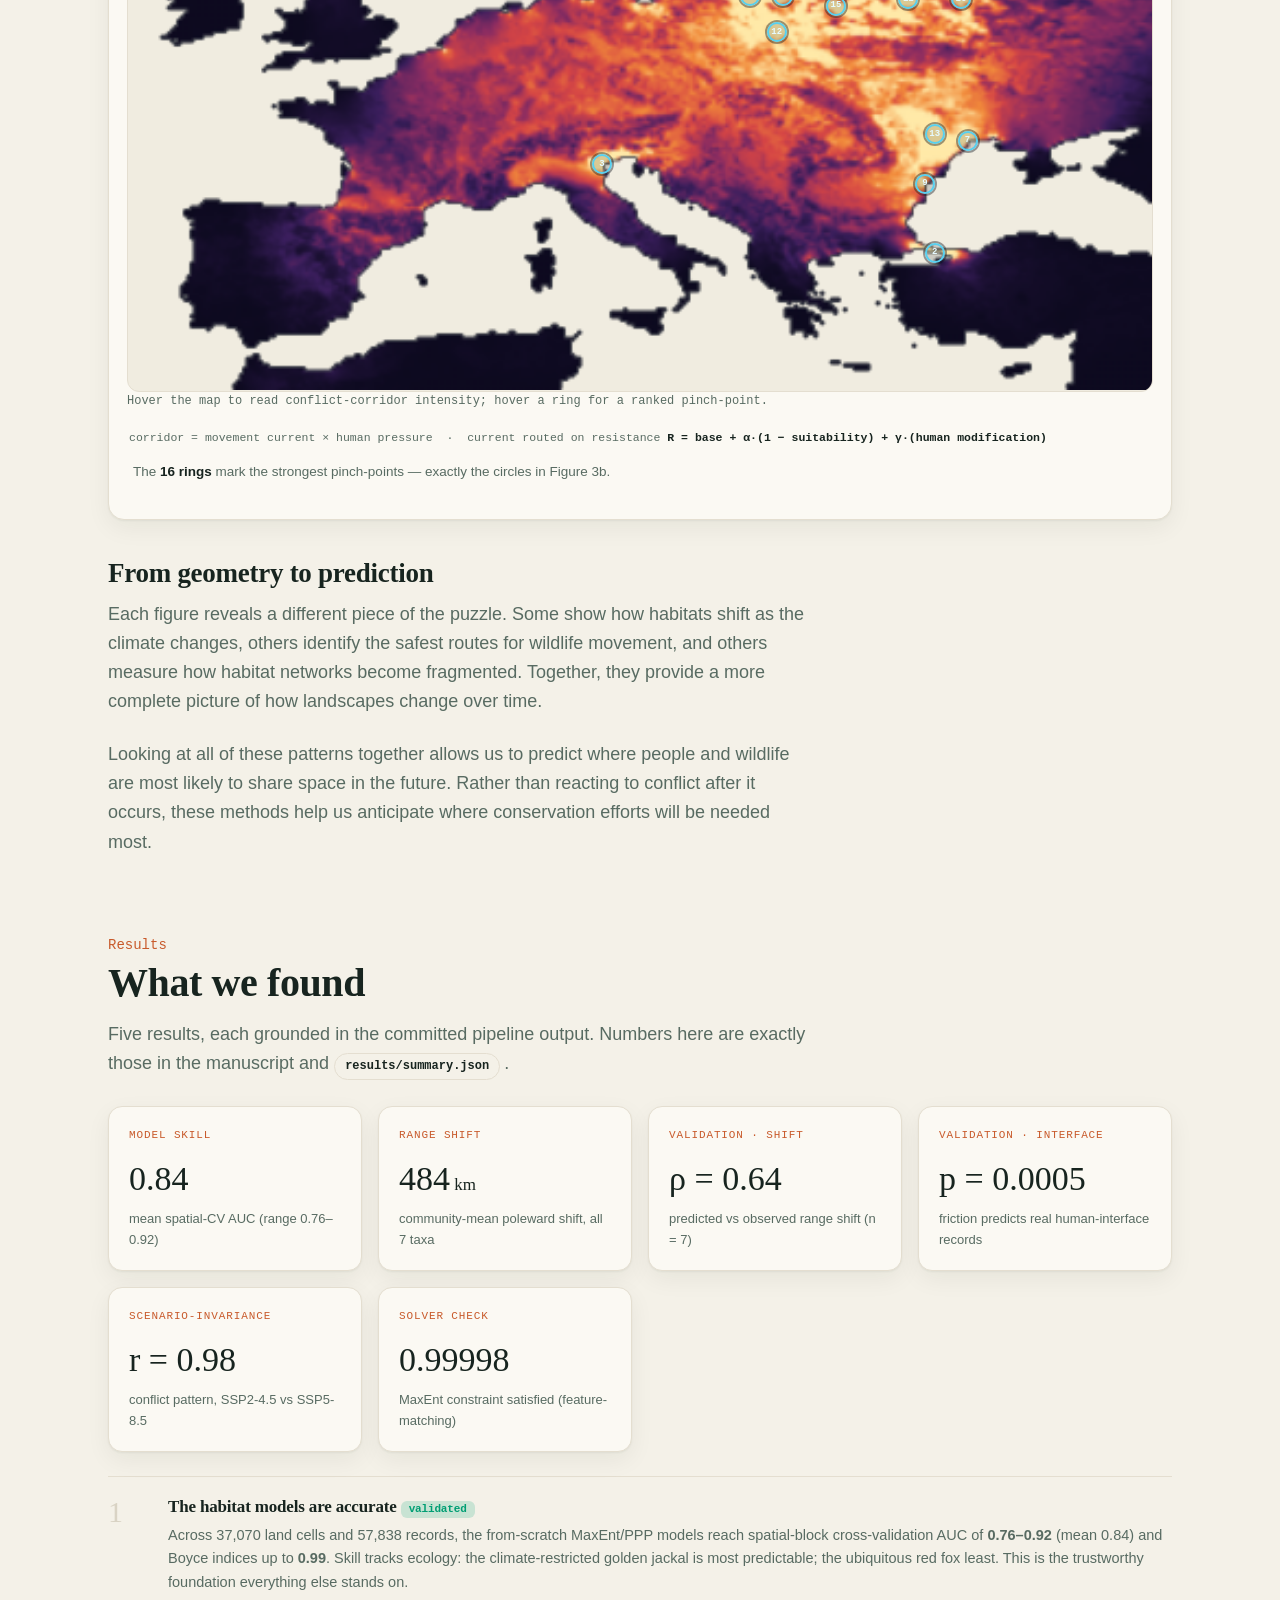
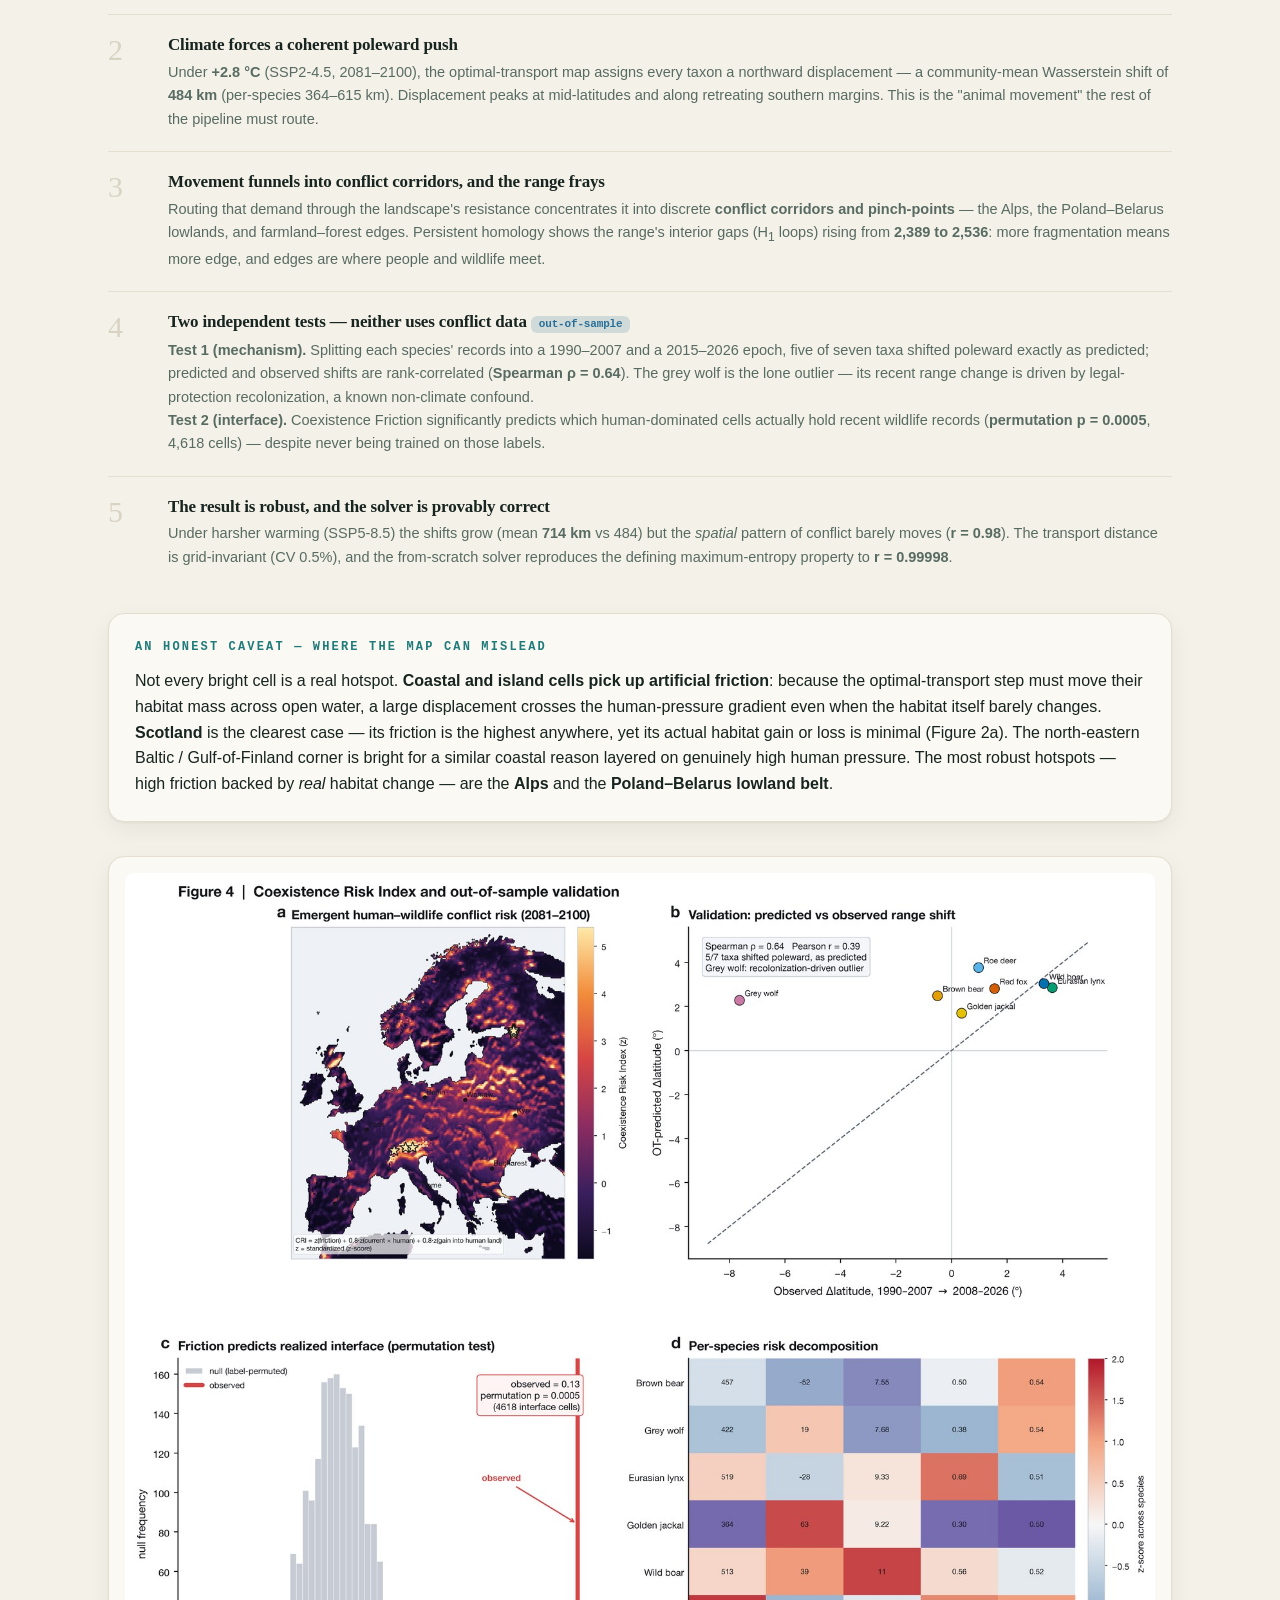
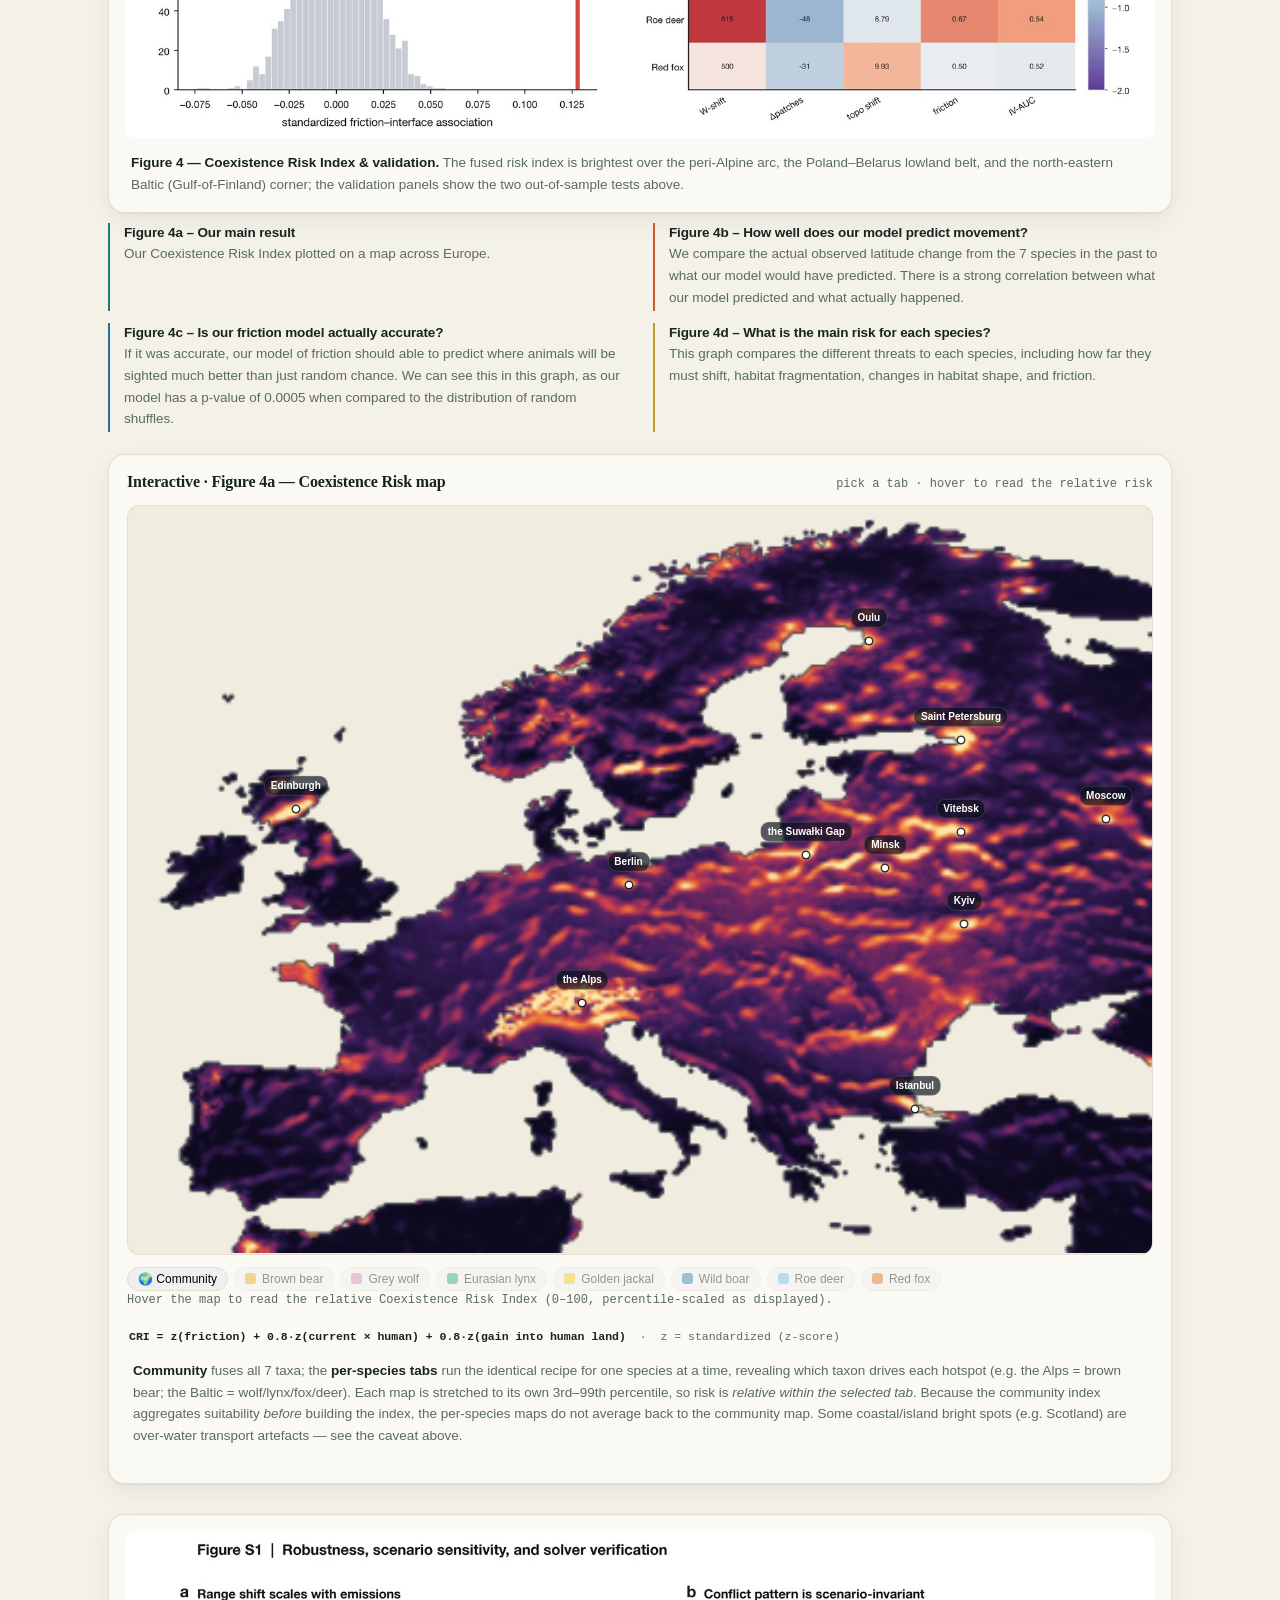
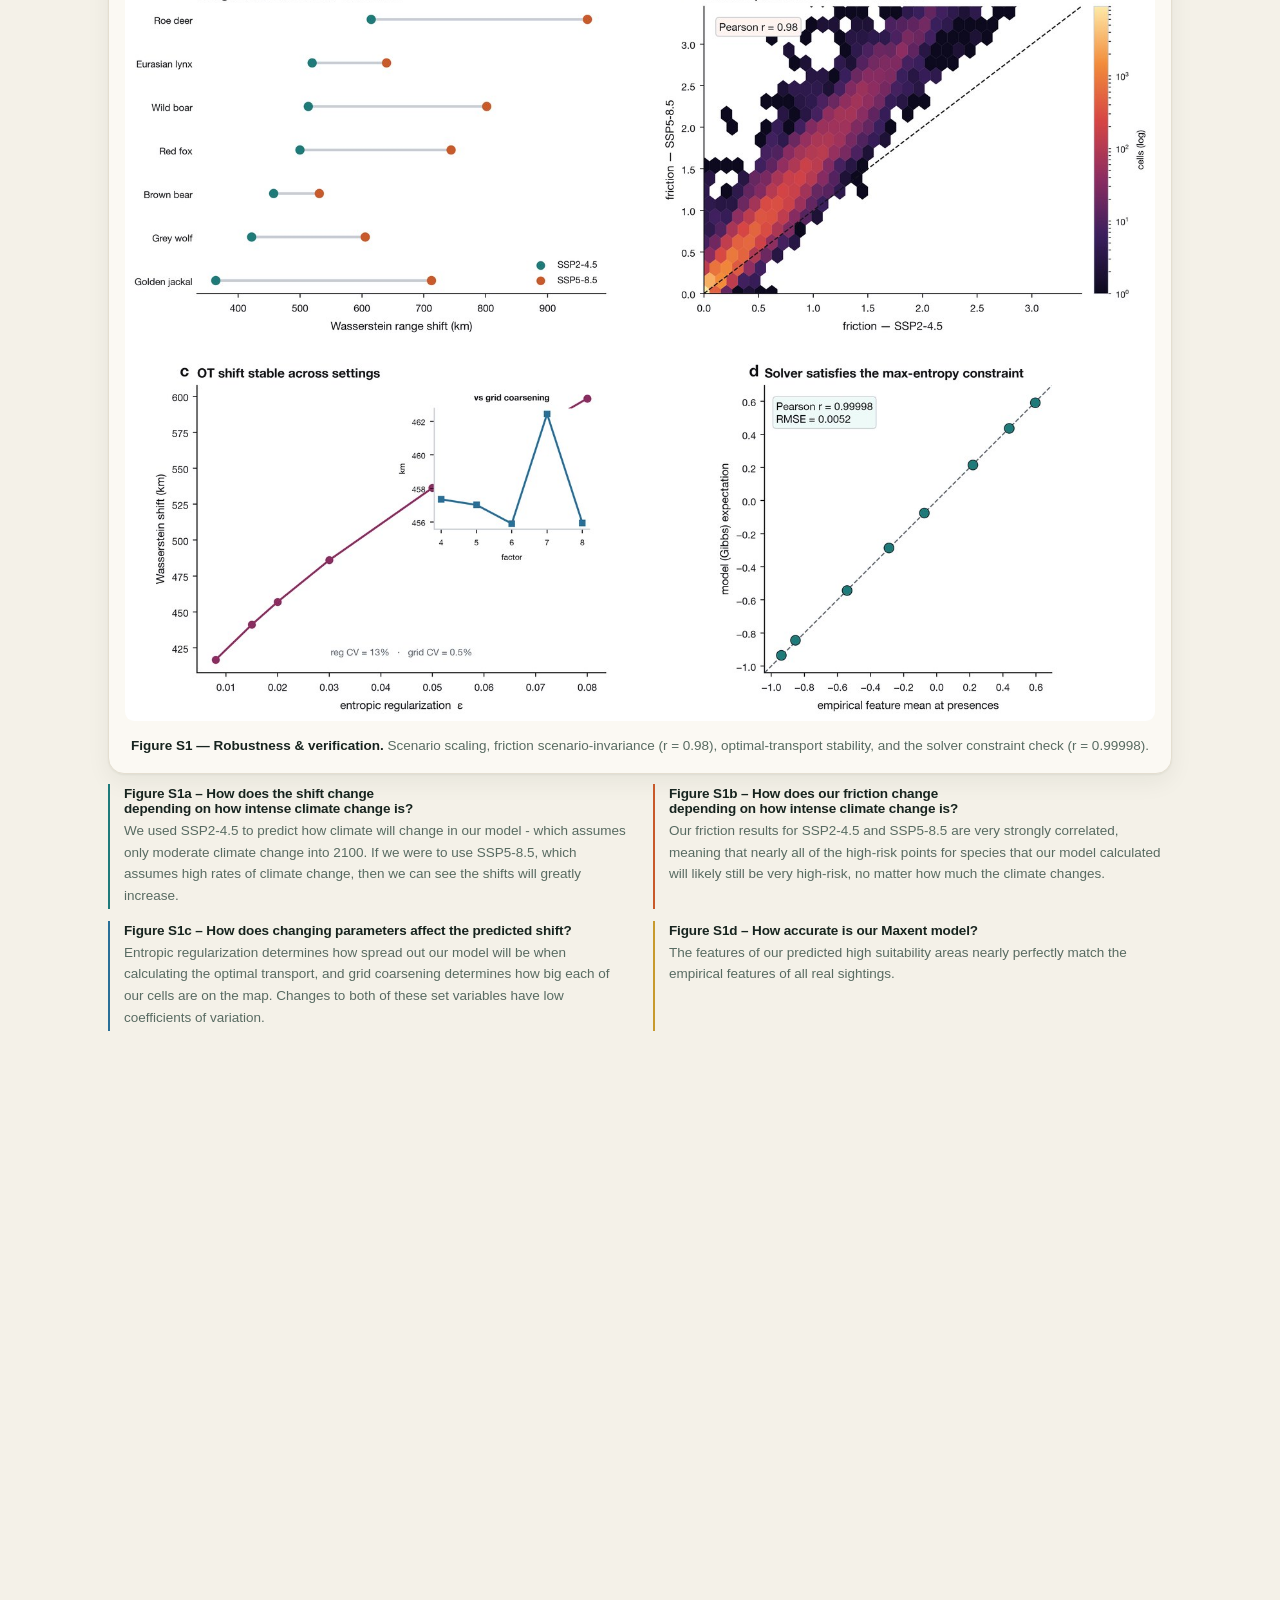
==== commit 0dde9cc3: "fixing some typos" ====
--- a/project/website/index.html
+++ b/project/website/index.html
@@ -267,10 +267,10 @@
       is brightest over the peri-Alpine arc, the Poland–Belarus lowland belt, and the north-eastern
       Baltic (Gulf-of-Finland) corner; the validation panels show the two out-of-sample tests above.</div></div>
   <div class="panels">
-    <div class="panel"><h4>Figure 4a – Our main result</h4><p>our Coexistence Risk Index plotted on a map across Europe. </p></div>
+    <div class="panel"><h4>Figure 4a – Our main result</h4><p>Our Coexistence Risk Index plotted on a map across Europe. </p></div>
     <div class="panel b"><h4>Figure 4b – How well does our model predict movement?</h4><p>We compare the actual observed latitude change from the 7 species in the past to what our model would have predicted. There is a strong correlation between what our model predicted and what actually happened. </p></div>
     <div class="panel c"><h4>Figure 4c – Is our friction model actually accurate?</h4><p>If it was accurate, our model of friction should able to predict where animals will be sighted much better than just random chance. We can see this in this graph, as our model has a p-value of 0.0005 when compared to the distribution of random shuffles.</p></div>
-    <div class="panel d"><h4>Figure 4d – What is the main risk for each species?</h4><p>This graph compares the different threats to each species.</p></div>
+    <div class="panel d"><h4>Figure 4d – What is the main risk for each species?</h4><p>This graph compares the different threats to each species, including how far they must shift, habitat fragmentation, changes in habitat shape, and friction.</p></div>
   </div>
   <!-- interactive Figure 4a: hover the risk map · switch community / per-species -->
   <div class="viz" id="fig4aViz">
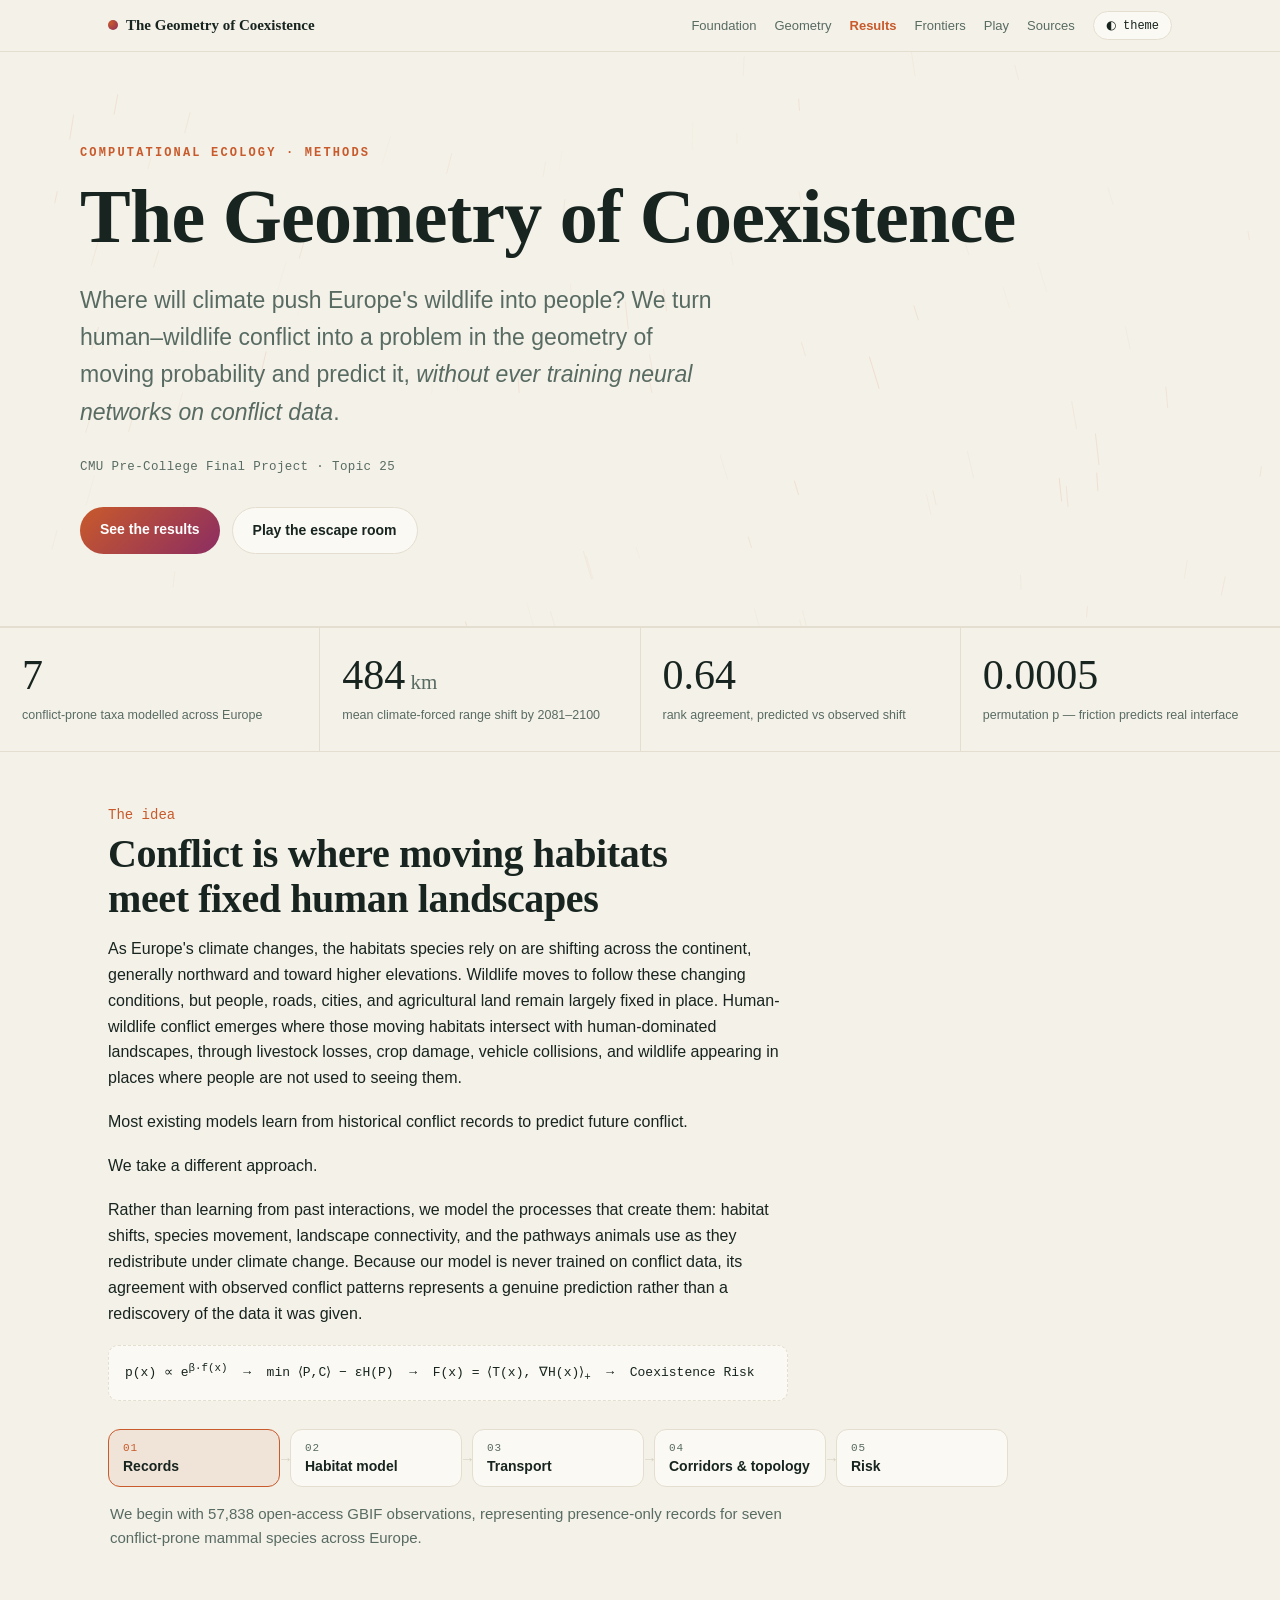
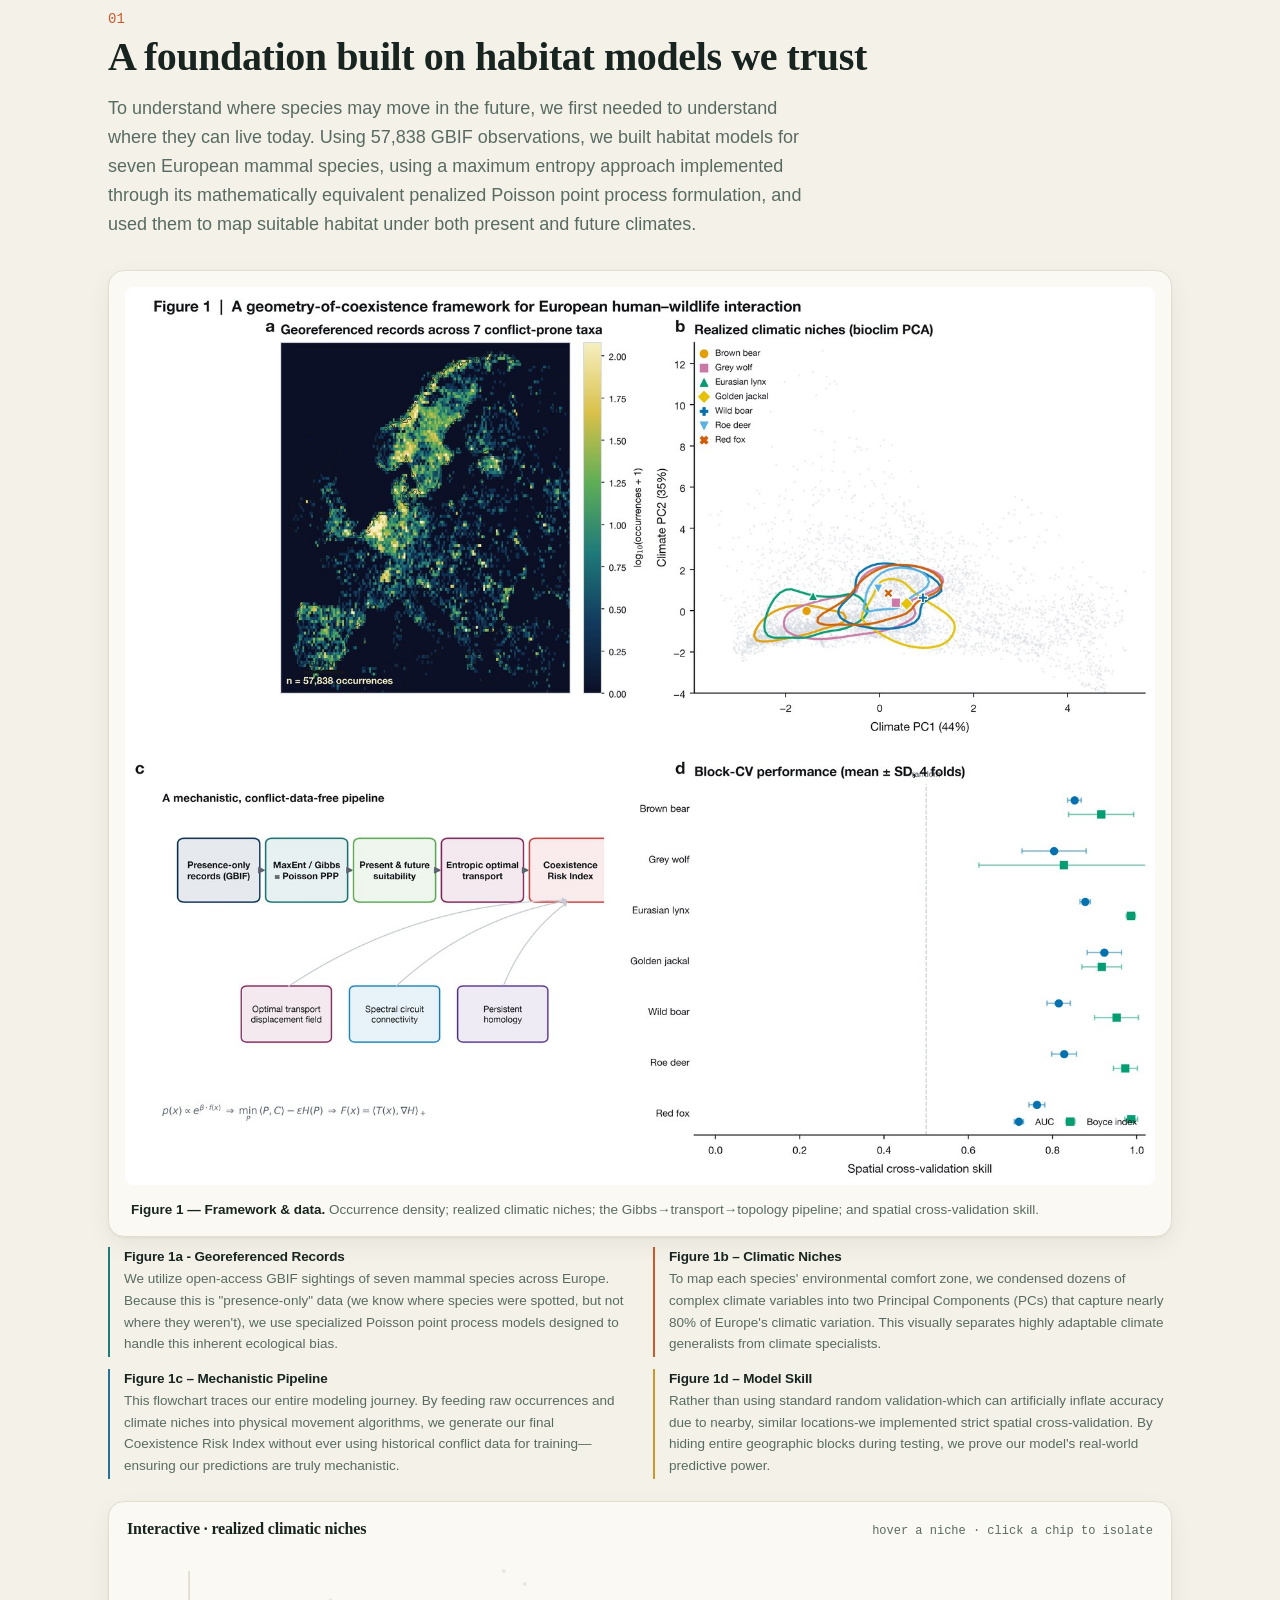
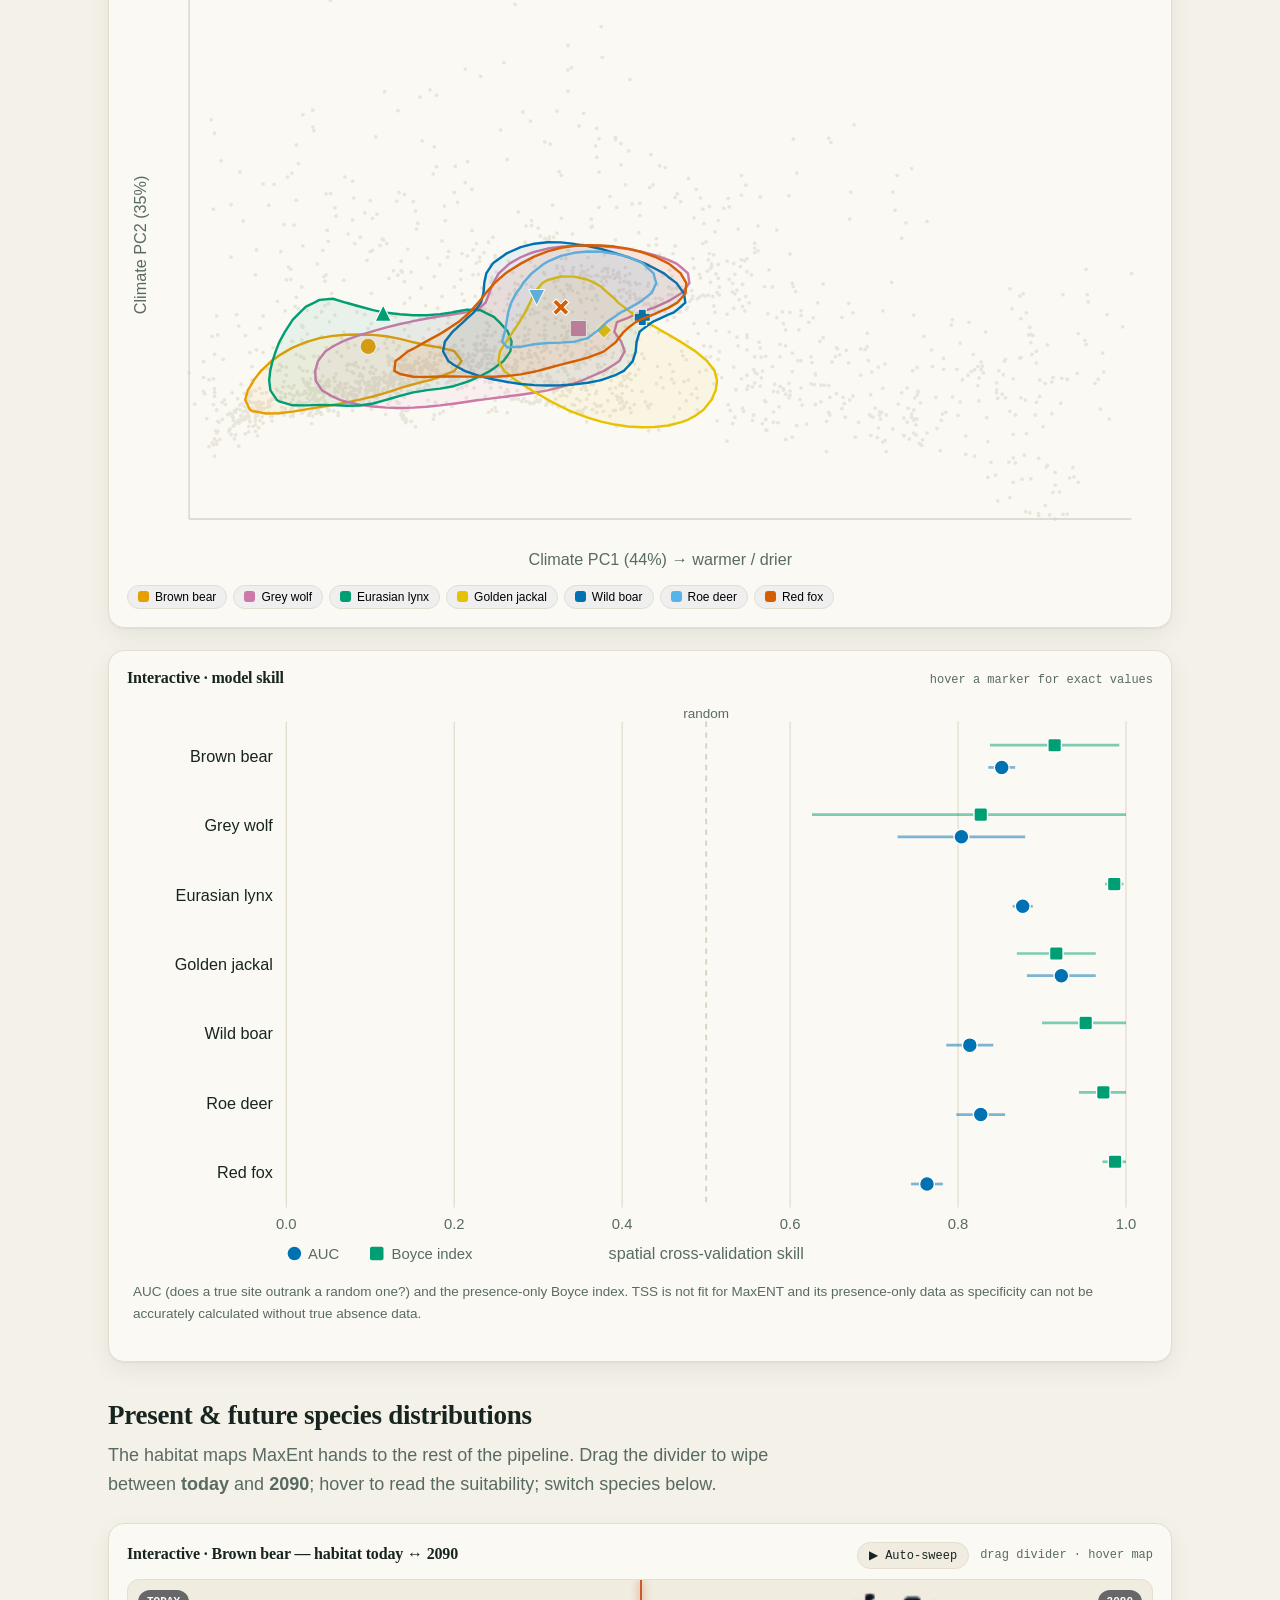
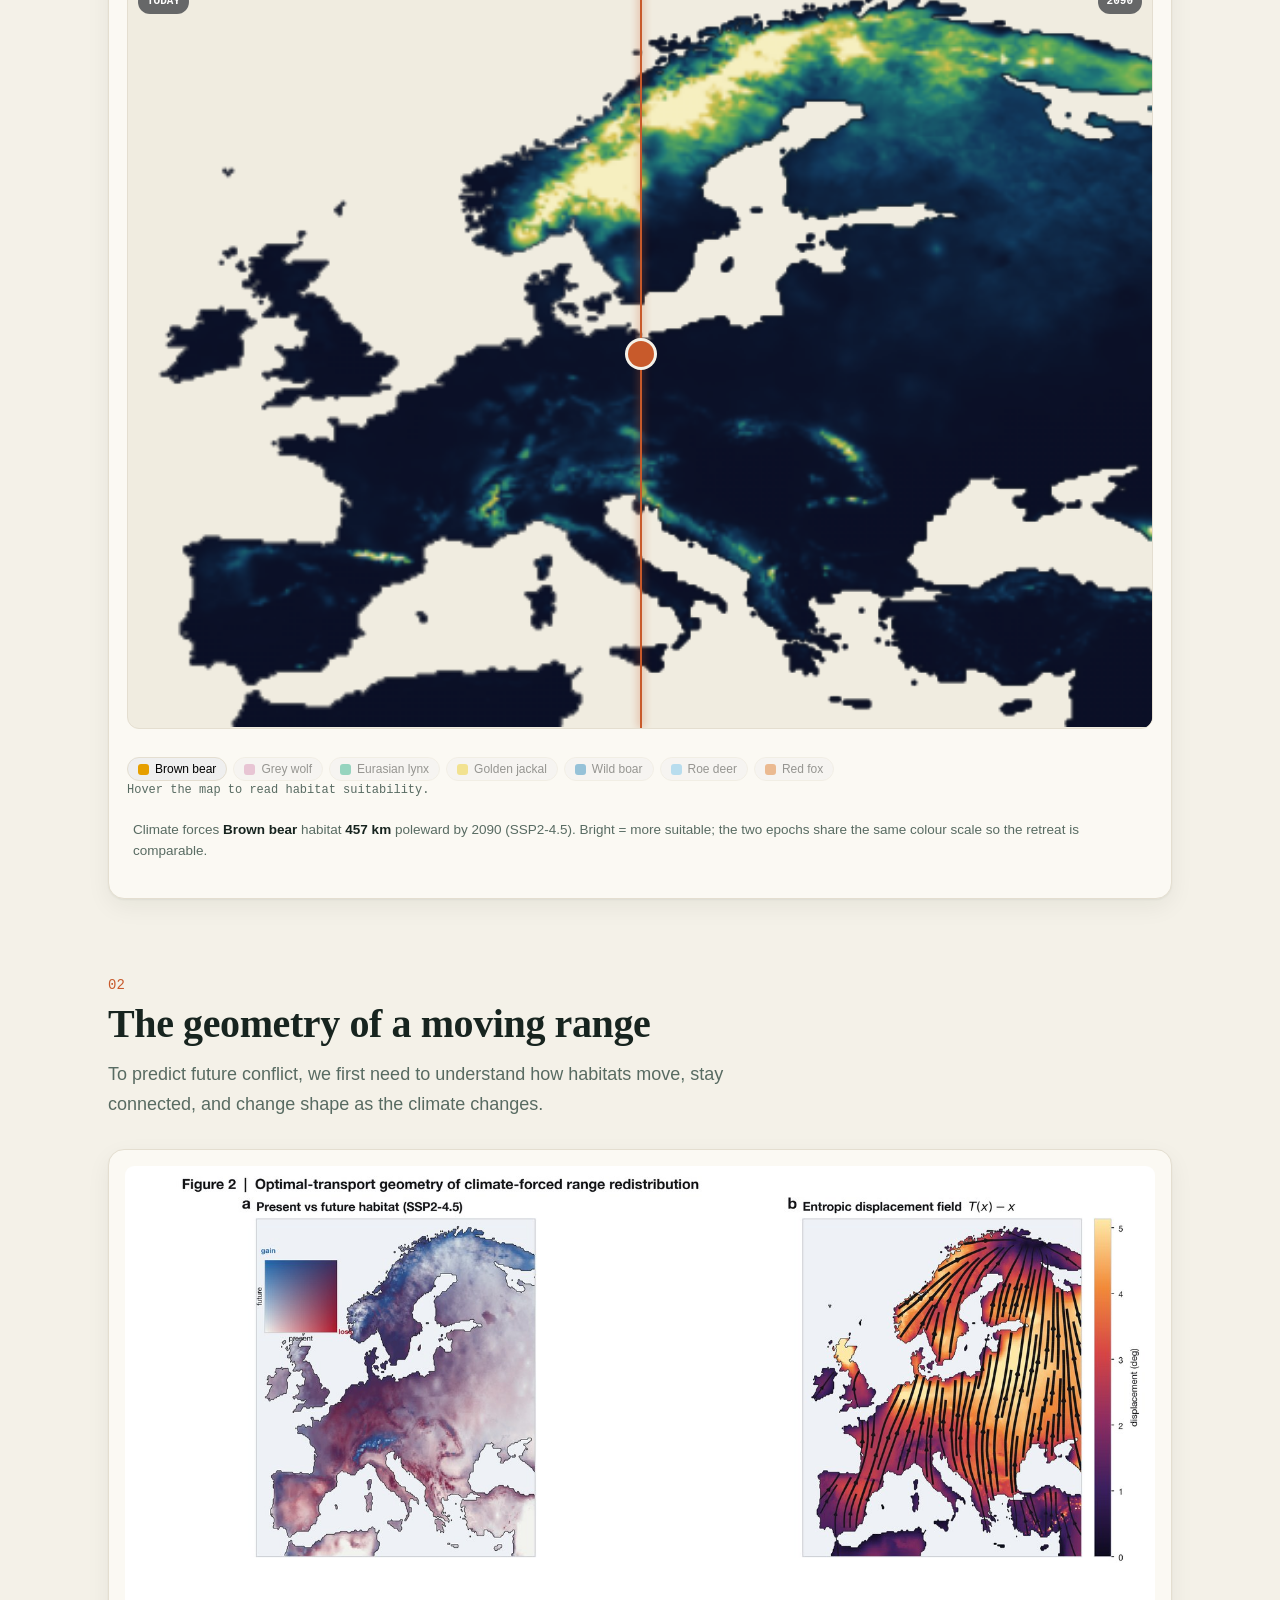
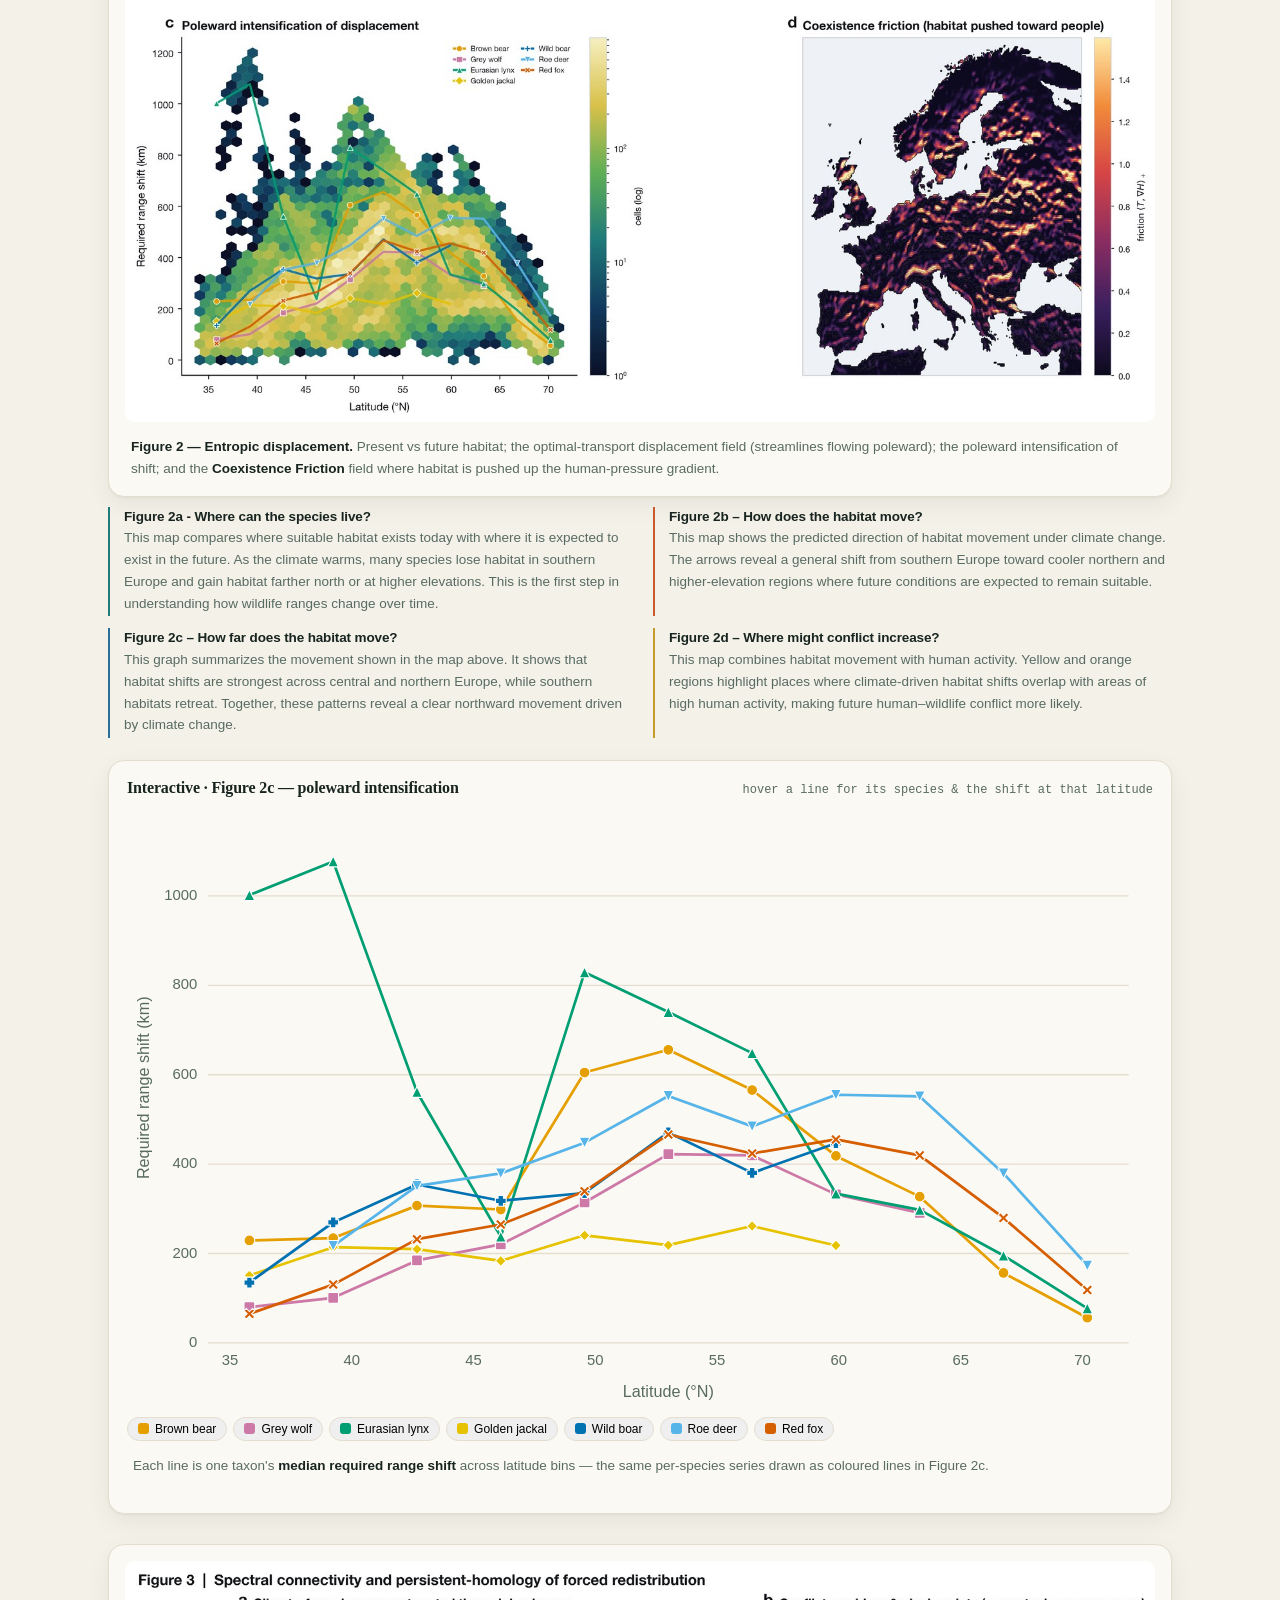
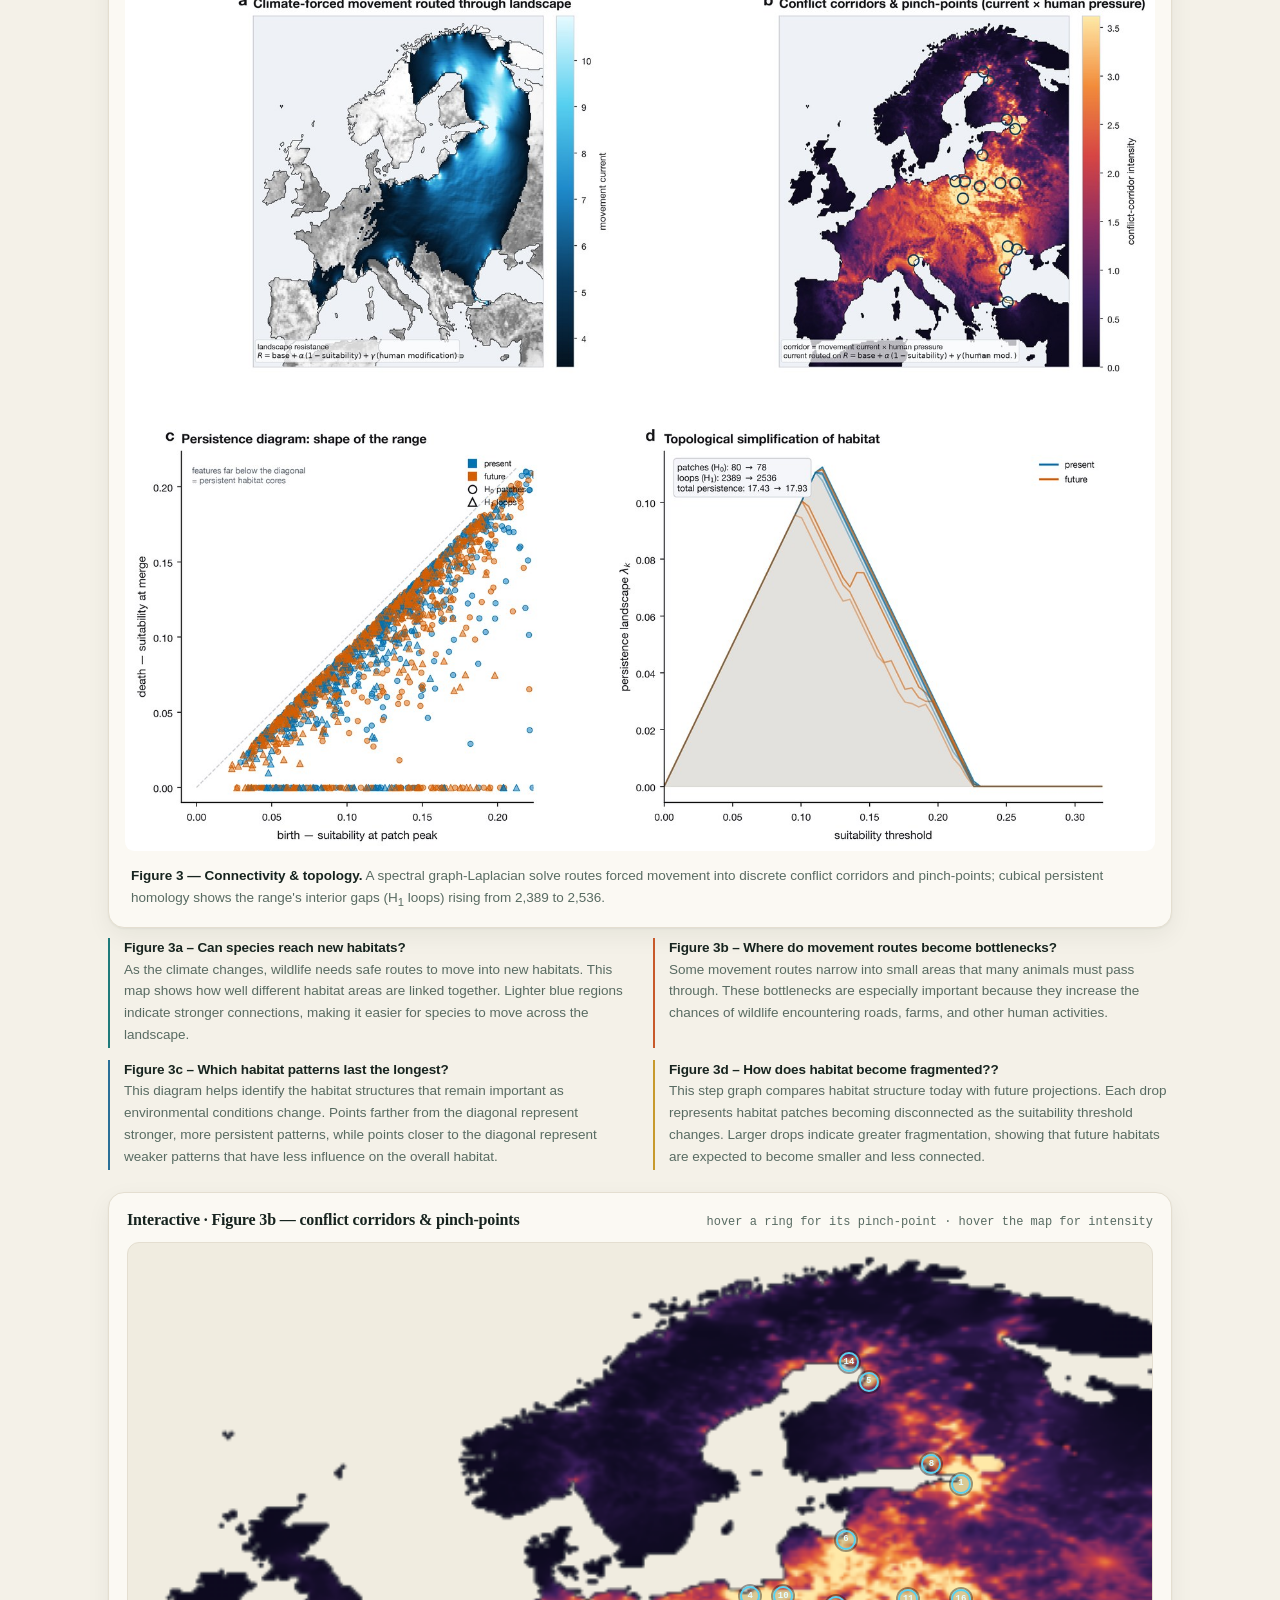
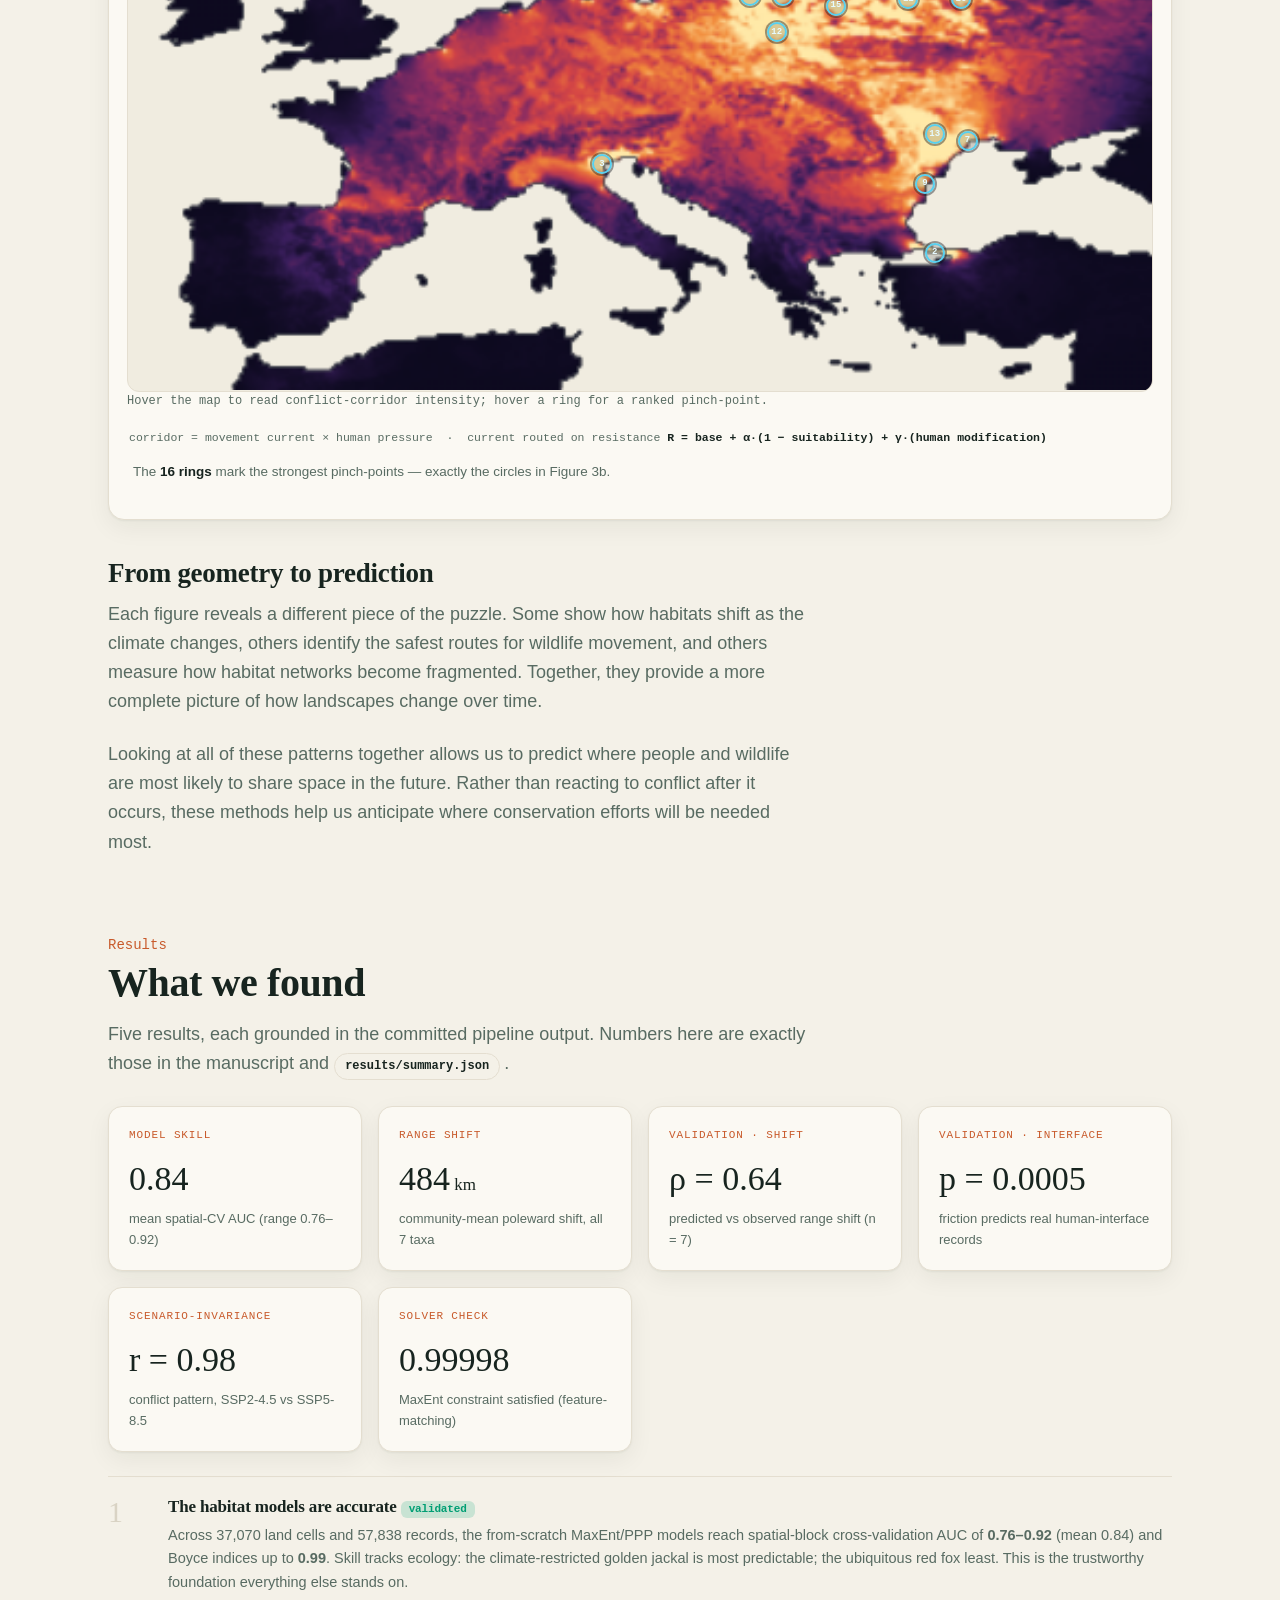
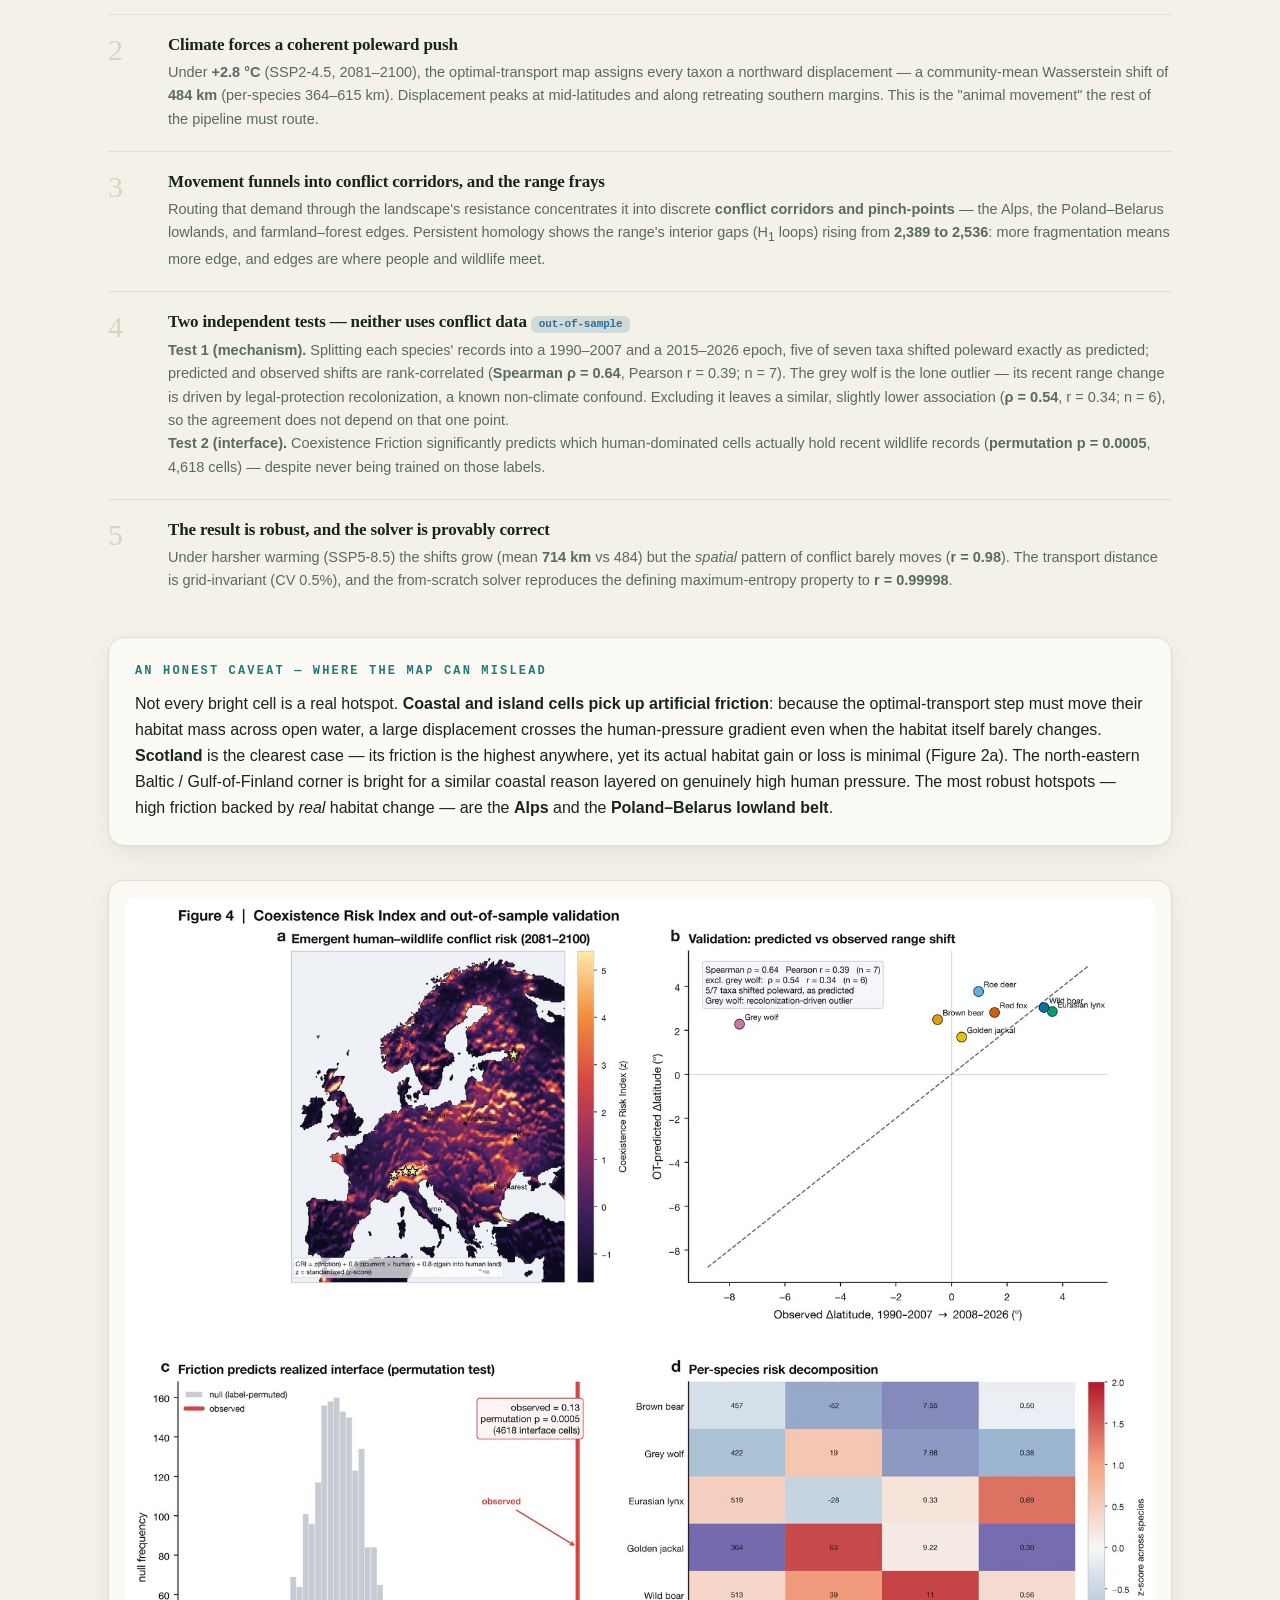
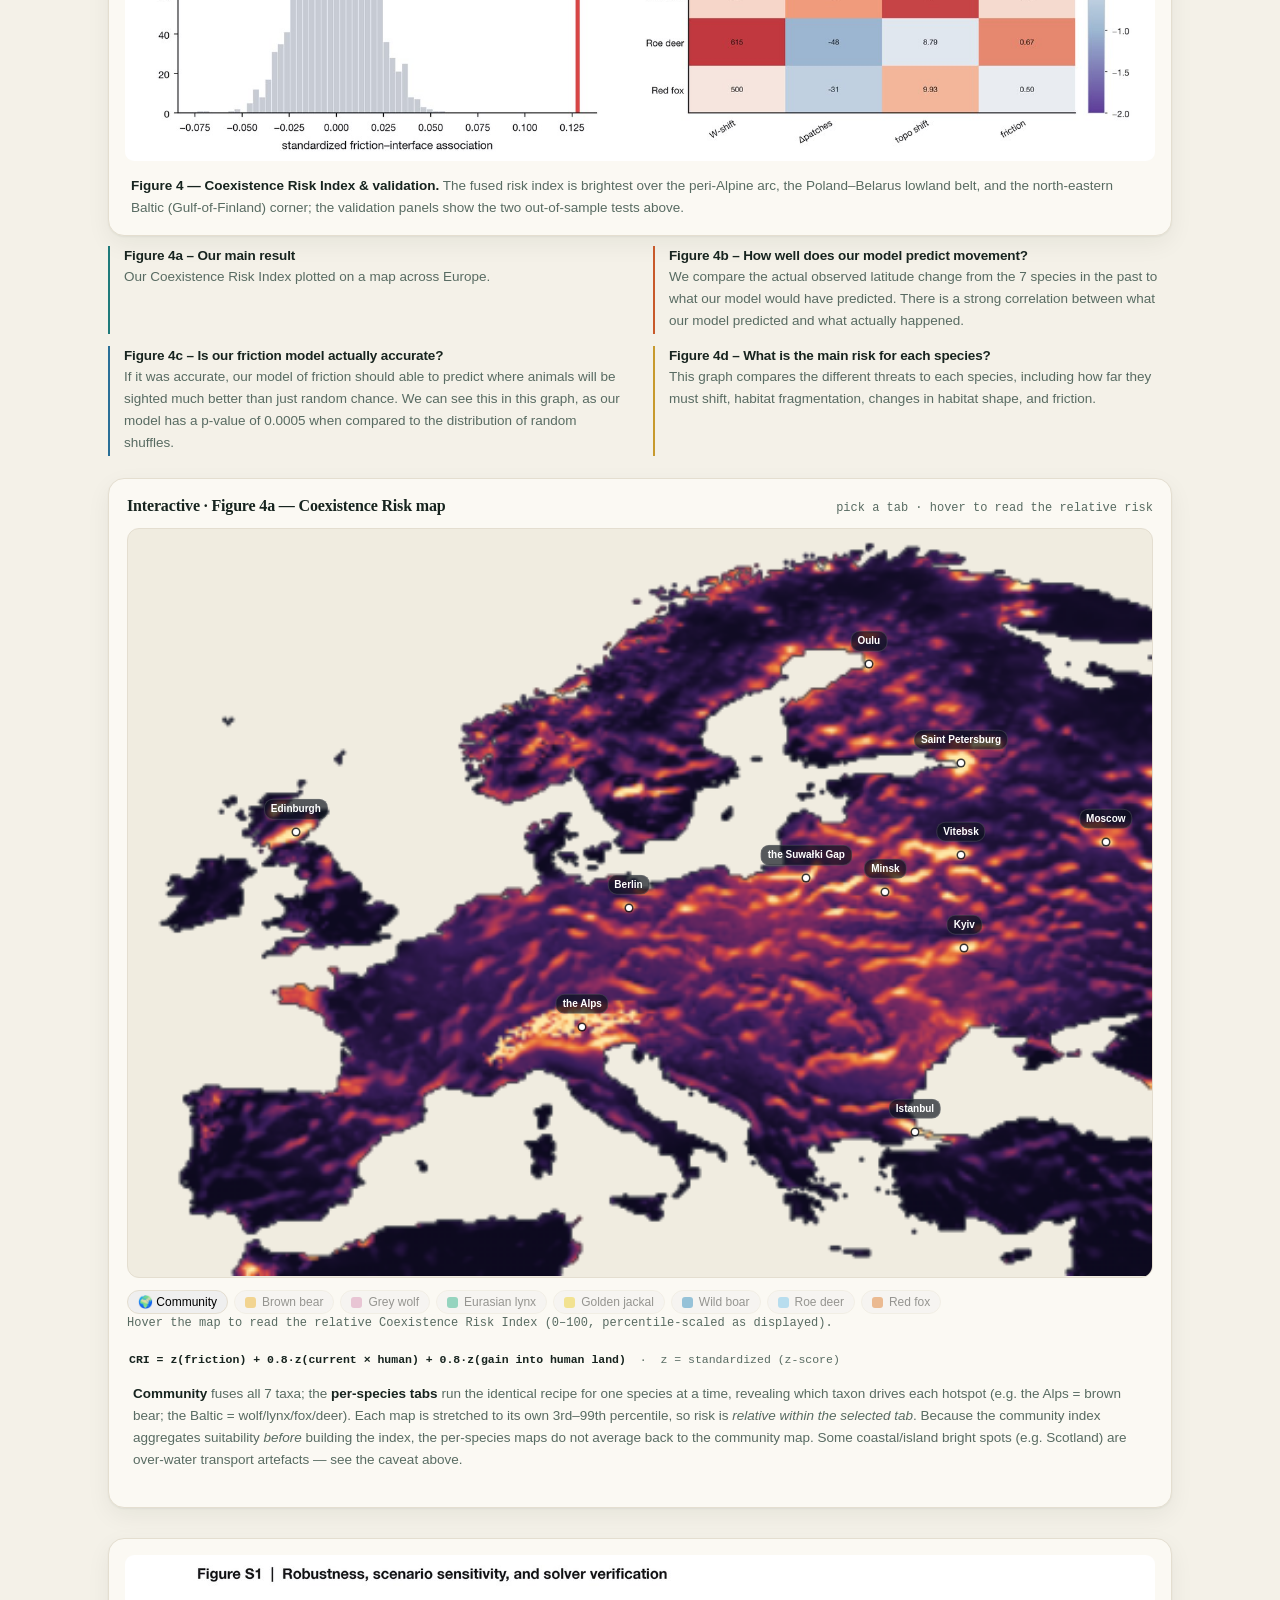
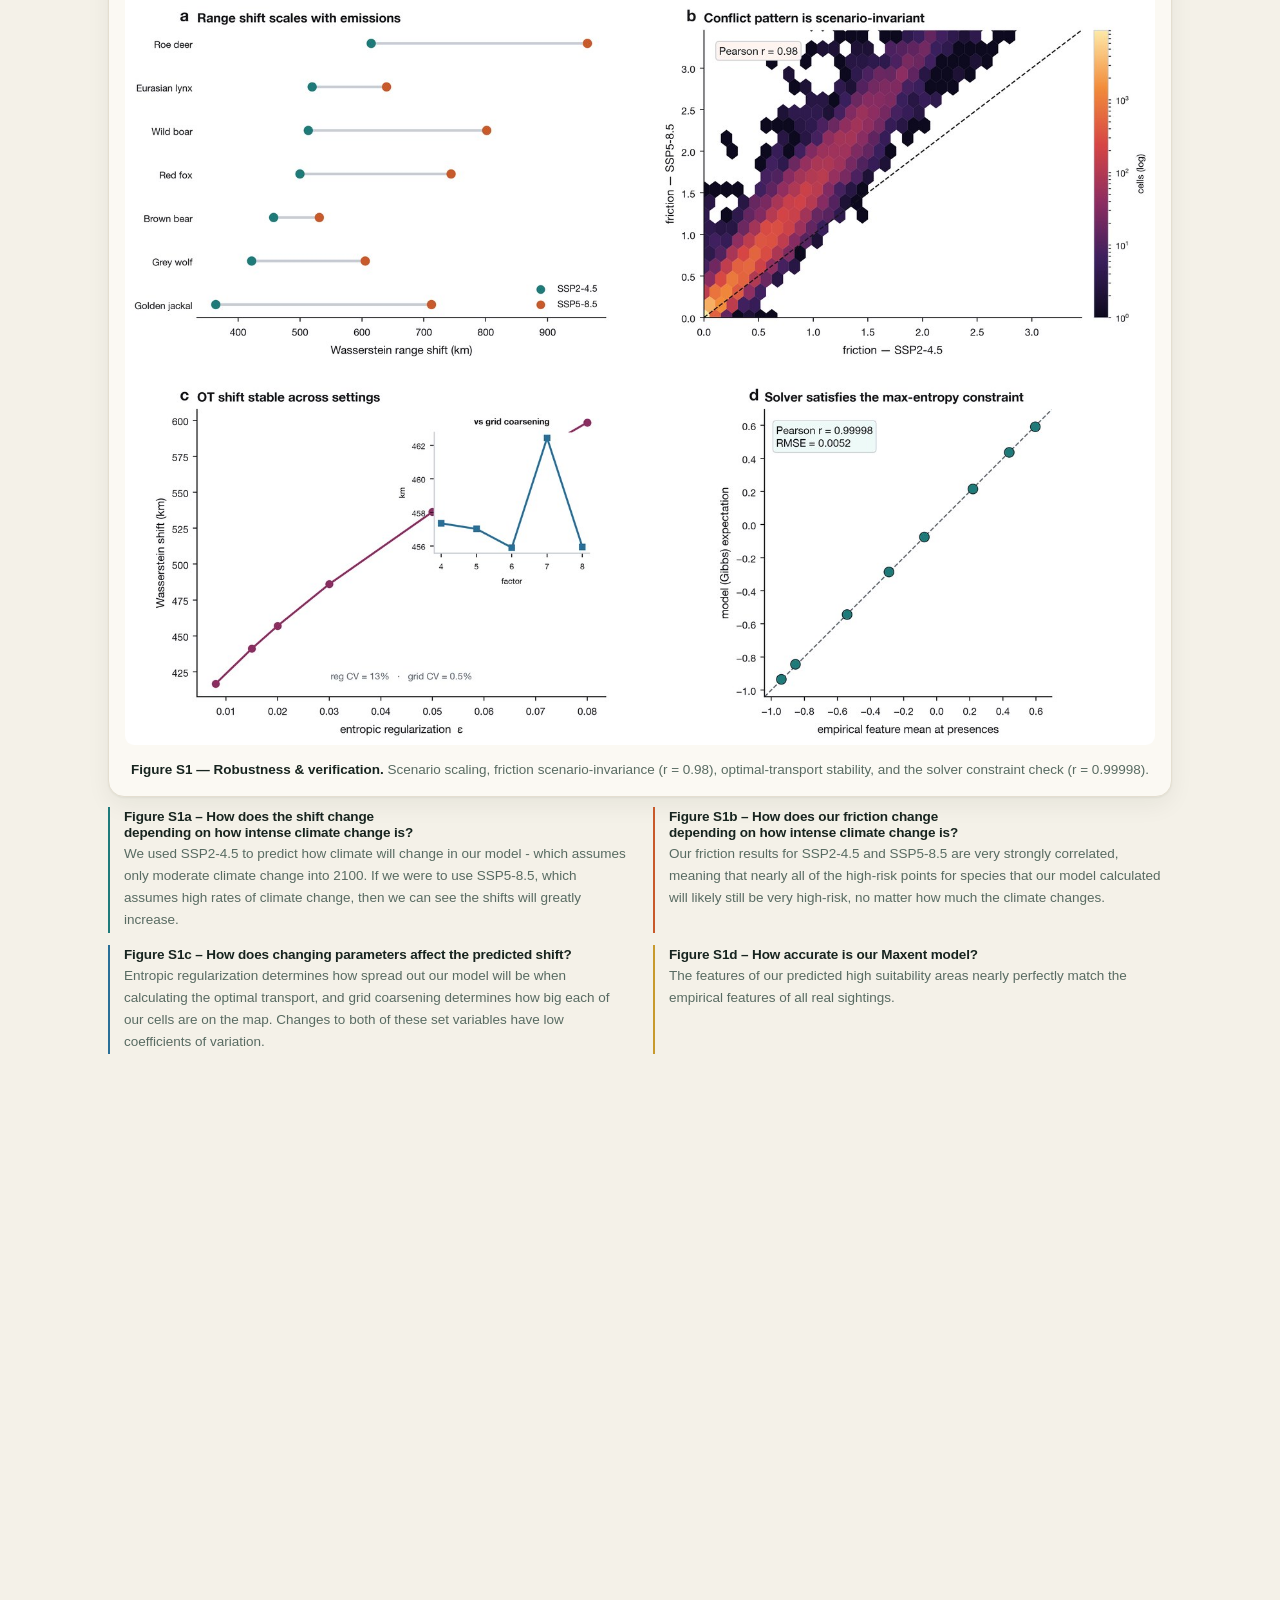
==== commit 47167ecb: "Fig 4b: add grey-wolf-excluded correlations; Fig 4d: drop interface-AUC column No numerical result c" ====
--- a/project/website/index.html
+++ b/project/website/index.html
@@ -234,9 +234,11 @@
       <h4>Two independent tests — neither uses conflict data <span class="badge info">out-of-sample</span></h4>
       <p><b>Test 1 (mechanism).</b> Splitting each species' records into a 1990–2007 and a
         2015–2026 epoch, five of seven taxa shifted poleward exactly as predicted; predicted and
-        observed shifts are rank-correlated (<b>Spearman &rho; = 0.64</b>). The grey wolf is the
-        lone outlier — its recent range change is driven by legal-protection recolonization, a
-        known non-climate confound.<br>
+        observed shifts are rank-correlated (<b>Spearman &rho; = 0.64</b>, Pearson r = 0.39; n = 7).
+        The grey wolf is the lone outlier — its recent range change is driven by legal-protection
+        recolonization, a known non-climate confound. Excluding it leaves a similar, slightly lower
+        association (<b>&rho; = 0.54</b>, r = 0.34; n = 6), so the agreement does not depend on that
+        one point.<br>
         <b>Test 2 (interface).</b> Coexistence Friction significantly predicts which
         human-dominated cells actually hold recent wildlife records
         (<b>permutation p = 0.0005</b>, 4,618 cells) — despite never being trained on those labels.</p></div></div>
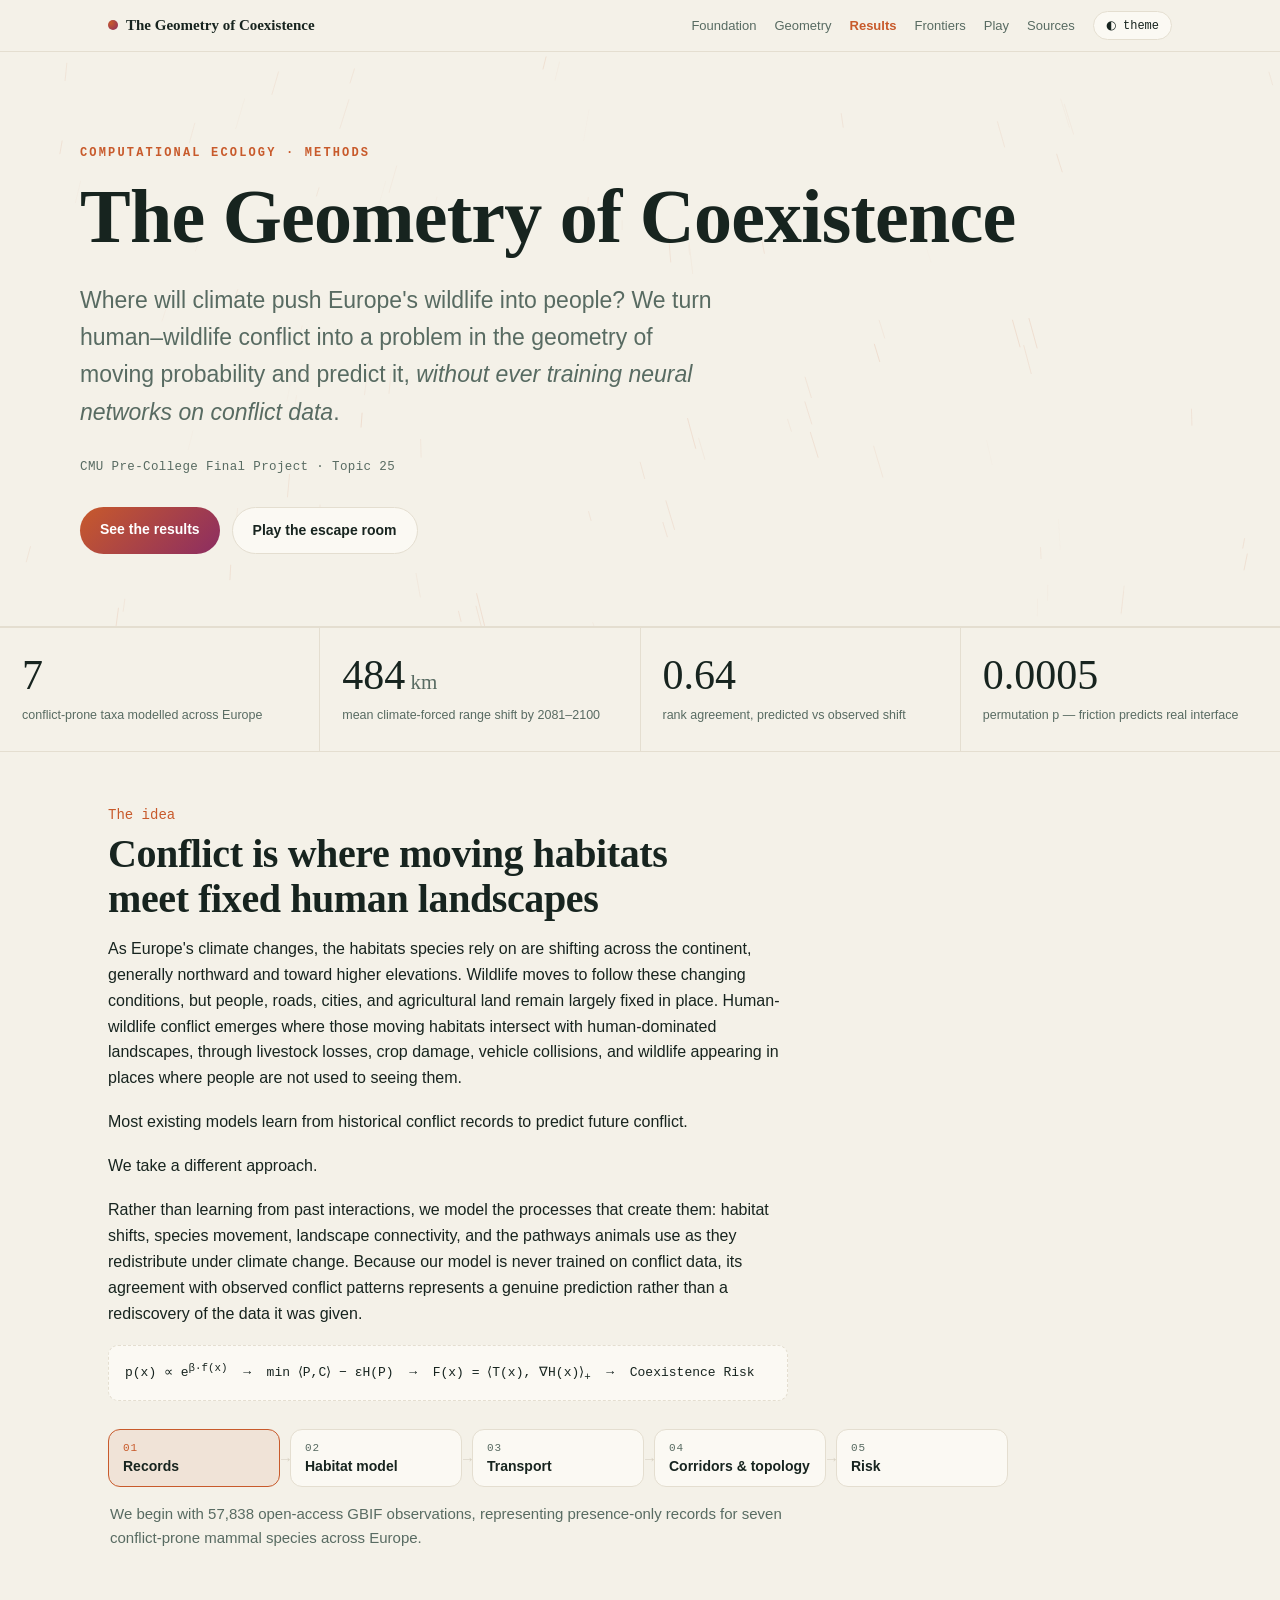
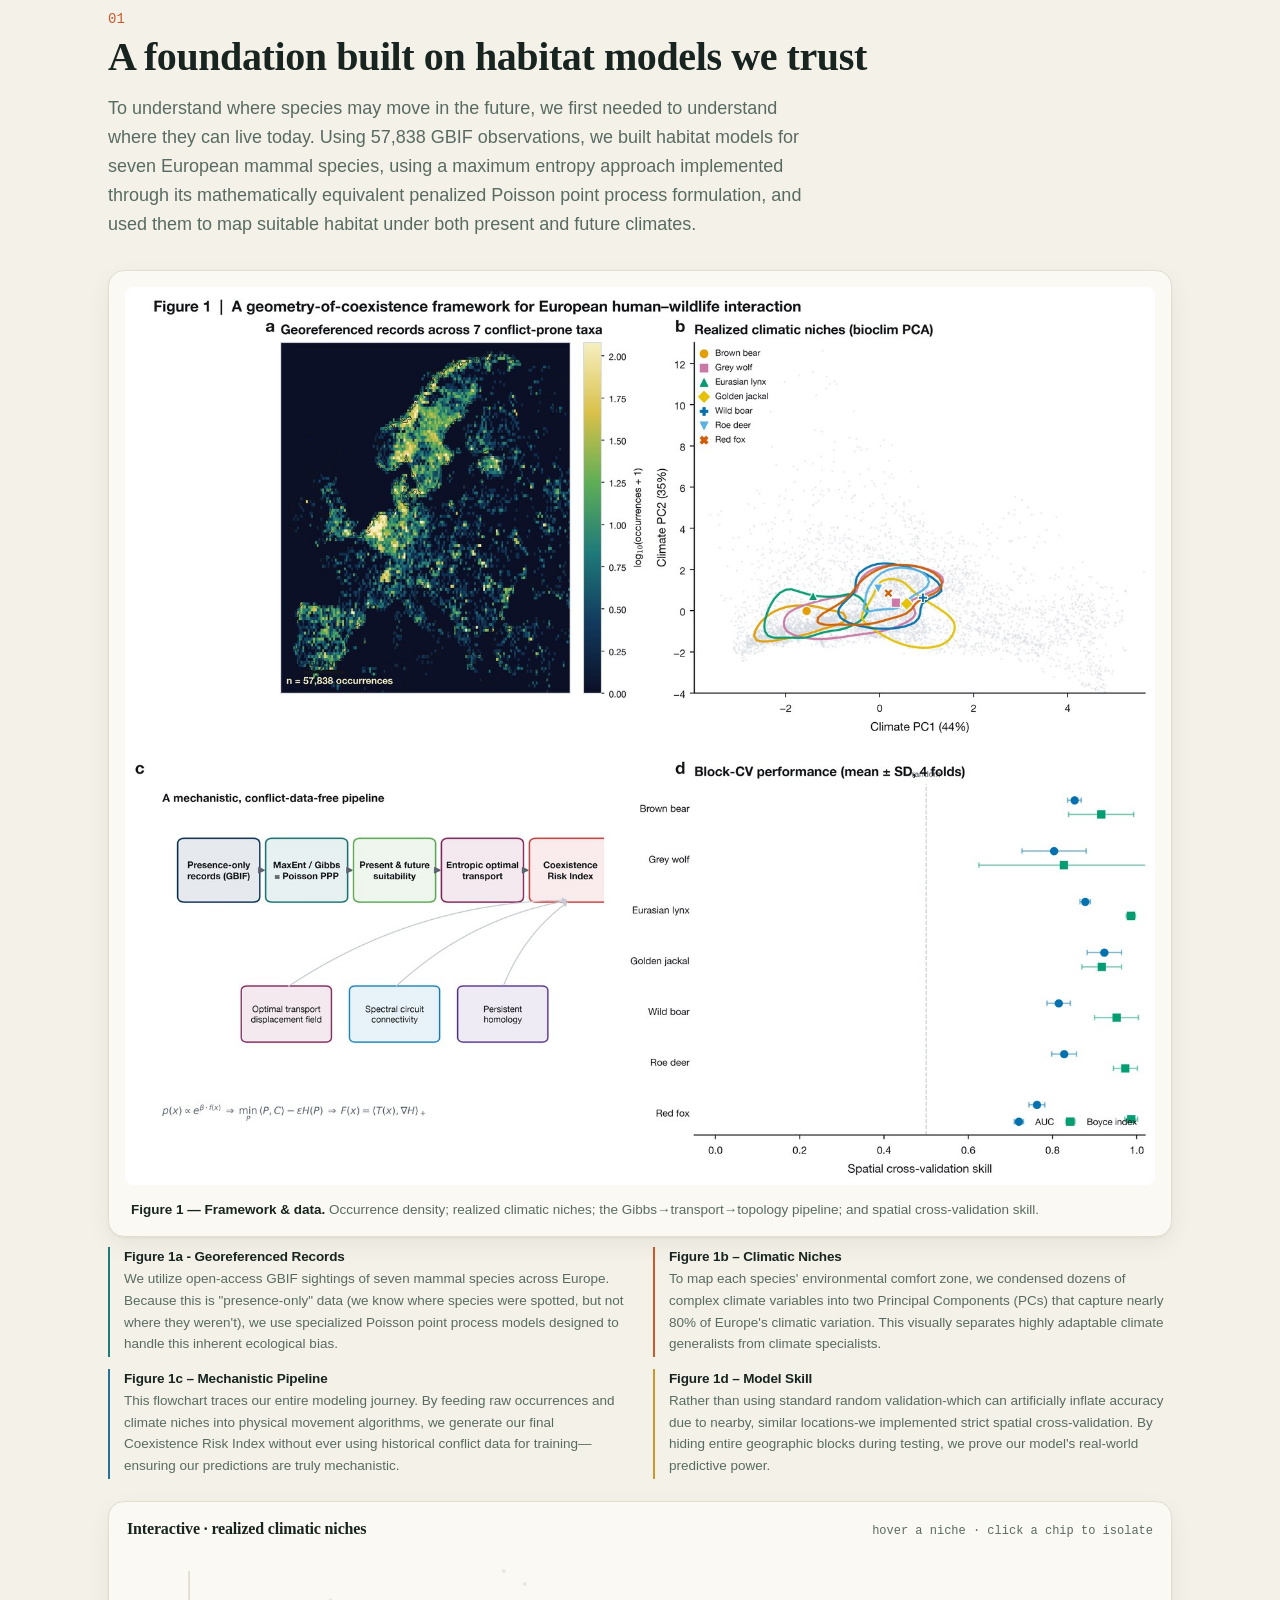
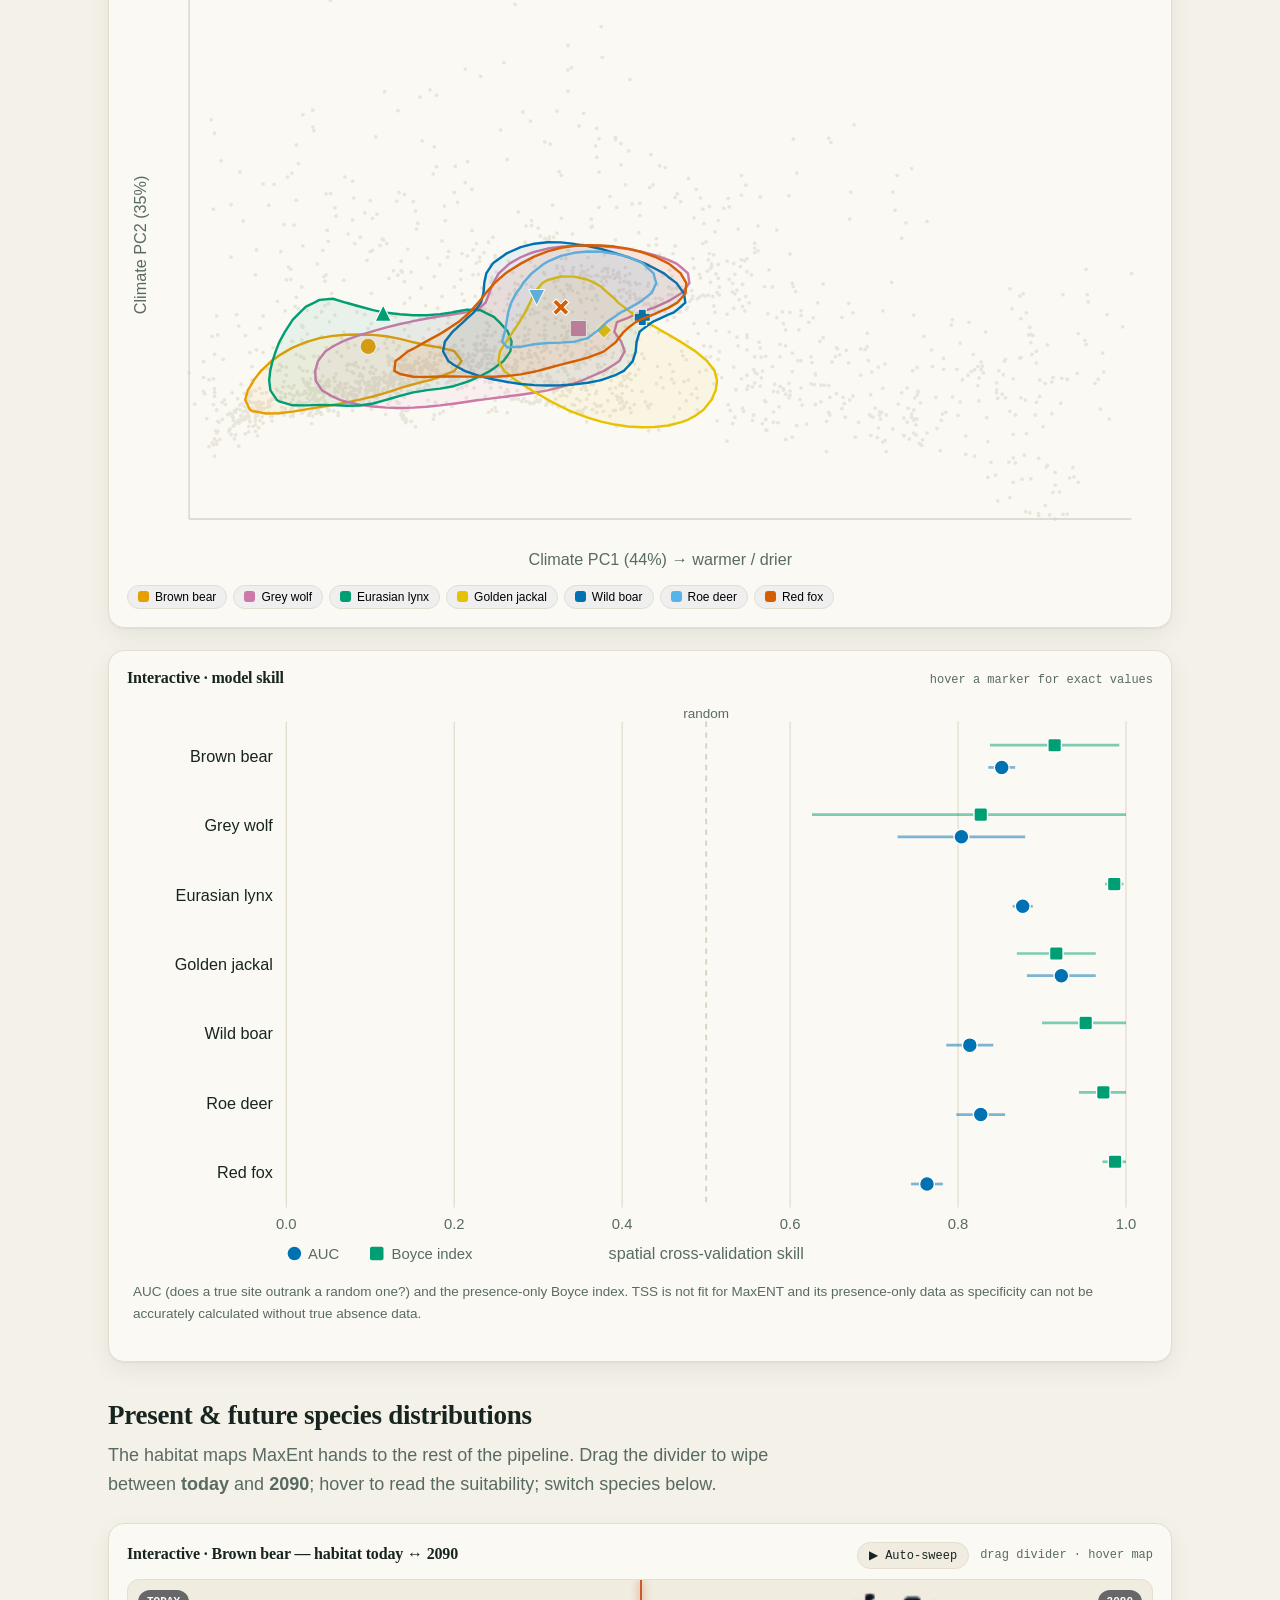
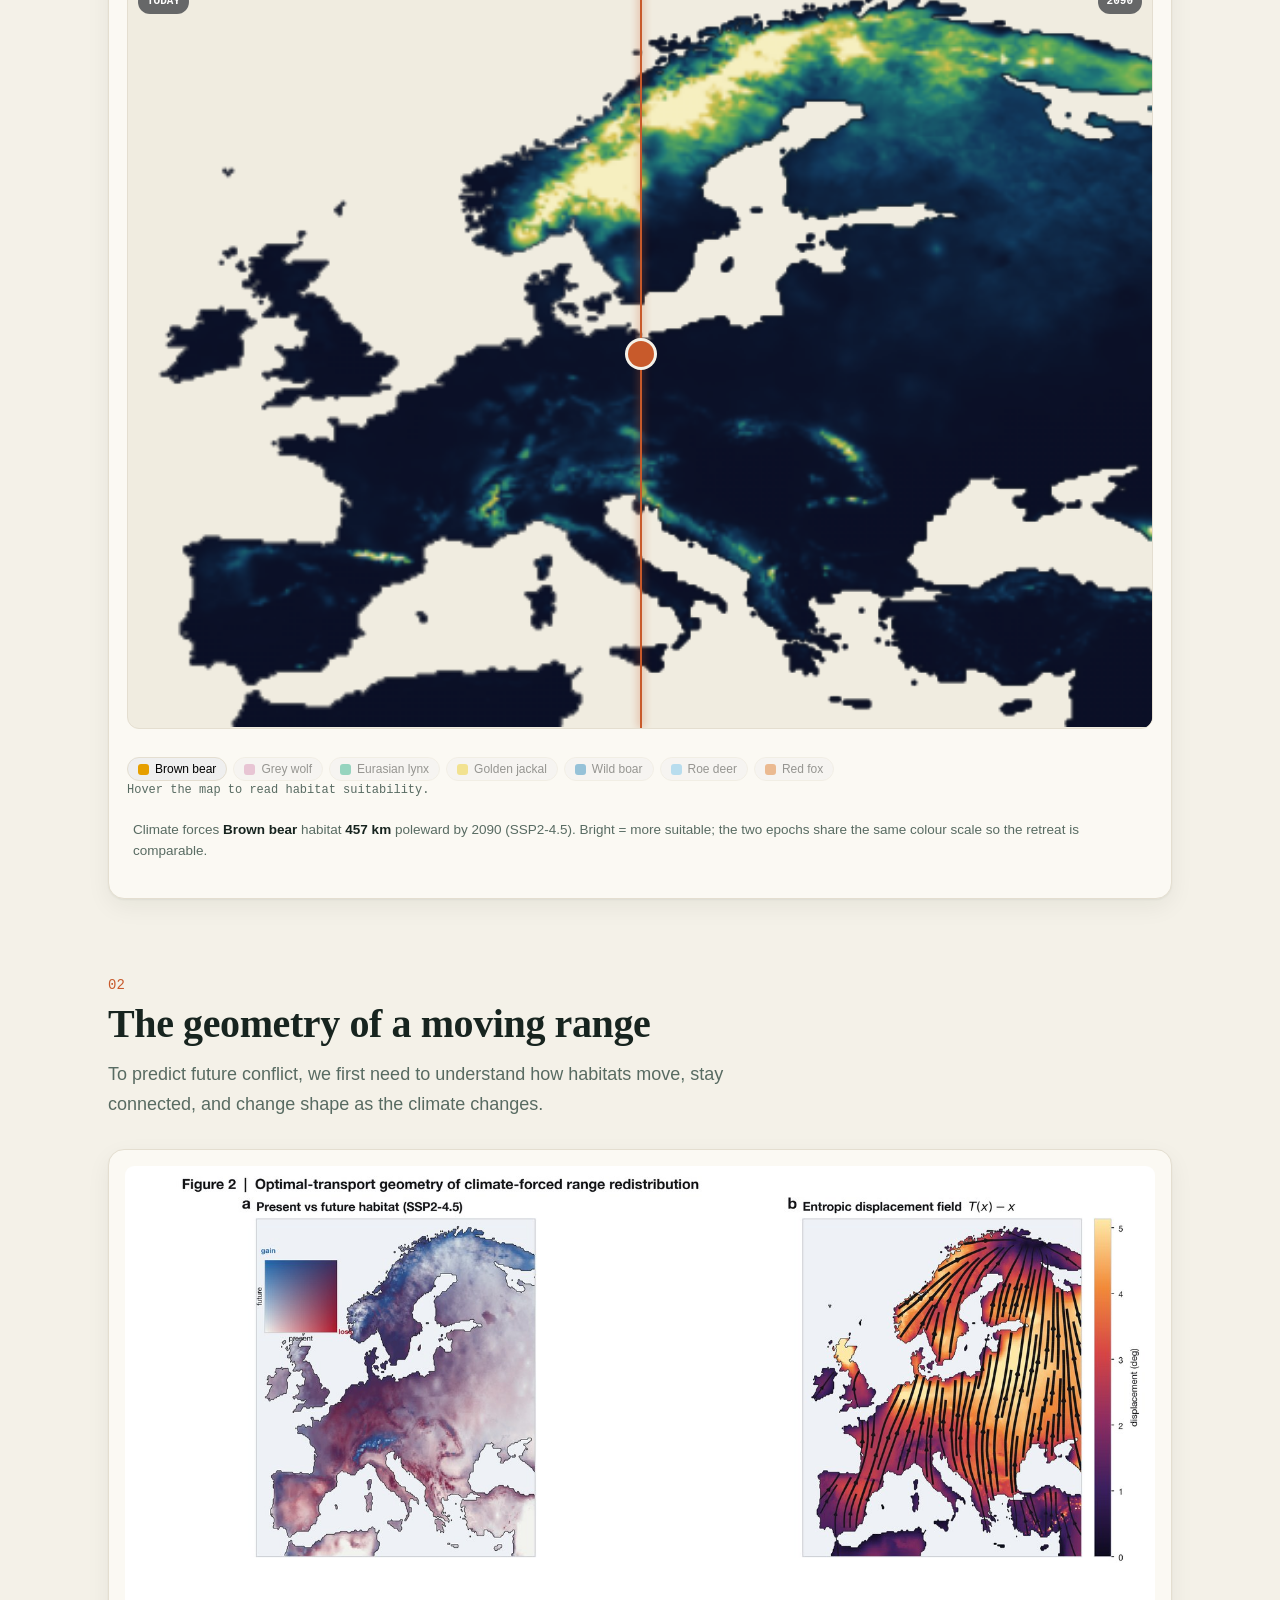
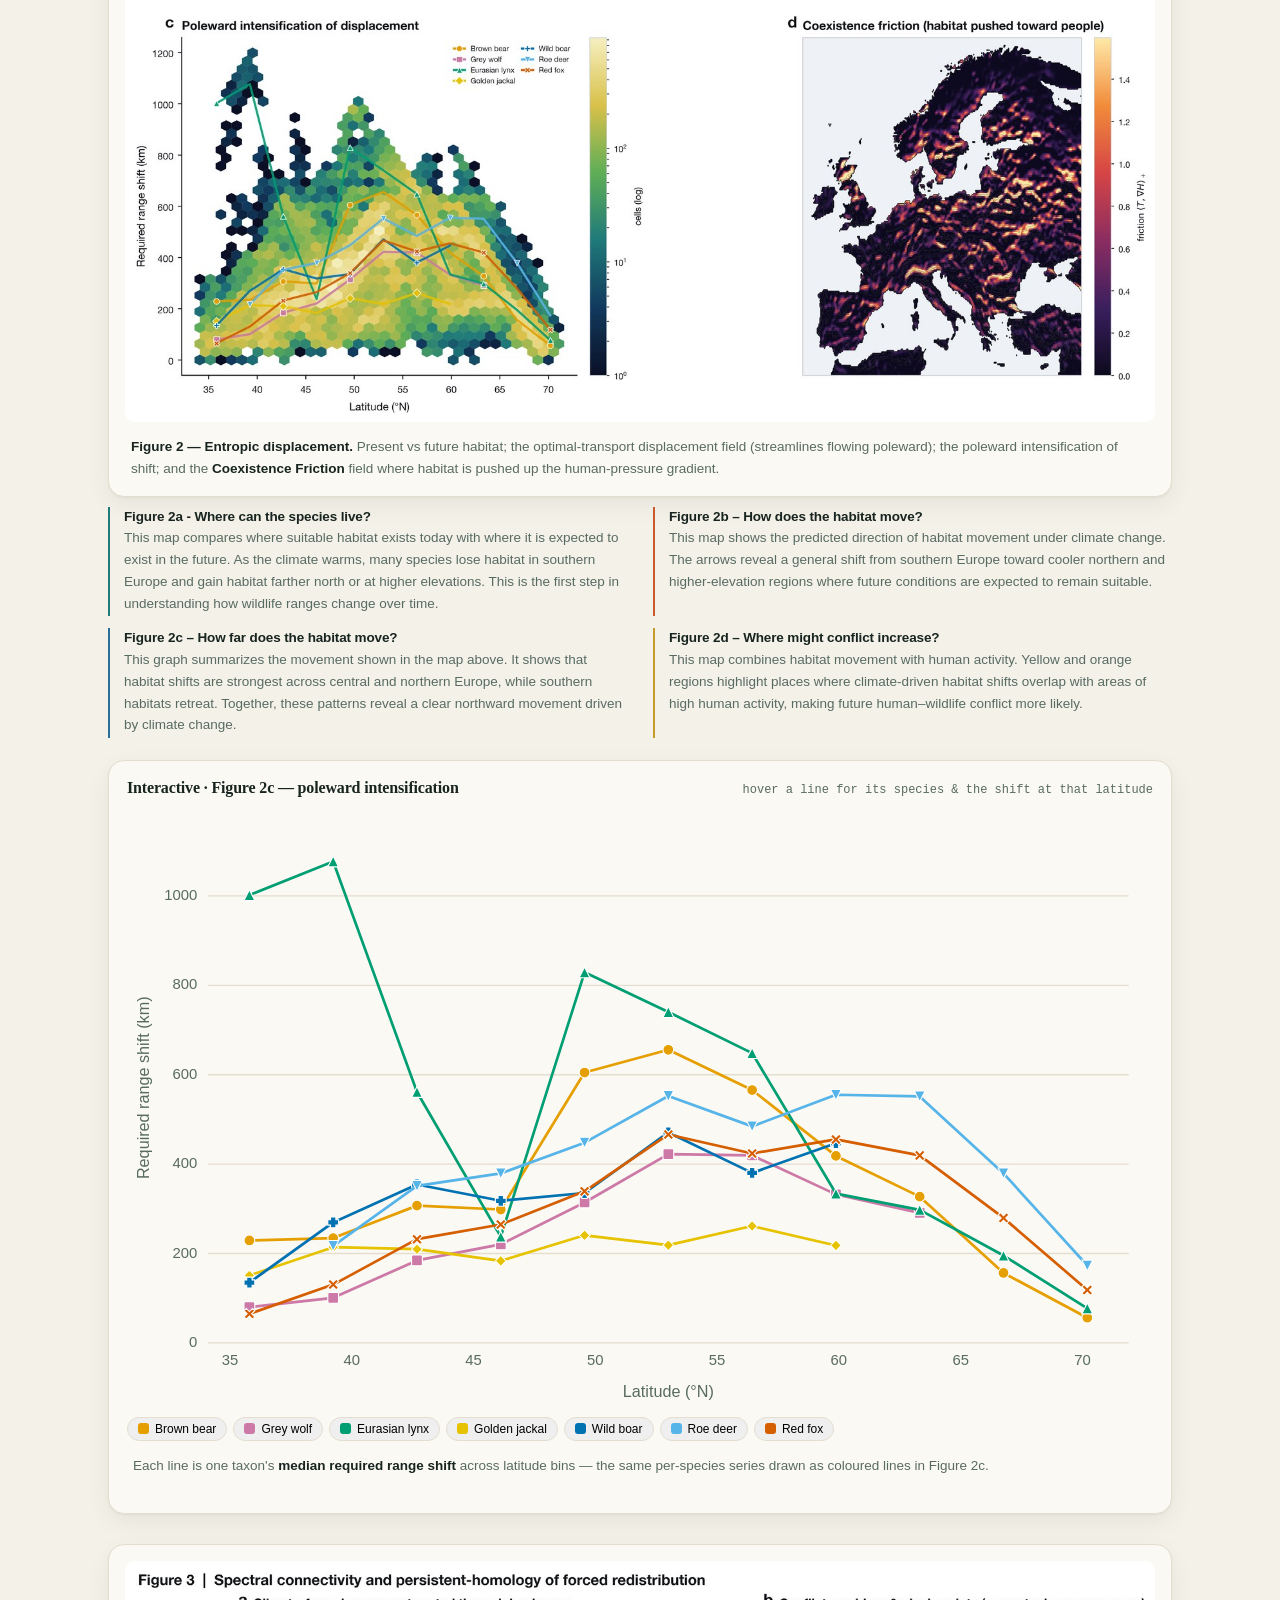
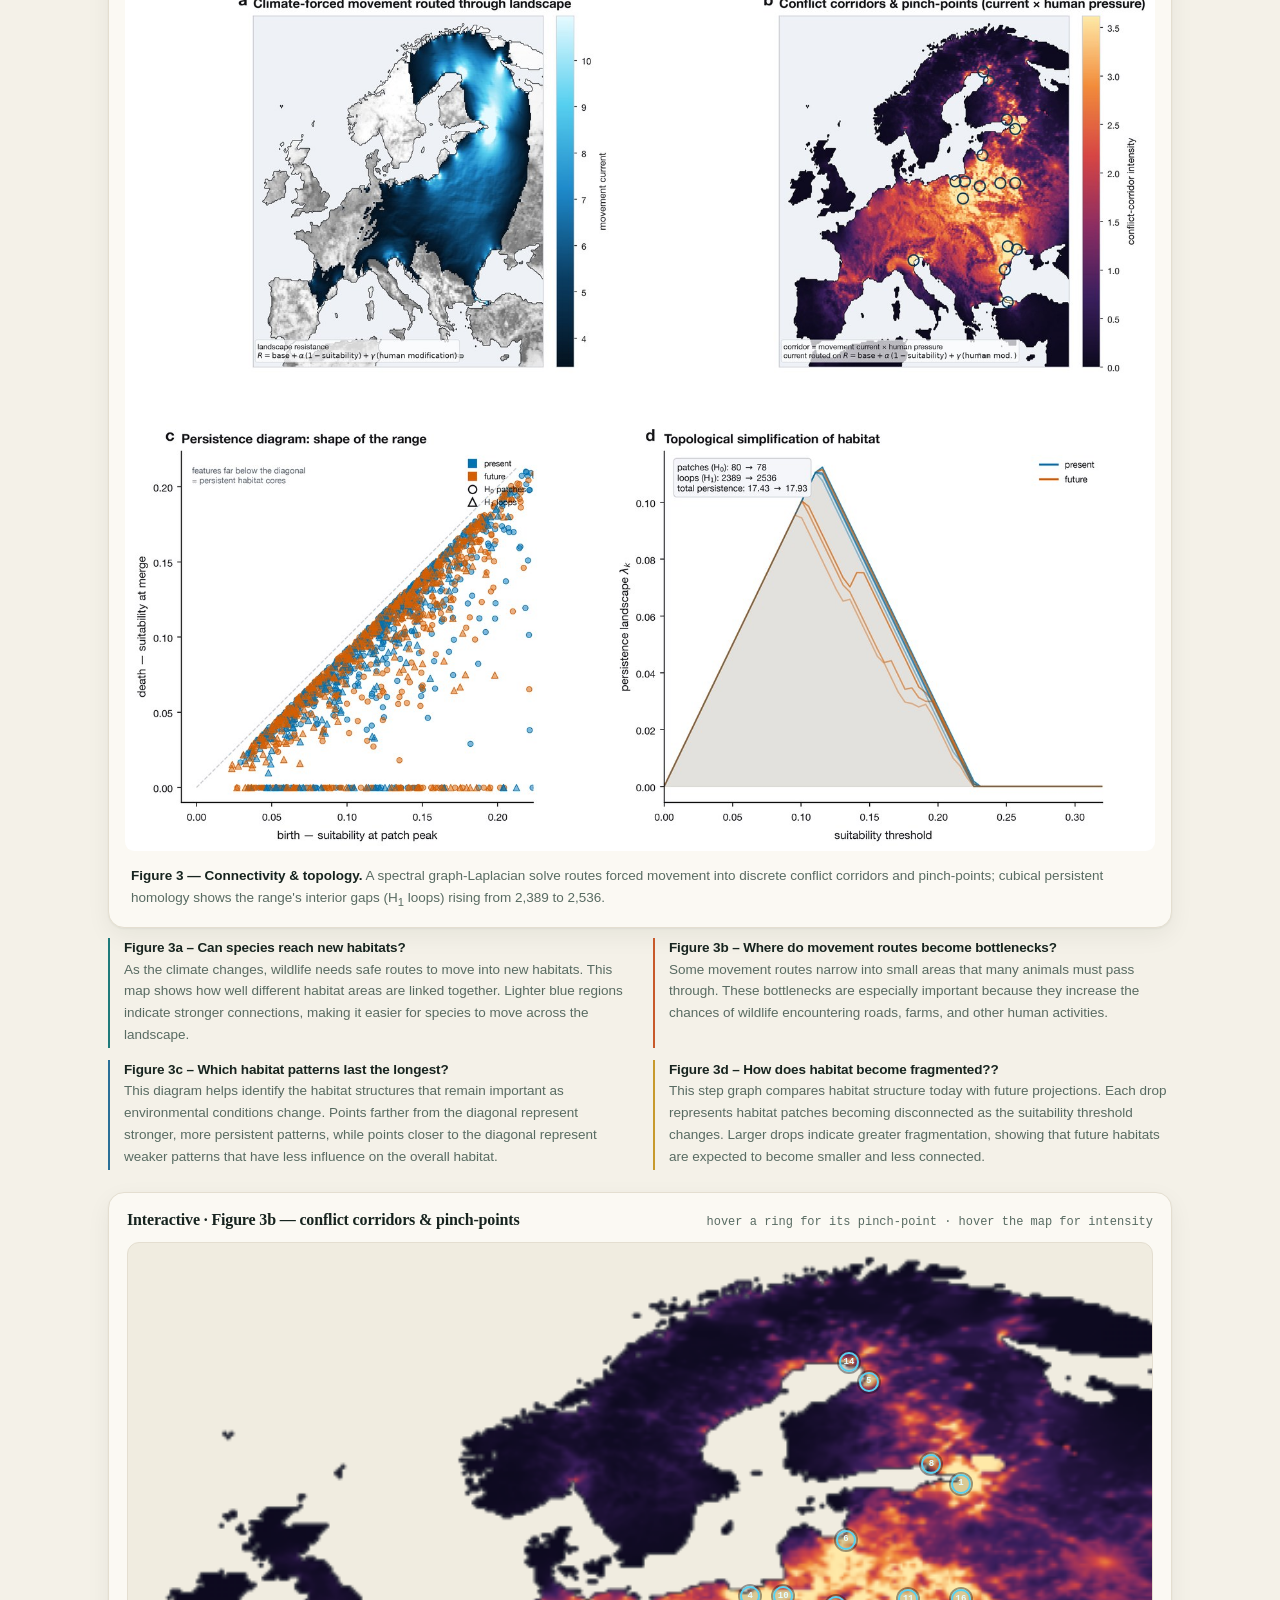
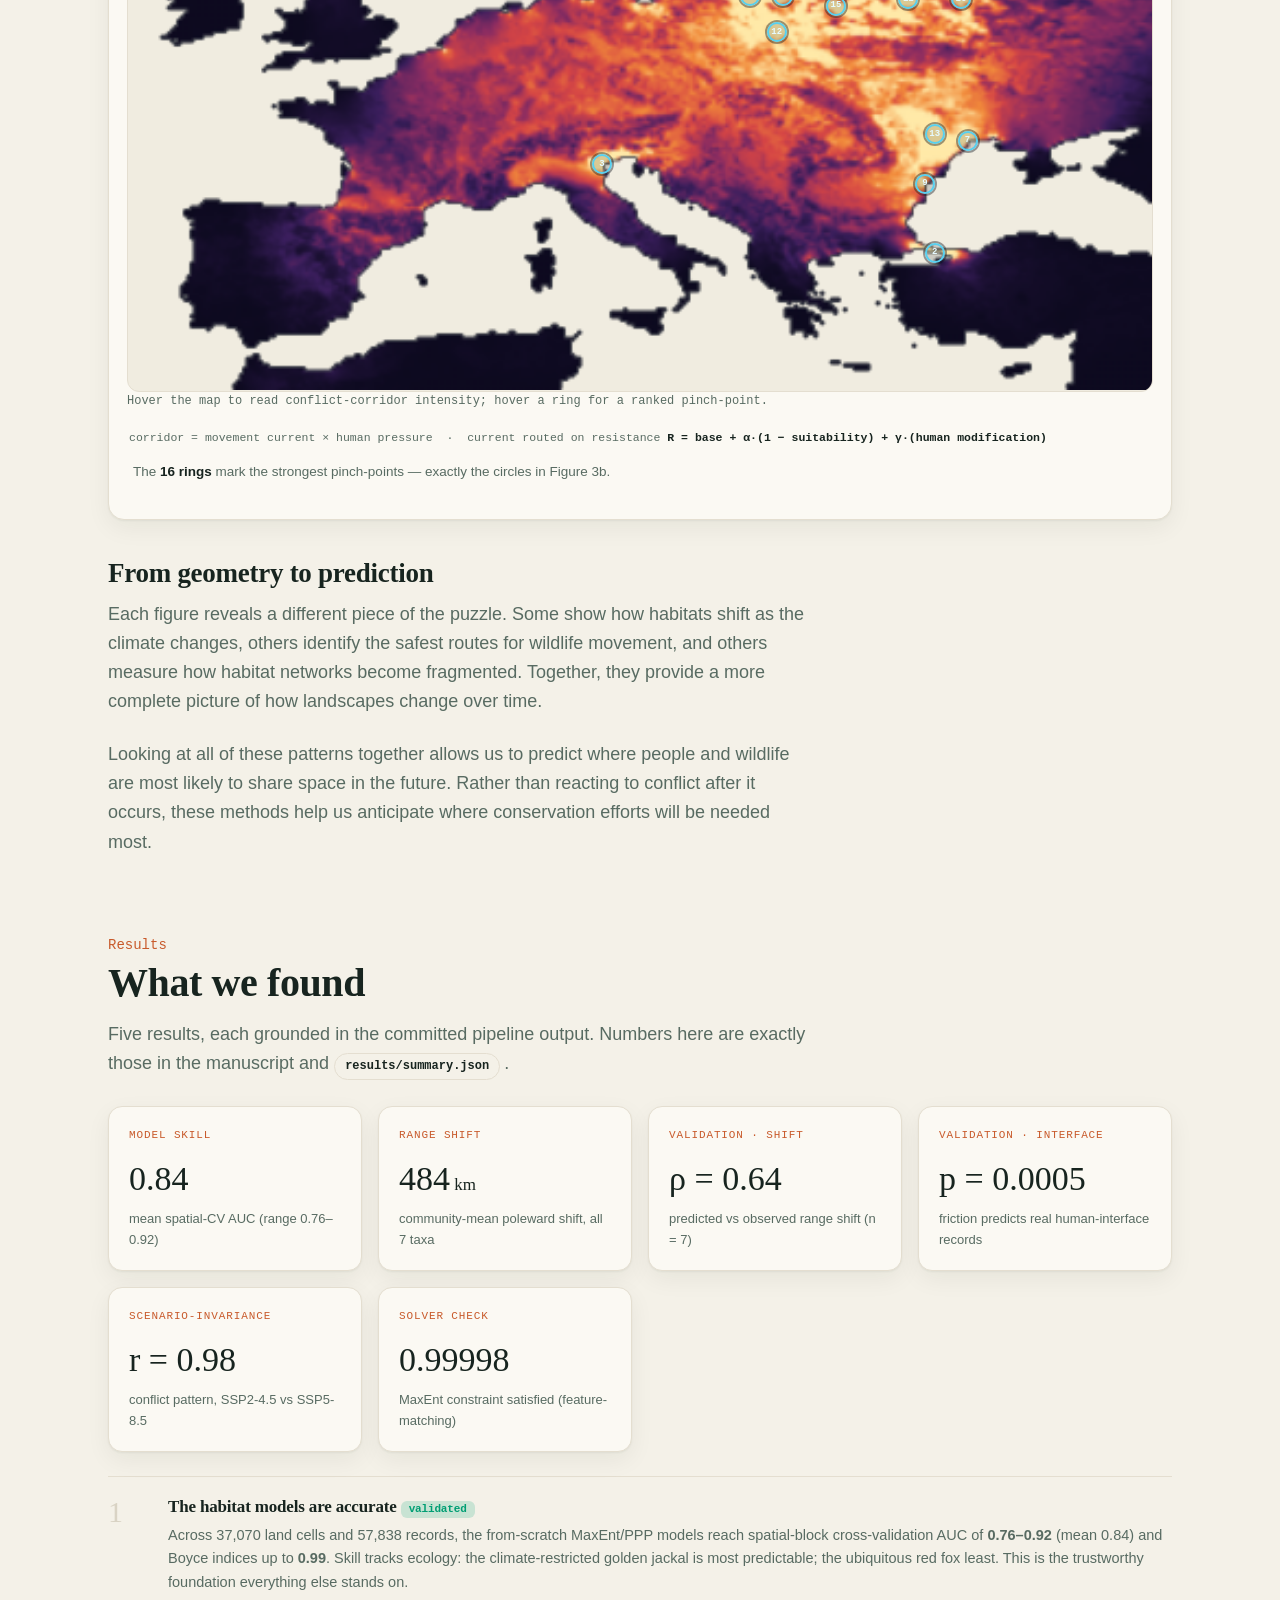
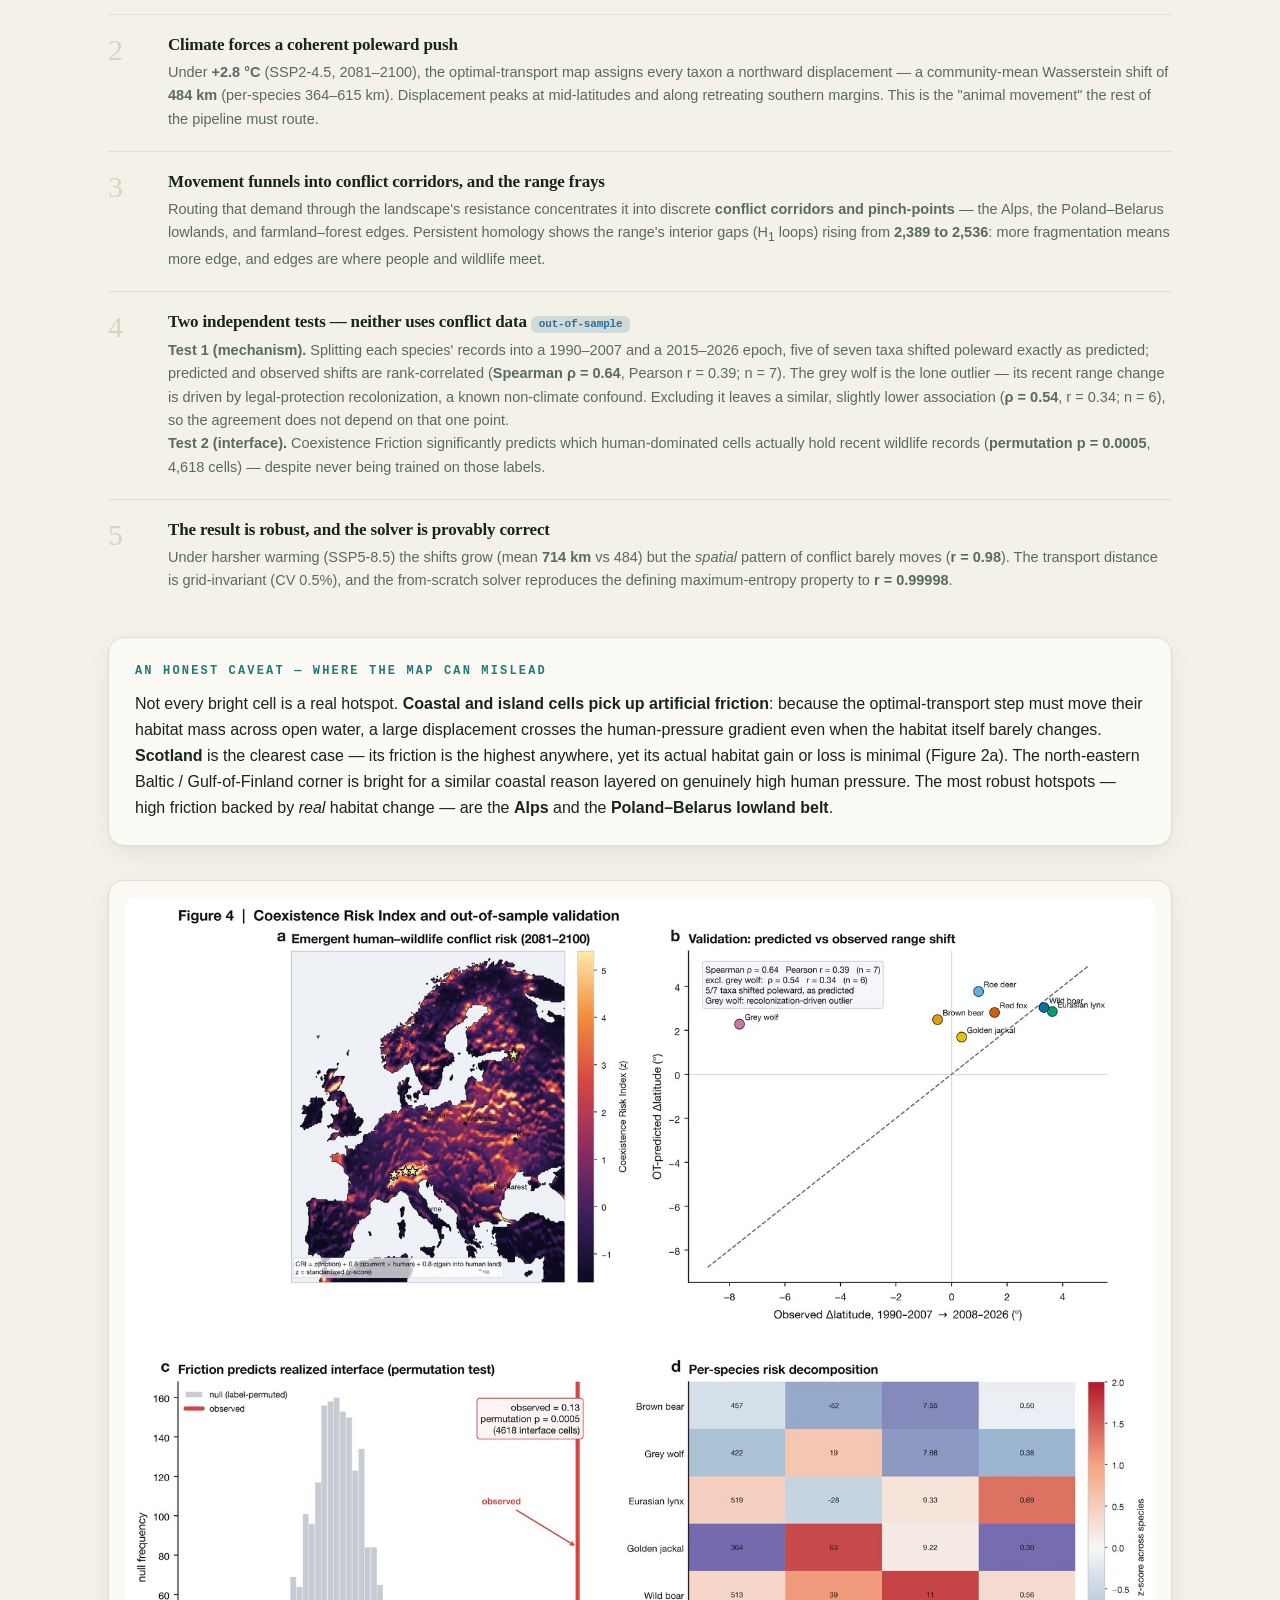
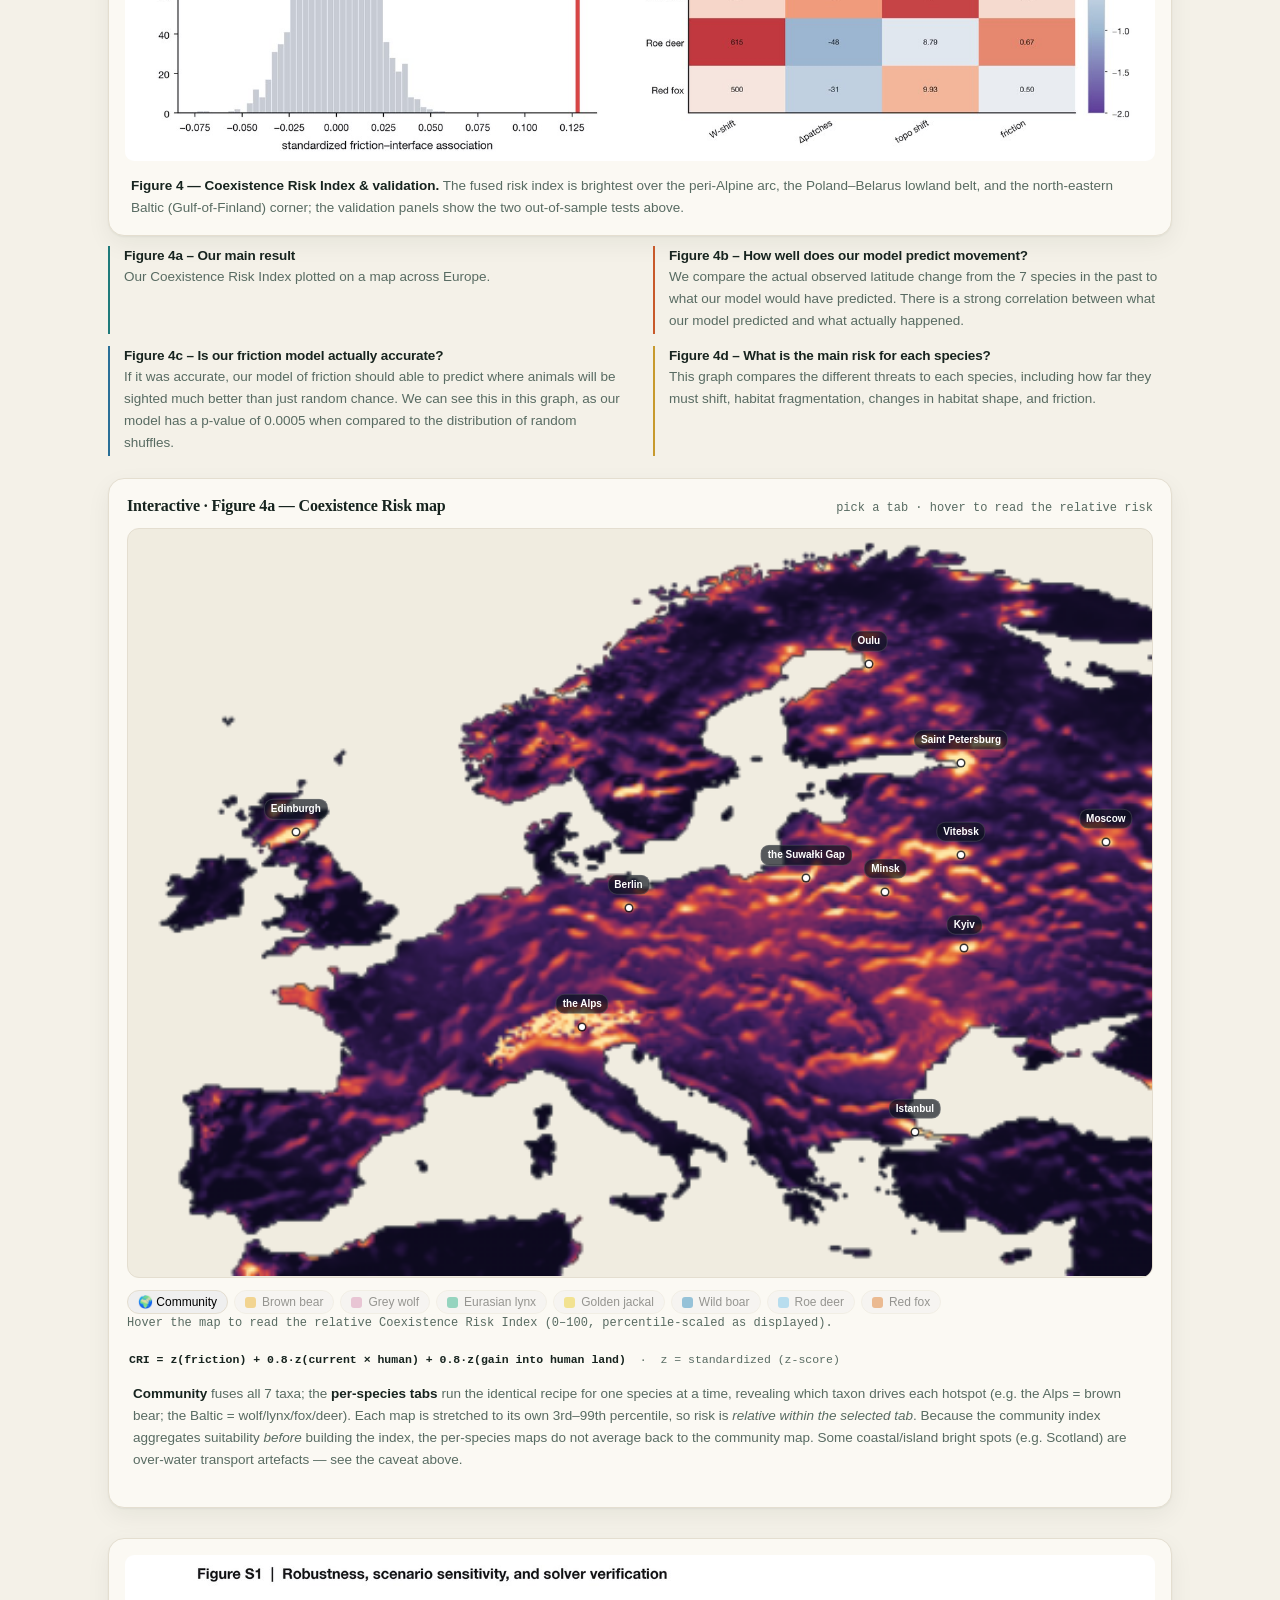
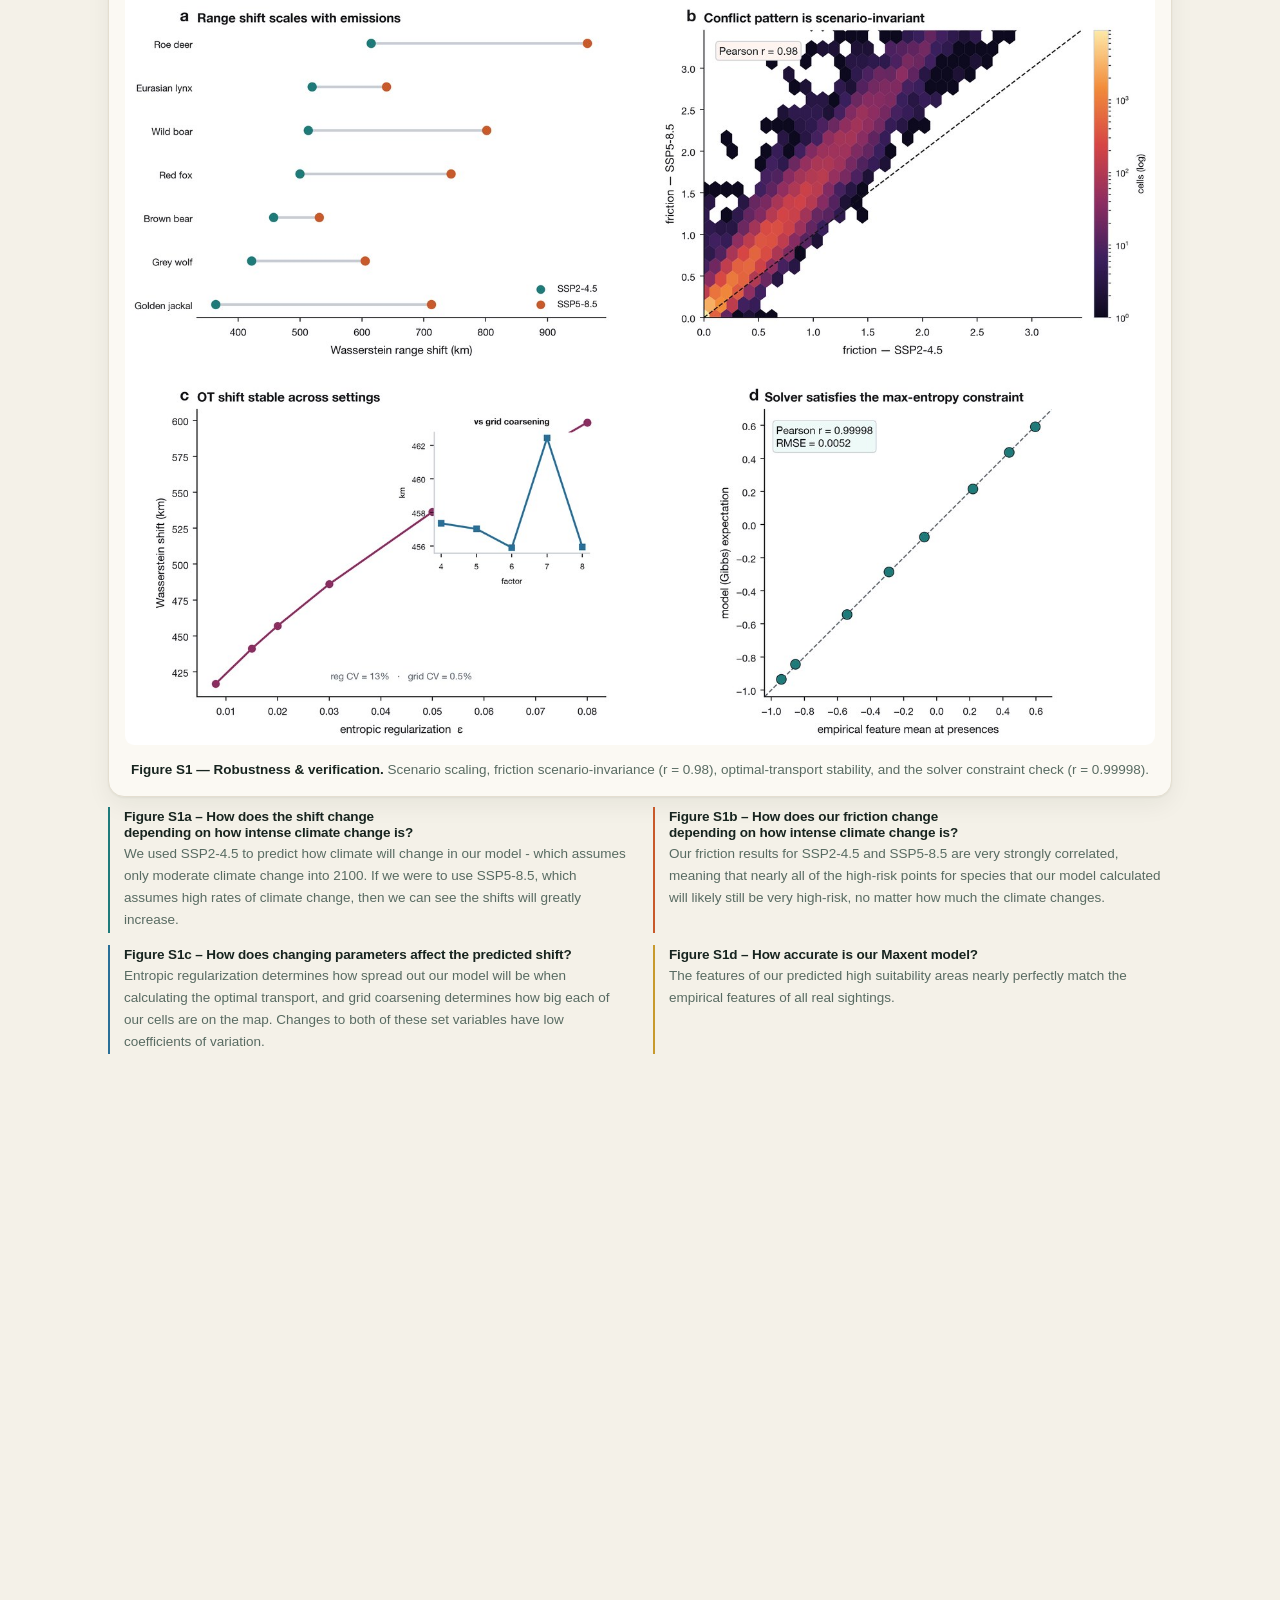
==== commit af407ca0: "rephrasing of my section" ====
--- a/project/website/index.html
+++ b/project/website/index.html
@@ -314,17 +314,13 @@
     <p>Conservation budgets and human safety both depend on knowing <em>where</em> trouble will
       appear <em>before</em> it does. Today's conflict maps are retrospective — they need a
       history of clashes to learn from, which most regions and most species simply don't have.</p>
-    <p>Our framework needs none. It forecasts emergent conflict from physically-grounded principles —
-      the transport, connectivity, and topology of a warming-driven range shift — so it can be
-      applied to <b>data-poor species and un-surveyed regions</b>, and it produces an
-      <b>interpretable, falsifiable mechanism</b> instead of a black box. Because the geometric
-      layer sits on top of <em>any</em> suitability model, it upgrades the thousands of existing
-      MaxEnt studies rather than replacing them.</p>
+    <p>Our framework does not rely on such factors.  Rather, it uses topology, shifts in climate, and other environmental factors to forecast conflict in <b>data-poor species and un-surveyed regions</b>
+       This geometric way of approaching the problem does not replace the current methods that rely on large datasets, rather it supplements them by providing a environmentally-grounded approach to forecasting conflict.</p>
   </div>
   <div class="callout">
     <div class="eyebrow">In one sentence</div>
     <p style="margin:10px 0 0;font-size:17px">You can forecast where human–wildlife conflict will
-      emerge purely from the geometry of how climate forces habitat to move — turning a scarce-data
+      emerge purely from the geometry of how climate forces habitats to move, turning a scarce-data
       problem into a solvable geometry problem.</p>
   </div>
 </section>
@@ -333,8 +329,7 @@
 <section class="container reveal" id="future">
   <div class="sec-head"><span class="sec-num">Frontiers</span></div>
   <h2>Where this goes next</h2>
-  <p class="sub">Specific, testable directions for the science of coexistence — each built only from
-    ideas already in this project, and each explainable after a 10-minute talk.</p>
+  <p class="sub">Applications and extensions of the geometric framework for forecasting human–wildlife conflict.</p>
   <div class="frontier" id="frontierCards"><!-- injected by JS --></div>
 </section>
 <br><br>
@@ -343,19 +338,11 @@
   <div class="sec-head"><span class="sec-num">Conclusions</span></div>
   <h2>The takeaway</h2>
   <div class="reading">
-    <p>We reframed human–wildlife conflict forecasting as the geometry of moving measures. A
+    <p>We reframed human–wildlife conflict forecasting as the geometry of moving environmental factors. A
       from-scratch maximum-entropy model gives trustworthy habitat maps; optimal transport says how
       far and where they must move; spectral connectivity says whether the landscape lets them; and
-      persistent homology says how fragmented — and edge-exposed — the range becomes. Fused, they
-      predict conflict hotspots that match independent data the model never saw.</p>
-    <p>The whole pipeline runs on openly downloadable data with a single command, and every figure
-      here is real, committed output.</p>
-  </div>
-  <div style="margin-top:18px">
-    <span class="pill"><b>Data</b> GBIF · WorldClim 2.1 · Global Human Modification</span>
-    <span class="pill"><b>Domain</b> Europe · 37,070 cells</span>
-    <span class="pill"><b>Scenarios</b> SSP2-4.5 &amp; SSP5-8.5</span>
-    <span class="pill"><b>Reproduce</b> run_pipeline.sh</span>
+      persistent homology says how fragmented, or and edge-exposed, the range becomes. Together, they
+      predict potential conflict hotspots between humans and wildlife.</p>
   </div>
 </section>
 <br><br>
@@ -364,8 +351,7 @@
   <div class="sec-head"><span class="sec-num">Play</span></div>
   <h2>Escape Room: Save the Wildlife Before It's Too Late</h2>
   <p class="sub">Climate change is shifting wildlife habitats across Europe. Your mission is to
-    predict future human–wildlife conflict before it happens. Complete all four research stations
-    to unlock the final Coexistence Risk Map.</p>
+    predict future human–wildlife conflict before it happens.</p>
   <div id="gameRoot"><!-- game injected by game.js --></div>
 </section>
 <br><br>
